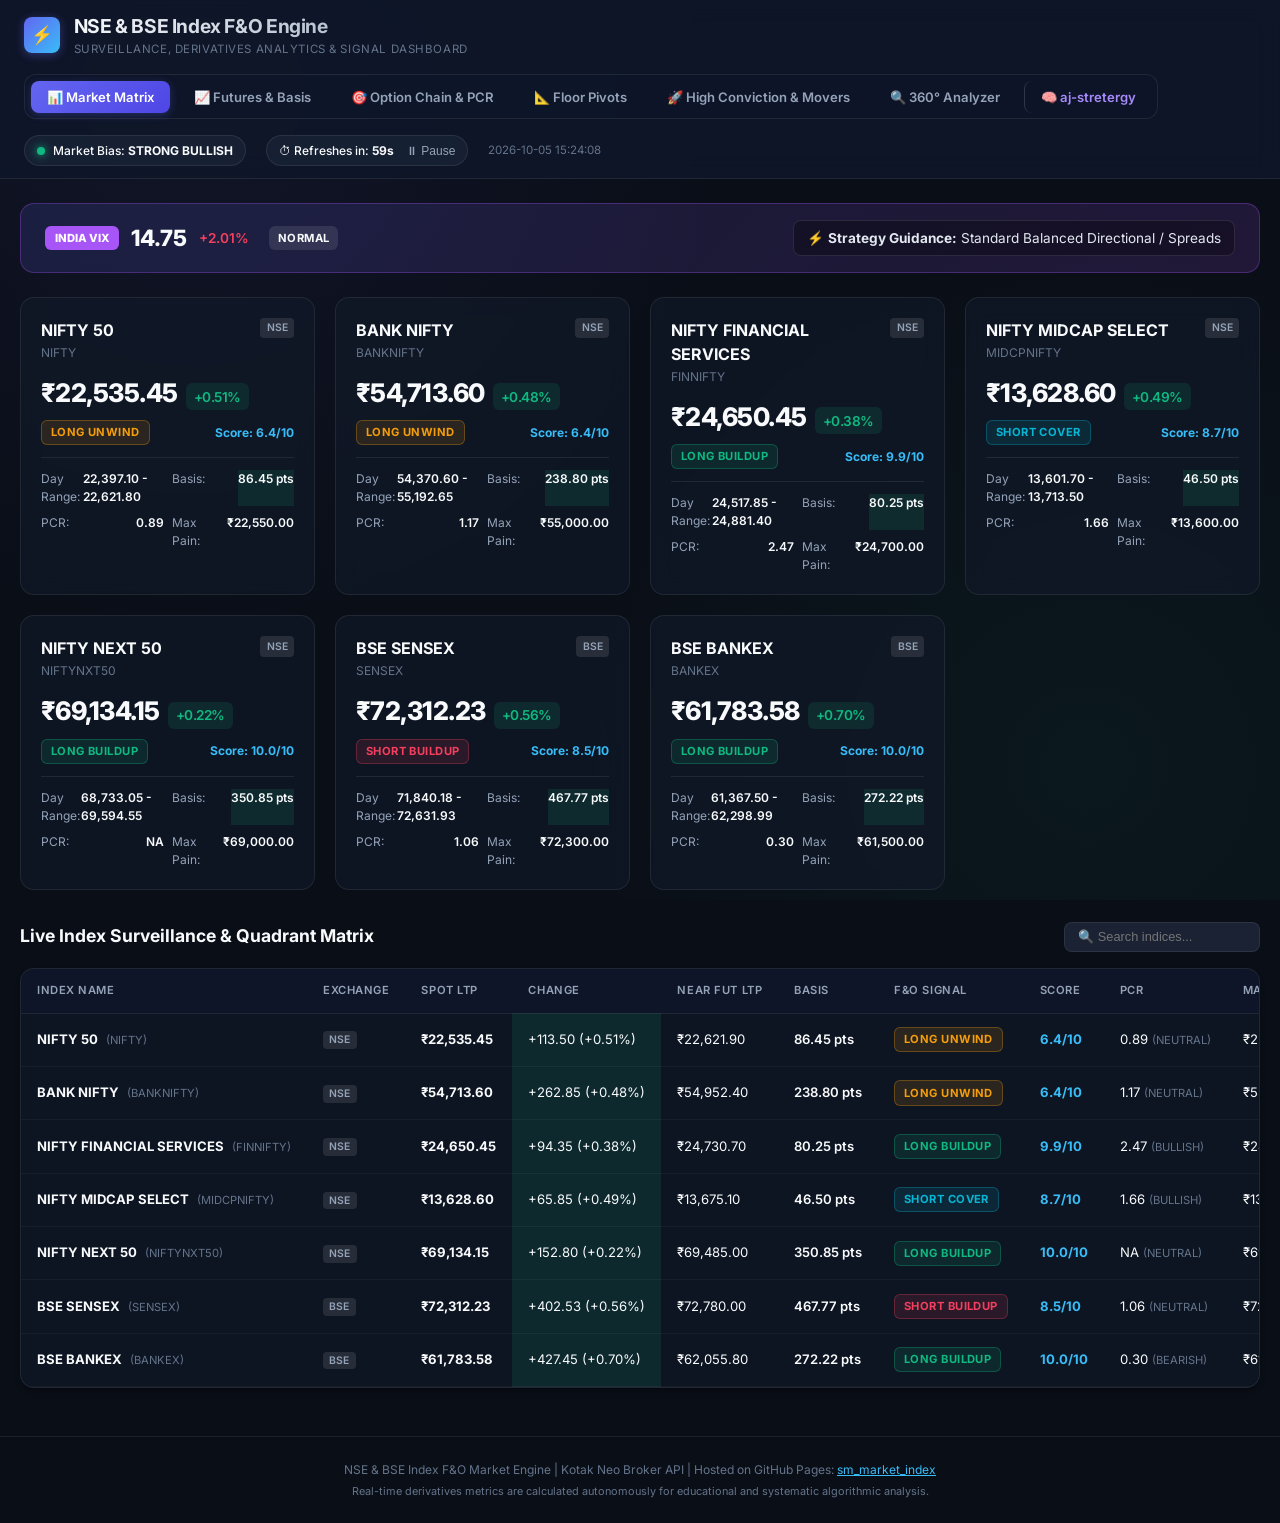
==== market_dashboard.html @ 5f8f9f23 "Update market_dashboard.html [NSE & BSE Index Dashboard]" ====
<!DOCTYPE html>
<html lang="en">
<head>
    <meta charset="UTF-8">
    <meta name="viewport" content="width=device-width, initial-scale=1.0">
    <title>NSE & BSE Index F&O Market Dashboard</title>
    <link rel="preconnect" href="https://fonts.googleapis.com">
    <link rel="preconnect" href="https://fonts.gstatic.com" crossorigin>
    <link href="https://fonts.googleapis.com/css2?family=Inter:wght@400;500;600;700;800&display=swap" rel="stylesheet">
    <link rel="stylesheet" href="css/dashboard.css">
</head>
<body>

    <!-- Header -->
    <header class="app-header">
        <div class="brand-wrap">
            <div class="brand-icon">⚡</div>
            <div>
                <div class="brand-title">NSE & BSE Index F&O Engine</div>
                <div class="brand-subtitle">Surveillance, Derivatives Analytics & Signal Dashboard</div>
            </div>
        </div>

        <!-- Navigation Tabs -->
        <nav class="tab-nav">
            <button class="tab-btn active" data-tab="tab-market">📊 Market Matrix</button>
            <button class="tab-btn" data-tab="tab-futures">📈 Futures & Basis</button>
            <button class="tab-btn" data-tab="tab-options">🎯 Option Chain & PCR</button>
            <button class="tab-btn" data-tab="tab-pivots">📐 Floor Pivots</button>
            <button class="tab-btn" data-tab="tab-movers">🚀 High Conviction & Movers</button>
            <button class="tab-btn" data-tab="tab-analyzer">🔍 360° Analyzer</button>
            <button class="tab-btn" data-tab="tab-aj-stretergy" style="border-left:1px solid rgba(255,255,255,0.15); color:#a78bfa;">🧠 aj-stretergy</button>
        </nav>

        <!-- Status & Auto-refresh -->
        <div class="header-status-bar">
            <div class="status-pill">
                <span class="pulse-dot"></span>
                <span>Market Bias: <b>STRONG BULLISH</b></span>
            </div>
            <div class="status-pill">
                <span>⏱ Refreshes in: <b id="countdownTimer">60s</b></span>
                <button id="pauseRefreshBtn" style="background:transparent; border:none; color:var(--text-muted); cursor:pointer; font-size:0.75rem; margin-left:4px;">⏸ Pause</button>
            </div>
            <div style="font-size:0.72rem; color:var(--text-dim);">
                2026-10-05 15:24:08
            </div>
        </div>
    </header>

    <!-- Main Container -->
    <main class="container">
        <!-- Tab 1 -->
        <div id="tab-market" class="tab-content active">
            
    <!-- VIX Volatility Alert Banner -->
    <div class="vix-banner">
        <div class="vix-header">
            <span class="vix-badge">INDIA VIX</span>
            <span class="vix-val">14.75</span>
            <span style="font-size:0.85rem; font-weight:600; color:#f43f5e;">
                +2.01%
            </span>
            <span class="badge" style="background:rgba(255,255,255,0.1); margin-left:0.5rem;">NORMAL</span>
        </div>
        <div class="vix-strat">
            ⚡ <b>Strategy Guidance:</b> Standard Balanced Directional / Spreads
        </div>
    </div>

    <!-- Ticker Cards Grid -->
    <div class="ticker-grid">
        
        <div class="card">
            <div class="card-top">
                <div>
                    <div class="card-title">NIFTY 50</div>
                    <div style="font-size:0.75rem; color:var(--text-dim); margin-top:2px;">NIFTY</div>
                </div>
                <span class="card-exchange">NSE</span>
            </div>
            <div class="card-price">
                ₹22,535.45
                <span class="card-change badge-up">+0.51%</span>
            </div>
            <div style="display:flex; justify-content:space-between; align-items:center; margin-bottom:0.75rem;">
                <span class="badge badge-unwind">LONG UNWIND</span>
                <span style="font-size:0.75rem; font-weight:700; color:var(--accent-blue);">Score: 6.4/10</span>
            </div>
            <div class="card-metrics">
                <div class="metric-row"><span>Day Range:</span><span class="metric-val">22,397.10 - 22,621.80</span></div>
                <div class="metric-row"><span>Basis:</span><span class="metric-val badge-up">86.45 pts</span></div>
                <div class="metric-row"><span>PCR:</span><span class="metric-val">0.89</span></div>
                <div class="metric-row"><span>Max Pain:</span><span class="metric-val">₹22,550.00</span></div>
            </div>
        </div>
        
        <div class="card">
            <div class="card-top">
                <div>
                    <div class="card-title">BANK NIFTY</div>
                    <div style="font-size:0.75rem; color:var(--text-dim); margin-top:2px;">BANKNIFTY</div>
                </div>
                <span class="card-exchange">NSE</span>
            </div>
            <div class="card-price">
                ₹54,713.60
                <span class="card-change badge-up">+0.48%</span>
            </div>
            <div style="display:flex; justify-content:space-between; align-items:center; margin-bottom:0.75rem;">
                <span class="badge badge-unwind">LONG UNWIND</span>
                <span style="font-size:0.75rem; font-weight:700; color:var(--accent-blue);">Score: 6.4/10</span>
            </div>
            <div class="card-metrics">
                <div class="metric-row"><span>Day Range:</span><span class="metric-val">54,370.60 - 55,192.65</span></div>
                <div class="metric-row"><span>Basis:</span><span class="metric-val badge-up">238.80 pts</span></div>
                <div class="metric-row"><span>PCR:</span><span class="metric-val">1.17</span></div>
                <div class="metric-row"><span>Max Pain:</span><span class="metric-val">₹55,000.00</span></div>
            </div>
        </div>
        
        <div class="card">
            <div class="card-top">
                <div>
                    <div class="card-title">NIFTY FINANCIAL SERVICES</div>
                    <div style="font-size:0.75rem; color:var(--text-dim); margin-top:2px;">FINNIFTY</div>
                </div>
                <span class="card-exchange">NSE</span>
            </div>
            <div class="card-price">
                ₹24,650.45
                <span class="card-change badge-up">+0.38%</span>
            </div>
            <div style="display:flex; justify-content:space-between; align-items:center; margin-bottom:0.75rem;">
                <span class="badge badge-long">LONG BUILDUP</span>
                <span style="font-size:0.75rem; font-weight:700; color:var(--accent-blue);">Score: 9.9/10</span>
            </div>
            <div class="card-metrics">
                <div class="metric-row"><span>Day Range:</span><span class="metric-val">24,517.85 - 24,881.40</span></div>
                <div class="metric-row"><span>Basis:</span><span class="metric-val badge-up">80.25 pts</span></div>
                <div class="metric-row"><span>PCR:</span><span class="metric-val">2.47</span></div>
                <div class="metric-row"><span>Max Pain:</span><span class="metric-val">₹24,700.00</span></div>
            </div>
        </div>
        
        <div class="card">
            <div class="card-top">
                <div>
                    <div class="card-title">NIFTY MIDCAP SELECT</div>
                    <div style="font-size:0.75rem; color:var(--text-dim); margin-top:2px;">MIDCPNIFTY</div>
                </div>
                <span class="card-exchange">NSE</span>
            </div>
            <div class="card-price">
                ₹13,628.60
                <span class="card-change badge-up">+0.49%</span>
            </div>
            <div style="display:flex; justify-content:space-between; align-items:center; margin-bottom:0.75rem;">
                <span class="badge badge-cover">SHORT COVER</span>
                <span style="font-size:0.75rem; font-weight:700; color:var(--accent-blue);">Score: 8.7/10</span>
            </div>
            <div class="card-metrics">
                <div class="metric-row"><span>Day Range:</span><span class="metric-val">13,601.70 - 13,713.50</span></div>
                <div class="metric-row"><span>Basis:</span><span class="metric-val badge-up">46.50 pts</span></div>
                <div class="metric-row"><span>PCR:</span><span class="metric-val">1.66</span></div>
                <div class="metric-row"><span>Max Pain:</span><span class="metric-val">₹13,600.00</span></div>
            </div>
        </div>
        
        <div class="card">
            <div class="card-top">
                <div>
                    <div class="card-title">NIFTY NEXT 50</div>
                    <div style="font-size:0.75rem; color:var(--text-dim); margin-top:2px;">NIFTYNXT50</div>
                </div>
                <span class="card-exchange">NSE</span>
            </div>
            <div class="card-price">
                ₹69,134.15
                <span class="card-change badge-up">+0.22%</span>
            </div>
            <div style="display:flex; justify-content:space-between; align-items:center; margin-bottom:0.75rem;">
                <span class="badge badge-long">LONG BUILDUP</span>
                <span style="font-size:0.75rem; font-weight:700; color:var(--accent-blue);">Score: 10.0/10</span>
            </div>
            <div class="card-metrics">
                <div class="metric-row"><span>Day Range:</span><span class="metric-val">68,733.05 - 69,594.55</span></div>
                <div class="metric-row"><span>Basis:</span><span class="metric-val badge-up">350.85 pts</span></div>
                <div class="metric-row"><span>PCR:</span><span class="metric-val">NA</span></div>
                <div class="metric-row"><span>Max Pain:</span><span class="metric-val">₹69,000.00</span></div>
            </div>
        </div>
        
        <div class="card">
            <div class="card-top">
                <div>
                    <div class="card-title">BSE SENSEX</div>
                    <div style="font-size:0.75rem; color:var(--text-dim); margin-top:2px;">SENSEX</div>
                </div>
                <span class="card-exchange">BSE</span>
            </div>
            <div class="card-price">
                ₹72,312.23
                <span class="card-change badge-up">+0.56%</span>
            </div>
            <div style="display:flex; justify-content:space-between; align-items:center; margin-bottom:0.75rem;">
                <span class="badge badge-short">SHORT BUILDUP</span>
                <span style="font-size:0.75rem; font-weight:700; color:var(--accent-blue);">Score: 8.5/10</span>
            </div>
            <div class="card-metrics">
                <div class="metric-row"><span>Day Range:</span><span class="metric-val">71,840.18 - 72,631.93</span></div>
                <div class="metric-row"><span>Basis:</span><span class="metric-val badge-up">467.77 pts</span></div>
                <div class="metric-row"><span>PCR:</span><span class="metric-val">1.06</span></div>
                <div class="metric-row"><span>Max Pain:</span><span class="metric-val">₹72,300.00</span></div>
            </div>
        </div>
        
        <div class="card">
            <div class="card-top">
                <div>
                    <div class="card-title">BSE BANKEX</div>
                    <div style="font-size:0.75rem; color:var(--text-dim); margin-top:2px;">BANKEX</div>
                </div>
                <span class="card-exchange">BSE</span>
            </div>
            <div class="card-price">
                ₹61,783.58
                <span class="card-change badge-up">+0.70%</span>
            </div>
            <div style="display:flex; justify-content:space-between; align-items:center; margin-bottom:0.75rem;">
                <span class="badge badge-long">LONG BUILDUP</span>
                <span style="font-size:0.75rem; font-weight:700; color:var(--accent-blue);">Score: 10.0/10</span>
            </div>
            <div class="card-metrics">
                <div class="metric-row"><span>Day Range:</span><span class="metric-val">61,367.50 - 62,298.99</span></div>
                <div class="metric-row"><span>Basis:</span><span class="metric-val badge-up">272.22 pts</span></div>
                <div class="metric-row"><span>PCR:</span><span class="metric-val">0.30</span></div>
                <div class="metric-row"><span>Max Pain:</span><span class="metric-val">₹61,500.00</span></div>
            </div>
        </div>
        
    </div>

    <!-- Surveillance Table -->
    <div style="display:flex; justify-content:space-between; align-items:center; margin-bottom:1rem;">
        <h3 style="font-size:1.1rem; font-weight:700;">Live Index Surveillance & Quadrant Matrix</h3>
        <input type="text" class="table-search-input" data-table="marketOverviewTable" placeholder="🔍 Search indices..." style="background:rgba(30,41,59,0.8); border:1px solid var(--border-color); color:#fff; padding:0.4rem 0.8rem; border-radius:8px; font-size:0.8rem;">
    </div>
    <div class="table-wrap">
        <table class="data-table" id="marketOverviewTable">
            <thead>
                <tr>
                    <th class="sortable">Index Name</th>
                    <th>Exchange</th>
                    <th class="sortable">Spot LTP</th>
                    <th class="sortable">Change</th>
                    <th class="sortable">Near Fut LTP</th>
                    <th class="sortable">Basis</th>
                    <th>F&O Signal</th>
                    <th class="sortable">Score</th>
                    <th class="sortable">PCR</th>
                    <th class="sortable">Max Pain</th>
                    <th>Pivot Posture</th>
                </tr>
            </thead>
            <tbody>
                
        <tr>
            <td><b>NIFTY 50</b> <span style="font-size:0.7rem; color:var(--text-dim); margin-left:4px;">(NIFTY)</span></td>
            <td><span class="card-exchange">NSE</span></td>
            <td style="font-weight:700;">₹22,535.45</td>
            <td class="badge-up">+113.50 (+0.51%)</td>
            <td>₹22,621.90</td>
            <td style="font-weight:600;">86.45 pts</td>
            <td><span class="badge badge-unwind">LONG UNWIND</span></td>
            <td><b style="color:var(--accent-blue);">6.4/10</b></td>
            <td>0.89 <span style="font-size:0.7rem; color:var(--text-dim);">(NEUTRAL)</span></td>
            <td>₹22,550.00</td>
            <td><span class="badge" style="background:rgba(148,163,184,0.12); color:#94a3b8;">RANGE BOUND</span></td>
        </tr>
        
        <tr>
            <td><b>BANK NIFTY</b> <span style="font-size:0.7rem; color:var(--text-dim); margin-left:4px;">(BANKNIFTY)</span></td>
            <td><span class="card-exchange">NSE</span></td>
            <td style="font-weight:700;">₹54,713.60</td>
            <td class="badge-up">+262.85 (+0.48%)</td>
            <td>₹54,952.40</td>
            <td style="font-weight:600;">238.80 pts</td>
            <td><span class="badge badge-unwind">LONG UNWIND</span></td>
            <td><b style="color:var(--accent-blue);">6.4/10</b></td>
            <td>1.17 <span style="font-size:0.7rem; color:var(--text-dim);">(NEUTRAL)</span></td>
            <td>₹55,000.00</td>
            <td><span class="badge" style="background:rgba(148,163,184,0.12); color:#94a3b8;">RANGE BOUND</span></td>
        </tr>
        
        <tr>
            <td><b>NIFTY FINANCIAL SERVICES</b> <span style="font-size:0.7rem; color:var(--text-dim); margin-left:4px;">(FINNIFTY)</span></td>
            <td><span class="card-exchange">NSE</span></td>
            <td style="font-weight:700;">₹24,650.45</td>
            <td class="badge-up">+94.35 (+0.38%)</td>
            <td>₹24,730.70</td>
            <td style="font-weight:600;">80.25 pts</td>
            <td><span class="badge badge-long">LONG BUILDUP</span></td>
            <td><b style="color:var(--accent-blue);">9.9/10</b></td>
            <td>2.47 <span style="font-size:0.7rem; color:var(--text-dim);">(BULLISH)</span></td>
            <td>₹24,700.00</td>
            <td><span class="badge" style="background:rgba(148,163,184,0.12); color:#94a3b8;">RANGE BOUND</span></td>
        </tr>
        
        <tr>
            <td><b>NIFTY MIDCAP SELECT</b> <span style="font-size:0.7rem; color:var(--text-dim); margin-left:4px;">(MIDCPNIFTY)</span></td>
            <td><span class="card-exchange">NSE</span></td>
            <td style="font-weight:700;">₹13,628.60</td>
            <td class="badge-up">+65.85 (+0.49%)</td>
            <td>₹13,675.10</td>
            <td style="font-weight:600;">46.50 pts</td>
            <td><span class="badge badge-cover">SHORT COVER</span></td>
            <td><b style="color:var(--accent-blue);">8.7/10</b></td>
            <td>1.66 <span style="font-size:0.7rem; color:var(--text-dim);">(BULLISH)</span></td>
            <td>₹13,600.00</td>
            <td><span class="badge" style="background:rgba(148,163,184,0.12); color:#94a3b8;">RANGE BOUND</span></td>
        </tr>
        
        <tr>
            <td><b>NIFTY NEXT 50</b> <span style="font-size:0.7rem; color:var(--text-dim); margin-left:4px;">(NIFTYNXT50)</span></td>
            <td><span class="card-exchange">NSE</span></td>
            <td style="font-weight:700;">₹69,134.15</td>
            <td class="badge-up">+152.80 (+0.22%)</td>
            <td>₹69,485.00</td>
            <td style="font-weight:600;">350.85 pts</td>
            <td><span class="badge badge-long">LONG BUILDUP</span></td>
            <td><b style="color:var(--accent-blue);">10.0/10</b></td>
            <td>NA <span style="font-size:0.7rem; color:var(--text-dim);">(NEUTRAL)</span></td>
            <td>₹69,000.00</td>
            <td><span class="badge" style="background:rgba(148,163,184,0.12); color:#94a3b8;">RANGE BOUND</span></td>
        </tr>
        
        <tr>
            <td><b>BSE SENSEX</b> <span style="font-size:0.7rem; color:var(--text-dim); margin-left:4px;">(SENSEX)</span></td>
            <td><span class="card-exchange">BSE</span></td>
            <td style="font-weight:700;">₹72,312.23</td>
            <td class="badge-up">+402.53 (+0.56%)</td>
            <td>₹72,780.00</td>
            <td style="font-weight:600;">467.77 pts</td>
            <td><span class="badge badge-short">SHORT BUILDUP</span></td>
            <td><b style="color:var(--accent-blue);">8.5/10</b></td>
            <td>1.06 <span style="font-size:0.7rem; color:var(--text-dim);">(NEUTRAL)</span></td>
            <td>₹72,300.00</td>
            <td><span class="badge" style="background:rgba(148,163,184,0.12); color:#94a3b8;">RANGE BOUND</span></td>
        </tr>
        
        <tr>
            <td><b>BSE BANKEX</b> <span style="font-size:0.7rem; color:var(--text-dim); margin-left:4px;">(BANKEX)</span></td>
            <td><span class="card-exchange">BSE</span></td>
            <td style="font-weight:700;">₹61,783.58</td>
            <td class="badge-up">+427.45 (+0.70%)</td>
            <td>₹62,055.80</td>
            <td style="font-weight:600;">272.22 pts</td>
            <td><span class="badge badge-long">LONG BUILDUP</span></td>
            <td><b style="color:var(--accent-blue);">10.0/10</b></td>
            <td>0.30 <span style="font-size:0.7rem; color:var(--text-dim);">(BEARISH)</span></td>
            <td>₹61,500.00</td>
            <td><span class="badge" style="background:rgba(148,163,184,0.12); color:#94a3b8;">RANGE BOUND</span></td>
        </tr>
        
            </tbody>
        </table>
    </div>
    
        </div>

        <!-- Tab 2 -->
        <div id="tab-futures" class="tab-content">
            
    <div style="display:flex; justify-content:space-between; align-items:center; margin-bottom:1rem;">
        <h3 style="font-size:1.1rem; font-weight:700;">Index Futures Curve & Cost of Carry / Basis Spread</h3>
        <input type="text" class="table-search-input" data-table="futuresTable" placeholder="🔍 Search futures..." style="background:rgba(30,41,59,0.8); border:1px solid var(--border-color); color:#fff; padding:0.4rem 0.8rem; border-radius:8px; font-size:0.8rem;">
    </div>
    <div class="table-wrap">
        <table class="data-table" id="futuresTable">
            <thead>
                <tr>
                    <th class="sortable">Index</th>
                    <th class="sortable">Spot</th>
                    <th class="sortable">Near Fut LTP</th>
                    <th class="sortable">Near Chg%</th>
                    <th class="sortable">Near OI</th>
                    <th class="sortable">VWAP</th>
                    <th class="sortable">Basis Spread</th>
                    <th>Basis Status</th>
                    <th class="sortable">Next Fut LTP</th>
                    <th class="sortable">Next OI</th>
                    <th class="sortable">Far Fut LTP</th>
                    <th class="sortable">Far OI</th>
                </tr>
            </thead>
            <tbody>
                
        <tr>
            <td><b>NIFTY 50</b> (NIFTY)</td>
            <td>₹22,535.45</td>
            <td style="font-weight:700; color:var(--accent-blue);">₹22,621.90</td>
            <td>0.41%</td>
            <td>19,139,770</td>
            <td>₹22,635.34</td>
            <td style="font-weight:700;">86.45 pts</td>
            <td><span class="badge badge-long">PREMIUM</span></td>
            <td>₹22,730.00</td>
            <td>2,306,655</td>
            <td>₹22,850.00</td>
            <td>230,685</td>
        </tr>
        
        <tr>
            <td><b>BANK NIFTY</b> (BANKNIFTY)</td>
            <td>₹54,713.60</td>
            <td style="font-weight:700; color:var(--accent-blue);">₹54,952.40</td>
            <td>0.29%</td>
            <td>2,325,330</td>
            <td>₹55,137.70</td>
            <td style="font-weight:700;">238.80 pts</td>
            <td><span class="badge badge-long">PREMIUM</span></td>
            <td>₹55,240.00</td>
            <td>162,660</td>
            <td>₹55,538.00</td>
            <td>19,950</td>
        </tr>
        
        <tr>
            <td><b>NIFTY FINANCIAL SERVICES</b> (FINNIFTY)</td>
            <td>₹24,650.45</td>
            <td style="font-weight:700; color:var(--accent-blue);">₹24,730.70</td>
            <td>0.12%</td>
            <td>28,320</td>
            <td>₹24,854.92</td>
            <td style="font-weight:700;">80.25 pts</td>
            <td><span class="badge badge-long">PREMIUM</span></td>
            <td>₹24,880.30</td>
            <td>0</td>
            <td>₹25,015.00</td>
            <td>0</td>
        </tr>
        
        <tr>
            <td><b>NIFTY MIDCAP SELECT</b> (MIDCPNIFTY)</td>
            <td>₹13,628.60</td>
            <td style="font-weight:700; color:var(--accent-blue);">₹13,675.10</td>
            <td>0.43%</td>
            <td>2,034,120</td>
            <td>₹13,717.54</td>
            <td style="font-weight:700;">46.50 pts</td>
            <td><span class="badge badge-long">PREMIUM</span></td>
            <td>₹13,700.00</td>
            <td>77,760</td>
            <td>₹13,777.00</td>
            <td>720</td>
        </tr>
        
        <tr>
            <td><b>NIFTY NEXT 50</b> (NIFTYNXT50)</td>
            <td>₹69,134.15</td>
            <td style="font-weight:700; color:var(--accent-blue);">₹69,485.00</td>
            <td>0.40%</td>
            <td>16,750</td>
            <td>₹69,509.06</td>
            <td style="font-weight:700;">350.85 pts</td>
            <td><span class="badge badge-long">PREMIUM</span></td>
            <td>₹69,650.00</td>
            <td>325</td>
            <td>₹70,493.00</td>
            <td>0</td>
        </tr>
        
        <tr>
            <td><b>BSE SENSEX</b> (SENSEX)</td>
            <td>₹72,312.23</td>
            <td style="font-weight:700; color:var(--accent-blue);">₹72,780.00</td>
            <td>0.38%</td>
            <td>93,260</td>
            <td>₹72,792.56</td>
            <td style="font-weight:700;">467.77 pts</td>
            <td><span class="badge badge-long">PREMIUM</span></td>
            <td>₹73,303.50</td>
            <td>10,480</td>
            <td>₹73,820.00</td>
            <td>540</td>
        </tr>
        
        <tr>
            <td><b>BSE BANKEX</b> (BANKEX)</td>
            <td>₹61,783.58</td>
            <td style="font-weight:700; color:var(--accent-blue);">₹62,055.80</td>
            <td>0.22%</td>
            <td>570</td>
            <td>₹62,185.13</td>
            <td style="font-weight:700;">272.22 pts</td>
            <td><span class="badge badge-long">PREMIUM</span></td>
            <td>₹61,876.05</td>
            <td>0</td>
            <td>₹0.00</td>
            <td>0</td>
        </tr>
        
            </tbody>
        </table>
    </div>
    
        </div>

        <!-- Tab 3 -->
        <div id="tab-options" class="tab-content">
            
    <div class="ticker-grid">
        
        <div class="card">
            <div class="card-top">
                <div class="card-title">NIFTY 50 Options Analysis</div>
                <span class="badge badge-flat">NEUTRAL (PCR 0.89)</span>
            </div>
            <div style="display:grid; grid-template-columns:repeat(2, 1fr); gap:0.75rem; margin-top:0.75rem; font-size:0.8rem;">
                <div style="background:rgba(255,255,255,0.03); padding:0.6rem; border-radius:8px;">
                    <div style="color:var(--text-muted); font-size:0.7rem;">ATM Strike</div>
                    <div style="font-size:1.1rem; font-weight:700;">₹22,550.00</div>
                </div>
                <div style="background:rgba(255,255,255,0.03); padding:0.6rem; border-radius:8px;">
                    <div style="color:var(--text-muted); font-size:0.7rem;">Max Pain</div>
                    <div style="font-size:1.1rem; font-weight:700; color:var(--accent-purple);">₹22,550.00</div>
                </div>
                <div style="background:rgba(255,255,255,0.03); padding:0.6rem; border-radius:8px;">
                    <div style="color:var(--text-muted); font-size:0.7rem;">ATM Straddle Premium</div>
                    <div style="font-size:1rem; font-weight:700; color:var(--accent-blue);">₹163.35</div>
                </div>
                <div style="background:rgba(255,255,255,0.03); padding:0.6rem; border-radius:8px;">
                    <div style="color:var(--text-muted); font-size:0.7rem;">Implied Move (1-SD)</div>
                    <div style="font-size:1rem; font-weight:700;">±0.72%</div>
                </div>
            </div>
            <div style="margin-top:0.75rem; font-size:0.72rem; color:var(--text-dim); display:flex; justify-content:space-between;">
                <span>Total Call OI: <b>88,129,340</b></span>
                <span>Total Put OI: <b>78,749,190</b></span>
            </div>
        </div>
        
        <div class="card">
            <div class="card-top">
                <div class="card-title">BANK NIFTY Options Analysis</div>
                <span class="badge badge-flat">NEUTRAL (PCR 1.17)</span>
            </div>
            <div style="display:grid; grid-template-columns:repeat(2, 1fr); gap:0.75rem; margin-top:0.75rem; font-size:0.8rem;">
                <div style="background:rgba(255,255,255,0.03); padding:0.6rem; border-radius:8px;">
                    <div style="color:var(--text-muted); font-size:0.7rem;">ATM Strike</div>
                    <div style="font-size:1.1rem; font-weight:700;">₹54,700.00</div>
                </div>
                <div style="background:rgba(255,255,255,0.03); padding:0.6rem; border-radius:8px;">
                    <div style="color:var(--text-muted); font-size:0.7rem;">Max Pain</div>
                    <div style="font-size:1.1rem; font-weight:700; color:var(--accent-purple);">₹55,000.00</div>
                </div>
                <div style="background:rgba(255,255,255,0.03); padding:0.6rem; border-radius:8px;">
                    <div style="color:var(--text-muted); font-size:0.7rem;">ATM Straddle Premium</div>
                    <div style="font-size:1rem; font-weight:700; color:var(--accent-blue);">₹1,731.05</div>
                </div>
                <div style="background:rgba(255,255,255,0.03); padding:0.6rem; border-radius:8px;">
                    <div style="color:var(--text-muted); font-size:0.7rem;">Implied Move (1-SD)</div>
                    <div style="font-size:1rem; font-weight:700;">±3.16%</div>
                </div>
            </div>
            <div style="margin-top:0.75rem; font-size:0.72rem; color:var(--text-dim); display:flex; justify-content:space-between;">
                <span>Total Call OI: <b>1,863,510</b></span>
                <span>Total Put OI: <b>2,179,950</b></span>
            </div>
        </div>
        
        <div class="card">
            <div class="card-top">
                <div class="card-title">NIFTY FINANCIAL SERVICES Options Analysis</div>
                <span class="badge badge-long">BULLISH (PCR 2.47)</span>
            </div>
            <div style="display:grid; grid-template-columns:repeat(2, 1fr); gap:0.75rem; margin-top:0.75rem; font-size:0.8rem;">
                <div style="background:rgba(255,255,255,0.03); padding:0.6rem; border-radius:8px;">
                    <div style="color:var(--text-muted); font-size:0.7rem;">ATM Strike</div>
                    <div style="font-size:1.1rem; font-weight:700;">₹24,650.00</div>
                </div>
                <div style="background:rgba(255,255,255,0.03); padding:0.6rem; border-radius:8px;">
                    <div style="color:var(--text-muted); font-size:0.7rem;">Max Pain</div>
                    <div style="font-size:1.1rem; font-weight:700; color:var(--accent-purple);">₹24,700.00</div>
                </div>
                <div style="background:rgba(255,255,255,0.03); padding:0.6rem; border-radius:8px;">
                    <div style="color:var(--text-muted); font-size:0.7rem;">ATM Straddle Premium</div>
                    <div style="font-size:1rem; font-weight:700; color:var(--accent-blue);">₹847.85</div>
                </div>
                <div style="background:rgba(255,255,255,0.03); padding:0.6rem; border-radius:8px;">
                    <div style="color:var(--text-muted); font-size:0.7rem;">Implied Move (1-SD)</div>
                    <div style="font-size:1rem; font-weight:700;">±3.44%</div>
                </div>
            </div>
            <div style="margin-top:0.75rem; font-size:0.72rem; color:var(--text-dim); display:flex; justify-content:space-between;">
                <span>Total Call OI: <b>53,220</b></span>
                <span>Total Put OI: <b>131,580</b></span>
            </div>
        </div>
        
        <div class="card">
            <div class="card-top">
                <div class="card-title">NIFTY MIDCAP SELECT Options Analysis</div>
                <span class="badge badge-long">BULLISH (PCR 1.66)</span>
            </div>
            <div style="display:grid; grid-template-columns:repeat(2, 1fr); gap:0.75rem; margin-top:0.75rem; font-size:0.8rem;">
                <div style="background:rgba(255,255,255,0.03); padding:0.6rem; border-radius:8px;">
                    <div style="color:var(--text-muted); font-size:0.7rem;">ATM Strike</div>
                    <div style="font-size:1.1rem; font-weight:700;">₹13,625.00</div>
                </div>
                <div style="background:rgba(255,255,255,0.03); padding:0.6rem; border-radius:8px;">
                    <div style="color:var(--text-muted); font-size:0.7rem;">Max Pain</div>
                    <div style="font-size:1.1rem; font-weight:700; color:var(--accent-purple);">₹13,600.00</div>
                </div>
                <div style="background:rgba(255,255,255,0.03); padding:0.6rem; border-radius:8px;">
                    <div style="color:var(--text-muted); font-size:0.7rem;">ATM Straddle Premium</div>
                    <div style="font-size:1rem; font-weight:700; color:var(--accent-blue);">₹482.30</div>
                </div>
                <div style="background:rgba(255,255,255,0.03); padding:0.6rem; border-radius:8px;">
                    <div style="color:var(--text-muted); font-size:0.7rem;">Implied Move (1-SD)</div>
                    <div style="font-size:1rem; font-weight:700;">±3.54%</div>
                </div>
            </div>
            <div style="margin-top:0.75rem; font-size:0.72rem; color:var(--text-dim); display:flex; justify-content:space-between;">
                <span>Total Call OI: <b>619,200</b></span>
                <span>Total Put OI: <b>1,024,800</b></span>
            </div>
        </div>
        
        <div class="card">
            <div class="card-top">
                <div class="card-title">NIFTY NEXT 50 Options Analysis</div>
                <span class="badge badge-flat">NEUTRAL (PCR NA)</span>
            </div>
            <div style="display:grid; grid-template-columns:repeat(2, 1fr); gap:0.75rem; margin-top:0.75rem; font-size:0.8rem;">
                <div style="background:rgba(255,255,255,0.03); padding:0.6rem; border-radius:8px;">
                    <div style="color:var(--text-muted); font-size:0.7rem;">ATM Strike</div>
                    <div style="font-size:1.1rem; font-weight:700;">₹69,100.00</div>
                </div>
                <div style="background:rgba(255,255,255,0.03); padding:0.6rem; border-radius:8px;">
                    <div style="color:var(--text-muted); font-size:0.7rem;">Max Pain</div>
                    <div style="font-size:1.1rem; font-weight:700; color:var(--accent-purple);">₹69,000.00</div>
                </div>
                <div style="background:rgba(255,255,255,0.03); padding:0.6rem; border-radius:8px;">
                    <div style="color:var(--text-muted); font-size:0.7rem;">ATM Straddle Premium</div>
                    <div style="font-size:1rem; font-weight:700; color:var(--accent-blue);">₹NA</div>
                </div>
                <div style="background:rgba(255,255,255,0.03); padding:0.6rem; border-radius:8px;">
                    <div style="color:var(--text-muted); font-size:0.7rem;">Implied Move (1-SD)</div>
                    <div style="font-size:1rem; font-weight:700;">±NA%</div>
                </div>
            </div>
            <div style="margin-top:0.75rem; font-size:0.72rem; color:var(--text-dim); display:flex; justify-content:space-between;">
                <span>Total Call OI: <b>0</b></span>
                <span>Total Put OI: <b>100</b></span>
            </div>
        </div>
        
        <div class="card">
            <div class="card-top">
                <div class="card-title">BSE SENSEX Options Analysis</div>
                <span class="badge badge-flat">NEUTRAL (PCR 1.06)</span>
            </div>
            <div style="display:grid; grid-template-columns:repeat(2, 1fr); gap:0.75rem; margin-top:0.75rem; font-size:0.8rem;">
                <div style="background:rgba(255,255,255,0.03); padding:0.6rem; border-radius:8px;">
                    <div style="color:var(--text-muted); font-size:0.7rem;">ATM Strike</div>
                    <div style="font-size:1.1rem; font-weight:700;">₹72,300.00</div>
                </div>
                <div style="background:rgba(255,255,255,0.03); padding:0.6rem; border-radius:8px;">
                    <div style="color:var(--text-muted); font-size:0.7rem;">Max Pain</div>
                    <div style="font-size:1.1rem; font-weight:700; color:var(--accent-purple);">₹72,300.00</div>
                </div>
                <div style="background:rgba(255,255,255,0.03); padding:0.6rem; border-radius:8px;">
                    <div style="color:var(--text-muted); font-size:0.7rem;">ATM Straddle Premium</div>
                    <div style="font-size:1rem; font-weight:700; color:var(--accent-blue);">₹912.75</div>
                </div>
                <div style="background:rgba(255,255,255,0.03); padding:0.6rem; border-radius:8px;">
                    <div style="color:var(--text-muted); font-size:0.7rem;">Implied Move (1-SD)</div>
                    <div style="font-size:1rem; font-weight:700;">±1.26%</div>
                </div>
            </div>
            <div style="margin-top:0.75rem; font-size:0.72rem; color:var(--text-dim); display:flex; justify-content:space-between;">
                <span>Total Call OI: <b>3,318,500</b></span>
                <span>Total Put OI: <b>3,517,960</b></span>
            </div>
        </div>
        
        <div class="card">
            <div class="card-top">
                <div class="card-title">BSE BANKEX Options Analysis</div>
                <span class="badge badge-short">BEARISH (PCR 0.3)</span>
            </div>
            <div style="display:grid; grid-template-columns:repeat(2, 1fr); gap:0.75rem; margin-top:0.75rem; font-size:0.8rem;">
                <div style="background:rgba(255,255,255,0.03); padding:0.6rem; border-radius:8px;">
                    <div style="color:var(--text-muted); font-size:0.7rem;">ATM Strike</div>
                    <div style="font-size:1.1rem; font-weight:700;">₹61,800.00</div>
                </div>
                <div style="background:rgba(255,255,255,0.03); padding:0.6rem; border-radius:8px;">
                    <div style="color:var(--text-muted); font-size:0.7rem;">Max Pain</div>
                    <div style="font-size:1.1rem; font-weight:700; color:var(--accent-purple);">₹61,500.00</div>
                </div>
                <div style="background:rgba(255,255,255,0.03); padding:0.6rem; border-radius:8px;">
                    <div style="color:var(--text-muted); font-size:0.7rem;">ATM Straddle Premium</div>
                    <div style="font-size:1rem; font-weight:700; color:var(--accent-blue);">₹NA</div>
                </div>
                <div style="background:rgba(255,255,255,0.03); padding:0.6rem; border-radius:8px;">
                    <div style="color:var(--text-muted); font-size:0.7rem;">Implied Move (1-SD)</div>
                    <div style="font-size:1rem; font-weight:700;">±NA%</div>
                </div>
            </div>
            <div style="margin-top:0.75rem; font-size:0.72rem; color:var(--text-dim); display:flex; justify-content:space-between;">
                <span>Total Call OI: <b>5,430</b></span>
                <span>Total Put OI: <b>1,620</b></span>
            </div>
        </div>
        
    </div>
    
        </div>

        <!-- Tab 4 -->
        <div id="tab-pivots" class="tab-content">
            
    <div style="margin-bottom:1rem;">
        <h3 style="font-size:1.1rem; font-weight:700;">Classic Floor Trader Pivots (15-Minute Intraday Posture)</h3>
        <p style="font-size:0.75rem; color:var(--text-dim); margin-top:4px;">Pivot levels provide key psychological support, resistance, and mean-reversion boundary zones for intraday index trading.</p>
    </div>
    <div class="table-wrap">
        <table class="data-table">
            <thead>
                <tr>
                    <th>Index</th>
                    <th>Current Spot</th>
                    <th>Posture</th>
                    <th>R3 (Extreme)</th>
                    <th>R2 (Breakout)</th>
                    <th>R1 (Resistance)</th>
                    <th style="background:rgba(99,102,241,0.2);">Central Pivot (P)</th>
                    <th>S1 (Support)</th>
                    <th>S2 (Breakdown)</th>
                    <th>S3 (Extreme)</th>
                </tr>
            </thead>
            <tbody>
                
        <tr>
            <td><b>NIFTY 50</b> (NIFTY)</td>
            <td style="font-weight:700;">₹22,535.45</td>
            <td><span class="badge" style="background:rgba(148,163,184,0.12); color:#94a3b8;">RANGE BOUND</span></td>
            <td style="color:#f43f5e;">₹22,788.17</td>
            <td style="color:#fb7185;">₹22,704.98</td>
            <td style="color:#fda4af;">₹22,563.47</td>
            <td style="font-weight:800; color:var(--accent-blue); background:rgba(99,102,241,0.08);">₹22,480.28</td>
            <td style="color:#86efac;">₹22,338.77</td>
            <td style="color:#4ade80;">₹22,255.58</td>
            <td style="color:#10b981;">₹22,114.07</td>
        </tr>
        
        <tr>
            <td><b>BANK NIFTY</b> (BANKNIFTY)</td>
            <td style="font-weight:700;">₹54,713.60</td>
            <td><span class="badge" style="background:rgba(148,163,184,0.12); color:#94a3b8;">RANGE BOUND</span></td>
            <td style="color:#f43f5e;">₹55,794.12</td>
            <td style="color:#fb7185;">₹55,493.38</td>
            <td style="color:#fda4af;">₹54,972.07</td>
            <td style="font-weight:800; color:var(--accent-blue); background:rgba(99,102,241,0.08);">₹54,671.33</td>
            <td style="color:#86efac;">₹54,150.02</td>
            <td style="color:#4ade80;">₹53,849.28</td>
            <td style="color:#10b981;">₹53,327.97</td>
        </tr>
        
        <tr>
            <td><b>NIFTY FINANCIAL SERVICES</b> (FINNIFTY)</td>
            <td style="font-weight:700;">₹24,650.45</td>
            <td><span class="badge" style="background:rgba(148,163,184,0.12); color:#94a3b8;">RANGE BOUND</span></td>
            <td style="color:#f43f5e;">₹25,149.27</td>
            <td style="color:#fb7185;">₹25,015.33</td>
            <td style="color:#fda4af;">₹24,785.72</td>
            <td style="font-weight:800; color:var(--accent-blue); background:rgba(99,102,241,0.08);">₹24,651.78</td>
            <td style="color:#86efac;">₹24,422.17</td>
            <td style="color:#4ade80;">₹24,288.23</td>
            <td style="color:#10b981;">₹24,058.62</td>
        </tr>
        
        <tr>
            <td><b>NIFTY MIDCAP SELECT</b> (MIDCPNIFTY)</td>
            <td style="font-weight:700;">₹13,628.60</td>
            <td><span class="badge" style="background:rgba(148,163,184,0.12); color:#94a3b8;">RANGE BOUND</span></td>
            <td style="color:#f43f5e;">₹13,762.07</td>
            <td style="color:#fb7185;">₹13,737.78</td>
            <td style="color:#fda4af;">₹13,650.27</td>
            <td style="font-weight:800; color:var(--accent-blue); background:rgba(99,102,241,0.08);">₹13,625.98</td>
            <td style="color:#86efac;">₹13,538.47</td>
            <td style="color:#4ade80;">₹13,514.18</td>
            <td style="color:#10b981;">₹13,426.67</td>
        </tr>
        
        <tr>
            <td><b>NIFTY NEXT 50</b> (NIFTYNXT50)</td>
            <td style="font-weight:700;">₹69,134.15</td>
            <td><span class="badge" style="background:rgba(148,163,184,0.12); color:#94a3b8;">RANGE BOUND</span></td>
            <td style="color:#f43f5e;">₹70,334.42</td>
            <td style="color:#fb7185;">₹69,964.48</td>
            <td style="color:#fda4af;">₹69,472.92</td>
            <td style="font-weight:800; color:var(--accent-blue); background:rgba(99,102,241,0.08);">₹69,102.98</td>
            <td style="color:#86efac;">₹68,611.42</td>
            <td style="color:#4ade80;">₹68,241.48</td>
            <td style="color:#10b981;">₹67,749.92</td>
        </tr>
        
        <tr>
            <td><b>BSE SENSEX</b> (SENSEX)</td>
            <td style="font-weight:700;">₹72,312.23</td>
            <td><span class="badge" style="background:rgba(148,163,184,0.12); color:#94a3b8;">RANGE BOUND</span></td>
            <td style="color:#f43f5e;">₹73,206.11</td>
            <td style="color:#fb7185;">₹72,919.02</td>
            <td style="color:#fda4af;">₹72,414.36</td>
            <td style="font-weight:800; color:var(--accent-blue); background:rgba(99,102,241,0.08);">₹72,127.27</td>
            <td style="color:#86efac;">₹71,622.61</td>
            <td style="color:#4ade80;">₹71,335.52</td>
            <td style="color:#10b981;">₹70,830.86</td>
        </tr>
        
        <tr>
            <td><b>BSE BANKEX</b> (BANKEX)</td>
            <td style="font-weight:700;">₹61,783.58</td>
            <td><span class="badge" style="background:rgba(148,163,184,0.12); color:#94a3b8;">RANGE BOUND</span></td>
            <td style="color:#f43f5e;">₹62,912.40</td>
            <td style="color:#fb7185;">₹62,605.70</td>
            <td style="color:#fda4af;">₹61,980.91</td>
            <td style="font-weight:800; color:var(--accent-blue); background:rgba(99,102,241,0.08);">₹61,674.21</td>
            <td style="color:#86efac;">₹61,049.42</td>
            <td style="color:#4ade80;">₹60,742.72</td>
            <td style="color:#10b981;">₹60,117.93</td>
        </tr>
        
            </tbody>
        </table>
    </div>
    
        </div>

        <!-- Tab 5 -->
        <div id="tab-movers" class="tab-content">
            
    <h3 style="font-size:1.1rem; font-weight:700; margin-bottom:1rem;">Active High-Conviction Index Trades</h3>
    <div class="ticker-grid">
            <div class="card" style="border-left: 4px solid #10b981;">
                <div class="card-top">
                    <div>
                        <div class="card-title">BSE BANKEX</div>
                        <div style="font-size:0.72rem; color:var(--text-dim);">2026-10-05 11:41:13</div>
                    </div>
                    <span class="badge badge-long">LONG (Score 8.6)</span>
                </div>
                <div style="margin: 0.75rem 0; font-size:1.1rem; font-weight:700;">
                    Entry: ₹62,150.00
                </div>
                <div class="card-metrics" style="grid-template-columns:repeat(3, 1fr);">
                    <div class="metric-row" style="flex-direction:column; align-items:flex-start;">
                        <span style="font-size:0.65rem;">Target 1 (+0.5%)</span>
                        <span class="metric-val" style="color:#10b981;">₹62,460.75</span>
                    </div>
                    <div class="metric-row" style="flex-direction:column; align-items:flex-start;">
                        <span style="font-size:0.65rem;">Target 2 (+1.0%)</span>
                        <span class="metric-val" style="color:#34d399;">₹62,771.50</span>
                    </div>
                    <div class="metric-row" style="flex-direction:column; align-items:flex-start;">
                        <span style="font-size:0.65rem;">Stop Loss (-0.5%)</span>
                        <span class="metric-val" style="color:#f43f5e;">₹61,839.25</span>
                    </div>
                </div>
            </div>
            
            <div class="card" style="border-left: 4px solid #f43f5e;">
                <div class="card-top">
                    <div>
                        <div class="card-title">BANK NIFTY</div>
                        <div style="font-size:0.72rem; color:var(--text-dim);">2026-10-05 13:44:47</div>
                    </div>
                    <span class="badge badge-short">SHORT (Score 9.2)</span>
                </div>
                <div style="margin: 0.75rem 0; font-size:1.1rem; font-weight:700;">
                    Entry: ₹55,099.00
                </div>
                <div class="card-metrics" style="grid-template-columns:repeat(3, 1fr);">
                    <div class="metric-row" style="flex-direction:column; align-items:flex-start;">
                        <span style="font-size:0.65rem;">Target 1 (+0.5%)</span>
                        <span class="metric-val" style="color:#10b981;">₹54,823.50</span>
                    </div>
                    <div class="metric-row" style="flex-direction:column; align-items:flex-start;">
                        <span style="font-size:0.65rem;">Target 2 (+1.0%)</span>
                        <span class="metric-val" style="color:#34d399;">₹54,548.01</span>
                    </div>
                    <div class="metric-row" style="flex-direction:column; align-items:flex-start;">
                        <span style="font-size:0.65rem;">Stop Loss (-0.5%)</span>
                        <span class="metric-val" style="color:#f43f5e;">₹55,374.49</span>
                    </div>
                </div>
            </div>
            
            <div class="card" style="border-left: 4px solid #10b981;">
                <div class="card-top">
                    <div>
                        <div class="card-title">NIFTY FINANCIAL SERVICES</div>
                        <div style="font-size:0.72rem; color:var(--text-dim);">2026-10-05 10:54:18</div>
                    </div>
                    <span class="badge badge-long">LONG (Score 9.3)</span>
                </div>
                <div style="margin: 0.75rem 0; font-size:1.1rem; font-weight:700;">
                    Entry: ₹24,795.00
                </div>
                <div class="card-metrics" style="grid-template-columns:repeat(3, 1fr);">
                    <div class="metric-row" style="flex-direction:column; align-items:flex-start;">
                        <span style="font-size:0.65rem;">Target 1 (+0.5%)</span>
                        <span class="metric-val" style="color:#10b981;">₹24,918.97</span>
                    </div>
                    <div class="metric-row" style="flex-direction:column; align-items:flex-start;">
                        <span style="font-size:0.65rem;">Target 2 (+1.0%)</span>
                        <span class="metric-val" style="color:#34d399;">₹25,042.95</span>
                    </div>
                    <div class="metric-row" style="flex-direction:column; align-items:flex-start;">
                        <span style="font-size:0.65rem;">Stop Loss (-0.5%)</span>
                        <span class="metric-val" style="color:#f43f5e;">₹24,671.03</span>
                    </div>
                </div>
            </div>
            
            <div class="card" style="border-left: 4px solid #10b981;">
                <div class="card-top">
                    <div>
                        <div class="card-title">NIFTY MIDCAP SELECT</div>
                        <div style="font-size:0.72rem; color:var(--text-dim);">2026-10-05 14:20:14</div>
                    </div>
                    <span class="badge badge-long">COVER (Score 8.7)</span>
                </div>
                <div style="margin: 0.75rem 0; font-size:1.1rem; font-weight:700;">
                    Entry: ₹13,709.45
                </div>
                <div class="card-metrics" style="grid-template-columns:repeat(3, 1fr);">
                    <div class="metric-row" style="flex-direction:column; align-items:flex-start;">
                        <span style="font-size:0.65rem;">Target 1 (+0.5%)</span>
                        <span class="metric-val" style="color:#10b981;">₹13,778.00</span>
                    </div>
                    <div class="metric-row" style="flex-direction:column; align-items:flex-start;">
                        <span style="font-size:0.65rem;">Target 2 (+1.0%)</span>
                        <span class="metric-val" style="color:#34d399;">₹13,846.54</span>
                    </div>
                    <div class="metric-row" style="flex-direction:column; align-items:flex-start;">
                        <span style="font-size:0.65rem;">Stop Loss (-0.5%)</span>
                        <span class="metric-val" style="color:#f43f5e;">₹13,640.90</span>
                    </div>
                </div>
            </div>
            
            <div class="card" style="border-left: 4px solid #10b981;">
                <div class="card-top">
                    <div>
                        <div class="card-title">NIFTY NEXT 50</div>
                        <div style="font-size:0.72rem; color:var(--text-dim);">2026-10-05 09:15:05</div>
                    </div>
                    <span class="badge badge-long">LONG (Score 9.6)</span>
                </div>
                <div style="margin: 0.75rem 0; font-size:1.1rem; font-weight:700;">
                    Entry: ₹69,400.00
                </div>
                <div class="card-metrics" style="grid-template-columns:repeat(3, 1fr);">
                    <div class="metric-row" style="flex-direction:column; align-items:flex-start;">
                        <span style="font-size:0.65rem;">Target 1 (+0.5%)</span>
                        <span class="metric-val" style="color:#10b981;">₹69,747.00</span>
                    </div>
                    <div class="metric-row" style="flex-direction:column; align-items:flex-start;">
                        <span style="font-size:0.65rem;">Target 2 (+1.0%)</span>
                        <span class="metric-val" style="color:#34d399;">₹70,094.00</span>
                    </div>
                    <div class="metric-row" style="flex-direction:column; align-items:flex-start;">
                        <span style="font-size:0.65rem;">Stop Loss (-0.5%)</span>
                        <span class="metric-val" style="color:#f43f5e;">₹69,053.00</span>
                    </div>
                </div>
            </div>
            
            <div class="card" style="border-left: 4px solid #f43f5e;">
                <div class="card-top">
                    <div>
                        <div class="card-title">BSE SENSEX</div>
                        <div style="font-size:0.72rem; color:var(--text-dim);">2026-10-05 13:44:47</div>
                    </div>
                    <span class="badge badge-short">SHORT (Score 8.5)</span>
                </div>
                <div style="margin: 0.75rem 0; font-size:1.1rem; font-weight:700;">
                    Entry: ₹72,830.60
                </div>
                <div class="card-metrics" style="grid-template-columns:repeat(3, 1fr);">
                    <div class="metric-row" style="flex-direction:column; align-items:flex-start;">
                        <span style="font-size:0.65rem;">Target 1 (+0.5%)</span>
                        <span class="metric-val" style="color:#10b981;">₹72,466.45</span>
                    </div>
                    <div class="metric-row" style="flex-direction:column; align-items:flex-start;">
                        <span style="font-size:0.65rem;">Target 2 (+1.0%)</span>
                        <span class="metric-val" style="color:#34d399;">₹72,102.29</span>
                    </div>
                    <div class="metric-row" style="flex-direction:column; align-items:flex-start;">
                        <span style="font-size:0.65rem;">Stop Loss (-0.5%)</span>
                        <span class="metric-val" style="color:#f43f5e;">₹73,194.75</span>
                    </div>
                </div>
            </div>
            
            <div class="card" style="border-left: 4px solid #10b981;">
                <div class="card-top">
                    <div>
                        <div class="card-title">NIFTY 50</div>
                        <div style="font-size:0.72rem; color:var(--text-dim);">2026-10-05 13:49:01</div>
                    </div>
                    <span class="badge badge-long">LONG (Score 9.2)</span>
                </div>
                <div style="margin: 0.75rem 0; font-size:1.1rem; font-weight:700;">
                    Entry: ₹22,660.00
                </div>
                <div class="card-metrics" style="grid-template-columns:repeat(3, 1fr);">
                    <div class="metric-row" style="flex-direction:column; align-items:flex-start;">
                        <span style="font-size:0.65rem;">Target 1 (+0.5%)</span>
                        <span class="metric-val" style="color:#10b981;">₹22,773.30</span>
                    </div>
                    <div class="metric-row" style="flex-direction:column; align-items:flex-start;">
                        <span style="font-size:0.65rem;">Target 2 (+1.0%)</span>
                        <span class="metric-val" style="color:#34d399;">₹22,886.60</span>
                    </div>
                    <div class="metric-row" style="flex-direction:column; align-items:flex-start;">
                        <span style="font-size:0.65rem;">Stop Loss (-0.5%)</span>
                        <span class="metric-val" style="color:#f43f5e;">₹22,546.70</span>
                    </div>
                </div>
            </div>
            </div>

    <h3 style="font-size:1.1rem; font-weight:700; margin: 2rem 0 1rem 0;">Graduated Index Movers Table (±0.5% Swings)</h3>
    
    <div class="table-wrap">
        <table class="data-table">
            <thead>
                <tr>
                    <th>Index</th>
                    <th>Signal</th>
                    <th>Entry Timestamp</th>
                    <th>Exit Timestamp</th>
                    <th>Entry Price</th>
                    <th>Exit Price</th>
                    <th>Realized Move %</th>
                    <th>Outcome</th>
                </tr>
            </thead>
            <tbody>
                
        <tr>
            <td><b>NIFTY MIDCAP SELECT</b></td>
            <td>SHORT</td>
            <td>2026-10-05 13:44:47</td>
            <td>2026-10-05 14:18:51</td>
            <td>₹13,748.40</td>
            <td>₹13,678.05</td>
            <td style="font-weight:700; color:#10b981;">0.51%</td>
            <td><span class="badge badge-long">PROFIT</span></td>
        </tr>
        
        <tr>
            <td><b>NIFTY MIDCAP SELECT</b></td>
            <td>SHORT</td>
            <td>2026-10-05 10:27:30</td>
            <td>2026-10-05 13:42:06</td>
            <td>₹13,685.00</td>
            <td>₹13,759.95</td>
            <td style="font-weight:700; color:#f43f5e;">-0.55%</td>
            <td><span class="badge badge-short">LOSS</span></td>
        </tr>
        
        <tr>
            <td><b>NIFTY 50</b></td>
            <td>LONG</td>
            <td>2026-10-05 11:52:12</td>
            <td>2026-10-05 13:42:06</td>
            <td>₹22,565.00</td>
            <td>₹22,679.90</td>
            <td style="font-weight:700; color:#10b981;">0.51%</td>
            <td><span class="badge badge-long">PROFIT</span></td>
        </tr>
        
        <tr>
            <td><b>BSE SENSEX</b></td>
            <td>LONG</td>
            <td>2026-10-05 12:14:00</td>
            <td>2026-10-05 13:40:45</td>
            <td>₹72,450.00</td>
            <td>₹72,825.85</td>
            <td style="font-weight:700; color:#10b981;">0.52%</td>
            <td><span class="badge badge-long">PROFIT</span></td>
        </tr>
        
        <tr>
            <td><b>BANK NIFTY</b></td>
            <td>LONG</td>
            <td>2026-10-05 11:52:12</td>
            <td>2026-10-05 13:40:45</td>
            <td>₹54,820.00</td>
            <td>₹55,100.00</td>
            <td style="font-weight:700; color:#10b981;">0.51%</td>
            <td><span class="badge badge-long">PROFIT</span></td>
        </tr>
        
        <tr>
            <td><b>BSE SENSEX</b></td>
            <td>LONG</td>
            <td>2026-10-05 09:15:05</td>
            <td>2026-10-05 12:07:24</td>
            <td>₹72,852.25</td>
            <td>₹72,470.00</td>
            <td style="font-weight:700; color:#f43f5e;">-0.52%</td>
            <td><span class="badge badge-short">LOSS</span></td>
        </tr>
        
        <tr>
            <td><b>BANK NIFTY</b></td>
            <td>LONG</td>
            <td>2026-10-05 09:15:05</td>
            <td>2026-10-05 11:50:51</td>
            <td>₹55,135.00</td>
            <td>₹54,800.00</td>
            <td style="font-weight:700; color:#f43f5e;">-0.61%</td>
            <td><span class="badge badge-short">LOSS</span></td>
        </tr>
        
        <tr>
            <td><b>NIFTY 50</b></td>
            <td>LONG</td>
            <td>2026-10-05 09:18:30</td>
            <td>2026-10-05 11:50:51</td>
            <td>₹22,671.60</td>
            <td>₹22,557.40</td>
            <td style="font-weight:700; color:#f43f5e;">-0.50%</td>
            <td><span class="badge badge-short">LOSS</span></td>
        </tr>
        
        <tr>
            <td><b>BSE BANKEX</b></td>
            <td>LONG</td>
            <td>2026-10-05 09:46:41</td>
            <td>2026-10-05 11:39:49</td>
            <td>₹62,479.85</td>
            <td>₹62,150.00</td>
            <td style="font-weight:700; color:#f43f5e;">-0.53%</td>
            <td><span class="badge badge-short">LOSS</span></td>
        </tr>
        
        <tr>
            <td><b>NIFTY FINANCIAL SERVICES</b></td>
            <td>LONG</td>
            <td>2026-10-05 09:24:17</td>
            <td>2026-10-05 10:52:57</td>
            <td>₹24,927.50</td>
            <td>₹24,795.00</td>
            <td style="font-weight:700; color:#f43f5e;">-0.53%</td>
            <td><span class="badge badge-short">LOSS</span></td>
        </tr>
        
        <tr>
            <td><b>NIFTY MIDCAP SELECT</b></td>
            <td>LONG</td>
            <td>2026-10-05 10:16:45</td>
            <td>2026-10-05 10:26:09</td>
            <td>₹13,781.95</td>
            <td>₹13,691.95</td>
            <td style="font-weight:700; color:#f43f5e;">-0.65%</td>
            <td><span class="badge badge-short">LOSS</span></td>
        </tr>
        
        <tr>
            <td><b>NIFTY MIDCAP SELECT</b></td>
            <td>LONG</td>
            <td>2026-10-05 09:15:05</td>
            <td>2026-10-05 10:15:05</td>
            <td>₹13,699.95</td>
            <td>₹13,770.00</td>
            <td style="font-weight:700; color:#10b981;">0.51%</td>
            <td><span class="badge badge-long">PROFIT</span></td>
        </tr>
        
        <tr>
            <td><b>BSE BANKEX</b></td>
            <td>UNWIND</td>
            <td>2026-10-05 06:06:53</td>
            <td>2026-10-05 09:45:20</td>
            <td>₹61,921.10</td>
            <td>₹62,479.85</td>
            <td style="font-weight:700; color:#f43f5e;">-0.90%</td>
            <td><span class="badge badge-short">LOSS</span></td>
        </tr>
        
        <tr>
            <td><b>NIFTY FINANCIAL SERVICES</b></td>
            <td>COVER</td>
            <td>2026-10-05 09:15:05</td>
            <td>2026-10-05 09:18:30</td>
            <td>₹24,712.00</td>
            <td>₹24,924.90</td>
            <td style="font-weight:700; color:#10b981;">0.86%</td>
            <td><span class="badge badge-long">PROFIT</span></td>
        </tr>
        
        <tr>
            <td><b>BSE BANKEX</b></td>
            <td>UNWIND</td>
            <td>2026-10-05 05:56:41</td>
            <td>2026-10-05 06:01:11</td>
            <td>₹61,921.10</td>
            <td>₹0.00</td>
            <td style="font-weight:700; color:#10b981;">100.00%</td>
            <td><span class="badge badge-long">PROFIT</span></td>
        </tr>
        
            </tbody>
        </table>
    </div>
    
    
        </div>

        <!-- Tab 6 -->
        <div id="tab-analyzer" class="tab-content">
            
    <div style="display:flex; justify-content:space-between; align-items:center; margin-bottom:1.5rem; flex-wrap:wrap; gap:1rem;">
        <div>
            <h3 style="font-size:1.2rem; font-weight:700;">360° Comprehensive Index Analyzer</h3>
            <p style="font-size:0.75rem; color:var(--text-dim);">Detailed multi-factor analysis across Spot, Futures curve, Options Greeks & Floor Pivots.</p>
        </div>
        <div>
            <label style="font-size:0.75rem; color:var(--text-muted); margin-right:8px;">Select Index:</label>
            <select id="analyzerIndexSelect" style="background:#1e293b; border:1px solid var(--border-color); color:#fff; padding:0.5rem 1rem; border-radius:8px; font-weight:600; cursor:pointer;">
                <option value="NIFTY">NIFTY 50 (NIFTY)</option><option value="BANKNIFTY">BANK NIFTY (BANKNIFTY)</option><option value="FINNIFTY">NIFTY FINANCIAL SERVICES (FINNIFTY)</option><option value="MIDCPNIFTY">NIFTY MIDCAP SELECT (MIDCPNIFTY)</option><option value="NIFTYNXT50">NIFTY NEXT 50 (NIFTYNXT50)</option><option value="SENSEX">BSE SENSEX (SENSEX)</option><option value="BANKEX">BSE BANKEX (BANKEX)</option>
            </select>
        </div>
    </div>
    
        <div class="analyzer-panel" data-code="NIFTY" style="display:block;">
            <div style="display:grid; grid-template-columns:repeat(auto-fit, minmax(280px, 1fr)); gap:1.25rem; margin-bottom:1.5rem;">
                <div class="card">
                    <div style="font-size:0.75rem; color:var(--text-dim); text-transform:uppercase;">Spot & Futures Metrics</div>
                    <div style="font-size:1.5rem; font-weight:800; margin:0.5rem 0;">₹22,535.45</div>
                    <div class="card-metrics">
                        <div class="metric-row"><span>Day High / Low:</span><span class="metric-val">22,621.80 / 22,397.10</span></div>
                        <div class="metric-row"><span>Near Fut LTP:</span><span class="metric-val">₹22,621.90</span></div>
                        <div class="metric-row"><span>Basis:</span><span class="metric-val">86.45 pts (PREMIUM)</span></div>
                        <div class="metric-row"><span>Open Interest:</span><span class="metric-val">19,139,770</span></div>
                    </div>
                </div>

                <div class="card">
                    <div style="font-size:0.75rem; color:var(--text-dim); text-transform:uppercase;">Derivative Sentiment & Range</div>
                    <div style="font-size:1.5rem; font-weight:800; color:var(--accent-blue); margin:0.5rem 0;">PCR: 0.89</div>
                    <div class="card-metrics">
                        <div class="metric-row"><span>ATM Strike:</span><span class="metric-val">₹22,550.00</span></div>
                        <div class="metric-row"><span>Max Pain:</span><span class="metric-val">₹22,550.00</span></div>
                        <div class="metric-row"><span>ATM Straddle:</span><span class="metric-val">₹163.35</span></div>
                        <div class="metric-row"><span>Expected Range:</span><span class="metric-val">±0.72%</span></div>
                    </div>
                </div>

                <div class="card">
                    <div style="font-size:0.75rem; color:var(--text-dim); text-transform:uppercase;">Pivot Boundary Posture</div>
                    <div style="font-size:1.3rem; font-weight:800; margin:0.5rem 0;"><span class="badge" style="background:rgba(148,163,184,0.12); color:#94a3b8;">RANGE BOUND</span></div>
                    <div class="card-metrics">
                        <div class="metric-row"><span>Central Pivot (P):</span><span class="metric-val" style="color:var(--accent-blue);">₹22,480.28</span></div>
                        <div class="metric-row"><span>Breakout (R1 / R2):</span><span class="metric-val">₹22,563.47 / ₹22,704.98</span></div>
                        <div class="metric-row"><span>Breakdown (S1 / S2):</span><span class="metric-val">₹22,338.77 / ₹22,255.58</span></div>
                        <div class="metric-row"><span>Extreme Range:</span><span class="metric-val">₹22,114.07 - ₹22,788.17</span></div>
                    </div>
                </div>
            </div>
        </div>
        
        <div class="analyzer-panel" data-code="BANKNIFTY" style="display:none;">
            <div style="display:grid; grid-template-columns:repeat(auto-fit, minmax(280px, 1fr)); gap:1.25rem; margin-bottom:1.5rem;">
                <div class="card">
                    <div style="font-size:0.75rem; color:var(--text-dim); text-transform:uppercase;">Spot & Futures Metrics</div>
                    <div style="font-size:1.5rem; font-weight:800; margin:0.5rem 0;">₹54,713.60</div>
                    <div class="card-metrics">
                        <div class="metric-row"><span>Day High / Low:</span><span class="metric-val">55,192.65 / 54,370.60</span></div>
                        <div class="metric-row"><span>Near Fut LTP:</span><span class="metric-val">₹54,952.40</span></div>
                        <div class="metric-row"><span>Basis:</span><span class="metric-val">238.80 pts (PREMIUM)</span></div>
                        <div class="metric-row"><span>Open Interest:</span><span class="metric-val">2,325,330</span></div>
                    </div>
                </div>

                <div class="card">
                    <div style="font-size:0.75rem; color:var(--text-dim); text-transform:uppercase;">Derivative Sentiment & Range</div>
                    <div style="font-size:1.5rem; font-weight:800; color:var(--accent-blue); margin:0.5rem 0;">PCR: 1.17</div>
                    <div class="card-metrics">
                        <div class="metric-row"><span>ATM Strike:</span><span class="metric-val">₹54,700.00</span></div>
                        <div class="metric-row"><span>Max Pain:</span><span class="metric-val">₹55,000.00</span></div>
                        <div class="metric-row"><span>ATM Straddle:</span><span class="metric-val">₹1,731.05</span></div>
                        <div class="metric-row"><span>Expected Range:</span><span class="metric-val">±3.16%</span></div>
                    </div>
                </div>

                <div class="card">
                    <div style="font-size:0.75rem; color:var(--text-dim); text-transform:uppercase;">Pivot Boundary Posture</div>
                    <div style="font-size:1.3rem; font-weight:800; margin:0.5rem 0;"><span class="badge" style="background:rgba(148,163,184,0.12); color:#94a3b8;">RANGE BOUND</span></div>
                    <div class="card-metrics">
                        <div class="metric-row"><span>Central Pivot (P):</span><span class="metric-val" style="color:var(--accent-blue);">₹54,671.33</span></div>
                        <div class="metric-row"><span>Breakout (R1 / R2):</span><span class="metric-val">₹54,972.07 / ₹55,493.38</span></div>
                        <div class="metric-row"><span>Breakdown (S1 / S2):</span><span class="metric-val">₹54,150.02 / ₹53,849.28</span></div>
                        <div class="metric-row"><span>Extreme Range:</span><span class="metric-val">₹53,327.97 - ₹55,794.12</span></div>
                    </div>
                </div>
            </div>
        </div>
        
        <div class="analyzer-panel" data-code="FINNIFTY" style="display:none;">
            <div style="display:grid; grid-template-columns:repeat(auto-fit, minmax(280px, 1fr)); gap:1.25rem; margin-bottom:1.5rem;">
                <div class="card">
                    <div style="font-size:0.75rem; color:var(--text-dim); text-transform:uppercase;">Spot & Futures Metrics</div>
                    <div style="font-size:1.5rem; font-weight:800; margin:0.5rem 0;">₹24,650.45</div>
                    <div class="card-metrics">
                        <div class="metric-row"><span>Day High / Low:</span><span class="metric-val">24,881.40 / 24,517.85</span></div>
                        <div class="metric-row"><span>Near Fut LTP:</span><span class="metric-val">₹24,730.70</span></div>
                        <div class="metric-row"><span>Basis:</span><span class="metric-val">80.25 pts (PREMIUM)</span></div>
                        <div class="metric-row"><span>Open Interest:</span><span class="metric-val">28,320</span></div>
                    </div>
                </div>

                <div class="card">
                    <div style="font-size:0.75rem; color:var(--text-dim); text-transform:uppercase;">Derivative Sentiment & Range</div>
                    <div style="font-size:1.5rem; font-weight:800; color:var(--accent-blue); margin:0.5rem 0;">PCR: 2.47</div>
                    <div class="card-metrics">
                        <div class="metric-row"><span>ATM Strike:</span><span class="metric-val">₹24,650.00</span></div>
                        <div class="metric-row"><span>Max Pain:</span><span class="metric-val">₹24,700.00</span></div>
                        <div class="metric-row"><span>ATM Straddle:</span><span class="metric-val">₹847.85</span></div>
                        <div class="metric-row"><span>Expected Range:</span><span class="metric-val">±3.44%</span></div>
                    </div>
                </div>

                <div class="card">
                    <div style="font-size:0.75rem; color:var(--text-dim); text-transform:uppercase;">Pivot Boundary Posture</div>
                    <div style="font-size:1.3rem; font-weight:800; margin:0.5rem 0;"><span class="badge" style="background:rgba(148,163,184,0.12); color:#94a3b8;">RANGE BOUND</span></div>
                    <div class="card-metrics">
                        <div class="metric-row"><span>Central Pivot (P):</span><span class="metric-val" style="color:var(--accent-blue);">₹24,651.78</span></div>
                        <div class="metric-row"><span>Breakout (R1 / R2):</span><span class="metric-val">₹24,785.72 / ₹25,015.33</span></div>
                        <div class="metric-row"><span>Breakdown (S1 / S2):</span><span class="metric-val">₹24,422.17 / ₹24,288.23</span></div>
                        <div class="metric-row"><span>Extreme Range:</span><span class="metric-val">₹24,058.62 - ₹25,149.27</span></div>
                    </div>
                </div>
            </div>
        </div>
        
        <div class="analyzer-panel" data-code="MIDCPNIFTY" style="display:none;">
            <div style="display:grid; grid-template-columns:repeat(auto-fit, minmax(280px, 1fr)); gap:1.25rem; margin-bottom:1.5rem;">
                <div class="card">
                    <div style="font-size:0.75rem; color:var(--text-dim); text-transform:uppercase;">Spot & Futures Metrics</div>
                    <div style="font-size:1.5rem; font-weight:800; margin:0.5rem 0;">₹13,628.60</div>
                    <div class="card-metrics">
                        <div class="metric-row"><span>Day High / Low:</span><span class="metric-val">13,713.50 / 13,601.70</span></div>
                        <div class="metric-row"><span>Near Fut LTP:</span><span class="metric-val">₹13,675.10</span></div>
                        <div class="metric-row"><span>Basis:</span><span class="metric-val">46.50 pts (PREMIUM)</span></div>
                        <div class="metric-row"><span>Open Interest:</span><span class="metric-val">2,034,120</span></div>
                    </div>
                </div>

                <div class="card">
                    <div style="font-size:0.75rem; color:var(--text-dim); text-transform:uppercase;">Derivative Sentiment & Range</div>
                    <div style="font-size:1.5rem; font-weight:800; color:var(--accent-blue); margin:0.5rem 0;">PCR: 1.66</div>
                    <div class="card-metrics">
                        <div class="metric-row"><span>ATM Strike:</span><span class="metric-val">₹13,625.00</span></div>
                        <div class="metric-row"><span>Max Pain:</span><span class="metric-val">₹13,600.00</span></div>
                        <div class="metric-row"><span>ATM Straddle:</span><span class="metric-val">₹482.30</span></div>
                        <div class="metric-row"><span>Expected Range:</span><span class="metric-val">±3.54%</span></div>
                    </div>
                </div>

                <div class="card">
                    <div style="font-size:0.75rem; color:var(--text-dim); text-transform:uppercase;">Pivot Boundary Posture</div>
                    <div style="font-size:1.3rem; font-weight:800; margin:0.5rem 0;"><span class="badge" style="background:rgba(148,163,184,0.12); color:#94a3b8;">RANGE BOUND</span></div>
                    <div class="card-metrics">
                        <div class="metric-row"><span>Central Pivot (P):</span><span class="metric-val" style="color:var(--accent-blue);">₹13,625.98</span></div>
                        <div class="metric-row"><span>Breakout (R1 / R2):</span><span class="metric-val">₹13,650.27 / ₹13,737.78</span></div>
                        <div class="metric-row"><span>Breakdown (S1 / S2):</span><span class="metric-val">₹13,538.47 / ₹13,514.18</span></div>
                        <div class="metric-row"><span>Extreme Range:</span><span class="metric-val">₹13,426.67 - ₹13,762.07</span></div>
                    </div>
                </div>
            </div>
        </div>
        
        <div class="analyzer-panel" data-code="NIFTYNXT50" style="display:none;">
            <div style="display:grid; grid-template-columns:repeat(auto-fit, minmax(280px, 1fr)); gap:1.25rem; margin-bottom:1.5rem;">
                <div class="card">
                    <div style="font-size:0.75rem; color:var(--text-dim); text-transform:uppercase;">Spot & Futures Metrics</div>
                    <div style="font-size:1.5rem; font-weight:800; margin:0.5rem 0;">₹69,134.15</div>
                    <div class="card-metrics">
                        <div class="metric-row"><span>Day High / Low:</span><span class="metric-val">69,594.55 / 68,733.05</span></div>
                        <div class="metric-row"><span>Near Fut LTP:</span><span class="metric-val">₹69,485.00</span></div>
                        <div class="metric-row"><span>Basis:</span><span class="metric-val">350.85 pts (PREMIUM)</span></div>
                        <div class="metric-row"><span>Open Interest:</span><span class="metric-val">16,750</span></div>
                    </div>
                </div>

                <div class="card">
                    <div style="font-size:0.75rem; color:var(--text-dim); text-transform:uppercase;">Derivative Sentiment & Range</div>
                    <div style="font-size:1.5rem; font-weight:800; color:var(--accent-blue); margin:0.5rem 0;">PCR: NA</div>
                    <div class="card-metrics">
                        <div class="metric-row"><span>ATM Strike:</span><span class="metric-val">₹69,100.00</span></div>
                        <div class="metric-row"><span>Max Pain:</span><span class="metric-val">₹69,000.00</span></div>
                        <div class="metric-row"><span>ATM Straddle:</span><span class="metric-val">₹NA</span></div>
                        <div class="metric-row"><span>Expected Range:</span><span class="metric-val">±NA%</span></div>
                    </div>
                </div>

                <div class="card">
                    <div style="font-size:0.75rem; color:var(--text-dim); text-transform:uppercase;">Pivot Boundary Posture</div>
                    <div style="font-size:1.3rem; font-weight:800; margin:0.5rem 0;"><span class="badge" style="background:rgba(148,163,184,0.12); color:#94a3b8;">RANGE BOUND</span></div>
                    <div class="card-metrics">
                        <div class="metric-row"><span>Central Pivot (P):</span><span class="metric-val" style="color:var(--accent-blue);">₹69,102.98</span></div>
                        <div class="metric-row"><span>Breakout (R1 / R2):</span><span class="metric-val">₹69,472.92 / ₹69,964.48</span></div>
                        <div class="metric-row"><span>Breakdown (S1 / S2):</span><span class="metric-val">₹68,611.42 / ₹68,241.48</span></div>
                        <div class="metric-row"><span>Extreme Range:</span><span class="metric-val">₹67,749.92 - ₹70,334.42</span></div>
                    </div>
                </div>
            </div>
        </div>
        
        <div class="analyzer-panel" data-code="SENSEX" style="display:none;">
            <div style="display:grid; grid-template-columns:repeat(auto-fit, minmax(280px, 1fr)); gap:1.25rem; margin-bottom:1.5rem;">
                <div class="card">
                    <div style="font-size:0.75rem; color:var(--text-dim); text-transform:uppercase;">Spot & Futures Metrics</div>
                    <div style="font-size:1.5rem; font-weight:800; margin:0.5rem 0;">₹72,312.23</div>
                    <div class="card-metrics">
                        <div class="metric-row"><span>Day High / Low:</span><span class="metric-val">72,631.93 / 71,840.18</span></div>
                        <div class="metric-row"><span>Near Fut LTP:</span><span class="metric-val">₹72,780.00</span></div>
                        <div class="metric-row"><span>Basis:</span><span class="metric-val">467.77 pts (PREMIUM)</span></div>
                        <div class="metric-row"><span>Open Interest:</span><span class="metric-val">93,260</span></div>
                    </div>
                </div>

                <div class="card">
                    <div style="font-size:0.75rem; color:var(--text-dim); text-transform:uppercase;">Derivative Sentiment & Range</div>
                    <div style="font-size:1.5rem; font-weight:800; color:var(--accent-blue); margin:0.5rem 0;">PCR: 1.06</div>
                    <div class="card-metrics">
                        <div class="metric-row"><span>ATM Strike:</span><span class="metric-val">₹72,300.00</span></div>
                        <div class="metric-row"><span>Max Pain:</span><span class="metric-val">₹72,300.00</span></div>
                        <div class="metric-row"><span>ATM Straddle:</span><span class="metric-val">₹912.75</span></div>
                        <div class="metric-row"><span>Expected Range:</span><span class="metric-val">±1.26%</span></div>
                    </div>
                </div>

                <div class="card">
                    <div style="font-size:0.75rem; color:var(--text-dim); text-transform:uppercase;">Pivot Boundary Posture</div>
                    <div style="font-size:1.3rem; font-weight:800; margin:0.5rem 0;"><span class="badge" style="background:rgba(148,163,184,0.12); color:#94a3b8;">RANGE BOUND</span></div>
                    <div class="card-metrics">
                        <div class="metric-row"><span>Central Pivot (P):</span><span class="metric-val" style="color:var(--accent-blue);">₹72,127.27</span></div>
                        <div class="metric-row"><span>Breakout (R1 / R2):</span><span class="metric-val">₹72,414.36 / ₹72,919.02</span></div>
                        <div class="metric-row"><span>Breakdown (S1 / S2):</span><span class="metric-val">₹71,622.61 / ₹71,335.52</span></div>
                        <div class="metric-row"><span>Extreme Range:</span><span class="metric-val">₹70,830.86 - ₹73,206.11</span></div>
                    </div>
                </div>
            </div>
        </div>
        
        <div class="analyzer-panel" data-code="BANKEX" style="display:none;">
            <div style="display:grid; grid-template-columns:repeat(auto-fit, minmax(280px, 1fr)); gap:1.25rem; margin-bottom:1.5rem;">
                <div class="card">
                    <div style="font-size:0.75rem; color:var(--text-dim); text-transform:uppercase;">Spot & Futures Metrics</div>
                    <div style="font-size:1.5rem; font-weight:800; margin:0.5rem 0;">₹61,783.58</div>
                    <div class="card-metrics">
                        <div class="metric-row"><span>Day High / Low:</span><span class="metric-val">62,298.99 / 61,367.50</span></div>
                        <div class="metric-row"><span>Near Fut LTP:</span><span class="metric-val">₹62,055.80</span></div>
                        <div class="metric-row"><span>Basis:</span><span class="metric-val">272.22 pts (PREMIUM)</span></div>
                        <div class="metric-row"><span>Open Interest:</span><span class="metric-val">570</span></div>
                    </div>
                </div>

                <div class="card">
                    <div style="font-size:0.75rem; color:var(--text-dim); text-transform:uppercase;">Derivative Sentiment & Range</div>
                    <div style="font-size:1.5rem; font-weight:800; color:var(--accent-blue); margin:0.5rem 0;">PCR: 0.30</div>
                    <div class="card-metrics">
                        <div class="metric-row"><span>ATM Strike:</span><span class="metric-val">₹61,800.00</span></div>
                        <div class="metric-row"><span>Max Pain:</span><span class="metric-val">₹61,500.00</span></div>
                        <div class="metric-row"><span>ATM Straddle:</span><span class="metric-val">₹NA</span></div>
                        <div class="metric-row"><span>Expected Range:</span><span class="metric-val">±NA%</span></div>
                    </div>
                </div>

                <div class="card">
                    <div style="font-size:0.75rem; color:var(--text-dim); text-transform:uppercase;">Pivot Boundary Posture</div>
                    <div style="font-size:1.3rem; font-weight:800; margin:0.5rem 0;"><span class="badge" style="background:rgba(148,163,184,0.12); color:#94a3b8;">RANGE BOUND</span></div>
                    <div class="card-metrics">
                        <div class="metric-row"><span>Central Pivot (P):</span><span class="metric-val" style="color:var(--accent-blue);">₹61,674.21</span></div>
                        <div class="metric-row"><span>Breakout (R1 / R2):</span><span class="metric-val">₹61,980.91 / ₹62,605.70</span></div>
                        <div class="metric-row"><span>Breakdown (S1 / S2):</span><span class="metric-val">₹61,049.42 / ₹60,742.72</span></div>
                        <div class="metric-row"><span>Extreme Range:</span><span class="metric-val">₹60,117.93 - ₹62,912.40</span></div>
                    </div>
                </div>
            </div>
        </div>
        
    
        </div>

        <!-- Tab 7: AJ Strategy & DSS Engine -->
        <div id="tab-aj-stretergy" class="tab-content">
            <!-- View Switcher -->
    <div style="display:flex; justify-content:space-between; align-items:center; margin-bottom:1.5rem; flex-wrap:wrap; gap:1rem; border-bottom:1px solid var(--border-color); padding-bottom:1rem;">
        <div>
            <h2 style="font-size:1.3rem; font-weight:800; color:var(--text-main); display:flex; align-items:center; gap:8px;">
                <span>🧠 AJ Strategy & Systematic DSS Engine</span>
                <span class="badge" style="background:rgba(99,102,241,0.2); color:#818cf8; font-size:0.7rem;">AI & QUANT OPTIONS SELLING</span>
            </h2>
            <p style="font-size:0.75rem; color:var(--text-dim); margin-top:2px;">
                Automated Decision Support System based on Atul Jain & Santosh Mudgal's systematic options selling framework.
            </p>
        </div>
        <div style="display:flex; gap:0.5rem;">
            <button id="viewToggleQuick" onclick="switchAjView('quick')" class="tab-btn active" style="padding:0.4rem 0.9rem; font-size:0.75rem;">
                ⚡ Quick Card (Premarket View)
            </button>
            <button id="viewToggleFull" onclick="switchAjView('full')" class="tab-btn" style="padding:0.4rem 0.9rem; font-size:0.75rem;">
                🎛️ Full DSS 23-Section Terminal
            </button>
        </div>
    </div>

    <!-- ========================================================================= -->
    <!-- VIEW 1: QUICK CARD (V2A Rebuilt for Fast Decision Order)                 -->
    <!-- ========================================================================= -->
    <div id="ajViewQuick" style="display:block; max-width:680px; margin:0 auto;">
        
        <!-- 1 · Where we stand -->
        <div style="margin-bottom:12px;">
            <h1 style="font-size:1.15rem; font-weight:800; margin-bottom:4px;">⚡ Quick Card — NIFTY Surveillance & Bias</h1>
            <div style="font-size:0.75rem; color:var(--text-dim);">Live Neo Data Snapshot · 2026-10-05 15:24:10 · Automated Strike Math</div>
        </div>

        <div class="card" style="margin-bottom:12px;">
            <span class="badge bias-wait" style="font-size:0.85rem; padding:6px 14px; border-radius:8px;">WAIT — NO ENTRY BEFORE 09:45</span>
            <div style="margin-top:10px; display:flex; flex-wrap:wrap; gap:6px;">
                <span class="chip">Regime <b>UPTREND, MOMENTUM — floor defended below, buying pressure</b></span>
                <span class="chip">Bias <b class="up">BULLISH, WITH TREND</b></span>
                <span class="chip">Expected Move <b>±209.4 pts</b></span>
                <span class="chip">Sell Score <b>67/100</b></span>
                <span class="chip">India VIX <b>14.75</b></span>
            </div>
        </div>

        <!-- 2 · The one thing -->
        <div class="card" style="margin-bottom:12px;">
            <div class="h" style="font-size:0.75rem; text-transform:uppercase; color:var(--text-dim); margin-bottom:6px; letter-spacing:1px;">The one thing that matters today</div>
            <div style="font-size:0.95rem; font-weight:600; line-height:1.5;">
                BULLISH, WITH TREND posture with ±209.4 pts daily expected move. Selling is authorized ONLY on a pushed-back level: one side, defined risk, 100 wide spread after a closed 15m candle.
            </div>
        </div>

        <!-- 3 · What I do, and when (IF -> THEN Branches) -->
        <div class="card" style="margin-bottom:12px;">
            <div class="h" style="font-size:0.75rem; text-transform:uppercase; color:var(--text-dim); margin-bottom:6px; letter-spacing:1px;">What I do, and when (IF → THEN, Never Both)</div>
            <div style="font-size:0.82rem; color:var(--text-muted); margin-bottom:10px;">
                Let the 09:15-09:30 candle close. Wait for the 09:45 verdict. Sell only a confirmed pushed-back side:
            </div>

            <!-- Call Branch -->
            <div style="background:var(--bg-card-hover); border:1px solid var(--border-color); border-left:4px solid #f43f5e; border-radius:10px; padding:10px 14px; margin-bottom:10px;">
                <div style="font-size:0.78rem; color:var(--text-dim);">IF a 15-minute candle trades into 22548-22578 and closes back BELOW 22563</div>
                <div style="font-size:0.92rem; font-weight:700; color:#fff; margin:4px 0;">THEN sell 22600 CE, buy 22700 CE, for at least 30 points credit</div>
                <div style="font-size:0.75rem; color:var(--text-muted);">Ceiling is 0.13 of an EM away. Stop at 60 pts on a 15m close above 22600.</div>
            </div>

            <!-- Put Branch -->
            <div style="background:var(--bg-card-hover); border:1px solid var(--border-color); border-left:4px solid #10b981; border-radius:10px; padding:10px 14px;">
                <div style="font-size:0.78rem; color:var(--text-dim);">IF a 15-minute candle trades into 22323-22353 and closes back ABOVE 22338</div>
                <div style="font-size:0.92rem; font-weight:700; color:#fff; margin:4px 0;">THEN sell 22500 PE, buy 22400 PE, for at least 30 points credit</div>
                <div style="font-size:0.75rem; color:var(--text-muted);">Floor is 0.94 of an EM away. Stop at 60 pts on a 15m close below 22500.</div>
            </div>

            <div style="font-size:0.75rem; color:var(--text-dim); margin-top:10px;">
                ⚠️ One branch or the other, never both, and neither until the candle has closed. Systematic size: <b>12 lots</b> (Two-constraint stop formula).
            </div>
        </div>

        <!-- 4 · What kills it -->
        <div class="card" style="margin-bottom:12px;">
            <div class="h" style="font-size:0.75rem; text-transform:uppercase; color:var(--text-dim); margin-bottom:6px; letter-spacing:1px;">What kills it (Hard Invalidation)</div>
            <div style="border-left:3px solid var(--color-unwind); background:rgba(245,158,11,0.08); border-radius:0 8px 8px 0; padding:10px 12px; font-size:0.85rem; font-weight:600;">
                A 15m close above ₹22563 kills the call branch. A 15m close below ₹22338 kills the put branch.
            </div>
            <div style="font-size:0.75rem; color:var(--text-dim); margin-top:8px;">
                Stand down entirely if: India VIX surges above 16.50, first-hour range exceeds 209 points, or intraday PCR collapses.
            </div>
        </div>

        <!-- 5 · Levels near price -->
        <div class="card" style="margin-bottom:12px;">
            <div class="h" style="font-size:0.75rem; text-transform:uppercase; color:var(--text-dim); margin-bottom:6px; letter-spacing:1px;">Levels near price (Spot ₹22,535.45)</div>
            <table class="data-table" style="font-size:0.78rem;">
                <thead>
                    <tr><th>Level</th><th>What it is</th><th>Distance in Points &amp; EM</th></tr>
                </thead>
                <tbody>
                    
        <tr>
            <td class="fl num" style="font-weight:700;">₹22,704.98</td>
            <td>Second Resistance (R2 Breakout)</td>
            <td>169.5 pts above · 0.81 EM</td>
        </tr>
        
        <tr>
            <td class="fl num" style="font-weight:700;">₹22,563.47</td>
            <td>First Resistance (R1 Ceiling)</td>
            <td>28.0 pts above · 0.13 EM</td>
        </tr>
        
        <tr>
            <td class="fl num" style="font-weight:700;">₹22,550.00</td>
            <td>Max Pain Strike (Heavy Call OI)</td>
            <td>14.5 pts above · 0.07 EM</td>
        </tr>
        
        <tr>
            <td class="fl num" style="font-weight:700;">₹22,480.28</td>
            <td>Classic Central Floor Pivot (P)</td>
            <td>55.2 pts below · 0.26 EM</td>
        </tr>
        
        <tr>
            <td class="fl num" style="font-weight:700;">₹22,338.77</td>
            <td>First Support (S1 Floor)</td>
            <td>196.7 pts below · 0.94 EM</td>
        </tr>
        
        <tr>
            <td class="fl num" style="font-weight:700;">₹22,378.40</td>
            <td>Estimated Gamma Flip Boundary</td>
            <td>157.0 pts below · 0.75 EM</td>
        </tr>
        
        <tr>
            <td class="fl num" style="font-weight:700;">₹22,255.58</td>
            <td>Second Support (S2 Breakdown)</td>
            <td>279.9 pts below · 1.34 EM</td>
        </tr>
        
                </tbody>
            </table>
            <div style="font-size:0.7rem; color:var(--text-dim); margin-top:8px;">
                Levels are measured against session Expected Move (1 EM = 209.4 pts). Anything beyond 1.0 EM is statistically protected for intraday premium selling.
            </div>
        </div>

        <!-- 6 · The Clock -->
        <div class="card" style="margin-bottom:12px;">
            <div class="h" style="font-size:0.75rem; text-transform:uppercase; color:var(--text-dim); margin-bottom:6px; letter-spacing:1px;">The Execution Clock</div>
            <div style="display:grid; grid-template-columns:repeat(4, 1fr); gap:8px; text-align:center;">
                <div style="background:var(--bg-card-hover); padding:8px; border-radius:8px; border:1px solid var(--border-color);">
                    <b style="font-size:0.95rem; color:var(--text-main);">09:45</b>
                    <div style="font-size:0.68rem; color:var(--text-dim); margin-top:2px;">Earliest Entry</div>
                </div>
                <div style="background:var(--bg-card-hover); padding:8px; border-radius:8px; border:1px solid var(--border-color);">
                    <b style="font-size:0.95rem; color:var(--color-bullish);">13:00</b>
                    <div style="font-size:0.68rem; color:var(--text-dim); margin-top:2px;">Bank 50-60%</div>
                </div>
                <div style="background:var(--bg-card-hover); padding:8px; border-radius:8px; border:1px solid var(--border-color);">
                    <b style="font-size:0.95rem; color:var(--color-unwind);">13:55</b>
                    <div style="font-size:0.68rem; color:var(--text-dim); margin-top:2px;">No New Risk</div>
                </div>
                <div style="background:var(--bg-card-hover); padding:8px; border-radius:8px; border:1px solid var(--border-color);">
                    <b style="font-size:0.95rem; color:var(--color-bearish);">15:15</b>
                    <div style="font-size:0.68rem; color:var(--text-dim); margin-top:2px;">Flat Everywhere</div>
                </div>
            </div>
        </div>

    </div>

    <!-- ========================================================================= -->
    <!-- VIEW 2: FULL DSS 23-SECTION TERMINAL                                     -->
    <!-- ========================================================================= -->
    <div id="ajViewFull" style="display:none;">

        <!-- Sticky Decision Cockpit Strip -->
        <div style="background:linear-gradient(180deg, rgba(17,24,39,0.95), rgba(15,23,42,0.95)); border:1px solid var(--border-color); border-radius:14px; padding:12px 18px; margin-bottom:1.5rem; display:flex; flex-wrap:wrap; gap:12px 24px; align-items:center; box-shadow:var(--shadow-md);">
            <div><span style="font-size:0.68rem; color:var(--text-dim); text-transform:uppercase; display:block;">Sell?</span><b class="wa">WAIT — NO ENTRY BEFORE 09:45</b></div>
            <div><span style="font-size:0.68rem; color:var(--text-dim); text-transform:uppercase; display:block;">Best Index</span><b>NIFTY 50 Benchmark</b></div>
            <div><span style="font-size:0.68rem; color:var(--text-dim); text-transform:uppercase; display:block;">Strategy</span><b>100-Wide Defined Risk Spread</b></div>
            <div><span style="font-size:0.68rem; color:var(--text-dim); text-transform:uppercase; display:block;">Position Size</span><b>12 Lots (Two-Constraint)</b></div>
            <div><span style="font-size:0.68rem; color:var(--text-dim); text-transform:uppercase; display:block;">Entry Window</span><b>09:45 IST Confirmation</b></div>
            <div><span style="font-size:0.68rem; color:var(--text-dim); text-transform:uppercase; display:block;">Regime</span><b>UPTREND, MOMENTUM — floor defended ...</b></div>
            <div><span style="font-size:0.68rem; color:var(--text-dim); text-transform:uppercase; display:block;">Review Clock</span><b>09:45, 11:15, 13:00, 13:55</b></div>
        </div>

        <!-- Section 1 & 2 Grid -->
        <div style="display:grid; grid-template-columns:repeat(auto-fit, minmax(320px, 1fr)); gap:1.25rem; margin-bottom:1.5rem;">
            
            <!-- S1 Executive Scorecard -->
            <div class="card">
                <div class="card-title" style="margin-bottom:1rem; font-size:1rem; display:flex; justify-content:space-between;">
                    <span>S1 · Executive Sell Scorecard</span>
                    <span style="font-size:0.75rem; color:var(--accent-blue);">Rubric Total: 100</span>
                </div>
                <div style="display:flex; align-items:center; gap:20px; margin-bottom:1.25rem;">
                    <div style="width:100px; height:100px; border-radius:50%; background:conic-gradient(#f59e0b 67%, rgba(255,255,255,0.08) 0); display:flex; align-items:center; justify-content:center; flex:0 0 auto;">
                        <div style="width:78px; height:78px; border-radius:50%; background:var(--bg-secondary); display:flex; flex-direction:column; align-items:center; justify-content:center;">
                            <span style="font-size:1.6rem; font-weight:800;">67</span>
                            <span style="font-size:0.58rem; color:var(--text-dim); text-transform:uppercase;">SELL SCORE</span>
                        </div>
                    </div>
                    <div style="flex:1; font-size:0.78rem;">
                        <div style="margin-bottom:4px;">Market Bias: <b class="up">BULLISH, WITH TREND</b></div>
                        <div style="margin-bottom:4px;">Expected Move: <b>±209.4 pts</b></div>
                        <div>Regime Fit: <b>UPTREND, MOMENTUM — floor defended below...</b></div>
                    </div>
                </div>

                <!-- Rubric Breakdown -->
                <div style="font-size:0.72rem; color:var(--text-dim); text-transform:uppercase; margin-bottom:6px; letter-spacing:0.5px;">6-Component Rubric Breakdown</div>
                <div style="display:grid; grid-template-columns:repeat(2, 1fr); gap:8px; font-size:0.75rem;">
                    <div style="background:var(--bg-card-hover); padding:6px 10px; border-radius:6px; display:flex; justify-content:space-between;">
                        <span>Pin / Structure:</span><b>18/25</b>
                    </div>
                    <div style="background:var(--bg-card-hover); padding:6px 10px; border-radius:6px; display:flex; justify-content:space-between;">
                        <span>Premium Adequacy:</span><b>14/25</b>
                    </div>
                    <div style="background:var(--bg-card-hover); padding:6px 10px; border-radius:6px; display:flex; justify-content:space-between;">
                        <span>Global / Gap Calm:</span><b>12/15</b>
                    </div>
                    <div style="background:var(--bg-card-hover); padding:6px 10px; border-radius:6px; display:flex; justify-content:space-between;">
                        <span>Event Risk (inv):</span><b>10/15</b>
                    </div>
                    <div style="background:var(--bg-card-hover); padding:6px 10px; border-radius:6px; display:flex; justify-content:space-between;">
                        <span>Trend Risk (inv):</span><b>5/10</b>
                    </div>
                    <div style="background:var(--bg-card-hover); padding:6px 10px; border-radius:6px; display:flex; justify-content:space-between;">
                        <span>Liquidity / Breadth:</span><b>8/10</b>
                    </div>
                </div>
            </div>

            <!-- S11 Primary Trade Card & Sizing Math -->
            <div class="card" style="border:1px solid rgba(99,102,241,0.3); background:linear-gradient(135deg, rgba(30,41,59,0.7), rgba(17,24,39,0.8));">
                <div class="card-title" style="margin-bottom:0.75rem; font-size:1rem; display:flex; justify-content:space-between;">
                    <span>S11 · Primary Trade Card &amp; Sizing Engine</span>
                    <span class="badge badge-long">DEFINED RISK</span>
                </div>
                <div style="font-size:0.88rem; font-weight:700; color:var(--accent-blue); margin-bottom:0.75rem;">
                    THEN sell 22500 PE, buy 22400 PE, for at least 30 points credit
                </div>
                <div style="display:grid; grid-template-columns:repeat(2, 1fr); gap:8px; font-size:0.78rem; margin-bottom:1rem;">
                    <div>Entry Window: <b>09:45 IST (After 15m Close)</b></div>
                    <div>Est. Credit: <b>≥ 30 points (30% of Width)</b></div>
                    <div>Stop Loss: <b>60 pts (2x Credit) on 15m Close</b></div>
                    <div>Target: <b>15 pts (50% Decay) or 13:00 Clock</b></div>
                    <div>Stop Loss Cost: <b style="color:#f43f5e;">₹1950 / lot</b></div>
                    <div>Max Gap Cost: <b style="color:#f43f5e;">₹4550 / lot</b></div>
                </div>

                <div style="background:rgba(0,0,0,0.3); border:1px solid var(--border-color); border-radius:8px; padding:10px; font-size:0.72rem; color:var(--text-muted);">
                    <b style="color:var(--text-main);">Two-Constraint Sizing Engine Math:</b><br>
                    • Stop Limit: floor(₹24,000 / ₹1950) = <b>12 lots</b><br>
                    • Gap Loss Limit: floor(₹55,000 / ₹4550) = <b>12 lots</b><br>
                    👉 <b>Authorized Size: 12 lots</b> (Constrained by the tighter limit).
                </div>
            </div>

        </div>

        <!-- Section 15 & 20: Risk Gauges & Pre-Trade Checklist -->
        <div style="display:grid; grid-template-columns:repeat(auto-fit, minmax(320px, 1fr)); gap:1.25rem; margin-bottom:1.5rem;">
            
            <!-- S15 Risk Dashboard Gauges -->
            <div class="card">
                <div class="card-title" style="margin-bottom:0.75rem; font-size:1rem;">S15 · Risk Gauges (Greeks &amp; Macro)</div>
                <div style="display:grid; grid-template-columns:repeat(2, 1fr); gap:10px; font-size:0.75rem;">
                    <div style="background:var(--bg-card-hover); padding:8px; border-radius:6px;">
                        <div style="display:flex; justify-content:space-between;"><span>Gamma Risk</span><b>45/100</b></div>
                        <div class="gauge" style="--v:45; --gc:#f59e0b;"><i></i></div>
                    </div>
                    <div style="background:var(--bg-card-hover); padding:8px; border-radius:6px;">
                        <div style="display:flex; justify-content:space-between;"><span>Theta Opportunity</span><b>65/100</b></div>
                        <div class="gauge" style="--v:65; --gc:#10b981;"><i></i></div>
                    </div>
                    <div style="background:var(--bg-card-hover); padding:8px; border-radius:6px;">
                        <div style="display:flex; justify-content:space-between;"><span>Gap Risk</span><b>70/100</b></div>
                        <div class="gauge" style="--v:70; --gc:#f43f5e;"><i></i></div>
                    </div>
                    <div style="background:var(--bg-card-hover); padding:8px; border-radius:6px;">
                        <div style="display:flex; justify-content:space-between;"><span>Vega Risk</span><b>50/100</b></div>
                        <div class="gauge" style="--v:50; --gc:#f59e0b;"><i></i></div>
                    </div>
                </div>
            </div>

            <!-- S20 Pre-Trade Checklist & Leak-Guard -->
            <div class="card">
                <div class="card-title" style="margin-bottom:0.5rem; font-size:1rem;">S20 · Pre-Trade Checklist &amp; Leak-Guard</div>
                <div style="font-size:0.78rem;">
                    <label class="ck" style="display:flex; align-items:center; gap:8px; margin-bottom:6px; cursor:pointer;">
                        <input type="checkbox" checked> <span>09:15-09:30 opening candle has closed without blind entries.</span>
                    </label>
                    <label class="ck" style="display:flex; align-items:center; gap:8px; margin-bottom:6px; cursor:pointer;">
                        <input type="checkbox" checked> <span>Strike sold was tested and held in TODAY'S session (No untested levels).</span>
                    </label>
                    <label class="ck" style="display:flex; align-items:center; gap:8px; margin-bottom:6px; cursor:pointer;">
                        <input type="checkbox" checked> <span>Spread has defined risk wings (Naked positions strictly prohibited).</span>
                    </label>
                    <label class="ck" style="display:flex; align-items:center; gap:8px; margin-bottom:6px; cursor:pointer;">
                        <input type="checkbox" checked> <span>Stop loss set on a 15m candle close, never on an intraday wick touch.</span>
                    </label>

                    <div style="color:#f43f5e; font-weight:700; font-size:0.72rem; text-transform:uppercase; margin:8px 0 4px 0;">
                        ⛔ Leak-Guard (4 Documented Destructive Behaviors):
                    </div>
                    <div style="font-size:0.72rem; color:var(--text-muted); line-height:1.4;">
                        1. Never sell a side nobody defended today.<br>
                        2. Never enter before 09:45.<br>
                        3. Never size lots without enforcing the stop.<br>
                        4. Never turn a missed setup into naked risk.
                    </div>
                </div>
            </div>

        </div>

    </div>

    <!-- Client-Side View Switcher Script -->
    <script>
    function switchAjView(view) {
        const quick = document.getElementById("ajViewQuick");
        const full = document.getElementById("ajViewFull");
        const btnQuick = document.getElementById("viewToggleQuick");
        const btnFull = document.getElementById("viewToggleFull");

        if (view === 'quick') {
            if (quick) quick.style.display = 'block';
            if (full) full.style.display = 'none';
            if (btnQuick) btnQuick.classList.add('active');
            if (btnFull) btnFull.classList.remove('active');
        } else {
            if (quick) quick.style.display = 'none';
            if (full) full.style.display = 'block';
            if (btnQuick) btnQuick.classList.remove('active');
            if (btnFull) btnFull.classList.add('active');
        }
    }
    </script>
        </div>
    </main>

    <!-- Footer -->
    <footer class="app-footer">
        <div>NSE & BSE Index F&O Market Engine | Kotak Neo Broker API | Hosted on GitHub Pages: <a href="https://rishabhjain777.github.io/sm_market_index/" target="_blank" style="color:var(--accent-blue);">sm_market_index</a></div>
        <div style="margin-top:4px; font-size:0.68rem; color:var(--text-dim);">Real-time derivatives metrics are calculated autonomously for educational and systematic algorithmic analysis.</div>
    </footer>

    <script src="js/dashboard.js"></script>
</body>
</html>
---- css/dashboard.css ----
/* ==============================================================================
   NSE & BSE Index F&O Market Dashboard - Design System
   Sleek Dark Mode, Glassmorphism, Micro-Animations, and High-Contrast Data Display
   ============================================================================== */

:root {
  --bg-primary: #0a0e17;
  --bg-secondary: #111827;
  --bg-card: rgba(17, 24, 39, 0.75);
  --bg-card-hover: rgba(31, 41, 55, 0.85);
  --border-color: rgba(255, 255, 255, 0.08);
  --border-focus: rgba(99, 102, 241, 0.5);

  --text-main: #f8fafc;
  --text-muted: #94a3b8;
  --text-dim: #64748b;

  --accent-blue: #38bdf8;
  --accent-indigo: #6366f1;
  --accent-purple: #a855f7;

  --color-bullish: #10b981;
  --color-bullish-bg: rgba(16, 185, 129, 0.12);
  --color-bearish: #f43f5e;
  --color-bearish-bg: rgba(244, 63, 94, 0.12);
  --color-cover: #06b6d4;
  --color-cover-bg: rgba(6, 182, 212, 0.12);
  --color-unwind: #f59e0b;
  --color-unwind-bg: rgba(245, 158, 11, 0.12);
  --color-neutral: #64748b;
  --color-neutral-bg: rgba(100, 116, 139, 0.12);

  --font-family: 'Inter', -apple-system, BlinkMacSystemFont, 'Segoe UI', Roboto, sans-serif;
  --shadow-sm: 0 1px 2px 0 rgba(0, 0, 0, 0.05);
  --shadow-md: 0 4px 6px -1px rgba(0, 0, 0, 0.3), 0 2px 4px -1px rgba(0, 0, 0, 0.2);
  --shadow-glow-green: 0 0 15px rgba(16, 185, 129, 0.25);
  --shadow-glow-red: 0 0 15px rgba(244, 63, 94, 0.25);
}

* {
  box-sizing: border-box;
  margin: 0;
  padding: 0;
}

body {
  background-color: var(--bg-primary);
  color: var(--text-main);
  font-family: var(--font-family);
  min-height: 100vh;
  line-height: 1.5;
  background-image: 
    radial-gradient(circle at 15% 10%, rgba(99, 102, 241, 0.08) 0%, transparent 40%),
    radial-gradient(circle at 85% 85%, rgba(16, 185, 129, 0.06) 0%, transparent 40%);
  background-attachment: fixed;
}

/* Header & Navigation */
header.app-header {
  background: rgba(15, 23, 42, 0.85);
  backdrop-filter: blur(12px);
  -webkit-backdrop-filter: blur(12px);
  border-bottom: 1px solid var(--border-color);
  position: sticky;
  top: 0;
  z-index: 100;
  padding: 0.75rem 1.5rem;
  display: flex;
  justify-content: space-between;
  align-items: center;
  flex-wrap: wrap;
  gap: 1rem;
}

.brand-wrap {
  display: flex;
  align-items: center;
  gap: 0.85rem;
}

.brand-icon {
  width: 36px;
  height: 36px;
  background: linear-gradient(135deg, #6366f1, #38bdf8);
  border-radius: 8px;
  display: flex;
  align-items: center;
  justify-content: center;
  font-weight: 800;
  font-size: 1.1rem;
  color: #fff;
  box-shadow: 0 2px 10px rgba(99, 102, 241, 0.4);
}

.brand-title {
  font-size: 1.2rem;
  font-weight: 700;
  letter-spacing: -0.02em;
  background: linear-gradient(135deg, #f8fafc, #94a3b8);
  -webkit-background-clip: text;
  -webkit-text-fill-color: transparent;
}

.brand-subtitle {
  font-size: 0.72rem;
  color: var(--text-dim);
  text-transform: uppercase;
  letter-spacing: 0.05em;
}

.header-status-bar {
  display: flex;
  align-items: center;
  gap: 1.25rem;
  flex-wrap: wrap;
}

.status-pill {
  display: flex;
  align-items: center;
  gap: 0.5rem;
  background: rgba(30, 41, 59, 0.6);
  border: 1px solid var(--border-color);
  padding: 0.35rem 0.75rem;
  border-radius: 9999px;
  font-size: 0.75rem;
  font-weight: 500;
}

.pulse-dot {
  width: 8px;
  height: 8px;
  border-radius: 50%;
  background-color: var(--color-bullish);
  box-shadow: 0 0 8px var(--color-bullish);
  animation: pulse 2s infinite;
}

@keyframes pulse {
  0% { transform: scale(0.95); opacity: 0.8; }
  50% { transform: scale(1.2); opacity: 1; }
  100% { transform: scale(0.95); opacity: 0.8; }
}

/* Tabs Navigation */
nav.tab-nav {
  display: flex;
  gap: 0.5rem;
  background: rgba(15, 23, 42, 0.6);
  padding: 0.35rem;
  border-radius: 12px;
  border: 1px solid var(--border-color);
}

.tab-btn {
  background: transparent;
  border: none;
  color: var(--text-muted);
  font-family: inherit;
  font-size: 0.82rem;
  font-weight: 600;
  padding: 0.5rem 1rem;
  border-radius: 8px;
  cursor: pointer;
  transition: all 0.2s ease;
  display: flex;
  align-items: center;
  gap: 0.4rem;
}

.tab-btn:hover {
  color: var(--text-main);
  background: rgba(255, 255, 255, 0.05);
}

.tab-btn.active {
  color: #fff;
  background: linear-gradient(135deg, var(--accent-indigo), #4f46e5);
  box-shadow: 0 2px 8px rgba(99, 102, 241, 0.3);
}

/* Main Container */
main.container {
  max-width: 1540px;
  margin: 1.5rem auto;
  padding: 0 1.25rem;
}

/* Overview Ticker Cards Grid */
.ticker-grid {
  display: grid;
  grid-template-columns: repeat(auto-fit, minmax(280px, 1fr));
  gap: 1.25rem;
  margin-bottom: 2rem;
}

.card {
  background: var(--bg-card);
  backdrop-filter: blur(10px);
  -webkit-backdrop-filter: blur(10px);
  border: 1px solid var(--border-color);
  border-radius: 14px;
  padding: 1.25rem;
  transition: transform 0.2s ease, box-shadow 0.2s ease, border-color 0.2s ease;
  position: relative;
  overflow: hidden;
}

.card:hover {
  transform: translateY(-2px);
  box-shadow: var(--shadow-md);
  border-color: rgba(255, 255, 255, 0.15);
  background: var(--bg-card-hover);
}

.card-top {
  display: flex;
  justify-content: space-between;
  align-items: flex-start;
  margin-bottom: 0.75rem;
}

.card-title {
  font-size: 1rem;
  font-weight: 700;
  color: var(--text-main);
}

.card-exchange {
  font-size: 0.65rem;
  font-weight: 600;
  padding: 0.15rem 0.4rem;
  border-radius: 4px;
  background: rgba(255, 255, 255, 0.1);
  color: var(--text-muted);
}

.card-price {
  font-size: 1.6rem;
  font-weight: 800;
  letter-spacing: -0.02em;
  display: flex;
  align-items: baseline;
  gap: 0.5rem;
  margin-bottom: 0.5rem;
}

.card-change {
  font-size: 0.85rem;
  font-weight: 600;
  padding: 0.2rem 0.5rem;
  border-radius: 6px;
}

.badge-up {
  color: var(--color-bullish);
  background: var(--color-bullish-bg);
}

.badge-down {
  color: var(--color-bearish);
  background: var(--color-bearish-bg);
}

.badge-flat {
  color: var(--text-dim);
  background: var(--color-neutral-bg);
}

.card-metrics {
  display: grid;
  grid-template-columns: repeat(2, 1fr);
  gap: 0.5rem;
  padding-top: 0.75rem;
  border-top: 1px solid var(--border-color);
  font-size: 0.75rem;
}

.metric-row {
  display: flex;
  justify-content: space-between;
  color: var(--text-muted);
}

.metric-val {
  font-weight: 600;
  color: var(--text-main);
}

/* Quadrant & Posture Badges */
.badge {
  display: inline-flex;
  align-items: center;
  font-size: 0.7rem;
  font-weight: 700;
  padding: 0.2rem 0.55rem;
  border-radius: 6px;
  text-transform: uppercase;
  letter-spacing: 0.04em;
}

.badge-long {
  background: var(--color-bullish-bg);
  color: var(--color-bullish);
  border: 1px solid rgba(16, 185, 129, 0.3);
}

.badge-short {
  background: var(--color-bearish-bg);
  color: var(--color-bearish);
  border: 1px solid rgba(244, 63, 94, 0.3);
}

.badge-cover {
  background: var(--color-cover-bg);
  color: var(--color-cover);
  border: 1px solid rgba(6, 182, 212, 0.3);
}

.badge-unwind {
  background: var(--color-unwind-bg);
  color: var(--color-unwind);
  border: 1px solid rgba(245, 158, 11, 0.3);
}

/* Tables */
.table-wrap {
  background: var(--bg-card);
  backdrop-filter: blur(10px);
  border: 1px solid var(--border-color);
  border-radius: 14px;
  overflow-x: auto;
  margin-bottom: 2rem;
  box-shadow: var(--shadow-md);
}

table.data-table {
  width: 100%;
  border-collapse: collapse;
  text-align: left;
  font-size: 0.82rem;
  white-space: nowrap;
}

table.data-table th {
  background: rgba(15, 23, 42, 0.95);
  color: var(--text-muted);
  font-weight: 600;
  text-transform: uppercase;
  font-size: 0.7rem;
  letter-spacing: 0.05em;
  padding: 0.85rem 1rem;
  border-bottom: 1px solid var(--border-color);
  position: sticky;
  top: 0;
  z-index: 10;
}

table.data-table td {
  padding: 0.85rem 1rem;
  border-bottom: 1px solid rgba(255, 255, 255, 0.04);
  color: var(--text-main);
}

table.data-table tbody tr {
  transition: background 0.15s ease;
}

table.data-table tbody tr:hover {
  background: rgba(255, 255, 255, 0.04);
}

/* VIX Volatility Widget */
.vix-banner {
  background: linear-gradient(135deg, rgba(99, 102, 241, 0.15), rgba(168, 85, 247, 0.15));
  border: 1px solid rgba(168, 85, 247, 0.3);
  border-radius: 14px;
  padding: 1rem 1.5rem;
  margin-bottom: 1.5rem;
  display: flex;
  align-items: center;
  justify-content: space-between;
  flex-wrap: wrap;
  gap: 1rem;
}

.vix-header {
  display: flex;
  align-items: center;
  gap: 0.75rem;
}

.vix-badge {
  background: #a855f7;
  color: #fff;
  font-weight: 800;
  font-size: 0.7rem;
  padding: 0.2rem 0.6rem;
  border-radius: 6px;
}

.vix-val {
  font-size: 1.4rem;
  font-weight: 800;
}

.vix-strat {
  font-size: 0.85rem;
  color: #e2e8f0;
  background: rgba(0, 0, 0, 0.3);
  padding: 0.4rem 0.8rem;
  border-radius: 8px;
  border: 1px solid rgba(255, 255, 255, 0.1);
}

/* Tab Content Visibility */
.tab-content {
  display: none;
  animation: fadeIn 0.3s ease;
}

.tab-content.active {
  display: block;
}

@keyframes fadeIn {
  from { opacity: 0; transform: translateY(6px); }
  to { opacity: 1; transform: translateY(0); }
}

/* Footer */
footer.app-footer {
  border-top: 1px solid var(--border-color);
  padding: 1.5rem;
  text-align: center;
  font-size: 0.75rem;
  color: var(--text-dim);
  margin-top: 3rem;
}
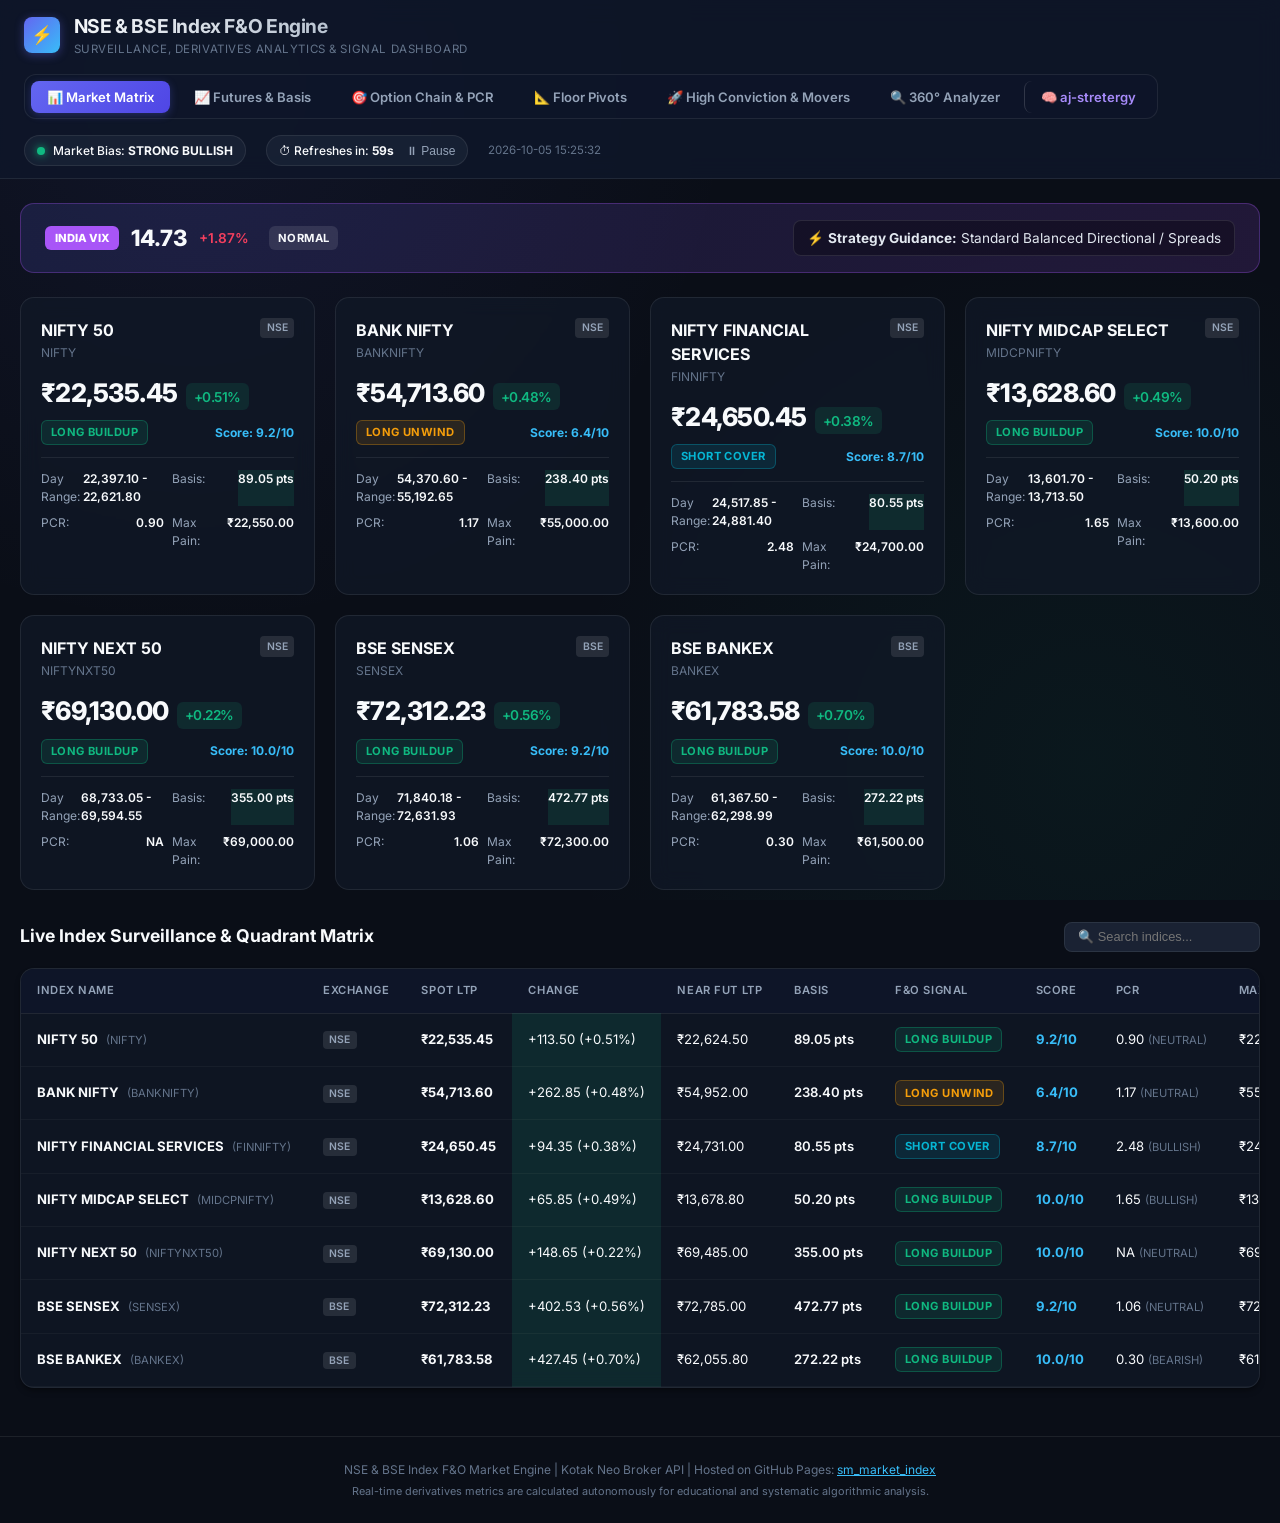
==== commit d8ba4675: "Update market_dashboard.html [NSE & BSE Index Dashboard]" ====
--- a/market_dashboard.html
+++ b/market_dashboard.html
@@ -43,7 +43,7 @@
                 <button id="pauseRefreshBtn" style="background:transparent; border:none; color:var(--text-muted); cursor:pointer; font-size:0.75rem; margin-left:4px;">⏸ Pause</button>
             </div>
             <div style="font-size:0.72rem; color:var(--text-dim);">
-                2026-10-05 15:24:08
+                2026-10-05 15:25:32
             </div>
         </div>
     </header>
@@ -57,9 +57,9 @@
     <div class="vix-banner">
         <div class="vix-header">
             <span class="vix-badge">INDIA VIX</span>
-            <span class="vix-val">14.75</span>
+            <span class="vix-val">14.73</span>
             <span style="font-size:0.85rem; font-weight:600; color:#f43f5e;">
-                +2.01%
+                +1.87%
             </span>
             <span class="badge" style="background:rgba(255,255,255,0.1); margin-left:0.5rem;">NORMAL</span>
         </div>
@@ -84,13 +84,13 @@
                 <span class="card-change badge-up">+0.51%</span>
             </div>
             <div style="display:flex; justify-content:space-between; align-items:center; margin-bottom:0.75rem;">
-                <span class="badge badge-unwind">LONG UNWIND</span>
-                <span style="font-size:0.75rem; font-weight:700; color:var(--accent-blue);">Score: 6.4/10</span>
+                <span class="badge badge-long">LONG BUILDUP</span>
+                <span style="font-size:0.75rem; font-weight:700; color:var(--accent-blue);">Score: 9.2/10</span>
             </div>
             <div class="card-metrics">
                 <div class="metric-row"><span>Day Range:</span><span class="metric-val">22,397.10 - 22,621.80</span></div>
-                <div class="metric-row"><span>Basis:</span><span class="metric-val badge-up">86.45 pts</span></div>
-                <div class="metric-row"><span>PCR:</span><span class="metric-val">0.89</span></div>
+                <div class="metric-row"><span>Basis:</span><span class="metric-val badge-up">89.05 pts</span></div>
+                <div class="metric-row"><span>PCR:</span><span class="metric-val">0.90</span></div>
                 <div class="metric-row"><span>Max Pain:</span><span class="metric-val">₹22,550.00</span></div>
             </div>
         </div>
@@ -113,7 +113,7 @@
             </div>
             <div class="card-metrics">
                 <div class="metric-row"><span>Day Range:</span><span class="metric-val">54,370.60 - 55,192.65</span></div>
-                <div class="metric-row"><span>Basis:</span><span class="metric-val badge-up">238.80 pts</span></div>
+                <div class="metric-row"><span>Basis:</span><span class="metric-val badge-up">238.40 pts</span></div>
                 <div class="metric-row"><span>PCR:</span><span class="metric-val">1.17</span></div>
                 <div class="metric-row"><span>Max Pain:</span><span class="metric-val">₹55,000.00</span></div>
             </div>
@@ -132,13 +132,13 @@
                 <span class="card-change badge-up">+0.38%</span>
             </div>
             <div style="display:flex; justify-content:space-between; align-items:center; margin-bottom:0.75rem;">
-                <span class="badge badge-long">LONG BUILDUP</span>
-                <span style="font-size:0.75rem; font-weight:700; color:var(--accent-blue);">Score: 9.9/10</span>
+                <span class="badge badge-cover">SHORT COVER</span>
+                <span style="font-size:0.75rem; font-weight:700; color:var(--accent-blue);">Score: 8.7/10</span>
             </div>
             <div class="card-metrics">
                 <div class="metric-row"><span>Day Range:</span><span class="metric-val">24,517.85 - 24,881.40</span></div>
-                <div class="metric-row"><span>Basis:</span><span class="metric-val badge-up">80.25 pts</span></div>
-                <div class="metric-row"><span>PCR:</span><span class="metric-val">2.47</span></div>
+                <div class="metric-row"><span>Basis:</span><span class="metric-val badge-up">80.55 pts</span></div>
+                <div class="metric-row"><span>PCR:</span><span class="metric-val">2.48</span></div>
                 <div class="metric-row"><span>Max Pain:</span><span class="metric-val">₹24,700.00</span></div>
             </div>
         </div>
@@ -156,13 +156,13 @@
                 <span class="card-change badge-up">+0.49%</span>
             </div>
             <div style="display:flex; justify-content:space-between; align-items:center; margin-bottom:0.75rem;">
-                <span class="badge badge-cover">SHORT COVER</span>
-                <span style="font-size:0.75rem; font-weight:700; color:var(--accent-blue);">Score: 8.7/10</span>
+                <span class="badge badge-long">LONG BUILDUP</span>
+                <span style="font-size:0.75rem; font-weight:700; color:var(--accent-blue);">Score: 10.0/10</span>
             </div>
             <div class="card-metrics">
                 <div class="metric-row"><span>Day Range:</span><span class="metric-val">13,601.70 - 13,713.50</span></div>
-                <div class="metric-row"><span>Basis:</span><span class="metric-val badge-up">46.50 pts</span></div>
-                <div class="metric-row"><span>PCR:</span><span class="metric-val">1.66</span></div>
+                <div class="metric-row"><span>Basis:</span><span class="metric-val badge-up">50.20 pts</span></div>
+                <div class="metric-row"><span>PCR:</span><span class="metric-val">1.65</span></div>
                 <div class="metric-row"><span>Max Pain:</span><span class="metric-val">₹13,600.00</span></div>
             </div>
         </div>
@@ -176,7 +176,7 @@
                 <span class="card-exchange">NSE</span>
             </div>
             <div class="card-price">
-                ₹69,134.15
+                ₹69,130.00
                 <span class="card-change badge-up">+0.22%</span>
             </div>
             <div style="display:flex; justify-content:space-between; align-items:center; margin-bottom:0.75rem;">
@@ -185,7 +185,7 @@
             </div>
             <div class="card-metrics">
                 <div class="metric-row"><span>Day Range:</span><span class="metric-val">68,733.05 - 69,594.55</span></div>
-                <div class="metric-row"><span>Basis:</span><span class="metric-val badge-up">350.85 pts</span></div>
+                <div class="metric-row"><span>Basis:</span><span class="metric-val badge-up">355.00 pts</span></div>
                 <div class="metric-row"><span>PCR:</span><span class="metric-val">NA</span></div>
                 <div class="metric-row"><span>Max Pain:</span><span class="metric-val">₹69,000.00</span></div>
             </div>
@@ -204,12 +204,12 @@
                 <span class="card-change badge-up">+0.56%</span>
             </div>
             <div style="display:flex; justify-content:space-between; align-items:center; margin-bottom:0.75rem;">
-                <span class="badge badge-short">SHORT BUILDUP</span>
-                <span style="font-size:0.75rem; font-weight:700; color:var(--accent-blue);">Score: 8.5/10</span>
+                <span class="badge badge-long">LONG BUILDUP</span>
+                <span style="font-size:0.75rem; font-weight:700; color:var(--accent-blue);">Score: 9.2/10</span>
             </div>
             <div class="card-metrics">
                 <div class="metric-row"><span>Day Range:</span><span class="metric-val">71,840.18 - 72,631.93</span></div>
-                <div class="metric-row"><span>Basis:</span><span class="metric-val badge-up">467.77 pts</span></div>
+                <div class="metric-row"><span>Basis:</span><span class="metric-val badge-up">472.77 pts</span></div>
                 <div class="metric-row"><span>PCR:</span><span class="metric-val">1.06</span></div>
                 <div class="metric-row"><span>Max Pain:</span><span class="metric-val">₹72,300.00</span></div>
             </div>
@@ -270,11 +270,11 @@
             <td><span class="card-exchange">NSE</span></td>
             <td style="font-weight:700;">₹22,535.45</td>
             <td class="badge-up">+113.50 (+0.51%)</td>
-            <td>₹22,621.90</td>
-            <td style="font-weight:600;">86.45 pts</td>
-            <td><span class="badge badge-unwind">LONG UNWIND</span></td>
-            <td><b style="color:var(--accent-blue);">6.4/10</b></td>
-            <td>0.89 <span style="font-size:0.7rem; color:var(--text-dim);">(NEUTRAL)</span></td>
+            <td>₹22,624.50</td>
+            <td style="font-weight:600;">89.05 pts</td>
+            <td><span class="badge badge-long">LONG BUILDUP</span></td>
+            <td><b style="color:var(--accent-blue);">9.2/10</b></td>
+            <td>0.90 <span style="font-size:0.7rem; color:var(--text-dim);">(NEUTRAL)</span></td>
             <td>₹22,550.00</td>
             <td><span class="badge" style="background:rgba(148,163,184,0.12); color:#94a3b8;">RANGE BOUND</span></td>
         </tr>
@@ -284,8 +284,8 @@
             <td><span class="card-exchange">NSE</span></td>
             <td style="font-weight:700;">₹54,713.60</td>
             <td class="badge-up">+262.85 (+0.48%)</td>
-            <td>₹54,952.40</td>
-            <td style="font-weight:600;">238.80 pts</td>
+            <td>₹54,952.00</td>
+            <td style="font-weight:600;">238.40 pts</td>
             <td><span class="badge badge-unwind">LONG UNWIND</span></td>
             <td><b style="color:var(--accent-blue);">6.4/10</b></td>
             <td>1.17 <span style="font-size:0.7rem; color:var(--text-dim);">(NEUTRAL)</span></td>
@@ -298,11 +298,11 @@
             <td><span class="card-exchange">NSE</span></td>
             <td style="font-weight:700;">₹24,650.45</td>
             <td class="badge-up">+94.35 (+0.38%)</td>
-            <td>₹24,730.70</td>
-            <td style="font-weight:600;">80.25 pts</td>
-            <td><span class="badge badge-long">LONG BUILDUP</span></td>
-            <td><b style="color:var(--accent-blue);">9.9/10</b></td>
-            <td>2.47 <span style="font-size:0.7rem; color:var(--text-dim);">(BULLISH)</span></td>
+            <td>₹24,731.00</td>
+            <td style="font-weight:600;">80.55 pts</td>
+            <td><span class="badge badge-cover">SHORT COVER</span></td>
+            <td><b style="color:var(--accent-blue);">8.7/10</b></td>
+            <td>2.48 <span style="font-size:0.7rem; color:var(--text-dim);">(BULLISH)</span></td>
             <td>₹24,700.00</td>
             <td><span class="badge" style="background:rgba(148,163,184,0.12); color:#94a3b8;">RANGE BOUND</span></td>
         </tr>
@@ -312,11 +312,11 @@
             <td><span class="card-exchange">NSE</span></td>
             <td style="font-weight:700;">₹13,628.60</td>
             <td class="badge-up">+65.85 (+0.49%)</td>
-            <td>₹13,675.10</td>
-            <td style="font-weight:600;">46.50 pts</td>
-            <td><span class="badge badge-cover">SHORT COVER</span></td>
-            <td><b style="color:var(--accent-blue);">8.7/10</b></td>
-            <td>1.66 <span style="font-size:0.7rem; color:var(--text-dim);">(BULLISH)</span></td>
+            <td>₹13,678.80</td>
+            <td style="font-weight:600;">50.20 pts</td>
+            <td><span class="badge badge-long">LONG BUILDUP</span></td>
+            <td><b style="color:var(--accent-blue);">10.0/10</b></td>
+            <td>1.65 <span style="font-size:0.7rem; color:var(--text-dim);">(BULLISH)</span></td>
             <td>₹13,600.00</td>
             <td><span class="badge" style="background:rgba(148,163,184,0.12); color:#94a3b8;">RANGE BOUND</span></td>
         </tr>
@@ -324,10 +324,10 @@
         <tr>
             <td><b>NIFTY NEXT 50</b> <span style="font-size:0.7rem; color:var(--text-dim); margin-left:4px;">(NIFTYNXT50)</span></td>
             <td><span class="card-exchange">NSE</span></td>
-            <td style="font-weight:700;">₹69,134.15</td>
-            <td class="badge-up">+152.80 (+0.22%)</td>
+            <td style="font-weight:700;">₹69,130.00</td>
+            <td class="badge-up">+148.65 (+0.22%)</td>
             <td>₹69,485.00</td>
-            <td style="font-weight:600;">350.85 pts</td>
+            <td style="font-weight:600;">355.00 pts</td>
             <td><span class="badge badge-long">LONG BUILDUP</span></td>
             <td><b style="color:var(--accent-blue);">10.0/10</b></td>
             <td>NA <span style="font-size:0.7rem; color:var(--text-dim);">(NEUTRAL)</span></td>
@@ -340,10 +340,10 @@
             <td><span class="card-exchange">BSE</span></td>
             <td style="font-weight:700;">₹72,312.23</td>
             <td class="badge-up">+402.53 (+0.56%)</td>
-            <td>₹72,780.00</td>
-            <td style="font-weight:600;">467.77 pts</td>
-            <td><span class="badge badge-short">SHORT BUILDUP</span></td>
-            <td><b style="color:var(--accent-blue);">8.5/10</b></td>
+            <td>₹72,785.00</td>
+            <td style="font-weight:600;">472.77 pts</td>
+            <td><span class="badge badge-long">LONG BUILDUP</span></td>
+            <td><b style="color:var(--accent-blue);">9.2/10</b></td>
             <td>1.06 <span style="font-size:0.7rem; color:var(--text-dim);">(NEUTRAL)</span></td>
             <td>₹72,300.00</td>
             <td><span class="badge" style="background:rgba(148,163,184,0.12); color:#94a3b8;">RANGE BOUND</span></td>
@@ -399,28 +399,28 @@
         <tr>
             <td><b>NIFTY 50</b> (NIFTY)</td>
             <td>₹22,535.45</td>
-            <td style="font-weight:700; color:var(--accent-blue);">₹22,621.90</td>
-            <td>0.41%</td>
-            <td>19,139,770</td>
-            <td>₹22,635.34</td>
-            <td style="font-weight:700;">86.45 pts</td>
+            <td style="font-weight:700; color:var(--accent-blue);">₹22,624.50</td>
+            <td>0.42%</td>
+            <td>19,140,940</td>
+            <td>₹22,635.32</td>
+            <td style="font-weight:700;">89.05 pts</td>
             <td><span class="badge badge-long">PREMIUM</span></td>
-            <td>₹22,730.00</td>
-            <td>2,306,655</td>
-            <td>₹22,850.00</td>
-            <td>230,685</td>
+            <td>₹22,720.00</td>
+            <td>2,306,915</td>
+            <td>₹22,843.10</td>
+            <td>230,880</td>
         </tr>
         
         <tr>
             <td><b>BANK NIFTY</b> (BANKNIFTY)</td>
             <td>₹54,713.60</td>
-            <td style="font-weight:700; color:var(--accent-blue);">₹54,952.40</td>
+            <td style="font-weight:700; color:var(--accent-blue);">₹54,952.00</td>
             <td>0.29%</td>
-            <td>2,325,330</td>
-            <td>₹55,137.70</td>
-            <td style="font-weight:700;">238.80 pts</td>
+            <td>2,325,210</td>
+            <td>₹55,137.59</td>
+            <td style="font-weight:700;">238.40 pts</td>
             <td><span class="badge badge-long">PREMIUM</span></td>
-            <td>₹55,240.00</td>
+            <td>₹55,250.00</td>
             <td>162,660</td>
             <td>₹55,538.00</td>
             <td>19,950</td>
@@ -429,11 +429,11 @@
         <tr>
             <td><b>NIFTY FINANCIAL SERVICES</b> (FINNIFTY)</td>
             <td>₹24,650.45</td>
-            <td style="font-weight:700; color:var(--accent-blue);">₹24,730.70</td>
+            <td style="font-weight:700; color:var(--accent-blue);">₹24,731.00</td>
             <td>0.12%</td>
-            <td>28,320</td>
-            <td>₹24,854.92</td>
-            <td style="font-weight:700;">80.25 pts</td>
+            <td>28,260</td>
+            <td>₹24,852.30</td>
+            <td style="font-weight:700;">80.55 pts</td>
             <td><span class="badge badge-long">PREMIUM</span></td>
             <td>₹24,880.30</td>
             <td>0</td>
@@ -444,26 +444,26 @@
         <tr>
             <td><b>NIFTY MIDCAP SELECT</b> (MIDCPNIFTY)</td>
             <td>₹13,628.60</td>
-            <td style="font-weight:700; color:var(--accent-blue);">₹13,675.10</td>
-            <td>0.43%</td>
+            <td style="font-weight:700; color:var(--accent-blue);">₹13,678.80</td>
+            <td>0.46%</td>
             <td>2,034,120</td>
-            <td>₹13,717.54</td>
-            <td style="font-weight:700;">46.50 pts</td>
+            <td>₹13,717.41</td>
+            <td style="font-weight:700;">50.20 pts</td>
             <td><span class="badge badge-long">PREMIUM</span></td>
-            <td>₹13,700.00</td>
-            <td>77,760</td>
+            <td>₹13,706.80</td>
+            <td>78,240</td>
             <td>₹13,777.00</td>
             <td>720</td>
         </tr>
         
         <tr>
             <td><b>NIFTY NEXT 50</b> (NIFTYNXT50)</td>
-            <td>₹69,134.15</td>
+            <td>₹69,130.00</td>
             <td style="font-weight:700; color:var(--accent-blue);">₹69,485.00</td>
             <td>0.40%</td>
             <td>16,750</td>
             <td>₹69,509.06</td>
-            <td style="font-weight:700;">350.85 pts</td>
+            <td style="font-weight:700;">355.00 pts</td>
             <td><span class="badge badge-long">PREMIUM</span></td>
             <td>₹69,650.00</td>
             <td>325</td>
@@ -474,11 +474,11 @@
         <tr>
             <td><b>BSE SENSEX</b> (SENSEX)</td>
             <td>₹72,312.23</td>
-            <td style="font-weight:700; color:var(--accent-blue);">₹72,780.00</td>
-            <td>0.38%</td>
+            <td style="font-weight:700; color:var(--accent-blue);">₹72,785.00</td>
+            <td>0.39%</td>
             <td>93,260</td>
-            <td>₹72,792.56</td>
-            <td style="font-weight:700;">467.77 pts</td>
+            <td>₹72,792.54</td>
+            <td style="font-weight:700;">472.77 pts</td>
             <td><span class="badge badge-long">PREMIUM</span></td>
             <td>₹73,303.50</td>
             <td>10,480</td>
@@ -515,7 +515,7 @@
         <div class="card">
             <div class="card-top">
                 <div class="card-title">NIFTY 50 Options Analysis</div>
-                <span class="badge badge-flat">NEUTRAL (PCR 0.89)</span>
+                <span class="badge badge-flat">NEUTRAL (PCR 0.9)</span>
             </div>
             <div style="display:grid; grid-template-columns:repeat(2, 1fr); gap:0.75rem; margin-top:0.75rem; font-size:0.8rem;">
                 <div style="background:rgba(255,255,255,0.03); padding:0.6rem; border-radius:8px;">
@@ -536,8 +536,8 @@
                 </div>
             </div>
             <div style="margin-top:0.75rem; font-size:0.72rem; color:var(--text-dim); display:flex; justify-content:space-between;">
-                <span>Total Call OI: <b>88,129,340</b></span>
-                <span>Total Put OI: <b>78,749,190</b></span>
+                <span>Total Call OI: <b>87,033,180</b></span>
+                <span>Total Put OI: <b>78,181,025</b></span>
             </div>
         </div>
         
@@ -557,23 +557,23 @@
                 </div>
                 <div style="background:rgba(255,255,255,0.03); padding:0.6rem; border-radius:8px;">
                     <div style="color:var(--text-muted); font-size:0.7rem;">ATM Straddle Premium</div>
-                    <div style="font-size:1rem; font-weight:700; color:var(--accent-blue);">₹1,731.05</div>
+                    <div style="font-size:1rem; font-weight:700; color:var(--accent-blue);">₹1,734.40</div>
                 </div>
                 <div style="background:rgba(255,255,255,0.03); padding:0.6rem; border-radius:8px;">
                     <div style="color:var(--text-muted); font-size:0.7rem;">Implied Move (1-SD)</div>
-                    <div style="font-size:1rem; font-weight:700;">±3.16%</div>
+                    <div style="font-size:1rem; font-weight:700;">±3.17%</div>
                 </div>
             </div>
             <div style="margin-top:0.75rem; font-size:0.72rem; color:var(--text-dim); display:flex; justify-content:space-between;">
-                <span>Total Call OI: <b>1,863,510</b></span>
-                <span>Total Put OI: <b>2,179,950</b></span>
+                <span>Total Call OI: <b>1,859,670</b></span>
+                <span>Total Put OI: <b>2,180,280</b></span>
             </div>
         </div>
         
         <div class="card">
             <div class="card-top">
                 <div class="card-title">NIFTY FINANCIAL SERVICES Options Analysis</div>
-                <span class="badge badge-long">BULLISH (PCR 2.47)</span>
+                <span class="badge badge-long">BULLISH (PCR 2.48)</span>
             </div>
             <div style="display:grid; grid-template-columns:repeat(2, 1fr); gap:0.75rem; margin-top:0.75rem; font-size:0.8rem;">
                 <div style="background:rgba(255,255,255,0.03); padding:0.6rem; border-radius:8px;">
@@ -594,15 +594,15 @@
                 </div>
             </div>
             <div style="margin-top:0.75rem; font-size:0.72rem; color:var(--text-dim); display:flex; justify-content:space-between;">
-                <span>Total Call OI: <b>53,220</b></span>
-                <span>Total Put OI: <b>131,580</b></span>
+                <span>Total Call OI: <b>53,160</b></span>
+                <span>Total Put OI: <b>131,640</b></span>
             </div>
         </div>
         
         <div class="card">
             <div class="card-top">
                 <div class="card-title">NIFTY MIDCAP SELECT Options Analysis</div>
-                <span class="badge badge-long">BULLISH (PCR 1.66)</span>
+                <span class="badge badge-long">BULLISH (PCR 1.65)</span>
             </div>
             <div style="display:grid; grid-template-columns:repeat(2, 1fr); gap:0.75rem; margin-top:0.75rem; font-size:0.8rem;">
                 <div style="background:rgba(255,255,255,0.03); padding:0.6rem; border-radius:8px;">
@@ -615,16 +615,16 @@
                 </div>
                 <div style="background:rgba(255,255,255,0.03); padding:0.6rem; border-radius:8px;">
                     <div style="color:var(--text-muted); font-size:0.7rem;">ATM Straddle Premium</div>
-                    <div style="font-size:1rem; font-weight:700; color:var(--accent-blue);">₹482.30</div>
+                    <div style="font-size:1rem; font-weight:700; color:var(--accent-blue);">₹480.95</div>
                 </div>
                 <div style="background:rgba(255,255,255,0.03); padding:0.6rem; border-radius:8px;">
                     <div style="color:var(--text-muted); font-size:0.7rem;">Implied Move (1-SD)</div>
-                    <div style="font-size:1rem; font-weight:700;">±3.54%</div>
+                    <div style="font-size:1rem; font-weight:700;">±3.53%</div>
                 </div>
             </div>
             <div style="margin-top:0.75rem; font-size:0.72rem; color:var(--text-dim); display:flex; justify-content:space-between;">
-                <span>Total Call OI: <b>619,200</b></span>
-                <span>Total Put OI: <b>1,024,800</b></span>
+                <span>Total Call OI: <b>619,800</b></span>
+                <span>Total Put OI: <b>1,024,680</b></span>
             </div>
         </div>
         
@@ -673,7 +673,7 @@
                 </div>
                 <div style="background:rgba(255,255,255,0.03); padding:0.6rem; border-radius:8px;">
                     <div style="color:var(--text-muted); font-size:0.7rem;">ATM Straddle Premium</div>
-                    <div style="font-size:1rem; font-weight:700; color:var(--accent-blue);">₹912.75</div>
+                    <div style="font-size:1rem; font-weight:700; color:var(--accent-blue);">₹911.20</div>
                 </div>
                 <div style="background:rgba(255,255,255,0.03); padding:0.6rem; border-radius:8px;">
                     <div style="color:var(--text-muted); font-size:0.7rem;">Implied Move (1-SD)</div>
@@ -798,7 +798,7 @@
         
         <tr>
             <td><b>NIFTY NEXT 50</b> (NIFTYNXT50)</td>
-            <td style="font-weight:700;">₹69,134.15</td>
+            <td style="font-weight:700;">₹69,130.00</td>
             <td><span class="badge" style="background:rgba(148,163,184,0.12); color:#94a3b8;">RANGE BOUND</span></td>
             <td style="color:#f43f5e;">₹70,334.42</td>
             <td style="color:#fb7185;">₹69,964.48</td>
@@ -1249,15 +1249,15 @@
                     <div style="font-size:1.5rem; font-weight:800; margin:0.5rem 0;">₹22,535.45</div>
                     <div class="card-metrics">
                         <div class="metric-row"><span>Day High / Low:</span><span class="metric-val">22,621.80 / 22,397.10</span></div>
-                        <div class="metric-row"><span>Near Fut LTP:</span><span class="metric-val">₹22,621.90</span></div>
-                        <div class="metric-row"><span>Basis:</span><span class="metric-val">86.45 pts (PREMIUM)</span></div>
-                        <div class="metric-row"><span>Open Interest:</span><span class="metric-val">19,139,770</span></div>
+                        <div class="metric-row"><span>Near Fut LTP:</span><span class="metric-val">₹22,624.50</span></div>
+                        <div class="metric-row"><span>Basis:</span><span class="metric-val">89.05 pts (PREMIUM)</span></div>
+                        <div class="metric-row"><span>Open Interest:</span><span class="metric-val">19,140,940</span></div>
                     </div>
                 </div>
 
                 <div class="card">
                     <div style="font-size:0.75rem; color:var(--text-dim); text-transform:uppercase;">Derivative Sentiment & Range</div>
-                    <div style="font-size:1.5rem; font-weight:800; color:var(--accent-blue); margin:0.5rem 0;">PCR: 0.89</div>
+                    <div style="font-size:1.5rem; font-weight:800; color:var(--accent-blue); margin:0.5rem 0;">PCR: 0.90</div>
                     <div class="card-metrics">
                         <div class="metric-row"><span>ATM Strike:</span><span class="metric-val">₹22,550.00</span></div>
                         <div class="metric-row"><span>Max Pain:</span><span class="metric-val">₹22,550.00</span></div>
@@ -1286,9 +1286,9 @@
                     <div style="font-size:1.5rem; font-weight:800; margin:0.5rem 0;">₹54,713.60</div>
                     <div class="card-metrics">
                         <div class="metric-row"><span>Day High / Low:</span><span class="metric-val">55,192.65 / 54,370.60</span></div>
-                        <div class="metric-row"><span>Near Fut LTP:</span><span class="metric-val">₹54,952.40</span></div>
-                        <div class="metric-row"><span>Basis:</span><span class="metric-val">238.80 pts (PREMIUM)</span></div>
-                        <div class="metric-row"><span>Open Interest:</span><span class="metric-val">2,325,330</span></div>
+                        <div class="metric-row"><span>Near Fut LTP:</span><span class="metric-val">₹54,952.00</span></div>
+                        <div class="metric-row"><span>Basis:</span><span class="metric-val">238.40 pts (PREMIUM)</span></div>
+                        <div class="metric-row"><span>Open Interest:</span><span class="metric-val">2,325,210</span></div>
                     </div>
                 </div>
 
@@ -1298,8 +1298,8 @@
                     <div class="card-metrics">
                         <div class="metric-row"><span>ATM Strike:</span><span class="metric-val">₹54,700.00</span></div>
                         <div class="metric-row"><span>Max Pain:</span><span class="metric-val">₹55,000.00</span></div>
-                        <div class="metric-row"><span>ATM Straddle:</span><span class="metric-val">₹1,731.05</span></div>
-                        <div class="metric-row"><span>Expected Range:</span><span class="metric-val">±3.16%</span></div>
+                        <div class="metric-row"><span>ATM Straddle:</span><span class="metric-val">₹1,734.40</span></div>
+                        <div class="metric-row"><span>Expected Range:</span><span class="metric-val">±3.17%</span></div>
                     </div>
                 </div>
 
@@ -1323,15 +1323,15 @@
                     <div style="font-size:1.5rem; font-weight:800; margin:0.5rem 0;">₹24,650.45</div>
                     <div class="card-metrics">
                         <div class="metric-row"><span>Day High / Low:</span><span class="metric-val">24,881.40 / 24,517.85</span></div>
-                        <div class="metric-row"><span>Near Fut LTP:</span><span class="metric-val">₹24,730.70</span></div>
-                        <div class="metric-row"><span>Basis:</span><span class="metric-val">80.25 pts (PREMIUM)</span></div>
-                        <div class="metric-row"><span>Open Interest:</span><span class="metric-val">28,320</span></div>
+                        <div class="metric-row"><span>Near Fut LTP:</span><span class="metric-val">₹24,731.00</span></div>
+                        <div class="metric-row"><span>Basis:</span><span class="metric-val">80.55 pts (PREMIUM)</span></div>
+                        <div class="metric-row"><span>Open Interest:</span><span class="metric-val">28,260</span></div>
                     </div>
                 </div>
 
                 <div class="card">
                     <div style="font-size:0.75rem; color:var(--text-dim); text-transform:uppercase;">Derivative Sentiment & Range</div>
-                    <div style="font-size:1.5rem; font-weight:800; color:var(--accent-blue); margin:0.5rem 0;">PCR: 2.47</div>
+                    <div style="font-size:1.5rem; font-weight:800; color:var(--accent-blue); margin:0.5rem 0;">PCR: 2.48</div>
                     <div class="card-metrics">
                         <div class="metric-row"><span>ATM Strike:</span><span class="metric-val">₹24,650.00</span></div>
                         <div class="metric-row"><span>Max Pain:</span><span class="metric-val">₹24,700.00</span></div>
@@ -1360,20 +1360,20 @@
                     <div style="font-size:1.5rem; font-weight:800; margin:0.5rem 0;">₹13,628.60</div>
                     <div class="card-metrics">
                         <div class="metric-row"><span>Day High / Low:</span><span class="metric-val">13,713.50 / 13,601.70</span></div>
-                        <div class="metric-row"><span>Near Fut LTP:</span><span class="metric-val">₹13,675.10</span></div>
-                        <div class="metric-row"><span>Basis:</span><span class="metric-val">46.50 pts (PREMIUM)</span></div>
+                        <div class="metric-row"><span>Near Fut LTP:</span><span class="metric-val">₹13,678.80</span></div>
+                        <div class="metric-row"><span>Basis:</span><span class="metric-val">50.20 pts (PREMIUM)</span></div>
                         <div class="metric-row"><span>Open Interest:</span><span class="metric-val">2,034,120</span></div>
                     </div>
                 </div>
 
                 <div class="card">
                     <div style="font-size:0.75rem; color:var(--text-dim); text-transform:uppercase;">Derivative Sentiment & Range</div>
-                    <div style="font-size:1.5rem; font-weight:800; color:var(--accent-blue); margin:0.5rem 0;">PCR: 1.66</div>
+                    <div style="font-size:1.5rem; font-weight:800; color:var(--accent-blue); margin:0.5rem 0;">PCR: 1.65</div>
                     <div class="card-metrics">
                         <div class="metric-row"><span>ATM Strike:</span><span class="metric-val">₹13,625.00</span></div>
                         <div class="metric-row"><span>Max Pain:</span><span class="metric-val">₹13,600.00</span></div>
-                        <div class="metric-row"><span>ATM Straddle:</span><span class="metric-val">₹482.30</span></div>
-                        <div class="metric-row"><span>Expected Range:</span><span class="metric-val">±3.54%</span></div>
+                        <div class="metric-row"><span>ATM Straddle:</span><span class="metric-val">₹480.95</span></div>
+                        <div class="metric-row"><span>Expected Range:</span><span class="metric-val">±3.53%</span></div>
                     </div>
                 </div>
 
@@ -1394,11 +1394,11 @@
             <div style="display:grid; grid-template-columns:repeat(auto-fit, minmax(280px, 1fr)); gap:1.25rem; margin-bottom:1.5rem;">
                 <div class="card">
                     <div style="font-size:0.75rem; color:var(--text-dim); text-transform:uppercase;">Spot & Futures Metrics</div>
-                    <div style="font-size:1.5rem; font-weight:800; margin:0.5rem 0;">₹69,134.15</div>
+                    <div style="font-size:1.5rem; font-weight:800; margin:0.5rem 0;">₹69,130.00</div>
                     <div class="card-metrics">
                         <div class="metric-row"><span>Day High / Low:</span><span class="metric-val">69,594.55 / 68,733.05</span></div>
                         <div class="metric-row"><span>Near Fut LTP:</span><span class="metric-val">₹69,485.00</span></div>
-                        <div class="metric-row"><span>Basis:</span><span class="metric-val">350.85 pts (PREMIUM)</span></div>
+                        <div class="metric-row"><span>Basis:</span><span class="metric-val">355.00 pts (PREMIUM)</span></div>
                         <div class="metric-row"><span>Open Interest:</span><span class="metric-val">16,750</span></div>
                     </div>
                 </div>
@@ -1434,8 +1434,8 @@
                     <div style="font-size:1.5rem; font-weight:800; margin:0.5rem 0;">₹72,312.23</div>
                     <div class="card-metrics">
                         <div class="metric-row"><span>Day High / Low:</span><span class="metric-val">72,631.93 / 71,840.18</span></div>
-                        <div class="metric-row"><span>Near Fut LTP:</span><span class="metric-val">₹72,780.00</span></div>
-                        <div class="metric-row"><span>Basis:</span><span class="metric-val">467.77 pts (PREMIUM)</span></div>
+                        <div class="metric-row"><span>Near Fut LTP:</span><span class="metric-val">₹72,785.00</span></div>
+                        <div class="metric-row"><span>Basis:</span><span class="metric-val">472.77 pts (PREMIUM)</span></div>
                         <div class="metric-row"><span>Open Interest:</span><span class="metric-val">93,260</span></div>
                     </div>
                 </div>
@@ -1446,7 +1446,7 @@
                     <div class="card-metrics">
                         <div class="metric-row"><span>ATM Strike:</span><span class="metric-val">₹72,300.00</span></div>
                         <div class="metric-row"><span>Max Pain:</span><span class="metric-val">₹72,300.00</span></div>
-                        <div class="metric-row"><span>ATM Straddle:</span><span class="metric-val">₹912.75</span></div>
+                        <div class="metric-row"><span>ATM Straddle:</span><span class="metric-val">₹911.20</span></div>
                         <div class="metric-row"><span>Expected Range:</span><span class="metric-val">±1.26%</span></div>
                     </div>
                 </div>
@@ -1535,7 +1535,7 @@
         <!-- 1 · Where we stand -->
         <div style="margin-bottom:12px;">
             <h1 style="font-size:1.15rem; font-weight:800; margin-bottom:4px;">⚡ Quick Card — NIFTY Surveillance & Bias</h1>
-            <div style="font-size:0.75rem; color:var(--text-dim);">Live Neo Data Snapshot · 2026-10-05 15:24:10 · Automated Strike Math</div>
+            <div style="font-size:0.75rem; color:var(--text-dim);">Live Neo Data Snapshot · 2026-10-05 15:25:33 · Automated Strike Math</div>
         </div>
 
         <div class="card" style="margin-bottom:12px;">
@@ -1543,9 +1543,9 @@
             <div style="margin-top:10px; display:flex; flex-wrap:wrap; gap:6px;">
                 <span class="chip">Regime <b>UPTREND, MOMENTUM — floor defended below, buying pressure</b></span>
                 <span class="chip">Bias <b class="up">BULLISH, WITH TREND</b></span>
-                <span class="chip">Expected Move <b>±209.4 pts</b></span>
+                <span class="chip">Expected Move <b>±209.1 pts</b></span>
                 <span class="chip">Sell Score <b>67/100</b></span>
-                <span class="chip">India VIX <b>14.75</b></span>
+                <span class="chip">India VIX <b>14.73</b></span>
             </div>
         </div>
 
@@ -1553,7 +1553,7 @@
         <div class="card" style="margin-bottom:12px;">
             <div class="h" style="font-size:0.75rem; text-transform:uppercase; color:var(--text-dim); margin-bottom:6px; letter-spacing:1px;">The one thing that matters today</div>
             <div style="font-size:0.95rem; font-weight:600; line-height:1.5;">
-                BULLISH, WITH TREND posture with ±209.4 pts daily expected move. Selling is authorized ONLY on a pushed-back level: one side, defined risk, 100 wide spread after a closed 15m candle.
+                BULLISH, WITH TREND posture with ±209.1 pts daily expected move. Selling is authorized ONLY on a pushed-back level: one side, defined risk, 100 wide spread after a closed 15m candle.
             </div>
         </div>
 
@@ -1634,9 +1634,9 @@
         </tr>
         
         <tr>
-            <td class="fl num" style="font-weight:700;">₹22,378.40</td>
+            <td class="fl num" style="font-weight:700;">₹22,378.60</td>
             <td>Estimated Gamma Flip Boundary</td>
-            <td>157.0 pts below · 0.75 EM</td>
+            <td>156.9 pts below · 0.75 EM</td>
         </tr>
         
         <tr>
@@ -1648,7 +1648,7 @@
                 </tbody>
             </table>
             <div style="font-size:0.7rem; color:var(--text-dim); margin-top:8px;">
-                Levels are measured against session Expected Move (1 EM = 209.4 pts). Anything beyond 1.0 EM is statistically protected for intraday premium selling.
+                Levels are measured against session Expected Move (1 EM = 209.1 pts). Anything beyond 1.0 EM is statistically protected for intraday premium selling.
             </div>
         </div>
 
@@ -1711,7 +1711,7 @@
                     </div>
                     <div style="flex:1; font-size:0.78rem;">
                         <div style="margin-bottom:4px;">Market Bias: <b class="up">BULLISH, WITH TREND</b></div>
-                        <div style="margin-bottom:4px;">Expected Move: <b>±209.4 pts</b></div>
+                        <div style="margin-bottom:4px;">Expected Move: <b>±209.1 pts</b></div>
                         <div>Regime Fit: <b>UPTREND, MOMENTUM — floor defended below...</b></div>
                     </div>
                 </div>
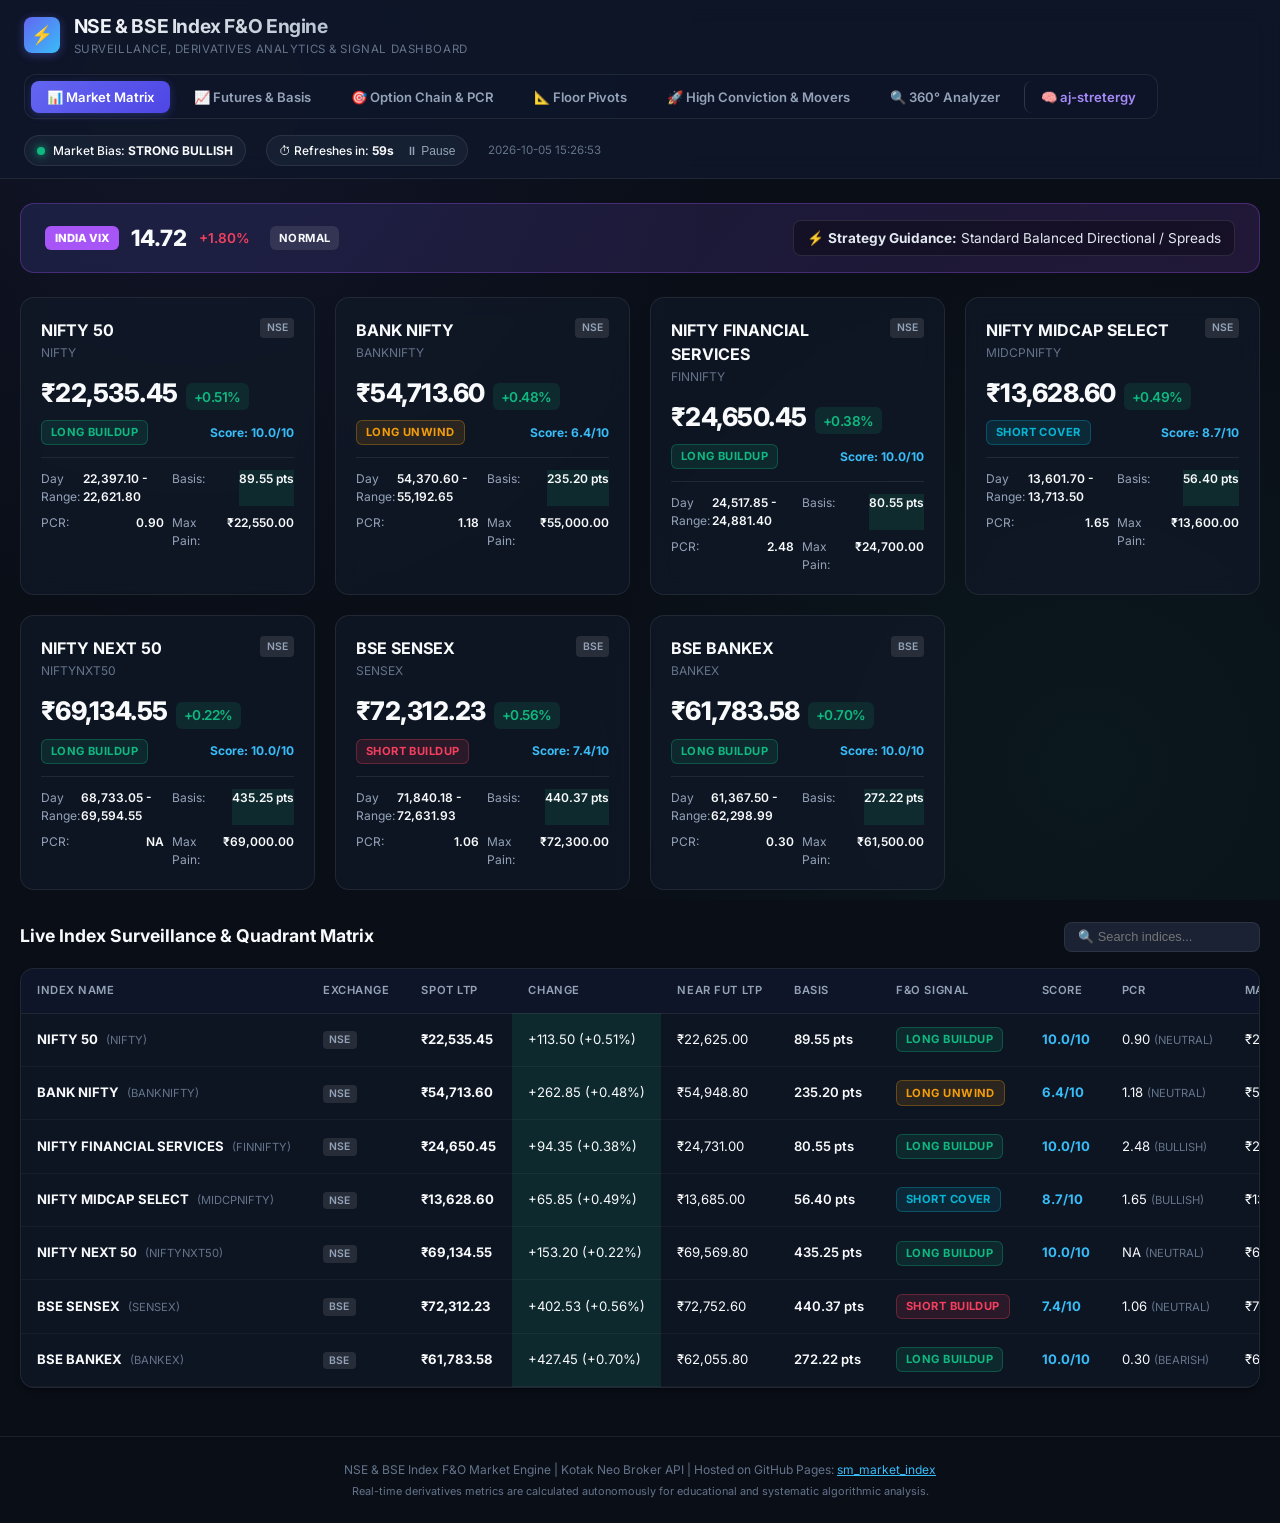
==== commit ed15cd04: "Update market_dashboard.html [NSE & BSE Index Dashboard]" ====
--- a/market_dashboard.html
+++ b/market_dashboard.html
@@ -43,7 +43,7 @@
                 <button id="pauseRefreshBtn" style="background:transparent; border:none; color:var(--text-muted); cursor:pointer; font-size:0.75rem; margin-left:4px;">⏸ Pause</button>
             </div>
             <div style="font-size:0.72rem; color:var(--text-dim);">
-                2026-10-05 15:25:32
+                2026-10-05 15:26:53
             </div>
         </div>
     </header>
@@ -57,9 +57,9 @@
     <div class="vix-banner">
         <div class="vix-header">
             <span class="vix-badge">INDIA VIX</span>
-            <span class="vix-val">14.73</span>
+            <span class="vix-val">14.72</span>
             <span style="font-size:0.85rem; font-weight:600; color:#f43f5e;">
-                +1.87%
+                +1.80%
             </span>
             <span class="badge" style="background:rgba(255,255,255,0.1); margin-left:0.5rem;">NORMAL</span>
         </div>
@@ -85,11 +85,11 @@
             </div>
             <div style="display:flex; justify-content:space-between; align-items:center; margin-bottom:0.75rem;">
                 <span class="badge badge-long">LONG BUILDUP</span>
-                <span style="font-size:0.75rem; font-weight:700; color:var(--accent-blue);">Score: 9.2/10</span>
+                <span style="font-size:0.75rem; font-weight:700; color:var(--accent-blue);">Score: 10.0/10</span>
             </div>
             <div class="card-metrics">
                 <div class="metric-row"><span>Day Range:</span><span class="metric-val">22,397.10 - 22,621.80</span></div>
-                <div class="metric-row"><span>Basis:</span><span class="metric-val badge-up">89.05 pts</span></div>
+                <div class="metric-row"><span>Basis:</span><span class="metric-val badge-up">89.55 pts</span></div>
                 <div class="metric-row"><span>PCR:</span><span class="metric-val">0.90</span></div>
                 <div class="metric-row"><span>Max Pain:</span><span class="metric-val">₹22,550.00</span></div>
             </div>
@@ -113,8 +113,8 @@
             </div>
             <div class="card-metrics">
                 <div class="metric-row"><span>Day Range:</span><span class="metric-val">54,370.60 - 55,192.65</span></div>
-                <div class="metric-row"><span>Basis:</span><span class="metric-val badge-up">238.40 pts</span></div>
-                <div class="metric-row"><span>PCR:</span><span class="metric-val">1.17</span></div>
+                <div class="metric-row"><span>Basis:</span><span class="metric-val badge-up">235.20 pts</span></div>
+                <div class="metric-row"><span>PCR:</span><span class="metric-val">1.18</span></div>
                 <div class="metric-row"><span>Max Pain:</span><span class="metric-val">₹55,000.00</span></div>
             </div>
         </div>
@@ -132,8 +132,8 @@
                 <span class="card-change badge-up">+0.38%</span>
             </div>
             <div style="display:flex; justify-content:space-between; align-items:center; margin-bottom:0.75rem;">
-                <span class="badge badge-cover">SHORT COVER</span>
-                <span style="font-size:0.75rem; font-weight:700; color:var(--accent-blue);">Score: 8.7/10</span>
+                <span class="badge badge-long">LONG BUILDUP</span>
+                <span style="font-size:0.75rem; font-weight:700; color:var(--accent-blue);">Score: 10.0/10</span>
             </div>
             <div class="card-metrics">
                 <div class="metric-row"><span>Day Range:</span><span class="metric-val">24,517.85 - 24,881.40</span></div>
@@ -156,12 +156,12 @@
                 <span class="card-change badge-up">+0.49%</span>
             </div>
             <div style="display:flex; justify-content:space-between; align-items:center; margin-bottom:0.75rem;">
-                <span class="badge badge-long">LONG BUILDUP</span>
-                <span style="font-size:0.75rem; font-weight:700; color:var(--accent-blue);">Score: 10.0/10</span>
+                <span class="badge badge-cover">SHORT COVER</span>
+                <span style="font-size:0.75rem; font-weight:700; color:var(--accent-blue);">Score: 8.7/10</span>
             </div>
             <div class="card-metrics">
                 <div class="metric-row"><span>Day Range:</span><span class="metric-val">13,601.70 - 13,713.50</span></div>
-                <div class="metric-row"><span>Basis:</span><span class="metric-val badge-up">50.20 pts</span></div>
+                <div class="metric-row"><span>Basis:</span><span class="metric-val badge-up">56.40 pts</span></div>
                 <div class="metric-row"><span>PCR:</span><span class="metric-val">1.65</span></div>
                 <div class="metric-row"><span>Max Pain:</span><span class="metric-val">₹13,600.00</span></div>
             </div>
@@ -176,7 +176,7 @@
                 <span class="card-exchange">NSE</span>
             </div>
             <div class="card-price">
-                ₹69,130.00
+                ₹69,134.55
                 <span class="card-change badge-up">+0.22%</span>
             </div>
             <div style="display:flex; justify-content:space-between; align-items:center; margin-bottom:0.75rem;">
@@ -185,7 +185,7 @@
             </div>
             <div class="card-metrics">
                 <div class="metric-row"><span>Day Range:</span><span class="metric-val">68,733.05 - 69,594.55</span></div>
-                <div class="metric-row"><span>Basis:</span><span class="metric-val badge-up">355.00 pts</span></div>
+                <div class="metric-row"><span>Basis:</span><span class="metric-val badge-up">435.25 pts</span></div>
                 <div class="metric-row"><span>PCR:</span><span class="metric-val">NA</span></div>
                 <div class="metric-row"><span>Max Pain:</span><span class="metric-val">₹69,000.00</span></div>
             </div>
@@ -204,12 +204,12 @@
                 <span class="card-change badge-up">+0.56%</span>
             </div>
             <div style="display:flex; justify-content:space-between; align-items:center; margin-bottom:0.75rem;">
-                <span class="badge badge-long">LONG BUILDUP</span>
-                <span style="font-size:0.75rem; font-weight:700; color:var(--accent-blue);">Score: 9.2/10</span>
+                <span class="badge badge-short">SHORT BUILDUP</span>
+                <span style="font-size:0.75rem; font-weight:700; color:var(--accent-blue);">Score: 7.4/10</span>
             </div>
             <div class="card-metrics">
                 <div class="metric-row"><span>Day Range:</span><span class="metric-val">71,840.18 - 72,631.93</span></div>
-                <div class="metric-row"><span>Basis:</span><span class="metric-val badge-up">472.77 pts</span></div>
+                <div class="metric-row"><span>Basis:</span><span class="metric-val badge-up">440.37 pts</span></div>
                 <div class="metric-row"><span>PCR:</span><span class="metric-val">1.06</span></div>
                 <div class="metric-row"><span>Max Pain:</span><span class="metric-val">₹72,300.00</span></div>
             </div>
@@ -270,10 +270,10 @@
             <td><span class="card-exchange">NSE</span></td>
             <td style="font-weight:700;">₹22,535.45</td>
             <td class="badge-up">+113.50 (+0.51%)</td>
-            <td>₹22,624.50</td>
-            <td style="font-weight:600;">89.05 pts</td>
+            <td>₹22,625.00</td>
+            <td style="font-weight:600;">89.55 pts</td>
             <td><span class="badge badge-long">LONG BUILDUP</span></td>
-            <td><b style="color:var(--accent-blue);">9.2/10</b></td>
+            <td><b style="color:var(--accent-blue);">10.0/10</b></td>
             <td>0.90 <span style="font-size:0.7rem; color:var(--text-dim);">(NEUTRAL)</span></td>
             <td>₹22,550.00</td>
             <td><span class="badge" style="background:rgba(148,163,184,0.12); color:#94a3b8;">RANGE BOUND</span></td>
@@ -284,11 +284,11 @@
             <td><span class="card-exchange">NSE</span></td>
             <td style="font-weight:700;">₹54,713.60</td>
             <td class="badge-up">+262.85 (+0.48%)</td>
-            <td>₹54,952.00</td>
-            <td style="font-weight:600;">238.40 pts</td>
+            <td>₹54,948.80</td>
+            <td style="font-weight:600;">235.20 pts</td>
             <td><span class="badge badge-unwind">LONG UNWIND</span></td>
             <td><b style="color:var(--accent-blue);">6.4/10</b></td>
-            <td>1.17 <span style="font-size:0.7rem; color:var(--text-dim);">(NEUTRAL)</span></td>
+            <td>1.18 <span style="font-size:0.7rem; color:var(--text-dim);">(NEUTRAL)</span></td>
             <td>₹55,000.00</td>
             <td><span class="badge" style="background:rgba(148,163,184,0.12); color:#94a3b8;">RANGE BOUND</span></td>
         </tr>
@@ -300,8 +300,8 @@
             <td class="badge-up">+94.35 (+0.38%)</td>
             <td>₹24,731.00</td>
             <td style="font-weight:600;">80.55 pts</td>
-            <td><span class="badge badge-cover">SHORT COVER</span></td>
-            <td><b style="color:var(--accent-blue);">8.7/10</b></td>
+            <td><span class="badge badge-long">LONG BUILDUP</span></td>
+            <td><b style="color:var(--accent-blue);">10.0/10</b></td>
             <td>2.48 <span style="font-size:0.7rem; color:var(--text-dim);">(BULLISH)</span></td>
             <td>₹24,700.00</td>
             <td><span class="badge" style="background:rgba(148,163,184,0.12); color:#94a3b8;">RANGE BOUND</span></td>
@@ -312,10 +312,10 @@
             <td><span class="card-exchange">NSE</span></td>
             <td style="font-weight:700;">₹13,628.60</td>
             <td class="badge-up">+65.85 (+0.49%)</td>
-            <td>₹13,678.80</td>
-            <td style="font-weight:600;">50.20 pts</td>
-            <td><span class="badge badge-long">LONG BUILDUP</span></td>
-            <td><b style="color:var(--accent-blue);">10.0/10</b></td>
+            <td>₹13,685.00</td>
+            <td style="font-weight:600;">56.40 pts</td>
+            <td><span class="badge badge-cover">SHORT COVER</span></td>
+            <td><b style="color:var(--accent-blue);">8.7/10</b></td>
             <td>1.65 <span style="font-size:0.7rem; color:var(--text-dim);">(BULLISH)</span></td>
             <td>₹13,600.00</td>
             <td><span class="badge" style="background:rgba(148,163,184,0.12); color:#94a3b8;">RANGE BOUND</span></td>
@@ -324,10 +324,10 @@
         <tr>
             <td><b>NIFTY NEXT 50</b> <span style="font-size:0.7rem; color:var(--text-dim); margin-left:4px;">(NIFTYNXT50)</span></td>
             <td><span class="card-exchange">NSE</span></td>
-            <td style="font-weight:700;">₹69,130.00</td>
-            <td class="badge-up">+148.65 (+0.22%)</td>
-            <td>₹69,485.00</td>
-            <td style="font-weight:600;">355.00 pts</td>
+            <td style="font-weight:700;">₹69,134.55</td>
+            <td class="badge-up">+153.20 (+0.22%)</td>
+            <td>₹69,569.80</td>
+            <td style="font-weight:600;">435.25 pts</td>
             <td><span class="badge badge-long">LONG BUILDUP</span></td>
             <td><b style="color:var(--accent-blue);">10.0/10</b></td>
             <td>NA <span style="font-size:0.7rem; color:var(--text-dim);">(NEUTRAL)</span></td>
@@ -340,10 +340,10 @@
             <td><span class="card-exchange">BSE</span></td>
             <td style="font-weight:700;">₹72,312.23</td>
             <td class="badge-up">+402.53 (+0.56%)</td>
-            <td>₹72,785.00</td>
-            <td style="font-weight:600;">472.77 pts</td>
-            <td><span class="badge badge-long">LONG BUILDUP</span></td>
-            <td><b style="color:var(--accent-blue);">9.2/10</b></td>
+            <td>₹72,752.60</td>
+            <td style="font-weight:600;">440.37 pts</td>
+            <td><span class="badge badge-short">SHORT BUILDUP</span></td>
+            <td><b style="color:var(--accent-blue);">7.4/10</b></td>
             <td>1.06 <span style="font-size:0.7rem; color:var(--text-dim);">(NEUTRAL)</span></td>
             <td>₹72,300.00</td>
             <td><span class="badge" style="background:rgba(148,163,184,0.12); color:#94a3b8;">RANGE BOUND</span></td>
@@ -399,30 +399,30 @@
         <tr>
             <td><b>NIFTY 50</b> (NIFTY)</td>
             <td>₹22,535.45</td>
-            <td style="font-weight:700; color:var(--accent-blue);">₹22,624.50</td>
+            <td style="font-weight:700; color:var(--accent-blue);">₹22,625.00</td>
             <td>0.42%</td>
-            <td>19,140,940</td>
-            <td>₹22,635.32</td>
-            <td style="font-weight:700;">89.05 pts</td>
+            <td>19,141,070</td>
+            <td>₹22,635.28</td>
+            <td style="font-weight:700;">89.55 pts</td>
             <td><span class="badge badge-long">PREMIUM</span></td>
-            <td>₹22,720.00</td>
-            <td>2,306,915</td>
-            <td>₹22,843.10</td>
+            <td>₹22,733.90</td>
+            <td>2,306,525</td>
+            <td>₹22,850.00</td>
             <td>230,880</td>
         </tr>
         
         <tr>
             <td><b>BANK NIFTY</b> (BANKNIFTY)</td>
             <td>₹54,713.60</td>
-            <td style="font-weight:700; color:var(--accent-blue);">₹54,952.00</td>
-            <td>0.29%</td>
-            <td>2,325,210</td>
-            <td>₹55,137.59</td>
-            <td style="font-weight:700;">238.40 pts</td>
+            <td style="font-weight:700; color:var(--accent-blue);">₹54,948.80</td>
+            <td>0.28%</td>
+            <td>2,325,180</td>
+            <td>₹55,137.27</td>
+            <td style="font-weight:700;">235.20 pts</td>
             <td><span class="badge badge-long">PREMIUM</span></td>
-            <td>₹55,250.00</td>
+            <td>₹55,241.80</td>
             <td>162,660</td>
-            <td>₹55,538.00</td>
+            <td>₹55,526.80</td>
             <td>19,950</td>
         </tr>
         
@@ -444,11 +444,11 @@
         <tr>
             <td><b>NIFTY MIDCAP SELECT</b> (MIDCPNIFTY)</td>
             <td>₹13,628.60</td>
-            <td style="font-weight:700; color:var(--accent-blue);">₹13,678.80</td>
-            <td>0.46%</td>
-            <td>2,034,120</td>
-            <td>₹13,717.41</td>
-            <td style="font-weight:700;">50.20 pts</td>
+            <td style="font-weight:700; color:var(--accent-blue);">₹13,685.00</td>
+            <td>0.50%</td>
+            <td>2,032,680</td>
+            <td>₹13,717.33</td>
+            <td style="font-weight:700;">56.40 pts</td>
             <td><span class="badge badge-long">PREMIUM</span></td>
             <td>₹13,706.80</td>
             <td>78,240</td>
@@ -458,12 +458,12 @@
         
         <tr>
             <td><b>NIFTY NEXT 50</b> (NIFTYNXT50)</td>
-            <td>₹69,130.00</td>
-            <td style="font-weight:700; color:var(--accent-blue);">₹69,485.00</td>
-            <td>0.40%</td>
+            <td>₹69,134.55</td>
+            <td style="font-weight:700; color:var(--accent-blue);">₹69,569.80</td>
+            <td>0.52%</td>
             <td>16,750</td>
-            <td>₹69,509.06</td>
-            <td style="font-weight:700;">355.00 pts</td>
+            <td>₹69,510.89</td>
+            <td style="font-weight:700;">435.25 pts</td>
             <td><span class="badge badge-long">PREMIUM</span></td>
             <td>₹69,650.00</td>
             <td>325</td>
@@ -474,11 +474,11 @@
         <tr>
             <td><b>BSE SENSEX</b> (SENSEX)</td>
             <td>₹72,312.23</td>
-            <td style="font-weight:700; color:var(--accent-blue);">₹72,785.00</td>
-            <td>0.39%</td>
-            <td>93,260</td>
-            <td>₹72,792.54</td>
-            <td style="font-weight:700;">472.77 pts</td>
+            <td style="font-weight:700; color:var(--accent-blue);">₹72,752.60</td>
+            <td>0.35%</td>
+            <td>93,280</td>
+            <td>₹72,792.39</td>
+            <td style="font-weight:700;">440.37 pts</td>
             <td><span class="badge badge-long">PREMIUM</span></td>
             <td>₹73,303.50</td>
             <td>10,480</td>
@@ -528,7 +528,7 @@
                 </div>
                 <div style="background:rgba(255,255,255,0.03); padding:0.6rem; border-radius:8px;">
                     <div style="color:var(--text-muted); font-size:0.7rem;">ATM Straddle Premium</div>
-                    <div style="font-size:1rem; font-weight:700; color:var(--accent-blue);">₹163.35</div>
+                    <div style="font-size:1rem; font-weight:700; color:var(--accent-blue);">₹161.70</div>
                 </div>
                 <div style="background:rgba(255,255,255,0.03); padding:0.6rem; border-radius:8px;">
                     <div style="color:var(--text-muted); font-size:0.7rem;">Implied Move (1-SD)</div>
@@ -536,15 +536,15 @@
                 </div>
             </div>
             <div style="margin-top:0.75rem; font-size:0.72rem; color:var(--text-dim); display:flex; justify-content:space-between;">
-                <span>Total Call OI: <b>87,033,180</b></span>
-                <span>Total Put OI: <b>78,181,025</b></span>
+                <span>Total Call OI: <b>84,507,215</b></span>
+                <span>Total Put OI: <b>76,434,215</b></span>
             </div>
         </div>
         
         <div class="card">
             <div class="card-top">
                 <div class="card-title">BANK NIFTY Options Analysis</div>
-                <span class="badge badge-flat">NEUTRAL (PCR 1.17)</span>
+                <span class="badge badge-flat">NEUTRAL (PCR 1.18)</span>
             </div>
             <div style="display:grid; grid-template-columns:repeat(2, 1fr); gap:0.75rem; margin-top:0.75rem; font-size:0.8rem;">
                 <div style="background:rgba(255,255,255,0.03); padding:0.6rem; border-radius:8px;">
@@ -557,16 +557,16 @@
                 </div>
                 <div style="background:rgba(255,255,255,0.03); padding:0.6rem; border-radius:8px;">
                     <div style="color:var(--text-muted); font-size:0.7rem;">ATM Straddle Premium</div>
-                    <div style="font-size:1rem; font-weight:700; color:var(--accent-blue);">₹1,734.40</div>
+                    <div style="font-size:1rem; font-weight:700; color:var(--accent-blue);">₹1,731.40</div>
                 </div>
                 <div style="background:rgba(255,255,255,0.03); padding:0.6rem; border-radius:8px;">
                     <div style="color:var(--text-muted); font-size:0.7rem;">Implied Move (1-SD)</div>
-                    <div style="font-size:1rem; font-weight:700;">±3.17%</div>
+                    <div style="font-size:1rem; font-weight:700;">±3.16%</div>
                 </div>
             </div>
             <div style="margin-top:0.75rem; font-size:0.72rem; color:var(--text-dim); display:flex; justify-content:space-between;">
-                <span>Total Call OI: <b>1,859,670</b></span>
-                <span>Total Put OI: <b>2,180,280</b></span>
+                <span>Total Call OI: <b>1,856,160</b></span>
+                <span>Total Put OI: <b>2,182,200</b></span>
             </div>
         </div>
         
@@ -586,7 +586,7 @@
                 </div>
                 <div style="background:rgba(255,255,255,0.03); padding:0.6rem; border-radius:8px;">
                     <div style="color:var(--text-muted); font-size:0.7rem;">ATM Straddle Premium</div>
-                    <div style="font-size:1rem; font-weight:700; color:var(--accent-blue);">₹847.85</div>
+                    <div style="font-size:1rem; font-weight:700; color:var(--accent-blue);">₹847.05</div>
                 </div>
                 <div style="background:rgba(255,255,255,0.03); padding:0.6rem; border-radius:8px;">
                     <div style="color:var(--text-muted); font-size:0.7rem;">Implied Move (1-SD)</div>
@@ -594,7 +594,7 @@
                 </div>
             </div>
             <div style="margin-top:0.75rem; font-size:0.72rem; color:var(--text-dim); display:flex; justify-content:space-between;">
-                <span>Total Call OI: <b>53,160</b></span>
+                <span>Total Call OI: <b>52,980</b></span>
                 <span>Total Put OI: <b>131,640</b></span>
             </div>
         </div>
@@ -615,16 +615,16 @@
                 </div>
                 <div style="background:rgba(255,255,255,0.03); padding:0.6rem; border-radius:8px;">
                     <div style="color:var(--text-muted); font-size:0.7rem;">ATM Straddle Premium</div>
-                    <div style="font-size:1rem; font-weight:700; color:var(--accent-blue);">₹480.95</div>
+                    <div style="font-size:1rem; font-weight:700; color:var(--accent-blue);">₹483.85</div>
                 </div>
                 <div style="background:rgba(255,255,255,0.03); padding:0.6rem; border-radius:8px;">
                     <div style="color:var(--text-muted); font-size:0.7rem;">Implied Move (1-SD)</div>
-                    <div style="font-size:1rem; font-weight:700;">±3.53%</div>
+                    <div style="font-size:1rem; font-weight:700;">±3.55%</div>
                 </div>
             </div>
             <div style="margin-top:0.75rem; font-size:0.72rem; color:var(--text-dim); display:flex; justify-content:space-between;">
-                <span>Total Call OI: <b>619,800</b></span>
-                <span>Total Put OI: <b>1,024,680</b></span>
+                <span>Total Call OI: <b>619,200</b></span>
+                <span>Total Put OI: <b>1,023,600</b></span>
             </div>
         </div>
         
@@ -673,16 +673,16 @@
                 </div>
                 <div style="background:rgba(255,255,255,0.03); padding:0.6rem; border-radius:8px;">
                     <div style="color:var(--text-muted); font-size:0.7rem;">ATM Straddle Premium</div>
-                    <div style="font-size:1rem; font-weight:700; color:var(--accent-blue);">₹911.20</div>
+                    <div style="font-size:1rem; font-weight:700; color:var(--accent-blue);">₹899.35</div>
                 </div>
                 <div style="background:rgba(255,255,255,0.03); padding:0.6rem; border-radius:8px;">
                     <div style="color:var(--text-muted); font-size:0.7rem;">Implied Move (1-SD)</div>
-                    <div style="font-size:1rem; font-weight:700;">±1.26%</div>
+                    <div style="font-size:1rem; font-weight:700;">±1.24%</div>
                 </div>
             </div>
             <div style="margin-top:0.75rem; font-size:0.72rem; color:var(--text-dim); display:flex; justify-content:space-between;">
-                <span>Total Call OI: <b>3,318,500</b></span>
-                <span>Total Put OI: <b>3,517,960</b></span>
+                <span>Total Call OI: <b>3,253,740</b></span>
+                <span>Total Put OI: <b>3,458,940</b></span>
             </div>
         </div>
         
@@ -798,7 +798,7 @@
         
         <tr>
             <td><b>NIFTY NEXT 50</b> (NIFTYNXT50)</td>
-            <td style="font-weight:700;">₹69,130.00</td>
+            <td style="font-weight:700;">₹69,134.55</td>
             <td><span class="badge" style="background:rgba(148,163,184,0.12); color:#94a3b8;">RANGE BOUND</span></td>
             <td style="color:#f43f5e;">₹70,334.42</td>
             <td style="color:#fb7185;">₹69,964.48</td>
@@ -1249,9 +1249,9 @@
                     <div style="font-size:1.5rem; font-weight:800; margin:0.5rem 0;">₹22,535.45</div>
                     <div class="card-metrics">
                         <div class="metric-row"><span>Day High / Low:</span><span class="metric-val">22,621.80 / 22,397.10</span></div>
-                        <div class="metric-row"><span>Near Fut LTP:</span><span class="metric-val">₹22,624.50</span></div>
-                        <div class="metric-row"><span>Basis:</span><span class="metric-val">89.05 pts (PREMIUM)</span></div>
-                        <div class="metric-row"><span>Open Interest:</span><span class="metric-val">19,140,940</span></div>
+                        <div class="metric-row"><span>Near Fut LTP:</span><span class="metric-val">₹22,625.00</span></div>
+                        <div class="metric-row"><span>Basis:</span><span class="metric-val">89.55 pts (PREMIUM)</span></div>
+                        <div class="metric-row"><span>Open Interest:</span><span class="metric-val">19,141,070</span></div>
                     </div>
                 </div>
 
@@ -1261,7 +1261,7 @@
                     <div class="card-metrics">
                         <div class="metric-row"><span>ATM Strike:</span><span class="metric-val">₹22,550.00</span></div>
                         <div class="metric-row"><span>Max Pain:</span><span class="metric-val">₹22,550.00</span></div>
-                        <div class="metric-row"><span>ATM Straddle:</span><span class="metric-val">₹163.35</span></div>
+                        <div class="metric-row"><span>ATM Straddle:</span><span class="metric-val">₹161.70</span></div>
                         <div class="metric-row"><span>Expected Range:</span><span class="metric-val">±0.72%</span></div>
                     </div>
                 </div>
@@ -1286,20 +1286,20 @@
                     <div style="font-size:1.5rem; font-weight:800; margin:0.5rem 0;">₹54,713.60</div>
                     <div class="card-metrics">
                         <div class="metric-row"><span>Day High / Low:</span><span class="metric-val">55,192.65 / 54,370.60</span></div>
-                        <div class="metric-row"><span>Near Fut LTP:</span><span class="metric-val">₹54,952.00</span></div>
-                        <div class="metric-row"><span>Basis:</span><span class="metric-val">238.40 pts (PREMIUM)</span></div>
-                        <div class="metric-row"><span>Open Interest:</span><span class="metric-val">2,325,210</span></div>
+                        <div class="metric-row"><span>Near Fut LTP:</span><span class="metric-val">₹54,948.80</span></div>
+                        <div class="metric-row"><span>Basis:</span><span class="metric-val">235.20 pts (PREMIUM)</span></div>
+                        <div class="metric-row"><span>Open Interest:</span><span class="metric-val">2,325,180</span></div>
                     </div>
                 </div>
 
                 <div class="card">
                     <div style="font-size:0.75rem; color:var(--text-dim); text-transform:uppercase;">Derivative Sentiment & Range</div>
-                    <div style="font-size:1.5rem; font-weight:800; color:var(--accent-blue); margin:0.5rem 0;">PCR: 1.17</div>
+                    <div style="font-size:1.5rem; font-weight:800; color:var(--accent-blue); margin:0.5rem 0;">PCR: 1.18</div>
                     <div class="card-metrics">
                         <div class="metric-row"><span>ATM Strike:</span><span class="metric-val">₹54,700.00</span></div>
                         <div class="metric-row"><span>Max Pain:</span><span class="metric-val">₹55,000.00</span></div>
-                        <div class="metric-row"><span>ATM Straddle:</span><span class="metric-val">₹1,734.40</span></div>
-                        <div class="metric-row"><span>Expected Range:</span><span class="metric-val">±3.17%</span></div>
+                        <div class="metric-row"><span>ATM Straddle:</span><span class="metric-val">₹1,731.40</span></div>
+                        <div class="metric-row"><span>Expected Range:</span><span class="metric-val">±3.16%</span></div>
                     </div>
                 </div>
 
@@ -1335,7 +1335,7 @@
                     <div class="card-metrics">
                         <div class="metric-row"><span>ATM Strike:</span><span class="metric-val">₹24,650.00</span></div>
                         <div class="metric-row"><span>Max Pain:</span><span class="metric-val">₹24,700.00</span></div>
-                        <div class="metric-row"><span>ATM Straddle:</span><span class="metric-val">₹847.85</span></div>
+                        <div class="metric-row"><span>ATM Straddle:</span><span class="metric-val">₹847.05</span></div>
                         <div class="metric-row"><span>Expected Range:</span><span class="metric-val">±3.44%</span></div>
                     </div>
                 </div>
@@ -1360,9 +1360,9 @@
                     <div style="font-size:1.5rem; font-weight:800; margin:0.5rem 0;">₹13,628.60</div>
                     <div class="card-metrics">
                         <div class="metric-row"><span>Day High / Low:</span><span class="metric-val">13,713.50 / 13,601.70</span></div>
-                        <div class="metric-row"><span>Near Fut LTP:</span><span class="metric-val">₹13,678.80</span></div>
-                        <div class="metric-row"><span>Basis:</span><span class="metric-val">50.20 pts (PREMIUM)</span></div>
-                        <div class="metric-row"><span>Open Interest:</span><span class="metric-val">2,034,120</span></div>
+                        <div class="metric-row"><span>Near Fut LTP:</span><span class="metric-val">₹13,685.00</span></div>
+                        <div class="metric-row"><span>Basis:</span><span class="metric-val">56.40 pts (PREMIUM)</span></div>
+                        <div class="metric-row"><span>Open Interest:</span><span class="metric-val">2,032,680</span></div>
                     </div>
                 </div>
 
@@ -1372,8 +1372,8 @@
                     <div class="card-metrics">
                         <div class="metric-row"><span>ATM Strike:</span><span class="metric-val">₹13,625.00</span></div>
                         <div class="metric-row"><span>Max Pain:</span><span class="metric-val">₹13,600.00</span></div>
-                        <div class="metric-row"><span>ATM Straddle:</span><span class="metric-val">₹480.95</span></div>
-                        <div class="metric-row"><span>Expected Range:</span><span class="metric-val">±3.53%</span></div>
+                        <div class="metric-row"><span>ATM Straddle:</span><span class="metric-val">₹483.85</span></div>
+                        <div class="metric-row"><span>Expected Range:</span><span class="metric-val">±3.55%</span></div>
                     </div>
                 </div>
 
@@ -1394,11 +1394,11 @@
             <div style="display:grid; grid-template-columns:repeat(auto-fit, minmax(280px, 1fr)); gap:1.25rem; margin-bottom:1.5rem;">
                 <div class="card">
                     <div style="font-size:0.75rem; color:var(--text-dim); text-transform:uppercase;">Spot & Futures Metrics</div>
-                    <div style="font-size:1.5rem; font-weight:800; margin:0.5rem 0;">₹69,130.00</div>
+                    <div style="font-size:1.5rem; font-weight:800; margin:0.5rem 0;">₹69,134.55</div>
                     <div class="card-metrics">
                         <div class="metric-row"><span>Day High / Low:</span><span class="metric-val">69,594.55 / 68,733.05</span></div>
-                        <div class="metric-row"><span>Near Fut LTP:</span><span class="metric-val">₹69,485.00</span></div>
-                        <div class="metric-row"><span>Basis:</span><span class="metric-val">355.00 pts (PREMIUM)</span></div>
+                        <div class="metric-row"><span>Near Fut LTP:</span><span class="metric-val">₹69,569.80</span></div>
+                        <div class="metric-row"><span>Basis:</span><span class="metric-val">435.25 pts (PREMIUM)</span></div>
                         <div class="metric-row"><span>Open Interest:</span><span class="metric-val">16,750</span></div>
                     </div>
                 </div>
@@ -1434,9 +1434,9 @@
                     <div style="font-size:1.5rem; font-weight:800; margin:0.5rem 0;">₹72,312.23</div>
                     <div class="card-metrics">
                         <div class="metric-row"><span>Day High / Low:</span><span class="metric-val">72,631.93 / 71,840.18</span></div>
-                        <div class="metric-row"><span>Near Fut LTP:</span><span class="metric-val">₹72,785.00</span></div>
-                        <div class="metric-row"><span>Basis:</span><span class="metric-val">472.77 pts (PREMIUM)</span></div>
-                        <div class="metric-row"><span>Open Interest:</span><span class="metric-val">93,260</span></div>
+                        <div class="metric-row"><span>Near Fut LTP:</span><span class="metric-val">₹72,752.60</span></div>
+                        <div class="metric-row"><span>Basis:</span><span class="metric-val">440.37 pts (PREMIUM)</span></div>
+                        <div class="metric-row"><span>Open Interest:</span><span class="metric-val">93,280</span></div>
                     </div>
                 </div>
 
@@ -1446,8 +1446,8 @@
                     <div class="card-metrics">
                         <div class="metric-row"><span>ATM Strike:</span><span class="metric-val">₹72,300.00</span></div>
                         <div class="metric-row"><span>Max Pain:</span><span class="metric-val">₹72,300.00</span></div>
-                        <div class="metric-row"><span>ATM Straddle:</span><span class="metric-val">₹911.20</span></div>
-                        <div class="metric-row"><span>Expected Range:</span><span class="metric-val">±1.26%</span></div>
+                        <div class="metric-row"><span>ATM Straddle:</span><span class="metric-val">₹899.35</span></div>
+                        <div class="metric-row"><span>Expected Range:</span><span class="metric-val">±1.24%</span></div>
                     </div>
                 </div>
 
@@ -1535,7 +1535,7 @@
         <!-- 1 · Where we stand -->
         <div style="margin-bottom:12px;">
             <h1 style="font-size:1.15rem; font-weight:800; margin-bottom:4px;">⚡ Quick Card — NIFTY Surveillance & Bias</h1>
-            <div style="font-size:0.75rem; color:var(--text-dim);">Live Neo Data Snapshot · 2026-10-05 15:25:33 · Automated Strike Math</div>
+            <div style="font-size:0.75rem; color:var(--text-dim);">Live Neo Data Snapshot · 2026-10-05 15:26:54 · Automated Strike Math</div>
         </div>
 
         <div class="card" style="margin-bottom:12px;">
@@ -1543,9 +1543,9 @@
             <div style="margin-top:10px; display:flex; flex-wrap:wrap; gap:6px;">
                 <span class="chip">Regime <b>UPTREND, MOMENTUM — floor defended below, buying pressure</b></span>
                 <span class="chip">Bias <b class="up">BULLISH, WITH TREND</b></span>
-                <span class="chip">Expected Move <b>±209.1 pts</b></span>
+                <span class="chip">Expected Move <b>±209.0 pts</b></span>
                 <span class="chip">Sell Score <b>67/100</b></span>
-                <span class="chip">India VIX <b>14.73</b></span>
+                <span class="chip">India VIX <b>14.72</b></span>
             </div>
         </div>
 
@@ -1553,7 +1553,7 @@
         <div class="card" style="margin-bottom:12px;">
             <div class="h" style="font-size:0.75rem; text-transform:uppercase; color:var(--text-dim); margin-bottom:6px; letter-spacing:1px;">The one thing that matters today</div>
             <div style="font-size:0.95rem; font-weight:600; line-height:1.5;">
-                BULLISH, WITH TREND posture with ±209.1 pts daily expected move. Selling is authorized ONLY on a pushed-back level: one side, defined risk, 100 wide spread after a closed 15m candle.
+                BULLISH, WITH TREND posture with ±209.0 pts daily expected move. Selling is authorized ONLY on a pushed-back level: one side, defined risk, 100 wide spread after a closed 15m candle.
             </div>
         </div>
 
@@ -1634,9 +1634,9 @@
         </tr>
         
         <tr>
-            <td class="fl num" style="font-weight:700;">₹22,378.60</td>
+            <td class="fl num" style="font-weight:700;">₹22,378.70</td>
             <td>Estimated Gamma Flip Boundary</td>
-            <td>156.9 pts below · 0.75 EM</td>
+            <td>156.8 pts below · 0.75 EM</td>
         </tr>
         
         <tr>
@@ -1648,7 +1648,7 @@
                 </tbody>
             </table>
             <div style="font-size:0.7rem; color:var(--text-dim); margin-top:8px;">
-                Levels are measured against session Expected Move (1 EM = 209.1 pts). Anything beyond 1.0 EM is statistically protected for intraday premium selling.
+                Levels are measured against session Expected Move (1 EM = 209.0 pts). Anything beyond 1.0 EM is statistically protected for intraday premium selling.
             </div>
         </div>
 
@@ -1711,7 +1711,7 @@
                     </div>
                     <div style="flex:1; font-size:0.78rem;">
                         <div style="margin-bottom:4px;">Market Bias: <b class="up">BULLISH, WITH TREND</b></div>
-                        <div style="margin-bottom:4px;">Expected Move: <b>±209.1 pts</b></div>
+                        <div style="margin-bottom:4px;">Expected Move: <b>±209.0 pts</b></div>
                         <div>Regime Fit: <b>UPTREND, MOMENTUM — floor defended below...</b></div>
                     </div>
                 </div>
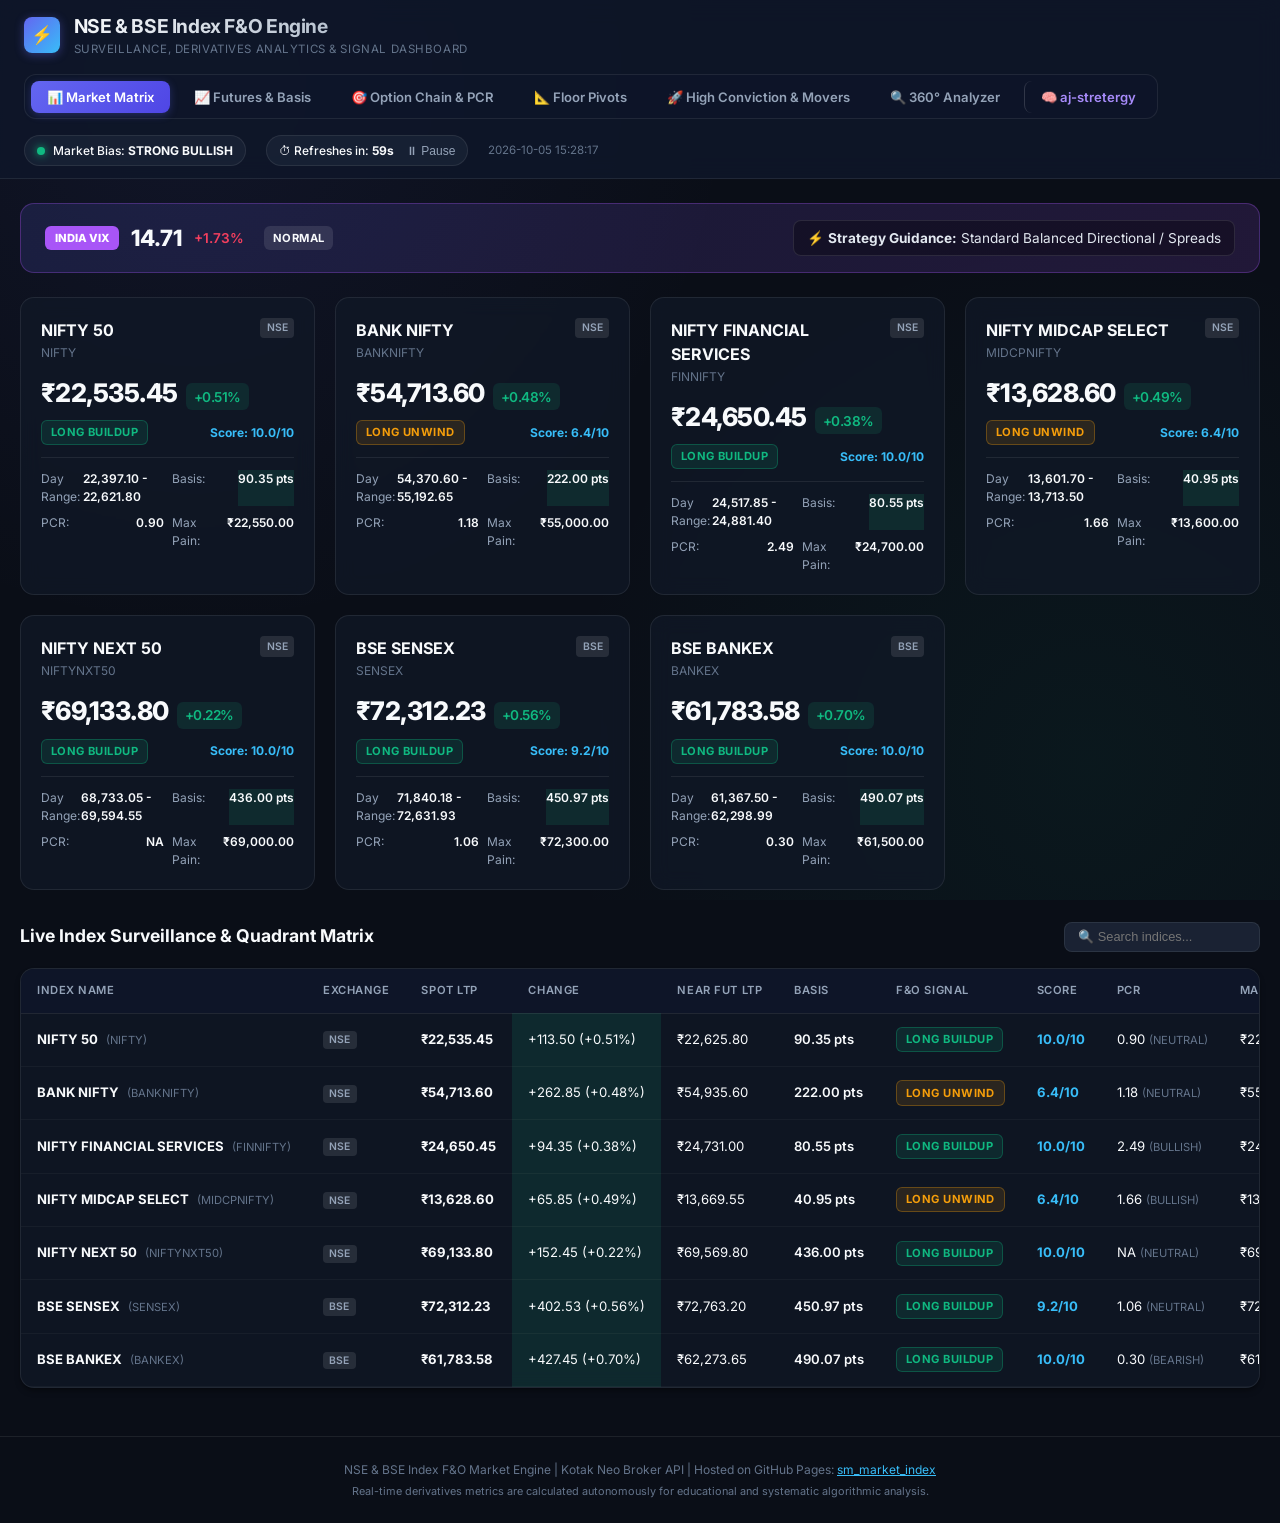
==== commit 58913e8e: "Update market_dashboard.html [NSE & BSE Index Dashboard]" ====
--- a/market_dashboard.html
+++ b/market_dashboard.html
@@ -43,7 +43,7 @@
                 <button id="pauseRefreshBtn" style="background:transparent; border:none; color:var(--text-muted); cursor:pointer; font-size:0.75rem; margin-left:4px;">⏸ Pause</button>
             </div>
             <div style="font-size:0.72rem; color:var(--text-dim);">
-                2026-10-05 15:26:53
+                2026-10-05 15:28:17
             </div>
         </div>
     </header>
@@ -57,9 +57,9 @@
     <div class="vix-banner">
         <div class="vix-header">
             <span class="vix-badge">INDIA VIX</span>
-            <span class="vix-val">14.72</span>
+            <span class="vix-val">14.71</span>
             <span style="font-size:0.85rem; font-weight:600; color:#f43f5e;">
-                +1.80%
+                +1.73%
             </span>
             <span class="badge" style="background:rgba(255,255,255,0.1); margin-left:0.5rem;">NORMAL</span>
         </div>
@@ -89,7 +89,7 @@
             </div>
             <div class="card-metrics">
                 <div class="metric-row"><span>Day Range:</span><span class="metric-val">22,397.10 - 22,621.80</span></div>
-                <div class="metric-row"><span>Basis:</span><span class="metric-val badge-up">89.55 pts</span></div>
+                <div class="metric-row"><span>Basis:</span><span class="metric-val badge-up">90.35 pts</span></div>
                 <div class="metric-row"><span>PCR:</span><span class="metric-val">0.90</span></div>
                 <div class="metric-row"><span>Max Pain:</span><span class="metric-val">₹22,550.00</span></div>
             </div>
@@ -113,7 +113,7 @@
             </div>
             <div class="card-metrics">
                 <div class="metric-row"><span>Day Range:</span><span class="metric-val">54,370.60 - 55,192.65</span></div>
-                <div class="metric-row"><span>Basis:</span><span class="metric-val badge-up">235.20 pts</span></div>
+                <div class="metric-row"><span>Basis:</span><span class="metric-val badge-up">222.00 pts</span></div>
                 <div class="metric-row"><span>PCR:</span><span class="metric-val">1.18</span></div>
                 <div class="metric-row"><span>Max Pain:</span><span class="metric-val">₹55,000.00</span></div>
             </div>
@@ -138,7 +138,7 @@
             <div class="card-metrics">
                 <div class="metric-row"><span>Day Range:</span><span class="metric-val">24,517.85 - 24,881.40</span></div>
                 <div class="metric-row"><span>Basis:</span><span class="metric-val badge-up">80.55 pts</span></div>
-                <div class="metric-row"><span>PCR:</span><span class="metric-val">2.48</span></div>
+                <div class="metric-row"><span>PCR:</span><span class="metric-val">2.49</span></div>
                 <div class="metric-row"><span>Max Pain:</span><span class="metric-val">₹24,700.00</span></div>
             </div>
         </div>
@@ -156,13 +156,13 @@
                 <span class="card-change badge-up">+0.49%</span>
             </div>
             <div style="display:flex; justify-content:space-between; align-items:center; margin-bottom:0.75rem;">
-                <span class="badge badge-cover">SHORT COVER</span>
-                <span style="font-size:0.75rem; font-weight:700; color:var(--accent-blue);">Score: 8.7/10</span>
+                <span class="badge badge-unwind">LONG UNWIND</span>
+                <span style="font-size:0.75rem; font-weight:700; color:var(--accent-blue);">Score: 6.4/10</span>
             </div>
             <div class="card-metrics">
                 <div class="metric-row"><span>Day Range:</span><span class="metric-val">13,601.70 - 13,713.50</span></div>
-                <div class="metric-row"><span>Basis:</span><span class="metric-val badge-up">56.40 pts</span></div>
-                <div class="metric-row"><span>PCR:</span><span class="metric-val">1.65</span></div>
+                <div class="metric-row"><span>Basis:</span><span class="metric-val badge-up">40.95 pts</span></div>
+                <div class="metric-row"><span>PCR:</span><span class="metric-val">1.66</span></div>
                 <div class="metric-row"><span>Max Pain:</span><span class="metric-val">₹13,600.00</span></div>
             </div>
         </div>
@@ -176,7 +176,7 @@
                 <span class="card-exchange">NSE</span>
             </div>
             <div class="card-price">
-                ₹69,134.55
+                ₹69,133.80
                 <span class="card-change badge-up">+0.22%</span>
             </div>
             <div style="display:flex; justify-content:space-between; align-items:center; margin-bottom:0.75rem;">
@@ -185,7 +185,7 @@
             </div>
             <div class="card-metrics">
                 <div class="metric-row"><span>Day Range:</span><span class="metric-val">68,733.05 - 69,594.55</span></div>
-                <div class="metric-row"><span>Basis:</span><span class="metric-val badge-up">435.25 pts</span></div>
+                <div class="metric-row"><span>Basis:</span><span class="metric-val badge-up">436.00 pts</span></div>
                 <div class="metric-row"><span>PCR:</span><span class="metric-val">NA</span></div>
                 <div class="metric-row"><span>Max Pain:</span><span class="metric-val">₹69,000.00</span></div>
             </div>
@@ -204,12 +204,12 @@
                 <span class="card-change badge-up">+0.56%</span>
             </div>
             <div style="display:flex; justify-content:space-between; align-items:center; margin-bottom:0.75rem;">
-                <span class="badge badge-short">SHORT BUILDUP</span>
-                <span style="font-size:0.75rem; font-weight:700; color:var(--accent-blue);">Score: 7.4/10</span>
+                <span class="badge badge-long">LONG BUILDUP</span>
+                <span style="font-size:0.75rem; font-weight:700; color:var(--accent-blue);">Score: 9.2/10</span>
             </div>
             <div class="card-metrics">
                 <div class="metric-row"><span>Day Range:</span><span class="metric-val">71,840.18 - 72,631.93</span></div>
-                <div class="metric-row"><span>Basis:</span><span class="metric-val badge-up">440.37 pts</span></div>
+                <div class="metric-row"><span>Basis:</span><span class="metric-val badge-up">450.97 pts</span></div>
                 <div class="metric-row"><span>PCR:</span><span class="metric-val">1.06</span></div>
                 <div class="metric-row"><span>Max Pain:</span><span class="metric-val">₹72,300.00</span></div>
             </div>
@@ -233,7 +233,7 @@
             </div>
             <div class="card-metrics">
                 <div class="metric-row"><span>Day Range:</span><span class="metric-val">61,367.50 - 62,298.99</span></div>
-                <div class="metric-row"><span>Basis:</span><span class="metric-val badge-up">272.22 pts</span></div>
+                <div class="metric-row"><span>Basis:</span><span class="metric-val badge-up">490.07 pts</span></div>
                 <div class="metric-row"><span>PCR:</span><span class="metric-val">0.30</span></div>
                 <div class="metric-row"><span>Max Pain:</span><span class="metric-val">₹61,500.00</span></div>
             </div>
@@ -270,8 +270,8 @@
             <td><span class="card-exchange">NSE</span></td>
             <td style="font-weight:700;">₹22,535.45</td>
             <td class="badge-up">+113.50 (+0.51%)</td>
-            <td>₹22,625.00</td>
-            <td style="font-weight:600;">89.55 pts</td>
+            <td>₹22,625.80</td>
+            <td style="font-weight:600;">90.35 pts</td>
             <td><span class="badge badge-long">LONG BUILDUP</span></td>
             <td><b style="color:var(--accent-blue);">10.0/10</b></td>
             <td>0.90 <span style="font-size:0.7rem; color:var(--text-dim);">(NEUTRAL)</span></td>
@@ -284,8 +284,8 @@
             <td><span class="card-exchange">NSE</span></td>
             <td style="font-weight:700;">₹54,713.60</td>
             <td class="badge-up">+262.85 (+0.48%)</td>
-            <td>₹54,948.80</td>
-            <td style="font-weight:600;">235.20 pts</td>
+            <td>₹54,935.60</td>
+            <td style="font-weight:600;">222.00 pts</td>
             <td><span class="badge badge-unwind">LONG UNWIND</span></td>
             <td><b style="color:var(--accent-blue);">6.4/10</b></td>
             <td>1.18 <span style="font-size:0.7rem; color:var(--text-dim);">(NEUTRAL)</span></td>
@@ -302,7 +302,7 @@
             <td style="font-weight:600;">80.55 pts</td>
             <td><span class="badge badge-long">LONG BUILDUP</span></td>
             <td><b style="color:var(--accent-blue);">10.0/10</b></td>
-            <td>2.48 <span style="font-size:0.7rem; color:var(--text-dim);">(BULLISH)</span></td>
+            <td>2.49 <span style="font-size:0.7rem; color:var(--text-dim);">(BULLISH)</span></td>
             <td>₹24,700.00</td>
             <td><span class="badge" style="background:rgba(148,163,184,0.12); color:#94a3b8;">RANGE BOUND</span></td>
         </tr>
@@ -312,11 +312,11 @@
             <td><span class="card-exchange">NSE</span></td>
             <td style="font-weight:700;">₹13,628.60</td>
             <td class="badge-up">+65.85 (+0.49%)</td>
-            <td>₹13,685.00</td>
-            <td style="font-weight:600;">56.40 pts</td>
-            <td><span class="badge badge-cover">SHORT COVER</span></td>
-            <td><b style="color:var(--accent-blue);">8.7/10</b></td>
-            <td>1.65 <span style="font-size:0.7rem; color:var(--text-dim);">(BULLISH)</span></td>
+            <td>₹13,669.55</td>
+            <td style="font-weight:600;">40.95 pts</td>
+            <td><span class="badge badge-unwind">LONG UNWIND</span></td>
+            <td><b style="color:var(--accent-blue);">6.4/10</b></td>
+            <td>1.66 <span style="font-size:0.7rem; color:var(--text-dim);">(BULLISH)</span></td>
             <td>₹13,600.00</td>
             <td><span class="badge" style="background:rgba(148,163,184,0.12); color:#94a3b8;">RANGE BOUND</span></td>
         </tr>
@@ -324,10 +324,10 @@
         <tr>
             <td><b>NIFTY NEXT 50</b> <span style="font-size:0.7rem; color:var(--text-dim); margin-left:4px;">(NIFTYNXT50)</span></td>
             <td><span class="card-exchange">NSE</span></td>
-            <td style="font-weight:700;">₹69,134.55</td>
-            <td class="badge-up">+153.20 (+0.22%)</td>
+            <td style="font-weight:700;">₹69,133.80</td>
+            <td class="badge-up">+152.45 (+0.22%)</td>
             <td>₹69,569.80</td>
-            <td style="font-weight:600;">435.25 pts</td>
+            <td style="font-weight:600;">436.00 pts</td>
             <td><span class="badge badge-long">LONG BUILDUP</span></td>
             <td><b style="color:var(--accent-blue);">10.0/10</b></td>
             <td>NA <span style="font-size:0.7rem; color:var(--text-dim);">(NEUTRAL)</span></td>
@@ -340,10 +340,10 @@
             <td><span class="card-exchange">BSE</span></td>
             <td style="font-weight:700;">₹72,312.23</td>
             <td class="badge-up">+402.53 (+0.56%)</td>
-            <td>₹72,752.60</td>
-            <td style="font-weight:600;">440.37 pts</td>
-            <td><span class="badge badge-short">SHORT BUILDUP</span></td>
-            <td><b style="color:var(--accent-blue);">7.4/10</b></td>
+            <td>₹72,763.20</td>
+            <td style="font-weight:600;">450.97 pts</td>
+            <td><span class="badge badge-long">LONG BUILDUP</span></td>
+            <td><b style="color:var(--accent-blue);">9.2/10</b></td>
             <td>1.06 <span style="font-size:0.7rem; color:var(--text-dim);">(NEUTRAL)</span></td>
             <td>₹72,300.00</td>
             <td><span class="badge" style="background:rgba(148,163,184,0.12); color:#94a3b8;">RANGE BOUND</span></td>
@@ -354,8 +354,8 @@
             <td><span class="card-exchange">BSE</span></td>
             <td style="font-weight:700;">₹61,783.58</td>
             <td class="badge-up">+427.45 (+0.70%)</td>
-            <td>₹62,055.80</td>
-            <td style="font-weight:600;">272.22 pts</td>
+            <td>₹62,273.65</td>
+            <td style="font-weight:600;">490.07 pts</td>
             <td><span class="badge badge-long">LONG BUILDUP</span></td>
             <td><b style="color:var(--accent-blue);">10.0/10</b></td>
             <td>0.30 <span style="font-size:0.7rem; color:var(--text-dim);">(BEARISH)</span></td>
@@ -399,31 +399,31 @@
         <tr>
             <td><b>NIFTY 50</b> (NIFTY)</td>
             <td>₹22,535.45</td>
-            <td style="font-weight:700; color:var(--accent-blue);">₹22,625.00</td>
+            <td style="font-weight:700; color:var(--accent-blue);">₹22,625.80</td>
             <td>0.42%</td>
-            <td>19,141,070</td>
-            <td>₹22,635.28</td>
-            <td style="font-weight:700;">89.55 pts</td>
+            <td>19,143,215</td>
+            <td>₹22,635.26</td>
+            <td style="font-weight:700;">90.35 pts</td>
             <td><span class="badge badge-long">PREMIUM</span></td>
-            <td>₹22,733.90</td>
-            <td>2,306,525</td>
-            <td>₹22,850.00</td>
-            <td>230,880</td>
+            <td>₹22,719.90</td>
+            <td>2,306,395</td>
+            <td>₹22,849.00</td>
+            <td>230,945</td>
         </tr>
         
         <tr>
             <td><b>BANK NIFTY</b> (BANKNIFTY)</td>
             <td>₹54,713.60</td>
-            <td style="font-weight:700; color:var(--accent-blue);">₹54,948.80</td>
-            <td>0.28%</td>
-            <td>2,325,180</td>
-            <td>₹55,137.27</td>
-            <td style="font-weight:700;">235.20 pts</td>
+            <td style="font-weight:700; color:var(--accent-blue);">₹54,935.60</td>
+            <td>0.26%</td>
+            <td>2,325,150</td>
+            <td>₹55,136.96</td>
+            <td style="font-weight:700;">222.00 pts</td>
             <td><span class="badge badge-long">PREMIUM</span></td>
-            <td>₹55,241.80</td>
-            <td>162,660</td>
-            <td>₹55,526.80</td>
-            <td>19,950</td>
+            <td>₹55,240.00</td>
+            <td>162,690</td>
+            <td>₹55,574.20</td>
+            <td>19,980</td>
         </tr>
         
         <tr>
@@ -444,11 +444,11 @@
         <tr>
             <td><b>NIFTY MIDCAP SELECT</b> (MIDCPNIFTY)</td>
             <td>₹13,628.60</td>
-            <td style="font-weight:700; color:var(--accent-blue);">₹13,685.00</td>
-            <td>0.50%</td>
+            <td style="font-weight:700; color:var(--accent-blue);">₹13,669.55</td>
+            <td>0.39%</td>
             <td>2,032,680</td>
-            <td>₹13,717.33</td>
-            <td style="font-weight:700;">56.40 pts</td>
+            <td>₹13,717.27</td>
+            <td style="font-weight:700;">40.95 pts</td>
             <td><span class="badge badge-long">PREMIUM</span></td>
             <td>₹13,706.80</td>
             <td>78,240</td>
@@ -458,12 +458,12 @@
         
         <tr>
             <td><b>NIFTY NEXT 50</b> (NIFTYNXT50)</td>
-            <td>₹69,134.55</td>
+            <td>₹69,133.80</td>
             <td style="font-weight:700; color:var(--accent-blue);">₹69,569.80</td>
             <td>0.52%</td>
             <td>16,750</td>
             <td>₹69,510.89</td>
-            <td style="font-weight:700;">435.25 pts</td>
+            <td style="font-weight:700;">436.00 pts</td>
             <td><span class="badge badge-long">PREMIUM</span></td>
             <td>₹69,650.00</td>
             <td>325</td>
@@ -474,11 +474,11 @@
         <tr>
             <td><b>BSE SENSEX</b> (SENSEX)</td>
             <td>₹72,312.23</td>
-            <td style="font-weight:700; color:var(--accent-blue);">₹72,752.60</td>
-            <td>0.35%</td>
+            <td style="font-weight:700; color:var(--accent-blue);">₹72,763.20</td>
+            <td>0.36%</td>
             <td>93,280</td>
-            <td>₹72,792.39</td>
-            <td style="font-weight:700;">440.37 pts</td>
+            <td>₹72,792.37</td>
+            <td style="font-weight:700;">450.97 pts</td>
             <td><span class="badge badge-long">PREMIUM</span></td>
             <td>₹73,303.50</td>
             <td>10,480</td>
@@ -489,11 +489,11 @@
         <tr>
             <td><b>BSE BANKEX</b> (BANKEX)</td>
             <td>₹61,783.58</td>
-            <td style="font-weight:700; color:var(--accent-blue);">₹62,055.80</td>
-            <td>0.22%</td>
+            <td style="font-weight:700; color:var(--accent-blue);">₹62,273.65</td>
+            <td>0.57%</td>
             <td>570</td>
-            <td>₹62,185.13</td>
-            <td style="font-weight:700;">272.22 pts</td>
+            <td>₹62,195.52</td>
+            <td style="font-weight:700;">490.07 pts</td>
             <td><span class="badge badge-long">PREMIUM</span></td>
             <td>₹61,876.05</td>
             <td>0</td>
@@ -528,7 +528,7 @@
                 </div>
                 <div style="background:rgba(255,255,255,0.03); padding:0.6rem; border-radius:8px;">
                     <div style="color:var(--text-muted); font-size:0.7rem;">ATM Straddle Premium</div>
-                    <div style="font-size:1rem; font-weight:700; color:var(--accent-blue);">₹161.70</div>
+                    <div style="font-size:1rem; font-weight:700; color:var(--accent-blue);">₹161.80</div>
                 </div>
                 <div style="background:rgba(255,255,255,0.03); padding:0.6rem; border-radius:8px;">
                     <div style="color:var(--text-muted); font-size:0.7rem;">Implied Move (1-SD)</div>
@@ -536,8 +536,8 @@
                 </div>
             </div>
             <div style="margin-top:0.75rem; font-size:0.72rem; color:var(--text-dim); display:flex; justify-content:space-between;">
-                <span>Total Call OI: <b>84,507,215</b></span>
-                <span>Total Put OI: <b>76,434,215</b></span>
+                <span>Total Call OI: <b>83,090,085</b></span>
+                <span>Total Put OI: <b>75,106,395</b></span>
             </div>
         </div>
         
@@ -557,23 +557,23 @@
                 </div>
                 <div style="background:rgba(255,255,255,0.03); padding:0.6rem; border-radius:8px;">
                     <div style="color:var(--text-muted); font-size:0.7rem;">ATM Straddle Premium</div>
-                    <div style="font-size:1rem; font-weight:700; color:var(--accent-blue);">₹1,731.40</div>
+                    <div style="font-size:1rem; font-weight:700; color:var(--accent-blue);">₹1,734.75</div>
                 </div>
                 <div style="background:rgba(255,255,255,0.03); padding:0.6rem; border-radius:8px;">
                     <div style="color:var(--text-muted); font-size:0.7rem;">Implied Move (1-SD)</div>
-                    <div style="font-size:1rem; font-weight:700;">±3.16%</div>
+                    <div style="font-size:1rem; font-weight:700;">±3.17%</div>
                 </div>
             </div>
             <div style="margin-top:0.75rem; font-size:0.72rem; color:var(--text-dim); display:flex; justify-content:space-between;">
-                <span>Total Call OI: <b>1,856,160</b></span>
-                <span>Total Put OI: <b>2,182,200</b></span>
+                <span>Total Call OI: <b>1,839,330</b></span>
+                <span>Total Put OI: <b>2,165,640</b></span>
             </div>
         </div>
         
         <div class="card">
             <div class="card-top">
                 <div class="card-title">NIFTY FINANCIAL SERVICES Options Analysis</div>
-                <span class="badge badge-long">BULLISH (PCR 2.48)</span>
+                <span class="badge badge-long">BULLISH (PCR 2.49)</span>
             </div>
             <div style="display:grid; grid-template-columns:repeat(2, 1fr); gap:0.75rem; margin-top:0.75rem; font-size:0.8rem;">
                 <div style="background:rgba(255,255,255,0.03); padding:0.6rem; border-radius:8px;">
@@ -595,14 +595,14 @@
             </div>
             <div style="margin-top:0.75rem; font-size:0.72rem; color:var(--text-dim); display:flex; justify-content:space-between;">
                 <span>Total Call OI: <b>52,980</b></span>
-                <span>Total Put OI: <b>131,640</b></span>
+                <span>Total Put OI: <b>131,700</b></span>
             </div>
         </div>
         
         <div class="card">
             <div class="card-top">
                 <div class="card-title">NIFTY MIDCAP SELECT Options Analysis</div>
-                <span class="badge badge-long">BULLISH (PCR 1.65)</span>
+                <span class="badge badge-long">BULLISH (PCR 1.66)</span>
             </div>
             <div style="display:grid; grid-template-columns:repeat(2, 1fr); gap:0.75rem; margin-top:0.75rem; font-size:0.8rem;">
                 <div style="background:rgba(255,255,255,0.03); padding:0.6rem; border-radius:8px;">
@@ -623,8 +623,8 @@
                 </div>
             </div>
             <div style="margin-top:0.75rem; font-size:0.72rem; color:var(--text-dim); display:flex; justify-content:space-between;">
-                <span>Total Call OI: <b>619,200</b></span>
-                <span>Total Put OI: <b>1,023,600</b></span>
+                <span>Total Call OI: <b>617,520</b></span>
+                <span>Total Put OI: <b>1,022,160</b></span>
             </div>
         </div>
         
@@ -673,11 +673,11 @@
                 </div>
                 <div style="background:rgba(255,255,255,0.03); padding:0.6rem; border-radius:8px;">
                     <div style="color:var(--text-muted); font-size:0.7rem;">ATM Straddle Premium</div>
-                    <div style="font-size:1rem; font-weight:700; color:var(--accent-blue);">₹899.35</div>
+                    <div style="font-size:1rem; font-weight:700; color:var(--accent-blue);">₹901.15</div>
                 </div>
                 <div style="background:rgba(255,255,255,0.03); padding:0.6rem; border-radius:8px;">
                     <div style="color:var(--text-muted); font-size:0.7rem;">Implied Move (1-SD)</div>
-                    <div style="font-size:1rem; font-weight:700;">±1.24%</div>
+                    <div style="font-size:1rem; font-weight:700;">±1.25%</div>
                 </div>
             </div>
             <div style="margin-top:0.75rem; font-size:0.72rem; color:var(--text-dim); display:flex; justify-content:space-between;">
@@ -798,7 +798,7 @@
         
         <tr>
             <td><b>NIFTY NEXT 50</b> (NIFTYNXT50)</td>
-            <td style="font-weight:700;">₹69,134.55</td>
+            <td style="font-weight:700;">₹69,133.80</td>
             <td><span class="badge" style="background:rgba(148,163,184,0.12); color:#94a3b8;">RANGE BOUND</span></td>
             <td style="color:#f43f5e;">₹70,334.42</td>
             <td style="color:#fb7185;">₹69,964.48</td>
@@ -1249,9 +1249,9 @@
                     <div style="font-size:1.5rem; font-weight:800; margin:0.5rem 0;">₹22,535.45</div>
                     <div class="card-metrics">
                         <div class="metric-row"><span>Day High / Low:</span><span class="metric-val">22,621.80 / 22,397.10</span></div>
-                        <div class="metric-row"><span>Near Fut LTP:</span><span class="metric-val">₹22,625.00</span></div>
-                        <div class="metric-row"><span>Basis:</span><span class="metric-val">89.55 pts (PREMIUM)</span></div>
-                        <div class="metric-row"><span>Open Interest:</span><span class="metric-val">19,141,070</span></div>
+                        <div class="metric-row"><span>Near Fut LTP:</span><span class="metric-val">₹22,625.80</span></div>
+                        <div class="metric-row"><span>Basis:</span><span class="metric-val">90.35 pts (PREMIUM)</span></div>
+                        <div class="metric-row"><span>Open Interest:</span><span class="metric-val">19,143,215</span></div>
                     </div>
                 </div>
 
@@ -1261,7 +1261,7 @@
                     <div class="card-metrics">
                         <div class="metric-row"><span>ATM Strike:</span><span class="metric-val">₹22,550.00</span></div>
                         <div class="metric-row"><span>Max Pain:</span><span class="metric-val">₹22,550.00</span></div>
-                        <div class="metric-row"><span>ATM Straddle:</span><span class="metric-val">₹161.70</span></div>
+                        <div class="metric-row"><span>ATM Straddle:</span><span class="metric-val">₹161.80</span></div>
                         <div class="metric-row"><span>Expected Range:</span><span class="metric-val">±0.72%</span></div>
                     </div>
                 </div>
@@ -1286,9 +1286,9 @@
                     <div style="font-size:1.5rem; font-weight:800; margin:0.5rem 0;">₹54,713.60</div>
                     <div class="card-metrics">
                         <div class="metric-row"><span>Day High / Low:</span><span class="metric-val">55,192.65 / 54,370.60</span></div>
-                        <div class="metric-row"><span>Near Fut LTP:</span><span class="metric-val">₹54,948.80</span></div>
-                        <div class="metric-row"><span>Basis:</span><span class="metric-val">235.20 pts (PREMIUM)</span></div>
-                        <div class="metric-row"><span>Open Interest:</span><span class="metric-val">2,325,180</span></div>
+                        <div class="metric-row"><span>Near Fut LTP:</span><span class="metric-val">₹54,935.60</span></div>
+                        <div class="metric-row"><span>Basis:</span><span class="metric-val">222.00 pts (PREMIUM)</span></div>
+                        <div class="metric-row"><span>Open Interest:</span><span class="metric-val">2,325,150</span></div>
                     </div>
                 </div>
 
@@ -1298,8 +1298,8 @@
                     <div class="card-metrics">
                         <div class="metric-row"><span>ATM Strike:</span><span class="metric-val">₹54,700.00</span></div>
                         <div class="metric-row"><span>Max Pain:</span><span class="metric-val">₹55,000.00</span></div>
-                        <div class="metric-row"><span>ATM Straddle:</span><span class="metric-val">₹1,731.40</span></div>
-                        <div class="metric-row"><span>Expected Range:</span><span class="metric-val">±3.16%</span></div>
+                        <div class="metric-row"><span>ATM Straddle:</span><span class="metric-val">₹1,734.75</span></div>
+                        <div class="metric-row"><span>Expected Range:</span><span class="metric-val">±3.17%</span></div>
                     </div>
                 </div>
 
@@ -1331,7 +1331,7 @@
 
                 <div class="card">
                     <div style="font-size:0.75rem; color:var(--text-dim); text-transform:uppercase;">Derivative Sentiment & Range</div>
-                    <div style="font-size:1.5rem; font-weight:800; color:var(--accent-blue); margin:0.5rem 0;">PCR: 2.48</div>
+                    <div style="font-size:1.5rem; font-weight:800; color:var(--accent-blue); margin:0.5rem 0;">PCR: 2.49</div>
                     <div class="card-metrics">
                         <div class="metric-row"><span>ATM Strike:</span><span class="metric-val">₹24,650.00</span></div>
                         <div class="metric-row"><span>Max Pain:</span><span class="metric-val">₹24,700.00</span></div>
@@ -1360,15 +1360,15 @@
                     <div style="font-size:1.5rem; font-weight:800; margin:0.5rem 0;">₹13,628.60</div>
                     <div class="card-metrics">
                         <div class="metric-row"><span>Day High / Low:</span><span class="metric-val">13,713.50 / 13,601.70</span></div>
-                        <div class="metric-row"><span>Near Fut LTP:</span><span class="metric-val">₹13,685.00</span></div>
-                        <div class="metric-row"><span>Basis:</span><span class="metric-val">56.40 pts (PREMIUM)</span></div>
+                        <div class="metric-row"><span>Near Fut LTP:</span><span class="metric-val">₹13,669.55</span></div>
+                        <div class="metric-row"><span>Basis:</span><span class="metric-val">40.95 pts (PREMIUM)</span></div>
                         <div class="metric-row"><span>Open Interest:</span><span class="metric-val">2,032,680</span></div>
                     </div>
                 </div>
 
                 <div class="card">
                     <div style="font-size:0.75rem; color:var(--text-dim); text-transform:uppercase;">Derivative Sentiment & Range</div>
-                    <div style="font-size:1.5rem; font-weight:800; color:var(--accent-blue); margin:0.5rem 0;">PCR: 1.65</div>
+                    <div style="font-size:1.5rem; font-weight:800; color:var(--accent-blue); margin:0.5rem 0;">PCR: 1.66</div>
                     <div class="card-metrics">
                         <div class="metric-row"><span>ATM Strike:</span><span class="metric-val">₹13,625.00</span></div>
                         <div class="metric-row"><span>Max Pain:</span><span class="metric-val">₹13,600.00</span></div>
@@ -1394,11 +1394,11 @@
             <div style="display:grid; grid-template-columns:repeat(auto-fit, minmax(280px, 1fr)); gap:1.25rem; margin-bottom:1.5rem;">
                 <div class="card">
                     <div style="font-size:0.75rem; color:var(--text-dim); text-transform:uppercase;">Spot & Futures Metrics</div>
-                    <div style="font-size:1.5rem; font-weight:800; margin:0.5rem 0;">₹69,134.55</div>
+                    <div style="font-size:1.5rem; font-weight:800; margin:0.5rem 0;">₹69,133.80</div>
                     <div class="card-metrics">
                         <div class="metric-row"><span>Day High / Low:</span><span class="metric-val">69,594.55 / 68,733.05</span></div>
                         <div class="metric-row"><span>Near Fut LTP:</span><span class="metric-val">₹69,569.80</span></div>
-                        <div class="metric-row"><span>Basis:</span><span class="metric-val">435.25 pts (PREMIUM)</span></div>
+                        <div class="metric-row"><span>Basis:</span><span class="metric-val">436.00 pts (PREMIUM)</span></div>
                         <div class="metric-row"><span>Open Interest:</span><span class="metric-val">16,750</span></div>
                     </div>
                 </div>
@@ -1434,8 +1434,8 @@
                     <div style="font-size:1.5rem; font-weight:800; margin:0.5rem 0;">₹72,312.23</div>
                     <div class="card-metrics">
                         <div class="metric-row"><span>Day High / Low:</span><span class="metric-val">72,631.93 / 71,840.18</span></div>
-                        <div class="metric-row"><span>Near Fut LTP:</span><span class="metric-val">₹72,752.60</span></div>
-                        <div class="metric-row"><span>Basis:</span><span class="metric-val">440.37 pts (PREMIUM)</span></div>
+                        <div class="metric-row"><span>Near Fut LTP:</span><span class="metric-val">₹72,763.20</span></div>
+                        <div class="metric-row"><span>Basis:</span><span class="metric-val">450.97 pts (PREMIUM)</span></div>
                         <div class="metric-row"><span>Open Interest:</span><span class="metric-val">93,280</span></div>
                     </div>
                 </div>
@@ -1446,8 +1446,8 @@
                     <div class="card-metrics">
                         <div class="metric-row"><span>ATM Strike:</span><span class="metric-val">₹72,300.00</span></div>
                         <div class="metric-row"><span>Max Pain:</span><span class="metric-val">₹72,300.00</span></div>
-                        <div class="metric-row"><span>ATM Straddle:</span><span class="metric-val">₹899.35</span></div>
-                        <div class="metric-row"><span>Expected Range:</span><span class="metric-val">±1.24%</span></div>
+                        <div class="metric-row"><span>ATM Straddle:</span><span class="metric-val">₹901.15</span></div>
+                        <div class="metric-row"><span>Expected Range:</span><span class="metric-val">±1.25%</span></div>
                     </div>
                 </div>
 
@@ -1471,8 +1471,8 @@
                     <div style="font-size:1.5rem; font-weight:800; margin:0.5rem 0;">₹61,783.58</div>
                     <div class="card-metrics">
                         <div class="metric-row"><span>Day High / Low:</span><span class="metric-val">62,298.99 / 61,367.50</span></div>
-                        <div class="metric-row"><span>Near Fut LTP:</span><span class="metric-val">₹62,055.80</span></div>
-                        <div class="metric-row"><span>Basis:</span><span class="metric-val">272.22 pts (PREMIUM)</span></div>
+                        <div class="metric-row"><span>Near Fut LTP:</span><span class="metric-val">₹62,273.65</span></div>
+                        <div class="metric-row"><span>Basis:</span><span class="metric-val">490.07 pts (PREMIUM)</span></div>
                         <div class="metric-row"><span>Open Interest:</span><span class="metric-val">570</span></div>
                     </div>
                 </div>
@@ -1535,7 +1535,7 @@
         <!-- 1 · Where we stand -->
         <div style="margin-bottom:12px;">
             <h1 style="font-size:1.15rem; font-weight:800; margin-bottom:4px;">⚡ Quick Card — NIFTY Surveillance & Bias</h1>
-            <div style="font-size:0.75rem; color:var(--text-dim);">Live Neo Data Snapshot · 2026-10-05 15:26:54 · Automated Strike Math</div>
+            <div style="font-size:0.75rem; color:var(--text-dim);">Live Neo Data Snapshot · 2026-10-05 15:28:19 · Automated Strike Math</div>
         </div>
 
         <div class="card" style="margin-bottom:12px;">
@@ -1543,9 +1543,9 @@
             <div style="margin-top:10px; display:flex; flex-wrap:wrap; gap:6px;">
                 <span class="chip">Regime <b>UPTREND, MOMENTUM — floor defended below, buying pressure</b></span>
                 <span class="chip">Bias <b class="up">BULLISH, WITH TREND</b></span>
-                <span class="chip">Expected Move <b>±209.0 pts</b></span>
+                <span class="chip">Expected Move <b>±208.8 pts</b></span>
                 <span class="chip">Sell Score <b>67/100</b></span>
-                <span class="chip">India VIX <b>14.72</b></span>
+                <span class="chip">India VIX <b>14.71</b></span>
             </div>
         </div>
 
@@ -1553,7 +1553,7 @@
         <div class="card" style="margin-bottom:12px;">
             <div class="h" style="font-size:0.75rem; text-transform:uppercase; color:var(--text-dim); margin-bottom:6px; letter-spacing:1px;">The one thing that matters today</div>
             <div style="font-size:0.95rem; font-weight:600; line-height:1.5;">
-                BULLISH, WITH TREND posture with ±209.0 pts daily expected move. Selling is authorized ONLY on a pushed-back level: one side, defined risk, 100 wide spread after a closed 15m candle.
+                BULLISH, WITH TREND posture with ±208.8 pts daily expected move. Selling is authorized ONLY on a pushed-back level: one side, defined risk, 100 wide spread after a closed 15m candle.
             </div>
         </div>
 
@@ -1590,7 +1590,7 @@
                 A 15m close above ₹22563 kills the call branch. A 15m close below ₹22338 kills the put branch.
             </div>
             <div style="font-size:0.75rem; color:var(--text-dim); margin-top:8px;">
-                Stand down entirely if: India VIX surges above 16.50, first-hour range exceeds 209 points, or intraday PCR collapses.
+                Stand down entirely if: India VIX surges above 16.50, first-hour range exceeds 208 points, or intraday PCR collapses.
             </div>
         </div>
 
@@ -1634,9 +1634,9 @@
         </tr>
         
         <tr>
-            <td class="fl num" style="font-weight:700;">₹22,378.70</td>
+            <td class="fl num" style="font-weight:700;">₹22,378.90</td>
             <td>Estimated Gamma Flip Boundary</td>
-            <td>156.8 pts below · 0.75 EM</td>
+            <td>156.5 pts below · 0.75 EM</td>
         </tr>
         
         <tr>
@@ -1648,7 +1648,7 @@
                 </tbody>
             </table>
             <div style="font-size:0.7rem; color:var(--text-dim); margin-top:8px;">
-                Levels are measured against session Expected Move (1 EM = 209.0 pts). Anything beyond 1.0 EM is statistically protected for intraday premium selling.
+                Levels are measured against session Expected Move (1 EM = 208.8 pts). Anything beyond 1.0 EM is statistically protected for intraday premium selling.
             </div>
         </div>
 
@@ -1711,7 +1711,7 @@
                     </div>
                     <div style="flex:1; font-size:0.78rem;">
                         <div style="margin-bottom:4px;">Market Bias: <b class="up">BULLISH, WITH TREND</b></div>
-                        <div style="margin-bottom:4px;">Expected Move: <b>±209.0 pts</b></div>
+                        <div style="margin-bottom:4px;">Expected Move: <b>±208.8 pts</b></div>
                         <div>Regime Fit: <b>UPTREND, MOMENTUM — floor defended below...</b></div>
                     </div>
                 </div>
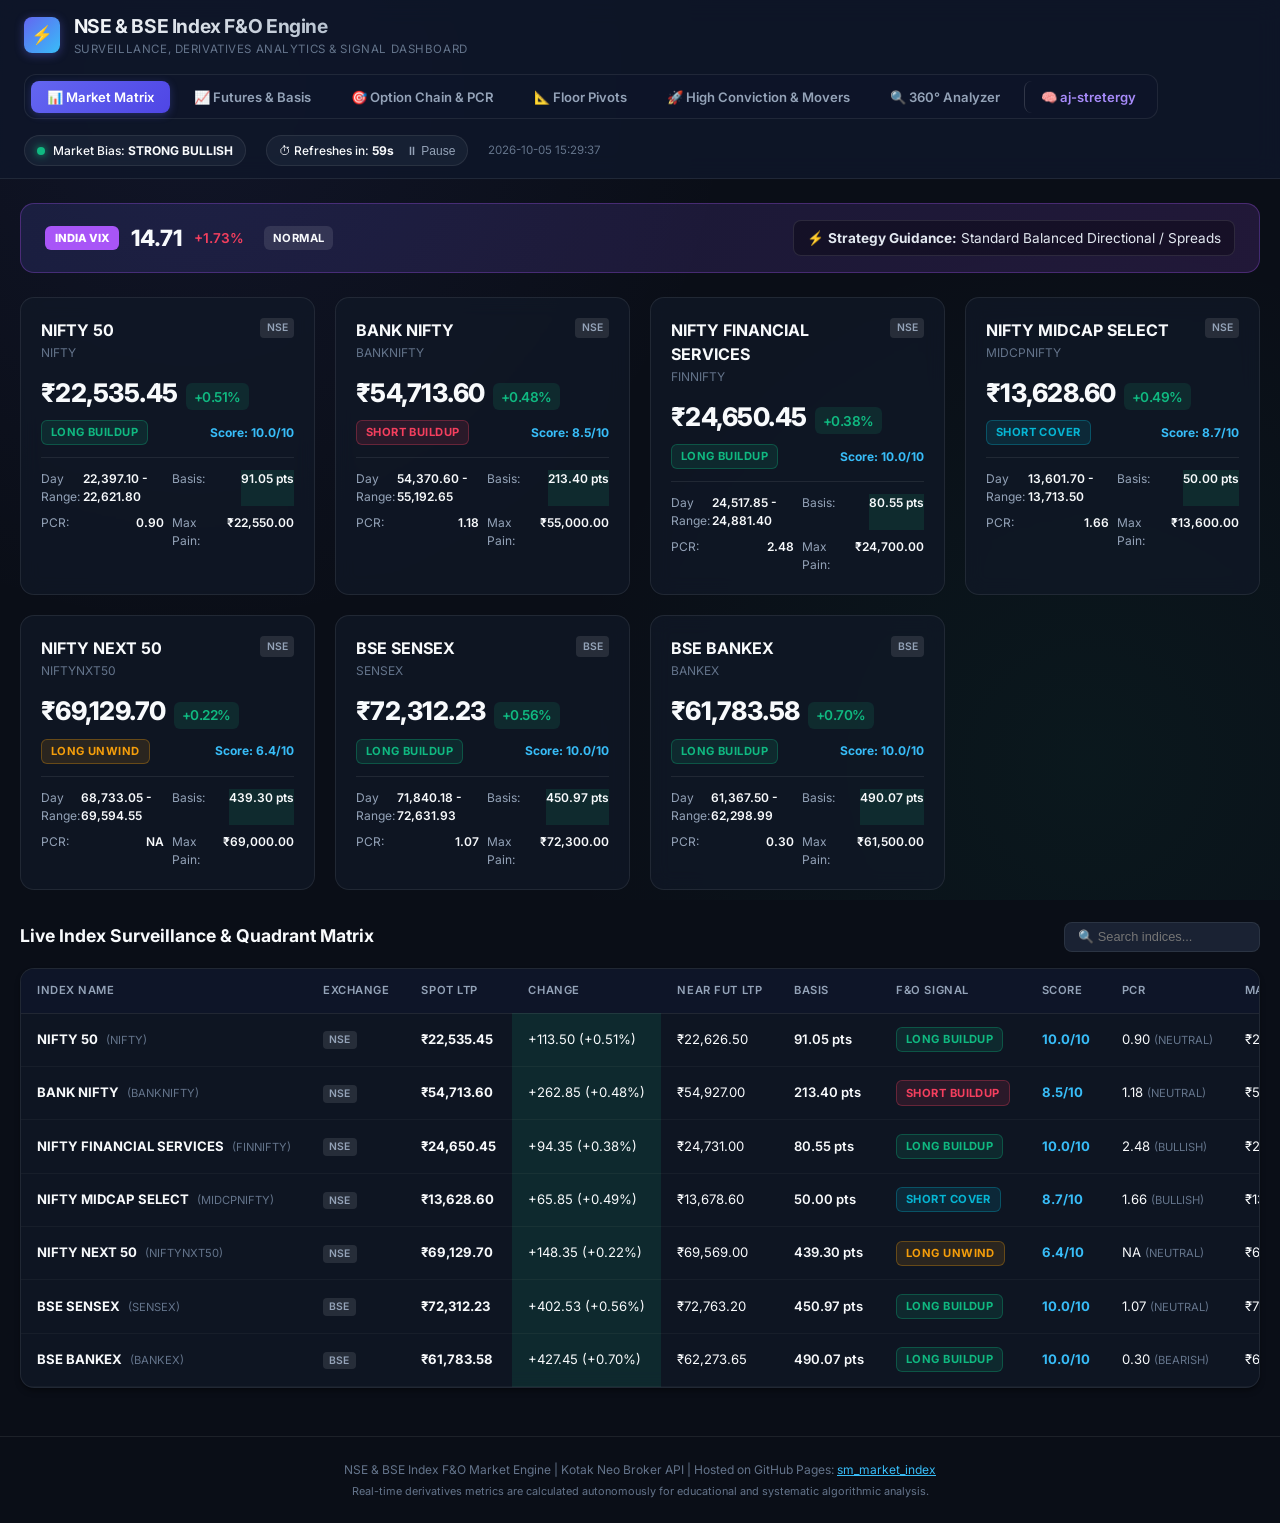
==== commit 6890012e: "Update market_dashboard.html [NSE & BSE Index Dashboard]" ====
--- a/market_dashboard.html
+++ b/market_dashboard.html
@@ -43,7 +43,7 @@
                 <button id="pauseRefreshBtn" style="background:transparent; border:none; color:var(--text-muted); cursor:pointer; font-size:0.75rem; margin-left:4px;">⏸ Pause</button>
             </div>
             <div style="font-size:0.72rem; color:var(--text-dim);">
-                2026-10-05 15:28:17
+                2026-10-05 15:29:37
             </div>
         </div>
     </header>
@@ -89,7 +89,7 @@
             </div>
             <div class="card-metrics">
                 <div class="metric-row"><span>Day Range:</span><span class="metric-val">22,397.10 - 22,621.80</span></div>
-                <div class="metric-row"><span>Basis:</span><span class="metric-val badge-up">90.35 pts</span></div>
+                <div class="metric-row"><span>Basis:</span><span class="metric-val badge-up">91.05 pts</span></div>
                 <div class="metric-row"><span>PCR:</span><span class="metric-val">0.90</span></div>
                 <div class="metric-row"><span>Max Pain:</span><span class="metric-val">₹22,550.00</span></div>
             </div>
@@ -108,12 +108,12 @@
                 <span class="card-change badge-up">+0.48%</span>
             </div>
             <div style="display:flex; justify-content:space-between; align-items:center; margin-bottom:0.75rem;">
-                <span class="badge badge-unwind">LONG UNWIND</span>
-                <span style="font-size:0.75rem; font-weight:700; color:var(--accent-blue);">Score: 6.4/10</span>
+                <span class="badge badge-short">SHORT BUILDUP</span>
+                <span style="font-size:0.75rem; font-weight:700; color:var(--accent-blue);">Score: 8.5/10</span>
             </div>
             <div class="card-metrics">
                 <div class="metric-row"><span>Day Range:</span><span class="metric-val">54,370.60 - 55,192.65</span></div>
-                <div class="metric-row"><span>Basis:</span><span class="metric-val badge-up">222.00 pts</span></div>
+                <div class="metric-row"><span>Basis:</span><span class="metric-val badge-up">213.40 pts</span></div>
                 <div class="metric-row"><span>PCR:</span><span class="metric-val">1.18</span></div>
                 <div class="metric-row"><span>Max Pain:</span><span class="metric-val">₹55,000.00</span></div>
             </div>
@@ -138,7 +138,7 @@
             <div class="card-metrics">
                 <div class="metric-row"><span>Day Range:</span><span class="metric-val">24,517.85 - 24,881.40</span></div>
                 <div class="metric-row"><span>Basis:</span><span class="metric-val badge-up">80.55 pts</span></div>
-                <div class="metric-row"><span>PCR:</span><span class="metric-val">2.49</span></div>
+                <div class="metric-row"><span>PCR:</span><span class="metric-val">2.48</span></div>
                 <div class="metric-row"><span>Max Pain:</span><span class="metric-val">₹24,700.00</span></div>
             </div>
         </div>
@@ -156,12 +156,12 @@
                 <span class="card-change badge-up">+0.49%</span>
             </div>
             <div style="display:flex; justify-content:space-between; align-items:center; margin-bottom:0.75rem;">
-                <span class="badge badge-unwind">LONG UNWIND</span>
-                <span style="font-size:0.75rem; font-weight:700; color:var(--accent-blue);">Score: 6.4/10</span>
+                <span class="badge badge-cover">SHORT COVER</span>
+                <span style="font-size:0.75rem; font-weight:700; color:var(--accent-blue);">Score: 8.7/10</span>
             </div>
             <div class="card-metrics">
                 <div class="metric-row"><span>Day Range:</span><span class="metric-val">13,601.70 - 13,713.50</span></div>
-                <div class="metric-row"><span>Basis:</span><span class="metric-val badge-up">40.95 pts</span></div>
+                <div class="metric-row"><span>Basis:</span><span class="metric-val badge-up">50.00 pts</span></div>
                 <div class="metric-row"><span>PCR:</span><span class="metric-val">1.66</span></div>
                 <div class="metric-row"><span>Max Pain:</span><span class="metric-val">₹13,600.00</span></div>
             </div>
@@ -176,16 +176,16 @@
                 <span class="card-exchange">NSE</span>
             </div>
             <div class="card-price">
-                ₹69,133.80
+                ₹69,129.70
                 <span class="card-change badge-up">+0.22%</span>
             </div>
             <div style="display:flex; justify-content:space-between; align-items:center; margin-bottom:0.75rem;">
-                <span class="badge badge-long">LONG BUILDUP</span>
-                <span style="font-size:0.75rem; font-weight:700; color:var(--accent-blue);">Score: 10.0/10</span>
+                <span class="badge badge-unwind">LONG UNWIND</span>
+                <span style="font-size:0.75rem; font-weight:700; color:var(--accent-blue);">Score: 6.4/10</span>
             </div>
             <div class="card-metrics">
                 <div class="metric-row"><span>Day Range:</span><span class="metric-val">68,733.05 - 69,594.55</span></div>
-                <div class="metric-row"><span>Basis:</span><span class="metric-val badge-up">436.00 pts</span></div>
+                <div class="metric-row"><span>Basis:</span><span class="metric-val badge-up">439.30 pts</span></div>
                 <div class="metric-row"><span>PCR:</span><span class="metric-val">NA</span></div>
                 <div class="metric-row"><span>Max Pain:</span><span class="metric-val">₹69,000.00</span></div>
             </div>
@@ -205,12 +205,12 @@
             </div>
             <div style="display:flex; justify-content:space-between; align-items:center; margin-bottom:0.75rem;">
                 <span class="badge badge-long">LONG BUILDUP</span>
-                <span style="font-size:0.75rem; font-weight:700; color:var(--accent-blue);">Score: 9.2/10</span>
+                <span style="font-size:0.75rem; font-weight:700; color:var(--accent-blue);">Score: 10.0/10</span>
             </div>
             <div class="card-metrics">
                 <div class="metric-row"><span>Day Range:</span><span class="metric-val">71,840.18 - 72,631.93</span></div>
                 <div class="metric-row"><span>Basis:</span><span class="metric-val badge-up">450.97 pts</span></div>
-                <div class="metric-row"><span>PCR:</span><span class="metric-val">1.06</span></div>
+                <div class="metric-row"><span>PCR:</span><span class="metric-val">1.07</span></div>
                 <div class="metric-row"><span>Max Pain:</span><span class="metric-val">₹72,300.00</span></div>
             </div>
         </div>
@@ -270,8 +270,8 @@
             <td><span class="card-exchange">NSE</span></td>
             <td style="font-weight:700;">₹22,535.45</td>
             <td class="badge-up">+113.50 (+0.51%)</td>
-            <td>₹22,625.80</td>
-            <td style="font-weight:600;">90.35 pts</td>
+            <td>₹22,626.50</td>
+            <td style="font-weight:600;">91.05 pts</td>
             <td><span class="badge badge-long">LONG BUILDUP</span></td>
             <td><b style="color:var(--accent-blue);">10.0/10</b></td>
             <td>0.90 <span style="font-size:0.7rem; color:var(--text-dim);">(NEUTRAL)</span></td>
@@ -284,10 +284,10 @@
             <td><span class="card-exchange">NSE</span></td>
             <td style="font-weight:700;">₹54,713.60</td>
             <td class="badge-up">+262.85 (+0.48%)</td>
-            <td>₹54,935.60</td>
-            <td style="font-weight:600;">222.00 pts</td>
-            <td><span class="badge badge-unwind">LONG UNWIND</span></td>
-            <td><b style="color:var(--accent-blue);">6.4/10</b></td>
+            <td>₹54,927.00</td>
+            <td style="font-weight:600;">213.40 pts</td>
+            <td><span class="badge badge-short">SHORT BUILDUP</span></td>
+            <td><b style="color:var(--accent-blue);">8.5/10</b></td>
             <td>1.18 <span style="font-size:0.7rem; color:var(--text-dim);">(NEUTRAL)</span></td>
             <td>₹55,000.00</td>
             <td><span class="badge" style="background:rgba(148,163,184,0.12); color:#94a3b8;">RANGE BOUND</span></td>
@@ -302,7 +302,7 @@
             <td style="font-weight:600;">80.55 pts</td>
             <td><span class="badge badge-long">LONG BUILDUP</span></td>
             <td><b style="color:var(--accent-blue);">10.0/10</b></td>
-            <td>2.49 <span style="font-size:0.7rem; color:var(--text-dim);">(BULLISH)</span></td>
+            <td>2.48 <span style="font-size:0.7rem; color:var(--text-dim);">(BULLISH)</span></td>
             <td>₹24,700.00</td>
             <td><span class="badge" style="background:rgba(148,163,184,0.12); color:#94a3b8;">RANGE BOUND</span></td>
         </tr>
@@ -312,10 +312,10 @@
             <td><span class="card-exchange">NSE</span></td>
             <td style="font-weight:700;">₹13,628.60</td>
             <td class="badge-up">+65.85 (+0.49%)</td>
-            <td>₹13,669.55</td>
-            <td style="font-weight:600;">40.95 pts</td>
-            <td><span class="badge badge-unwind">LONG UNWIND</span></td>
-            <td><b style="color:var(--accent-blue);">6.4/10</b></td>
+            <td>₹13,678.60</td>
+            <td style="font-weight:600;">50.00 pts</td>
+            <td><span class="badge badge-cover">SHORT COVER</span></td>
+            <td><b style="color:var(--accent-blue);">8.7/10</b></td>
             <td>1.66 <span style="font-size:0.7rem; color:var(--text-dim);">(BULLISH)</span></td>
             <td>₹13,600.00</td>
             <td><span class="badge" style="background:rgba(148,163,184,0.12); color:#94a3b8;">RANGE BOUND</span></td>
@@ -324,12 +324,12 @@
         <tr>
             <td><b>NIFTY NEXT 50</b> <span style="font-size:0.7rem; color:var(--text-dim); margin-left:4px;">(NIFTYNXT50)</span></td>
             <td><span class="card-exchange">NSE</span></td>
-            <td style="font-weight:700;">₹69,133.80</td>
-            <td class="badge-up">+152.45 (+0.22%)</td>
-            <td>₹69,569.80</td>
-            <td style="font-weight:600;">436.00 pts</td>
-            <td><span class="badge badge-long">LONG BUILDUP</span></td>
-            <td><b style="color:var(--accent-blue);">10.0/10</b></td>
+            <td style="font-weight:700;">₹69,129.70</td>
+            <td class="badge-up">+148.35 (+0.22%)</td>
+            <td>₹69,569.00</td>
+            <td style="font-weight:600;">439.30 pts</td>
+            <td><span class="badge badge-unwind">LONG UNWIND</span></td>
+            <td><b style="color:var(--accent-blue);">6.4/10</b></td>
             <td>NA <span style="font-size:0.7rem; color:var(--text-dim);">(NEUTRAL)</span></td>
             <td>₹69,000.00</td>
             <td><span class="badge" style="background:rgba(148,163,184,0.12); color:#94a3b8;">RANGE BOUND</span></td>
@@ -343,8 +343,8 @@
             <td>₹72,763.20</td>
             <td style="font-weight:600;">450.97 pts</td>
             <td><span class="badge badge-long">LONG BUILDUP</span></td>
-            <td><b style="color:var(--accent-blue);">9.2/10</b></td>
-            <td>1.06 <span style="font-size:0.7rem; color:var(--text-dim);">(NEUTRAL)</span></td>
+            <td><b style="color:var(--accent-blue);">10.0/10</b></td>
+            <td>1.07 <span style="font-size:0.7rem; color:var(--text-dim);">(NEUTRAL)</span></td>
             <td>₹72,300.00</td>
             <td><span class="badge" style="background:rgba(148,163,184,0.12); color:#94a3b8;">RANGE BOUND</span></td>
         </tr>
@@ -399,30 +399,30 @@
         <tr>
             <td><b>NIFTY 50</b> (NIFTY)</td>
             <td>₹22,535.45</td>
-            <td style="font-weight:700; color:var(--accent-blue);">₹22,625.80</td>
-            <td>0.42%</td>
-            <td>19,143,215</td>
-            <td>₹22,635.26</td>
-            <td style="font-weight:700;">90.35 pts</td>
+            <td style="font-weight:700; color:var(--accent-blue);">₹22,626.50</td>
+            <td>0.43%</td>
+            <td>19,146,920</td>
+            <td>₹22,635.23</td>
+            <td style="font-weight:700;">91.05 pts</td>
             <td><span class="badge badge-long">PREMIUM</span></td>
-            <td>₹22,719.90</td>
-            <td>2,306,395</td>
-            <td>₹22,849.00</td>
-            <td>230,945</td>
+            <td>₹22,720.70</td>
+            <td>2,307,110</td>
+            <td>₹22,852.30</td>
+            <td>231,010</td>
         </tr>
         
         <tr>
             <td><b>BANK NIFTY</b> (BANKNIFTY)</td>
             <td>₹54,713.60</td>
-            <td style="font-weight:700; color:var(--accent-blue);">₹54,935.60</td>
-            <td>0.26%</td>
-            <td>2,325,150</td>
-            <td>₹55,136.96</td>
-            <td style="font-weight:700;">222.00 pts</td>
+            <td style="font-weight:700; color:var(--accent-blue);">₹54,927.00</td>
+            <td>0.24%</td>
+            <td>2,325,270</td>
+            <td>₹55,136.32</td>
+            <td style="font-weight:700;">213.40 pts</td>
             <td><span class="badge badge-long">PREMIUM</span></td>
-            <td>₹55,240.00</td>
-            <td>162,690</td>
-            <td>₹55,574.20</td>
+            <td>₹55,245.60</td>
+            <td>162,780</td>
+            <td>₹55,563.60</td>
             <td>19,980</td>
         </tr>
         
@@ -444,11 +444,11 @@
         <tr>
             <td><b>NIFTY MIDCAP SELECT</b> (MIDCPNIFTY)</td>
             <td>₹13,628.60</td>
-            <td style="font-weight:700; color:var(--accent-blue);">₹13,669.55</td>
-            <td>0.39%</td>
-            <td>2,032,680</td>
-            <td>₹13,717.27</td>
-            <td style="font-weight:700;">40.95 pts</td>
+            <td style="font-weight:700; color:var(--accent-blue);">₹13,678.60</td>
+            <td>0.46%</td>
+            <td>2,032,440</td>
+            <td>₹13,717.23</td>
+            <td style="font-weight:700;">50.00 pts</td>
             <td><span class="badge badge-long">PREMIUM</span></td>
             <td>₹13,706.80</td>
             <td>78,240</td>
@@ -458,12 +458,12 @@
         
         <tr>
             <td><b>NIFTY NEXT 50</b> (NIFTYNXT50)</td>
-            <td>₹69,133.80</td>
-            <td style="font-weight:700; color:var(--accent-blue);">₹69,569.80</td>
+            <td>₹69,129.70</td>
+            <td style="font-weight:700; color:var(--accent-blue);">₹69,569.00</td>
             <td>0.52%</td>
             <td>16,750</td>
-            <td>₹69,510.89</td>
-            <td style="font-weight:700;">436.00 pts</td>
+            <td>₹69,511.43</td>
+            <td style="font-weight:700;">439.30 pts</td>
             <td><span class="badge badge-long">PREMIUM</span></td>
             <td>₹69,650.00</td>
             <td>325</td>
@@ -476,7 +476,7 @@
             <td>₹72,312.23</td>
             <td style="font-weight:700; color:var(--accent-blue);">₹72,763.20</td>
             <td>0.36%</td>
-            <td>93,280</td>
+            <td>93,200</td>
             <td>₹72,792.37</td>
             <td style="font-weight:700;">450.97 pts</td>
             <td><span class="badge badge-long">PREMIUM</span></td>
@@ -528,16 +528,16 @@
                 </div>
                 <div style="background:rgba(255,255,255,0.03); padding:0.6rem; border-radius:8px;">
                     <div style="color:var(--text-muted); font-size:0.7rem;">ATM Straddle Premium</div>
-                    <div style="font-size:1rem; font-weight:700; color:var(--accent-blue);">₹161.80</div>
+                    <div style="font-size:1rem; font-weight:700; color:var(--accent-blue);">₹159.90</div>
                 </div>
                 <div style="background:rgba(255,255,255,0.03); padding:0.6rem; border-radius:8px;">
                     <div style="color:var(--text-muted); font-size:0.7rem;">Implied Move (1-SD)</div>
-                    <div style="font-size:1rem; font-weight:700;">±0.72%</div>
+                    <div style="font-size:1rem; font-weight:700;">±0.71%</div>
                 </div>
             </div>
             <div style="margin-top:0.75rem; font-size:0.72rem; color:var(--text-dim); display:flex; justify-content:space-between;">
-                <span>Total Call OI: <b>83,090,085</b></span>
-                <span>Total Put OI: <b>75,106,395</b></span>
+                <span>Total Call OI: <b>81,481,530</b></span>
+                <span>Total Put OI: <b>73,410,415</b></span>
             </div>
         </div>
         
@@ -557,7 +557,7 @@
                 </div>
                 <div style="background:rgba(255,255,255,0.03); padding:0.6rem; border-radius:8px;">
                     <div style="color:var(--text-muted); font-size:0.7rem;">ATM Straddle Premium</div>
-                    <div style="font-size:1rem; font-weight:700; color:var(--accent-blue);">₹1,734.75</div>
+                    <div style="font-size:1rem; font-weight:700; color:var(--accent-blue);">₹1,736.10</div>
                 </div>
                 <div style="background:rgba(255,255,255,0.03); padding:0.6rem; border-radius:8px;">
                     <div style="color:var(--text-muted); font-size:0.7rem;">Implied Move (1-SD)</div>
@@ -565,15 +565,15 @@
                 </div>
             </div>
             <div style="margin-top:0.75rem; font-size:0.72rem; color:var(--text-dim); display:flex; justify-content:space-between;">
-                <span>Total Call OI: <b>1,839,330</b></span>
-                <span>Total Put OI: <b>2,165,640</b></span>
+                <span>Total Call OI: <b>1,838,400</b></span>
+                <span>Total Put OI: <b>2,165,880</b></span>
             </div>
         </div>
         
         <div class="card">
             <div class="card-top">
                 <div class="card-title">NIFTY FINANCIAL SERVICES Options Analysis</div>
-                <span class="badge badge-long">BULLISH (PCR 2.49)</span>
+                <span class="badge badge-long">BULLISH (PCR 2.48)</span>
             </div>
             <div style="display:grid; grid-template-columns:repeat(2, 1fr); gap:0.75rem; margin-top:0.75rem; font-size:0.8rem;">
                 <div style="background:rgba(255,255,255,0.03); padding:0.6rem; border-radius:8px;">
@@ -594,8 +594,8 @@
                 </div>
             </div>
             <div style="margin-top:0.75rem; font-size:0.72rem; color:var(--text-dim); display:flex; justify-content:space-between;">
-                <span>Total Call OI: <b>52,980</b></span>
-                <span>Total Put OI: <b>131,700</b></span>
+                <span>Total Call OI: <b>53,100</b></span>
+                <span>Total Put OI: <b>131,760</b></span>
             </div>
         </div>
         
@@ -615,7 +615,7 @@
                 </div>
                 <div style="background:rgba(255,255,255,0.03); padding:0.6rem; border-radius:8px;">
                     <div style="color:var(--text-muted); font-size:0.7rem;">ATM Straddle Premium</div>
-                    <div style="font-size:1rem; font-weight:700; color:var(--accent-blue);">₹483.85</div>
+                    <div style="font-size:1rem; font-weight:700; color:var(--accent-blue);">₹484.00</div>
                 </div>
                 <div style="background:rgba(255,255,255,0.03); padding:0.6rem; border-radius:8px;">
                     <div style="color:var(--text-muted); font-size:0.7rem;">Implied Move (1-SD)</div>
@@ -623,8 +623,8 @@
                 </div>
             </div>
             <div style="margin-top:0.75rem; font-size:0.72rem; color:var(--text-dim); display:flex; justify-content:space-between;">
-                <span>Total Call OI: <b>617,520</b></span>
-                <span>Total Put OI: <b>1,022,160</b></span>
+                <span>Total Call OI: <b>613,800</b></span>
+                <span>Total Put OI: <b>1,020,840</b></span>
             </div>
         </div>
         
@@ -660,7 +660,7 @@
         <div class="card">
             <div class="card-top">
                 <div class="card-title">BSE SENSEX Options Analysis</div>
-                <span class="badge badge-flat">NEUTRAL (PCR 1.06)</span>
+                <span class="badge badge-flat">NEUTRAL (PCR 1.07)</span>
             </div>
             <div style="display:grid; grid-template-columns:repeat(2, 1fr); gap:0.75rem; margin-top:0.75rem; font-size:0.8rem;">
                 <div style="background:rgba(255,255,255,0.03); padding:0.6rem; border-radius:8px;">
@@ -673,16 +673,16 @@
                 </div>
                 <div style="background:rgba(255,255,255,0.03); padding:0.6rem; border-radius:8px;">
                     <div style="color:var(--text-muted); font-size:0.7rem;">ATM Straddle Premium</div>
-                    <div style="font-size:1rem; font-weight:700; color:var(--accent-blue);">₹901.15</div>
+                    <div style="font-size:1rem; font-weight:700; color:var(--accent-blue);">₹898.45</div>
                 </div>
                 <div style="background:rgba(255,255,255,0.03); padding:0.6rem; border-radius:8px;">
                     <div style="color:var(--text-muted); font-size:0.7rem;">Implied Move (1-SD)</div>
-                    <div style="font-size:1rem; font-weight:700;">±1.25%</div>
+                    <div style="font-size:1rem; font-weight:700;">±1.24%</div>
                 </div>
             </div>
             <div style="margin-top:0.75rem; font-size:0.72rem; color:var(--text-dim); display:flex; justify-content:space-between;">
-                <span>Total Call OI: <b>3,253,740</b></span>
-                <span>Total Put OI: <b>3,458,940</b></span>
+                <span>Total Call OI: <b>3,152,800</b></span>
+                <span>Total Put OI: <b>3,372,600</b></span>
             </div>
         </div>
         
@@ -798,7 +798,7 @@
         
         <tr>
             <td><b>NIFTY NEXT 50</b> (NIFTYNXT50)</td>
-            <td style="font-weight:700;">₹69,133.80</td>
+            <td style="font-weight:700;">₹69,129.70</td>
             <td><span class="badge" style="background:rgba(148,163,184,0.12); color:#94a3b8;">RANGE BOUND</span></td>
             <td style="color:#f43f5e;">₹70,334.42</td>
             <td style="color:#fb7185;">₹69,964.48</td>
@@ -1249,9 +1249,9 @@
                     <div style="font-size:1.5rem; font-weight:800; margin:0.5rem 0;">₹22,535.45</div>
                     <div class="card-metrics">
                         <div class="metric-row"><span>Day High / Low:</span><span class="metric-val">22,621.80 / 22,397.10</span></div>
-                        <div class="metric-row"><span>Near Fut LTP:</span><span class="metric-val">₹22,625.80</span></div>
-                        <div class="metric-row"><span>Basis:</span><span class="metric-val">90.35 pts (PREMIUM)</span></div>
-                        <div class="metric-row"><span>Open Interest:</span><span class="metric-val">19,143,215</span></div>
+                        <div class="metric-row"><span>Near Fut LTP:</span><span class="metric-val">₹22,626.50</span></div>
+                        <div class="metric-row"><span>Basis:</span><span class="metric-val">91.05 pts (PREMIUM)</span></div>
+                        <div class="metric-row"><span>Open Interest:</span><span class="metric-val">19,146,920</span></div>
                     </div>
                 </div>
 
@@ -1261,8 +1261,8 @@
                     <div class="card-metrics">
                         <div class="metric-row"><span>ATM Strike:</span><span class="metric-val">₹22,550.00</span></div>
                         <div class="metric-row"><span>Max Pain:</span><span class="metric-val">₹22,550.00</span></div>
-                        <div class="metric-row"><span>ATM Straddle:</span><span class="metric-val">₹161.80</span></div>
-                        <div class="metric-row"><span>Expected Range:</span><span class="metric-val">±0.72%</span></div>
+                        <div class="metric-row"><span>ATM Straddle:</span><span class="metric-val">₹159.90</span></div>
+                        <div class="metric-row"><span>Expected Range:</span><span class="metric-val">±0.71%</span></div>
                     </div>
                 </div>
 
@@ -1286,9 +1286,9 @@
                     <div style="font-size:1.5rem; font-weight:800; margin:0.5rem 0;">₹54,713.60</div>
                     <div class="card-metrics">
                         <div class="metric-row"><span>Day High / Low:</span><span class="metric-val">55,192.65 / 54,370.60</span></div>
-                        <div class="metric-row"><span>Near Fut LTP:</span><span class="metric-val">₹54,935.60</span></div>
-                        <div class="metric-row"><span>Basis:</span><span class="metric-val">222.00 pts (PREMIUM)</span></div>
-                        <div class="metric-row"><span>Open Interest:</span><span class="metric-val">2,325,150</span></div>
+                        <div class="metric-row"><span>Near Fut LTP:</span><span class="metric-val">₹54,927.00</span></div>
+                        <div class="metric-row"><span>Basis:</span><span class="metric-val">213.40 pts (PREMIUM)</span></div>
+                        <div class="metric-row"><span>Open Interest:</span><span class="metric-val">2,325,270</span></div>
                     </div>
                 </div>
 
@@ -1298,7 +1298,7 @@
                     <div class="card-metrics">
                         <div class="metric-row"><span>ATM Strike:</span><span class="metric-val">₹54,700.00</span></div>
                         <div class="metric-row"><span>Max Pain:</span><span class="metric-val">₹55,000.00</span></div>
-                        <div class="metric-row"><span>ATM Straddle:</span><span class="metric-val">₹1,734.75</span></div>
+                        <div class="metric-row"><span>ATM Straddle:</span><span class="metric-val">₹1,736.10</span></div>
                         <div class="metric-row"><span>Expected Range:</span><span class="metric-val">±3.17%</span></div>
                     </div>
                 </div>
@@ -1331,7 +1331,7 @@
 
                 <div class="card">
                     <div style="font-size:0.75rem; color:var(--text-dim); text-transform:uppercase;">Derivative Sentiment & Range</div>
-                    <div style="font-size:1.5rem; font-weight:800; color:var(--accent-blue); margin:0.5rem 0;">PCR: 2.49</div>
+                    <div style="font-size:1.5rem; font-weight:800; color:var(--accent-blue); margin:0.5rem 0;">PCR: 2.48</div>
                     <div class="card-metrics">
                         <div class="metric-row"><span>ATM Strike:</span><span class="metric-val">₹24,650.00</span></div>
                         <div class="metric-row"><span>Max Pain:</span><span class="metric-val">₹24,700.00</span></div>
@@ -1360,9 +1360,9 @@
                     <div style="font-size:1.5rem; font-weight:800; margin:0.5rem 0;">₹13,628.60</div>
                     <div class="card-metrics">
                         <div class="metric-row"><span>Day High / Low:</span><span class="metric-val">13,713.50 / 13,601.70</span></div>
-                        <div class="metric-row"><span>Near Fut LTP:</span><span class="metric-val">₹13,669.55</span></div>
-                        <div class="metric-row"><span>Basis:</span><span class="metric-val">40.95 pts (PREMIUM)</span></div>
-                        <div class="metric-row"><span>Open Interest:</span><span class="metric-val">2,032,680</span></div>
+                        <div class="metric-row"><span>Near Fut LTP:</span><span class="metric-val">₹13,678.60</span></div>
+                        <div class="metric-row"><span>Basis:</span><span class="metric-val">50.00 pts (PREMIUM)</span></div>
+                        <div class="metric-row"><span>Open Interest:</span><span class="metric-val">2,032,440</span></div>
                     </div>
                 </div>
 
@@ -1372,7 +1372,7 @@
                     <div class="card-metrics">
                         <div class="metric-row"><span>ATM Strike:</span><span class="metric-val">₹13,625.00</span></div>
                         <div class="metric-row"><span>Max Pain:</span><span class="metric-val">₹13,600.00</span></div>
-                        <div class="metric-row"><span>ATM Straddle:</span><span class="metric-val">₹483.85</span></div>
+                        <div class="metric-row"><span>ATM Straddle:</span><span class="metric-val">₹484.00</span></div>
                         <div class="metric-row"><span>Expected Range:</span><span class="metric-val">±3.55%</span></div>
                     </div>
                 </div>
@@ -1394,11 +1394,11 @@
             <div style="display:grid; grid-template-columns:repeat(auto-fit, minmax(280px, 1fr)); gap:1.25rem; margin-bottom:1.5rem;">
                 <div class="card">
                     <div style="font-size:0.75rem; color:var(--text-dim); text-transform:uppercase;">Spot & Futures Metrics</div>
-                    <div style="font-size:1.5rem; font-weight:800; margin:0.5rem 0;">₹69,133.80</div>
+                    <div style="font-size:1.5rem; font-weight:800; margin:0.5rem 0;">₹69,129.70</div>
                     <div class="card-metrics">
                         <div class="metric-row"><span>Day High / Low:</span><span class="metric-val">69,594.55 / 68,733.05</span></div>
-                        <div class="metric-row"><span>Near Fut LTP:</span><span class="metric-val">₹69,569.80</span></div>
-                        <div class="metric-row"><span>Basis:</span><span class="metric-val">436.00 pts (PREMIUM)</span></div>
+                        <div class="metric-row"><span>Near Fut LTP:</span><span class="metric-val">₹69,569.00</span></div>
+                        <div class="metric-row"><span>Basis:</span><span class="metric-val">439.30 pts (PREMIUM)</span></div>
                         <div class="metric-row"><span>Open Interest:</span><span class="metric-val">16,750</span></div>
                     </div>
                 </div>
@@ -1436,18 +1436,18 @@
                         <div class="metric-row"><span>Day High / Low:</span><span class="metric-val">72,631.93 / 71,840.18</span></div>
                         <div class="metric-row"><span>Near Fut LTP:</span><span class="metric-val">₹72,763.20</span></div>
                         <div class="metric-row"><span>Basis:</span><span class="metric-val">450.97 pts (PREMIUM)</span></div>
-                        <div class="metric-row"><span>Open Interest:</span><span class="metric-val">93,280</span></div>
+                        <div class="metric-row"><span>Open Interest:</span><span class="metric-val">93,200</span></div>
                     </div>
                 </div>
 
                 <div class="card">
                     <div style="font-size:0.75rem; color:var(--text-dim); text-transform:uppercase;">Derivative Sentiment & Range</div>
-                    <div style="font-size:1.5rem; font-weight:800; color:var(--accent-blue); margin:0.5rem 0;">PCR: 1.06</div>
+                    <div style="font-size:1.5rem; font-weight:800; color:var(--accent-blue); margin:0.5rem 0;">PCR: 1.07</div>
                     <div class="card-metrics">
                         <div class="metric-row"><span>ATM Strike:</span><span class="metric-val">₹72,300.00</span></div>
                         <div class="metric-row"><span>Max Pain:</span><span class="metric-val">₹72,300.00</span></div>
-                        <div class="metric-row"><span>ATM Straddle:</span><span class="metric-val">₹901.15</span></div>
-                        <div class="metric-row"><span>Expected Range:</span><span class="metric-val">±1.25%</span></div>
+                        <div class="metric-row"><span>ATM Straddle:</span><span class="metric-val">₹898.45</span></div>
+                        <div class="metric-row"><span>Expected Range:</span><span class="metric-val">±1.24%</span></div>
                     </div>
                 </div>
 
@@ -1535,7 +1535,7 @@
         <!-- 1 · Where we stand -->
         <div style="margin-bottom:12px;">
             <h1 style="font-size:1.15rem; font-weight:800; margin-bottom:4px;">⚡ Quick Card — NIFTY Surveillance & Bias</h1>
-            <div style="font-size:0.75rem; color:var(--text-dim);">Live Neo Data Snapshot · 2026-10-05 15:28:19 · Automated Strike Math</div>
+            <div style="font-size:0.75rem; color:var(--text-dim);">Live Neo Data Snapshot · 2026-10-05 15:29:39 · Automated Strike Math</div>
         </div>
 
         <div class="card" style="margin-bottom:12px;">
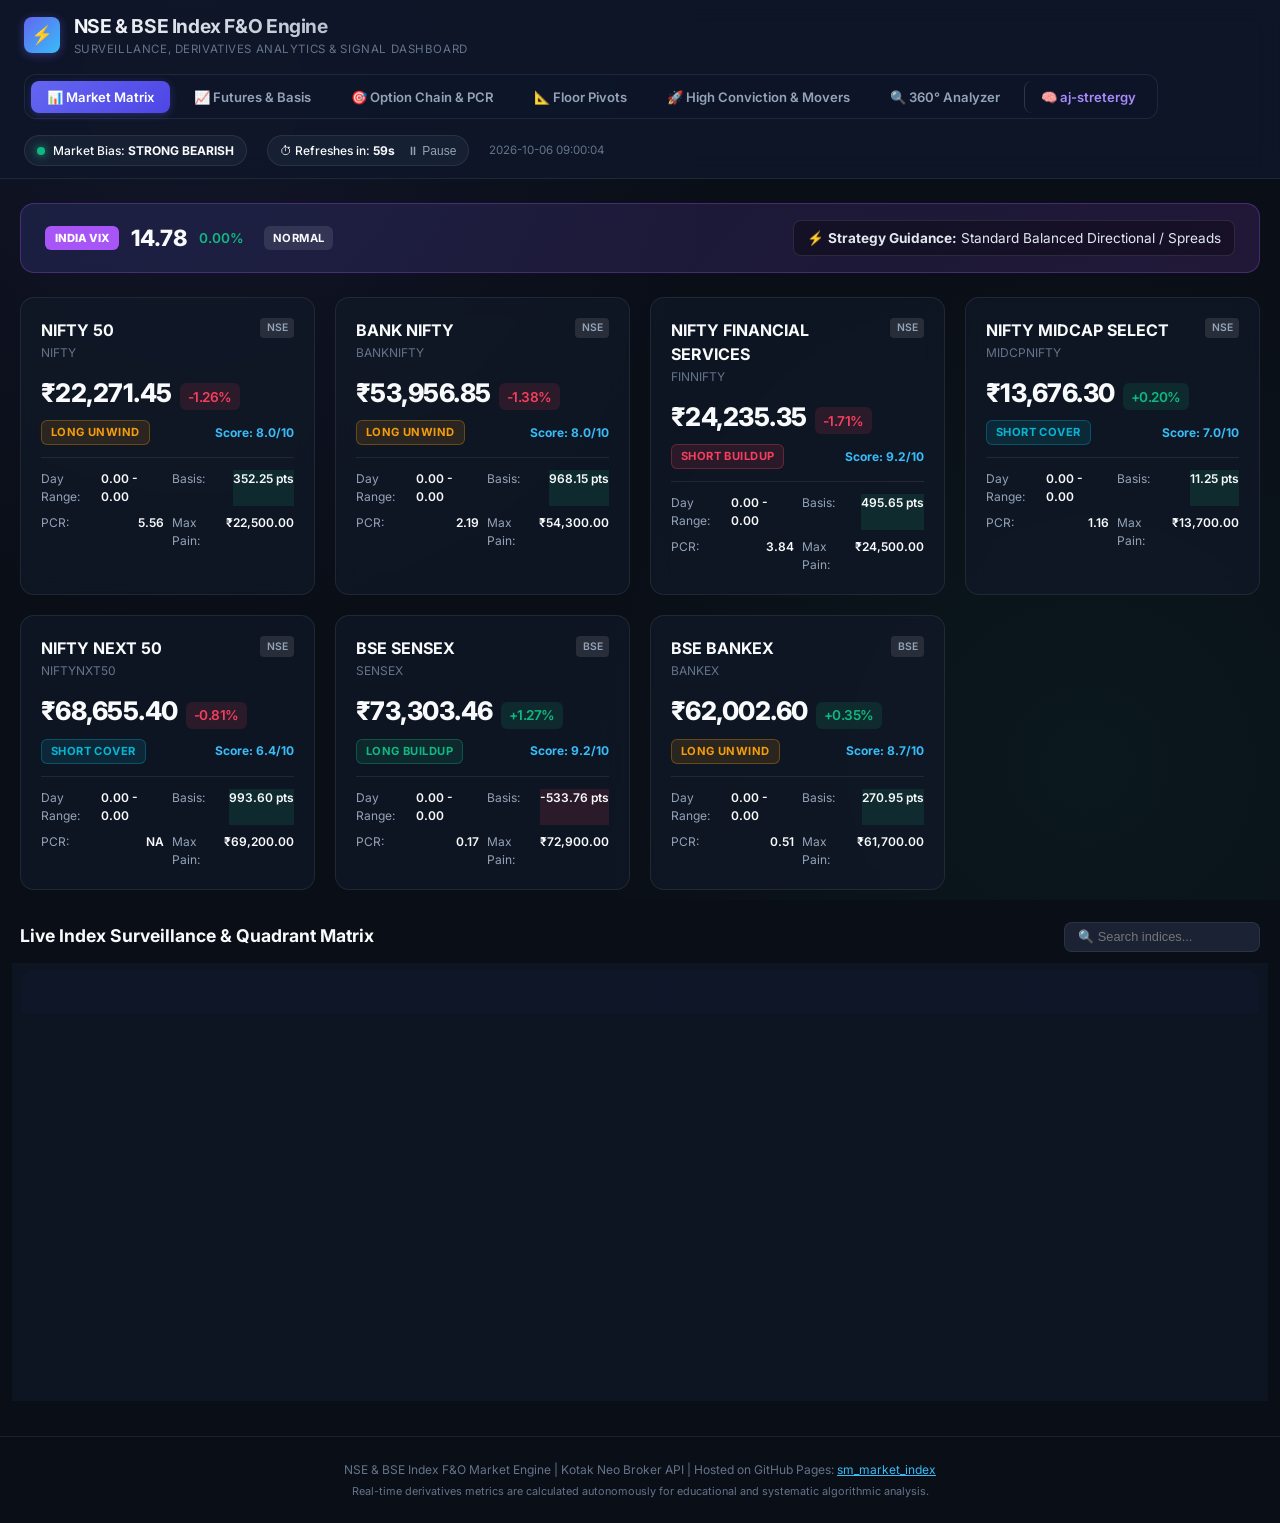
==== commit 3f652dac: "Update market_dashboard.html [NSE & BSE Index Dashboard]" ====
--- a/market_dashboard.html
+++ b/market_dashboard.html
@@ -36,14 +36,14 @@
         <div class="header-status-bar">
             <div class="status-pill">
                 <span class="pulse-dot"></span>
-                <span>Market Bias: <b>STRONG BULLISH</b></span>
+                <span>Market Bias: <b>STRONG BEARISH</b></span>
             </div>
             <div class="status-pill">
                 <span>⏱ Refreshes in: <b id="countdownTimer">60s</b></span>
                 <button id="pauseRefreshBtn" style="background:transparent; border:none; color:var(--text-muted); cursor:pointer; font-size:0.75rem; margin-left:4px;">⏸ Pause</button>
             </div>
             <div style="font-size:0.72rem; color:var(--text-dim);">
-                2026-10-05 15:29:37
+                2026-10-06 09:00:04
             </div>
         </div>
     </header>
@@ -57,9 +57,9 @@
     <div class="vix-banner">
         <div class="vix-header">
             <span class="vix-badge">INDIA VIX</span>
-            <span class="vix-val">14.71</span>
-            <span style="font-size:0.85rem; font-weight:600; color:#f43f5e;">
-                +1.73%
+            <span class="vix-val">14.78</span>
+            <span style="font-size:0.85rem; font-weight:600; color:#10b981;">
+                0.00%
             </span>
             <span class="badge" style="background:rgba(255,255,255,0.1); margin-left:0.5rem;">NORMAL</span>
         </div>
@@ -80,18 +80,18 @@
                 <span class="card-exchange">NSE</span>
             </div>
             <div class="card-price">
-                ₹22,535.45
-                <span class="card-change badge-up">+0.51%</span>
+                ₹22,271.45
+                <span class="card-change badge-down">-1.26%</span>
             </div>
             <div style="display:flex; justify-content:space-between; align-items:center; margin-bottom:0.75rem;">
-                <span class="badge badge-long">LONG BUILDUP</span>
-                <span style="font-size:0.75rem; font-weight:700; color:var(--accent-blue);">Score: 10.0/10</span>
+                <span class="badge badge-unwind">LONG UNWIND</span>
+                <span style="font-size:0.75rem; font-weight:700; color:var(--accent-blue);">Score: 8.0/10</span>
             </div>
             <div class="card-metrics">
-                <div class="metric-row"><span>Day Range:</span><span class="metric-val">22,397.10 - 22,621.80</span></div>
-                <div class="metric-row"><span>Basis:</span><span class="metric-val badge-up">91.05 pts</span></div>
-                <div class="metric-row"><span>PCR:</span><span class="metric-val">0.90</span></div>
-                <div class="metric-row"><span>Max Pain:</span><span class="metric-val">₹22,550.00</span></div>
+                <div class="metric-row"><span>Day Range:</span><span class="metric-val">0.00 - 0.00</span></div>
+                <div class="metric-row"><span>Basis:</span><span class="metric-val badge-up">352.25 pts</span></div>
+                <div class="metric-row"><span>PCR:</span><span class="metric-val">5.56</span></div>
+                <div class="metric-row"><span>Max Pain:</span><span class="metric-val">₹22,500.00</span></div>
             </div>
         </div>
         
@@ -104,18 +104,18 @@
                 <span class="card-exchange">NSE</span>
             </div>
             <div class="card-price">
-                ₹54,713.60
-                <span class="card-change badge-up">+0.48%</span>
+                ₹53,956.85
+                <span class="card-change badge-down">-1.38%</span>
             </div>
             <div style="display:flex; justify-content:space-between; align-items:center; margin-bottom:0.75rem;">
-                <span class="badge badge-short">SHORT BUILDUP</span>
-                <span style="font-size:0.75rem; font-weight:700; color:var(--accent-blue);">Score: 8.5/10</span>
+                <span class="badge badge-unwind">LONG UNWIND</span>
+                <span style="font-size:0.75rem; font-weight:700; color:var(--accent-blue);">Score: 8.0/10</span>
             </div>
             <div class="card-metrics">
-                <div class="metric-row"><span>Day Range:</span><span class="metric-val">54,370.60 - 55,192.65</span></div>
-                <div class="metric-row"><span>Basis:</span><span class="metric-val badge-up">213.40 pts</span></div>
-                <div class="metric-row"><span>PCR:</span><span class="metric-val">1.18</span></div>
-                <div class="metric-row"><span>Max Pain:</span><span class="metric-val">₹55,000.00</span></div>
+                <div class="metric-row"><span>Day Range:</span><span class="metric-val">0.00 - 0.00</span></div>
+                <div class="metric-row"><span>Basis:</span><span class="metric-val badge-up">968.15 pts</span></div>
+                <div class="metric-row"><span>PCR:</span><span class="metric-val">2.19</span></div>
+                <div class="metric-row"><span>Max Pain:</span><span class="metric-val">₹54,300.00</span></div>
             </div>
         </div>
         
@@ -128,18 +128,18 @@
                 <span class="card-exchange">NSE</span>
             </div>
             <div class="card-price">
-                ₹24,650.45
-                <span class="card-change badge-up">+0.38%</span>
+                ₹24,235.35
+                <span class="card-change badge-down">-1.71%</span>
             </div>
             <div style="display:flex; justify-content:space-between; align-items:center; margin-bottom:0.75rem;">
-                <span class="badge badge-long">LONG BUILDUP</span>
-                <span style="font-size:0.75rem; font-weight:700; color:var(--accent-blue);">Score: 10.0/10</span>
+                <span class="badge badge-short">SHORT BUILDUP</span>
+                <span style="font-size:0.75rem; font-weight:700; color:var(--accent-blue);">Score: 9.2/10</span>
             </div>
             <div class="card-metrics">
-                <div class="metric-row"><span>Day Range:</span><span class="metric-val">24,517.85 - 24,881.40</span></div>
-                <div class="metric-row"><span>Basis:</span><span class="metric-val badge-up">80.55 pts</span></div>
-                <div class="metric-row"><span>PCR:</span><span class="metric-val">2.48</span></div>
-                <div class="metric-row"><span>Max Pain:</span><span class="metric-val">₹24,700.00</span></div>
+                <div class="metric-row"><span>Day Range:</span><span class="metric-val">0.00 - 0.00</span></div>
+                <div class="metric-row"><span>Basis:</span><span class="metric-val badge-up">495.65 pts</span></div>
+                <div class="metric-row"><span>PCR:</span><span class="metric-val">3.84</span></div>
+                <div class="metric-row"><span>Max Pain:</span><span class="metric-val">₹24,500.00</span></div>
             </div>
         </div>
         
@@ -152,18 +152,18 @@
                 <span class="card-exchange">NSE</span>
             </div>
             <div class="card-price">
-                ₹13,628.60
-                <span class="card-change badge-up">+0.49%</span>
+                ₹13,676.30
+                <span class="card-change badge-up">+0.20%</span>
             </div>
             <div style="display:flex; justify-content:space-between; align-items:center; margin-bottom:0.75rem;">
                 <span class="badge badge-cover">SHORT COVER</span>
-                <span style="font-size:0.75rem; font-weight:700; color:var(--accent-blue);">Score: 8.7/10</span>
+                <span style="font-size:0.75rem; font-weight:700; color:var(--accent-blue);">Score: 7.0/10</span>
             </div>
             <div class="card-metrics">
-                <div class="metric-row"><span>Day Range:</span><span class="metric-val">13,601.70 - 13,713.50</span></div>
-                <div class="metric-row"><span>Basis:</span><span class="metric-val badge-up">50.00 pts</span></div>
-                <div class="metric-row"><span>PCR:</span><span class="metric-val">1.66</span></div>
-                <div class="metric-row"><span>Max Pain:</span><span class="metric-val">₹13,600.00</span></div>
+                <div class="metric-row"><span>Day Range:</span><span class="metric-val">0.00 - 0.00</span></div>
+                <div class="metric-row"><span>Basis:</span><span class="metric-val badge-up">11.25 pts</span></div>
+                <div class="metric-row"><span>PCR:</span><span class="metric-val">1.16</span></div>
+                <div class="metric-row"><span>Max Pain:</span><span class="metric-val">₹13,700.00</span></div>
             </div>
         </div>
         
@@ -176,18 +176,18 @@
                 <span class="card-exchange">NSE</span>
             </div>
             <div class="card-price">
-                ₹69,129.70
-                <span class="card-change badge-up">+0.22%</span>
+                ₹68,655.40
+                <span class="card-change badge-down">-0.81%</span>
             </div>
             <div style="display:flex; justify-content:space-between; align-items:center; margin-bottom:0.75rem;">
-                <span class="badge badge-unwind">LONG UNWIND</span>
+                <span class="badge badge-cover">SHORT COVER</span>
                 <span style="font-size:0.75rem; font-weight:700; color:var(--accent-blue);">Score: 6.4/10</span>
             </div>
             <div class="card-metrics">
-                <div class="metric-row"><span>Day Range:</span><span class="metric-val">68,733.05 - 69,594.55</span></div>
-                <div class="metric-row"><span>Basis:</span><span class="metric-val badge-up">439.30 pts</span></div>
+                <div class="metric-row"><span>Day Range:</span><span class="metric-val">0.00 - 0.00</span></div>
+                <div class="metric-row"><span>Basis:</span><span class="metric-val badge-up">993.60 pts</span></div>
                 <div class="metric-row"><span>PCR:</span><span class="metric-val">NA</span></div>
-                <div class="metric-row"><span>Max Pain:</span><span class="metric-val">₹69,000.00</span></div>
+                <div class="metric-row"><span>Max Pain:</span><span class="metric-val">₹69,200.00</span></div>
             </div>
         </div>
         
@@ -200,18 +200,18 @@
                 <span class="card-exchange">BSE</span>
             </div>
             <div class="card-price">
-                ₹72,312.23
-                <span class="card-change badge-up">+0.56%</span>
+                ₹73,303.46
+                <span class="card-change badge-up">+1.27%</span>
             </div>
             <div style="display:flex; justify-content:space-between; align-items:center; margin-bottom:0.75rem;">
                 <span class="badge badge-long">LONG BUILDUP</span>
-                <span style="font-size:0.75rem; font-weight:700; color:var(--accent-blue);">Score: 10.0/10</span>
+                <span style="font-size:0.75rem; font-weight:700; color:var(--accent-blue);">Score: 9.2/10</span>
             </div>
             <div class="card-metrics">
-                <div class="metric-row"><span>Day Range:</span><span class="metric-val">71,840.18 - 72,631.93</span></div>
-                <div class="metric-row"><span>Basis:</span><span class="metric-val badge-up">450.97 pts</span></div>
-                <div class="metric-row"><span>PCR:</span><span class="metric-val">1.07</span></div>
-                <div class="metric-row"><span>Max Pain:</span><span class="metric-val">₹72,300.00</span></div>
+                <div class="metric-row"><span>Day Range:</span><span class="metric-val">0.00 - 0.00</span></div>
+                <div class="metric-row"><span>Basis:</span><span class="metric-val badge-down">-533.76 pts</span></div>
+                <div class="metric-row"><span>PCR:</span><span class="metric-val">0.17</span></div>
+                <div class="metric-row"><span>Max Pain:</span><span class="metric-val">₹72,900.00</span></div>
             </div>
         </div>
         
@@ -224,18 +224,18 @@
                 <span class="card-exchange">BSE</span>
             </div>
             <div class="card-price">
-                ₹61,783.58
-                <span class="card-change badge-up">+0.70%</span>
+                ₹62,002.60
+                <span class="card-change badge-up">+0.35%</span>
             </div>
             <div style="display:flex; justify-content:space-between; align-items:center; margin-bottom:0.75rem;">
-                <span class="badge badge-long">LONG BUILDUP</span>
-                <span style="font-size:0.75rem; font-weight:700; color:var(--accent-blue);">Score: 10.0/10</span>
+                <span class="badge badge-unwind">LONG UNWIND</span>
+                <span style="font-size:0.75rem; font-weight:700; color:var(--accent-blue);">Score: 8.7/10</span>
             </div>
             <div class="card-metrics">
-                <div class="metric-row"><span>Day Range:</span><span class="metric-val">61,367.50 - 62,298.99</span></div>
-                <div class="metric-row"><span>Basis:</span><span class="metric-val badge-up">490.07 pts</span></div>
-                <div class="metric-row"><span>PCR:</span><span class="metric-val">0.30</span></div>
-                <div class="metric-row"><span>Max Pain:</span><span class="metric-val">₹61,500.00</span></div>
+                <div class="metric-row"><span>Day Range:</span><span class="metric-val">0.00 - 0.00</span></div>
+                <div class="metric-row"><span>Basis:</span><span class="metric-val badge-up">270.95 pts</span></div>
+                <div class="metric-row"><span>PCR:</span><span class="metric-val">0.51</span></div>
+                <div class="metric-row"><span>Max Pain:</span><span class="metric-val">₹61,700.00</span></div>
             </div>
         </div>
         
@@ -268,98 +268,98 @@
         <tr>
             <td><b>NIFTY 50</b> <span style="font-size:0.7rem; color:var(--text-dim); margin-left:4px;">(NIFTY)</span></td>
             <td><span class="card-exchange">NSE</span></td>
-            <td style="font-weight:700;">₹22,535.45</td>
-            <td class="badge-up">+113.50 (+0.51%)</td>
-            <td>₹22,626.50</td>
-            <td style="font-weight:600;">91.05 pts</td>
-            <td><span class="badge badge-long">LONG BUILDUP</span></td>
-            <td><b style="color:var(--accent-blue);">10.0/10</b></td>
-            <td>0.90 <span style="font-size:0.7rem; color:var(--text-dim);">(NEUTRAL)</span></td>
-            <td>₹22,550.00</td>
+            <td style="font-weight:700;">₹22,271.45</td>
+            <td class="badge-down">-284.30 (-1.26%)</td>
+            <td>₹22,623.70</td>
+            <td style="font-weight:600;">352.25 pts</td>
+            <td><span class="badge badge-unwind">LONG UNWIND</span></td>
+            <td><b style="color:var(--accent-blue);">8.0/10</b></td>
+            <td>5.56 <span style="font-size:0.7rem; color:var(--text-dim);">(BULLISH)</span></td>
+            <td>₹22,500.00</td>
             <td><span class="badge" style="background:rgba(148,163,184,0.12); color:#94a3b8;">RANGE BOUND</span></td>
         </tr>
         
         <tr>
             <td><b>BANK NIFTY</b> <span style="font-size:0.7rem; color:var(--text-dim); margin-left:4px;">(BANKNIFTY)</span></td>
             <td><span class="card-exchange">NSE</span></td>
-            <td style="font-weight:700;">₹54,713.60</td>
-            <td class="badge-up">+262.85 (+0.48%)</td>
-            <td>₹54,927.00</td>
-            <td style="font-weight:600;">213.40 pts</td>
-            <td><span class="badge badge-short">SHORT BUILDUP</span></td>
-            <td><b style="color:var(--accent-blue);">8.5/10</b></td>
-            <td>1.18 <span style="font-size:0.7rem; color:var(--text-dim);">(NEUTRAL)</span></td>
-            <td>₹55,000.00</td>
+            <td style="font-weight:700;">₹53,956.85</td>
+            <td class="badge-down">-757.25 (-1.38%)</td>
+            <td>₹54,925.00</td>
+            <td style="font-weight:600;">968.15 pts</td>
+            <td><span class="badge badge-unwind">LONG UNWIND</span></td>
+            <td><b style="color:var(--accent-blue);">8.0/10</b></td>
+            <td>2.19 <span style="font-size:0.7rem; color:var(--text-dim);">(BULLISH)</span></td>
+            <td>₹54,300.00</td>
             <td><span class="badge" style="background:rgba(148,163,184,0.12); color:#94a3b8;">RANGE BOUND</span></td>
         </tr>
         
         <tr>
             <td><b>NIFTY FINANCIAL SERVICES</b> <span style="font-size:0.7rem; color:var(--text-dim); margin-left:4px;">(FINNIFTY)</span></td>
             <td><span class="card-exchange">NSE</span></td>
-            <td style="font-weight:700;">₹24,650.45</td>
-            <td class="badge-up">+94.35 (+0.38%)</td>
+            <td style="font-weight:700;">₹24,235.35</td>
+            <td class="badge-down">-421.05 (-1.71%)</td>
             <td>₹24,731.00</td>
-            <td style="font-weight:600;">80.55 pts</td>
-            <td><span class="badge badge-long">LONG BUILDUP</span></td>
-            <td><b style="color:var(--accent-blue);">10.0/10</b></td>
-            <td>2.48 <span style="font-size:0.7rem; color:var(--text-dim);">(BULLISH)</span></td>
-            <td>₹24,700.00</td>
+            <td style="font-weight:600;">495.65 pts</td>
+            <td><span class="badge badge-short">SHORT BUILDUP</span></td>
+            <td><b style="color:var(--accent-blue);">9.2/10</b></td>
+            <td>3.84 <span style="font-size:0.7rem; color:var(--text-dim);">(BULLISH)</span></td>
+            <td>₹24,500.00</td>
             <td><span class="badge" style="background:rgba(148,163,184,0.12); color:#94a3b8;">RANGE BOUND</span></td>
         </tr>
         
         <tr>
             <td><b>NIFTY MIDCAP SELECT</b> <span style="font-size:0.7rem; color:var(--text-dim); margin-left:4px;">(MIDCPNIFTY)</span></td>
             <td><span class="card-exchange">NSE</span></td>
-            <td style="font-weight:700;">₹13,628.60</td>
-            <td class="badge-up">+65.85 (+0.49%)</td>
-            <td>₹13,678.60</td>
-            <td style="font-weight:600;">50.00 pts</td>
+            <td style="font-weight:700;">₹13,676.30</td>
+            <td class="badge-up">+27.00 (+0.20%)</td>
+            <td>₹13,687.55</td>
+            <td style="font-weight:600;">11.25 pts</td>
             <td><span class="badge badge-cover">SHORT COVER</span></td>
-            <td><b style="color:var(--accent-blue);">8.7/10</b></td>
-            <td>1.66 <span style="font-size:0.7rem; color:var(--text-dim);">(BULLISH)</span></td>
-            <td>₹13,600.00</td>
+            <td><b style="color:var(--accent-blue);">7.0/10</b></td>
+            <td>1.16 <span style="font-size:0.7rem; color:var(--text-dim);">(NEUTRAL)</span></td>
+            <td>₹13,700.00</td>
             <td><span class="badge" style="background:rgba(148,163,184,0.12); color:#94a3b8;">RANGE BOUND</span></td>
         </tr>
         
         <tr>
             <td><b>NIFTY NEXT 50</b> <span style="font-size:0.7rem; color:var(--text-dim); margin-left:4px;">(NIFTYNXT50)</span></td>
             <td><span class="card-exchange">NSE</span></td>
-            <td style="font-weight:700;">₹69,129.70</td>
-            <td class="badge-up">+148.35 (+0.22%)</td>
-            <td>₹69,569.00</td>
-            <td style="font-weight:600;">439.30 pts</td>
-            <td><span class="badge badge-unwind">LONG UNWIND</span></td>
+            <td style="font-weight:700;">₹68,655.40</td>
+            <td class="badge-down">-558.35 (-0.81%)</td>
+            <td>₹69,649.00</td>
+            <td style="font-weight:600;">993.60 pts</td>
+            <td><span class="badge badge-cover">SHORT COVER</span></td>
             <td><b style="color:var(--accent-blue);">6.4/10</b></td>
             <td>NA <span style="font-size:0.7rem; color:var(--text-dim);">(NEUTRAL)</span></td>
-            <td>₹69,000.00</td>
+            <td>₹69,200.00</td>
             <td><span class="badge" style="background:rgba(148,163,184,0.12); color:#94a3b8;">RANGE BOUND</span></td>
         </tr>
         
         <tr>
             <td><b>BSE SENSEX</b> <span style="font-size:0.7rem; color:var(--text-dim); margin-left:4px;">(SENSEX)</span></td>
             <td><span class="card-exchange">BSE</span></td>
-            <td style="font-weight:700;">₹72,312.23</td>
-            <td class="badge-up">+402.53 (+0.56%)</td>
-            <td>₹72,763.20</td>
-            <td style="font-weight:600;">450.97 pts</td>
+            <td style="font-weight:700;">₹73,303.46</td>
+            <td class="badge-up">+920.99 (+1.27%)</td>
+            <td>₹72,769.70</td>
+            <td style="font-weight:600;">-533.76 pts</td>
             <td><span class="badge badge-long">LONG BUILDUP</span></td>
-            <td><b style="color:var(--accent-blue);">10.0/10</b></td>
-            <td>1.07 <span style="font-size:0.7rem; color:var(--text-dim);">(NEUTRAL)</span></td>
-            <td>₹72,300.00</td>
+            <td><b style="color:var(--accent-blue);">9.2/10</b></td>
+            <td>0.17 <span style="font-size:0.7rem; color:var(--text-dim);">(BEARISH)</span></td>
+            <td>₹72,900.00</td>
             <td><span class="badge" style="background:rgba(148,163,184,0.12); color:#94a3b8;">RANGE BOUND</span></td>
         </tr>
         
         <tr>
             <td><b>BSE BANKEX</b> <span style="font-size:0.7rem; color:var(--text-dim); margin-left:4px;">(BANKEX)</span></td>
             <td><span class="card-exchange">BSE</span></td>
-            <td style="font-weight:700;">₹61,783.58</td>
-            <td class="badge-up">+427.45 (+0.70%)</td>
-            <td>₹62,273.65</td>
-            <td style="font-weight:600;">490.07 pts</td>
-            <td><span class="badge badge-long">LONG BUILDUP</span></td>
-            <td><b style="color:var(--accent-blue);">10.0/10</b></td>
-            <td>0.30 <span style="font-size:0.7rem; color:var(--text-dim);">(BEARISH)</span></td>
-            <td>₹61,500.00</td>
+            <td style="font-weight:700;">₹62,002.60</td>
+            <td class="badge-up">+214.08 (+0.35%)</td>
+            <td>₹62,273.55</td>
+            <td style="font-weight:600;">270.95 pts</td>
+            <td><span class="badge badge-unwind">LONG UNWIND</span></td>
+            <td><b style="color:var(--accent-blue);">8.7/10</b></td>
+            <td>0.51 <span style="font-size:0.7rem; color:var(--text-dim);">(BEARISH)</span></td>
+            <td>₹61,700.00</td>
             <td><span class="badge" style="background:rgba(148,163,184,0.12); color:#94a3b8;">RANGE BOUND</span></td>
         </tr>
         
@@ -398,104 +398,104 @@
                 
         <tr>
             <td><b>NIFTY 50</b> (NIFTY)</td>
-            <td>₹22,535.45</td>
-            <td style="font-weight:700; color:var(--accent-blue);">₹22,626.50</td>
-            <td>0.43%</td>
-            <td>19,146,920</td>
-            <td>₹22,635.23</td>
-            <td style="font-weight:700;">91.05 pts</td>
+            <td>₹22,271.45</td>
+            <td style="font-weight:700; color:var(--accent-blue);">₹22,623.70</td>
+            <td>0.01%</td>
+            <td>0</td>
+            <td>₹0.00</td>
+            <td style="font-weight:700;">352.25 pts</td>
             <td><span class="badge badge-long">PREMIUM</span></td>
-            <td>₹22,720.70</td>
-            <td>2,307,110</td>
-            <td>₹22,852.30</td>
-            <td>231,010</td>
+            <td>₹22,722.80</td>
+            <td>2,307,370</td>
+            <td>₹22,845.80</td>
+            <td>231,270</td>
         </tr>
         
         <tr>
             <td><b>BANK NIFTY</b> (BANKNIFTY)</td>
-            <td>₹54,713.60</td>
-            <td style="font-weight:700; color:var(--accent-blue);">₹54,927.00</td>
-            <td>0.24%</td>
-            <td>2,325,270</td>
-            <td>₹55,136.32</td>
-            <td style="font-weight:700;">213.40 pts</td>
+            <td>₹53,956.85</td>
+            <td style="font-weight:700; color:var(--accent-blue);">₹54,925.00</td>
+            <td>0.00%</td>
+            <td>0</td>
+            <td>₹0.00</td>
+            <td style="font-weight:700;">968.15 pts</td>
             <td><span class="badge badge-long">PREMIUM</span></td>
-            <td>₹55,245.60</td>
-            <td>162,780</td>
-            <td>₹55,563.60</td>
-            <td>19,980</td>
+            <td>₹55,228.00</td>
+            <td>162,960</td>
+            <td>₹55,558.20</td>
+            <td>20,010</td>
         </tr>
         
         <tr>
             <td><b>NIFTY FINANCIAL SERVICES</b> (FINNIFTY)</td>
-            <td>₹24,650.45</td>
+            <td>₹24,235.35</td>
             <td style="font-weight:700; color:var(--accent-blue);">₹24,731.00</td>
-            <td>0.12%</td>
-            <td>28,260</td>
-            <td>₹24,852.30</td>
-            <td style="font-weight:700;">80.55 pts</td>
+            <td>-0.04%</td>
+            <td>0</td>
+            <td>₹0.00</td>
+            <td style="font-weight:700;">495.65 pts</td>
             <td><span class="badge badge-long">PREMIUM</span></td>
             <td>₹24,880.30</td>
-            <td>0</td>
+            <td>240</td>
             <td>₹25,015.00</td>
             <td>0</td>
         </tr>
         
         <tr>
             <td><b>NIFTY MIDCAP SELECT</b> (MIDCPNIFTY)</td>
-            <td>₹13,628.60</td>
-            <td style="font-weight:700; color:var(--accent-blue);">₹13,678.60</td>
-            <td>0.46%</td>
-            <td>2,032,440</td>
-            <td>₹13,717.23</td>
-            <td style="font-weight:700;">50.00 pts</td>
+            <td>₹13,676.30</td>
+            <td style="font-weight:700; color:var(--accent-blue);">₹13,687.55</td>
+            <td>0.14%</td>
+            <td>0</td>
+            <td>₹0.00</td>
+            <td style="font-weight:700;">11.25 pts</td>
             <td><span class="badge badge-long">PREMIUM</span></td>
-            <td>₹13,706.80</td>
-            <td>78,240</td>
-            <td>₹13,777.00</td>
-            <td>720</td>
+            <td>₹13,722.70</td>
+            <td>78,360</td>
+            <td>₹13,751.00</td>
+            <td>960</td>
         </tr>
         
         <tr>
             <td><b>NIFTY NEXT 50</b> (NIFTYNXT50)</td>
-            <td>₹69,129.70</td>
-            <td style="font-weight:700; color:var(--accent-blue);">₹69,569.00</td>
-            <td>0.52%</td>
-            <td>16,750</td>
-            <td>₹69,511.43</td>
-            <td style="font-weight:700;">439.30 pts</td>
+            <td>₹68,655.40</td>
+            <td style="font-weight:700; color:var(--accent-blue);">₹69,649.00</td>
+            <td>0.15%</td>
+            <td>0</td>
+            <td>₹0.00</td>
+            <td style="font-weight:700;">993.60 pts</td>
             <td><span class="badge badge-long">PREMIUM</span></td>
-            <td>₹69,650.00</td>
-            <td>325</td>
+            <td>₹69,744.40</td>
+            <td>275</td>
             <td>₹70,493.00</td>
+            <td>25</td>
+        </tr>
+        
+        <tr>
+            <td><b>BSE SENSEX</b> (SENSEX)</td>
+            <td>₹73,303.46</td>
+            <td style="font-weight:700; color:var(--accent-blue);">₹72,769.70</td>
+            <td>0.00%</td>
+            <td>93,440</td>
+            <td>₹0.00</td>
+            <td style="font-weight:700;">-533.76 pts</td>
+            <td><span class="badge badge-short">DISCOUNT</span></td>
+            <td>₹73,284.80</td>
             <td>0</td>
-        </tr>
-        
-        <tr>
-            <td><b>BSE SENSEX</b> (SENSEX)</td>
-            <td>₹72,312.23</td>
-            <td style="font-weight:700; color:var(--accent-blue);">₹72,763.20</td>
-            <td>0.36%</td>
-            <td>93,200</td>
-            <td>₹72,792.37</td>
-            <td style="font-weight:700;">450.97 pts</td>
+            <td>₹73,810.60</td>
+            <td>0</td>
+        </tr>
+        
+        <tr>
+            <td><b>BSE BANKEX</b> (BANKEX)</td>
+            <td>₹62,002.60</td>
+            <td style="font-weight:700; color:var(--accent-blue);">₹62,273.55</td>
+            <td>0.00%</td>
+            <td>0</td>
+            <td>₹0.00</td>
+            <td style="font-weight:700;">270.95 pts</td>
             <td><span class="badge badge-long">PREMIUM</span></td>
-            <td>₹73,303.50</td>
-            <td>10,480</td>
-            <td>₹73,820.00</td>
-            <td>540</td>
-        </tr>
-        
-        <tr>
-            <td><b>BSE BANKEX</b> (BANKEX)</td>
-            <td>₹61,783.58</td>
-            <td style="font-weight:700; color:var(--accent-blue);">₹62,273.65</td>
-            <td>0.57%</td>
-            <td>570</td>
-            <td>₹62,195.52</td>
-            <td style="font-weight:700;">490.07 pts</td>
-            <td><span class="badge badge-long">PREMIUM</span></td>
-            <td>₹61,876.05</td>
+            <td>₹62,274.60</td>
             <td>0</td>
             <td>₹0.00</td>
             <td>0</td>
@@ -515,116 +515,116 @@
         <div class="card">
             <div class="card-top">
                 <div class="card-title">NIFTY 50 Options Analysis</div>
-                <span class="badge badge-flat">NEUTRAL (PCR 0.9)</span>
+                <span class="badge badge-long">BULLISH (PCR 5.56)</span>
             </div>
             <div style="display:grid; grid-template-columns:repeat(2, 1fr); gap:0.75rem; margin-top:0.75rem; font-size:0.8rem;">
                 <div style="background:rgba(255,255,255,0.03); padding:0.6rem; border-radius:8px;">
                     <div style="color:var(--text-muted); font-size:0.7rem;">ATM Strike</div>
-                    <div style="font-size:1.1rem; font-weight:700;">₹22,550.00</div>
+                    <div style="font-size:1.1rem; font-weight:700;">₹22,250.00</div>
                 </div>
                 <div style="background:rgba(255,255,255,0.03); padding:0.6rem; border-radius:8px;">
                     <div style="color:var(--text-muted); font-size:0.7rem;">Max Pain</div>
-                    <div style="font-size:1.1rem; font-weight:700; color:var(--accent-purple);">₹22,550.00</div>
+                    <div style="font-size:1.1rem; font-weight:700; color:var(--accent-purple);">₹22,500.00</div>
                 </div>
                 <div style="background:rgba(255,255,255,0.03); padding:0.6rem; border-radius:8px;">
                     <div style="color:var(--text-muted); font-size:0.7rem;">ATM Straddle Premium</div>
-                    <div style="font-size:1rem; font-weight:700; color:var(--accent-blue);">₹159.90</div>
+                    <div style="font-size:1rem; font-weight:700; color:var(--accent-blue);">₹326.20</div>
                 </div>
                 <div style="background:rgba(255,255,255,0.03); padding:0.6rem; border-radius:8px;">
                     <div style="color:var(--text-muted); font-size:0.7rem;">Implied Move (1-SD)</div>
-                    <div style="font-size:1rem; font-weight:700;">±0.71%</div>
+                    <div style="font-size:1rem; font-weight:700;">±1.46%</div>
                 </div>
             </div>
             <div style="margin-top:0.75rem; font-size:0.72rem; color:var(--text-dim); display:flex; justify-content:space-between;">
-                <span>Total Call OI: <b>81,481,530</b></span>
-                <span>Total Put OI: <b>73,410,415</b></span>
+                <span>Total Call OI: <b>15,224,885</b></span>
+                <span>Total Put OI: <b>84,689,150</b></span>
             </div>
         </div>
         
         <div class="card">
             <div class="card-top">
                 <div class="card-title">BANK NIFTY Options Analysis</div>
-                <span class="badge badge-flat">NEUTRAL (PCR 1.18)</span>
+                <span class="badge badge-long">BULLISH (PCR 2.19)</span>
             </div>
             <div style="display:grid; grid-template-columns:repeat(2, 1fr); gap:0.75rem; margin-top:0.75rem; font-size:0.8rem;">
                 <div style="background:rgba(255,255,255,0.03); padding:0.6rem; border-radius:8px;">
                     <div style="color:var(--text-muted); font-size:0.7rem;">ATM Strike</div>
-                    <div style="font-size:1.1rem; font-weight:700;">₹54,700.00</div>
+                    <div style="font-size:1.1rem; font-weight:700;">₹54,000.00</div>
                 </div>
                 <div style="background:rgba(255,255,255,0.03); padding:0.6rem; border-radius:8px;">
                     <div style="color:var(--text-muted); font-size:0.7rem;">Max Pain</div>
-                    <div style="font-size:1.1rem; font-weight:700; color:var(--accent-purple);">₹55,000.00</div>
+                    <div style="font-size:1.1rem; font-weight:700; color:var(--accent-purple);">₹54,300.00</div>
                 </div>
                 <div style="background:rgba(255,255,255,0.03); padding:0.6rem; border-radius:8px;">
                     <div style="color:var(--text-muted); font-size:0.7rem;">ATM Straddle Premium</div>
-                    <div style="font-size:1rem; font-weight:700; color:var(--accent-blue);">₹1,736.10</div>
+                    <div style="font-size:1rem; font-weight:700; color:var(--accent-blue);">₹1,922.60</div>
                 </div>
                 <div style="background:rgba(255,255,255,0.03); padding:0.6rem; border-radius:8px;">
                     <div style="color:var(--text-muted); font-size:0.7rem;">Implied Move (1-SD)</div>
-                    <div style="font-size:1rem; font-weight:700;">±3.17%</div>
+                    <div style="font-size:1rem; font-weight:700;">±3.56%</div>
                 </div>
             </div>
             <div style="margin-top:0.75rem; font-size:0.72rem; color:var(--text-dim); display:flex; justify-content:space-between;">
-                <span>Total Call OI: <b>1,838,400</b></span>
-                <span>Total Put OI: <b>2,165,880</b></span>
+                <span>Total Call OI: <b>860,460</b></span>
+                <span>Total Put OI: <b>1,881,000</b></span>
             </div>
         </div>
         
         <div class="card">
             <div class="card-top">
                 <div class="card-title">NIFTY FINANCIAL SERVICES Options Analysis</div>
-                <span class="badge badge-long">BULLISH (PCR 2.48)</span>
+                <span class="badge badge-long">BULLISH (PCR 3.84)</span>
             </div>
             <div style="display:grid; grid-template-columns:repeat(2, 1fr); gap:0.75rem; margin-top:0.75rem; font-size:0.8rem;">
                 <div style="background:rgba(255,255,255,0.03); padding:0.6rem; border-radius:8px;">
                     <div style="color:var(--text-muted); font-size:0.7rem;">ATM Strike</div>
-                    <div style="font-size:1.1rem; font-weight:700;">₹24,650.00</div>
+                    <div style="font-size:1.1rem; font-weight:700;">₹24,250.00</div>
                 </div>
                 <div style="background:rgba(255,255,255,0.03); padding:0.6rem; border-radius:8px;">
                     <div style="color:var(--text-muted); font-size:0.7rem;">Max Pain</div>
-                    <div style="font-size:1.1rem; font-weight:700; color:var(--accent-purple);">₹24,700.00</div>
+                    <div style="font-size:1.1rem; font-weight:700; color:var(--accent-purple);">₹24,500.00</div>
                 </div>
                 <div style="background:rgba(255,255,255,0.03); padding:0.6rem; border-radius:8px;">
                     <div style="color:var(--text-muted); font-size:0.7rem;">ATM Straddle Premium</div>
-                    <div style="font-size:1rem; font-weight:700; color:var(--accent-blue);">₹847.05</div>
+                    <div style="font-size:1rem; font-weight:700; color:var(--accent-blue);">₹969.50</div>
                 </div>
                 <div style="background:rgba(255,255,255,0.03); padding:0.6rem; border-radius:8px;">
                     <div style="color:var(--text-muted); font-size:0.7rem;">Implied Move (1-SD)</div>
-                    <div style="font-size:1rem; font-weight:700;">±3.44%</div>
+                    <div style="font-size:1rem; font-weight:700;">±4.00%</div>
                 </div>
             </div>
             <div style="margin-top:0.75rem; font-size:0.72rem; color:var(--text-dim); display:flex; justify-content:space-between;">
-                <span>Total Call OI: <b>53,100</b></span>
-                <span>Total Put OI: <b>131,760</b></span>
+                <span>Total Call OI: <b>18,900</b></span>
+                <span>Total Put OI: <b>72,600</b></span>
             </div>
         </div>
         
         <div class="card">
             <div class="card-top">
                 <div class="card-title">NIFTY MIDCAP SELECT Options Analysis</div>
-                <span class="badge badge-long">BULLISH (PCR 1.66)</span>
+                <span class="badge badge-flat">NEUTRAL (PCR 1.16)</span>
             </div>
             <div style="display:grid; grid-template-columns:repeat(2, 1fr); gap:0.75rem; margin-top:0.75rem; font-size:0.8rem;">
                 <div style="background:rgba(255,255,255,0.03); padding:0.6rem; border-radius:8px;">
                     <div style="color:var(--text-muted); font-size:0.7rem;">ATM Strike</div>
-                    <div style="font-size:1.1rem; font-weight:700;">₹13,625.00</div>
+                    <div style="font-size:1.1rem; font-weight:700;">₹13,675.00</div>
                 </div>
                 <div style="background:rgba(255,255,255,0.03); padding:0.6rem; border-radius:8px;">
                     <div style="color:var(--text-muted); font-size:0.7rem;">Max Pain</div>
-                    <div style="font-size:1.1rem; font-weight:700; color:var(--accent-purple);">₹13,600.00</div>
+                    <div style="font-size:1.1rem; font-weight:700; color:var(--accent-purple);">₹13,700.00</div>
                 </div>
                 <div style="background:rgba(255,255,255,0.03); padding:0.6rem; border-radius:8px;">
                     <div style="color:var(--text-muted); font-size:0.7rem;">ATM Straddle Premium</div>
-                    <div style="font-size:1rem; font-weight:700; color:var(--accent-blue);">₹484.00</div>
+                    <div style="font-size:1rem; font-weight:700; color:var(--accent-blue);">₹476.45</div>
                 </div>
                 <div style="background:rgba(255,255,255,0.03); padding:0.6rem; border-radius:8px;">
                     <div style="color:var(--text-muted); font-size:0.7rem;">Implied Move (1-SD)</div>
-                    <div style="font-size:1rem; font-weight:700;">±3.55%</div>
+                    <div style="font-size:1rem; font-weight:700;">±3.48%</div>
                 </div>
             </div>
             <div style="margin-top:0.75rem; font-size:0.72rem; color:var(--text-dim); display:flex; justify-content:space-between;">
-                <span>Total Call OI: <b>613,800</b></span>
-                <span>Total Put OI: <b>1,020,840</b></span>
+                <span>Total Call OI: <b>629,400</b></span>
+                <span>Total Put OI: <b>732,720</b></span>
             </div>
         </div>
         
@@ -636,82 +636,82 @@
             <div style="display:grid; grid-template-columns:repeat(2, 1fr); gap:0.75rem; margin-top:0.75rem; font-size:0.8rem;">
                 <div style="background:rgba(255,255,255,0.03); padding:0.6rem; border-radius:8px;">
                     <div style="color:var(--text-muted); font-size:0.7rem;">ATM Strike</div>
-                    <div style="font-size:1.1rem; font-weight:700;">₹69,100.00</div>
+                    <div style="font-size:1.1rem; font-weight:700;">₹68,700.00</div>
                 </div>
                 <div style="background:rgba(255,255,255,0.03); padding:0.6rem; border-radius:8px;">
                     <div style="color:var(--text-muted); font-size:0.7rem;">Max Pain</div>
-                    <div style="font-size:1.1rem; font-weight:700; color:var(--accent-purple);">₹69,000.00</div>
+                    <div style="font-size:1.1rem; font-weight:700; color:var(--accent-purple);">₹69,200.00</div>
                 </div>
                 <div style="background:rgba(255,255,255,0.03); padding:0.6rem; border-radius:8px;">
                     <div style="color:var(--text-muted); font-size:0.7rem;">ATM Straddle Premium</div>
-                    <div style="font-size:1rem; font-weight:700; color:var(--accent-blue);">₹NA</div>
+                    <div style="font-size:1rem; font-weight:700; color:var(--accent-blue);">₹7,117.70</div>
                 </div>
                 <div style="background:rgba(255,255,255,0.03); padding:0.6rem; border-radius:8px;">
                     <div style="color:var(--text-muted); font-size:0.7rem;">Implied Move (1-SD)</div>
-                    <div style="font-size:1rem; font-weight:700;">±NA%</div>
+                    <div style="font-size:1rem; font-weight:700;">±10.37%</div>
                 </div>
             </div>
             <div style="margin-top:0.75rem; font-size:0.72rem; color:var(--text-dim); display:flex; justify-content:space-between;">
                 <span>Total Call OI: <b>0</b></span>
-                <span>Total Put OI: <b>100</b></span>
+                <span>Total Put OI: <b>150</b></span>
             </div>
         </div>
         
         <div class="card">
             <div class="card-top">
                 <div class="card-title">BSE SENSEX Options Analysis</div>
-                <span class="badge badge-flat">NEUTRAL (PCR 1.07)</span>
+                <span class="badge badge-short">BEARISH (PCR 0.17)</span>
             </div>
             <div style="display:grid; grid-template-columns:repeat(2, 1fr); gap:0.75rem; margin-top:0.75rem; font-size:0.8rem;">
                 <div style="background:rgba(255,255,255,0.03); padding:0.6rem; border-radius:8px;">
                     <div style="color:var(--text-muted); font-size:0.7rem;">ATM Strike</div>
-                    <div style="font-size:1.1rem; font-weight:700;">₹72,300.00</div>
+                    <div style="font-size:1.1rem; font-weight:700;">₹73,300.00</div>
                 </div>
                 <div style="background:rgba(255,255,255,0.03); padding:0.6rem; border-radius:8px;">
                     <div style="color:var(--text-muted); font-size:0.7rem;">Max Pain</div>
-                    <div style="font-size:1.1rem; font-weight:700; color:var(--accent-purple);">₹72,300.00</div>
+                    <div style="font-size:1.1rem; font-weight:700; color:var(--accent-purple);">₹72,900.00</div>
                 </div>
                 <div style="background:rgba(255,255,255,0.03); padding:0.6rem; border-radius:8px;">
                     <div style="color:var(--text-muted); font-size:0.7rem;">ATM Straddle Premium</div>
-                    <div style="font-size:1rem; font-weight:700; color:var(--accent-blue);">₹898.45</div>
+                    <div style="font-size:1rem; font-weight:700; color:var(--accent-blue);">₹1,164.70</div>
                 </div>
                 <div style="background:rgba(255,255,255,0.03); padding:0.6rem; border-radius:8px;">
                     <div style="color:var(--text-muted); font-size:0.7rem;">Implied Move (1-SD)</div>
-                    <div style="font-size:1rem; font-weight:700;">±1.24%</div>
+                    <div style="font-size:1rem; font-weight:700;">±1.59%</div>
                 </div>
             </div>
             <div style="margin-top:0.75rem; font-size:0.72rem; color:var(--text-dim); display:flex; justify-content:space-between;">
-                <span>Total Call OI: <b>3,152,800</b></span>
-                <span>Total Put OI: <b>3,372,600</b></span>
+                <span>Total Call OI: <b>3,117,000</b></span>
+                <span>Total Put OI: <b>519,920</b></span>
             </div>
         </div>
         
         <div class="card">
             <div class="card-top">
                 <div class="card-title">BSE BANKEX Options Analysis</div>
-                <span class="badge badge-short">BEARISH (PCR 0.3)</span>
+                <span class="badge badge-short">BEARISH (PCR 0.51)</span>
             </div>
             <div style="display:grid; grid-template-columns:repeat(2, 1fr); gap:0.75rem; margin-top:0.75rem; font-size:0.8rem;">
                 <div style="background:rgba(255,255,255,0.03); padding:0.6rem; border-radius:8px;">
                     <div style="color:var(--text-muted); font-size:0.7rem;">ATM Strike</div>
-                    <div style="font-size:1.1rem; font-weight:700;">₹61,800.00</div>
+                    <div style="font-size:1.1rem; font-weight:700;">₹62,000.00</div>
                 </div>
                 <div style="background:rgba(255,255,255,0.03); padding:0.6rem; border-radius:8px;">
                     <div style="color:var(--text-muted); font-size:0.7rem;">Max Pain</div>
-                    <div style="font-size:1.1rem; font-weight:700; color:var(--accent-purple);">₹61,500.00</div>
+                    <div style="font-size:1.1rem; font-weight:700; color:var(--accent-purple);">₹61,700.00</div>
                 </div>
                 <div style="background:rgba(255,255,255,0.03); padding:0.6rem; border-radius:8px;">
                     <div style="color:var(--text-muted); font-size:0.7rem;">ATM Straddle Premium</div>
-                    <div style="font-size:1rem; font-weight:700; color:var(--accent-blue);">₹NA</div>
+                    <div style="font-size:1rem; font-weight:700; color:var(--accent-blue);">₹2,004.65</div>
                 </div>
                 <div style="background:rgba(255,255,255,0.03); padding:0.6rem; border-radius:8px;">
                     <div style="color:var(--text-muted); font-size:0.7rem;">Implied Move (1-SD)</div>
-                    <div style="font-size:1rem; font-weight:700;">±NA%</div>
+                    <div style="font-size:1rem; font-weight:700;">±3.23%</div>
                 </div>
             </div>
             <div style="margin-top:0.75rem; font-size:0.72rem; color:var(--text-dim); display:flex; justify-content:space-between;">
-                <span>Total Call OI: <b>5,430</b></span>
-                <span>Total Put OI: <b>1,620</b></span>
+                <span>Total Call OI: <b>5,850</b></span>
+                <span>Total Put OI: <b>2,970</b></span>
             </div>
         </div>
         
@@ -746,93 +746,93 @@
                 
         <tr>
             <td><b>NIFTY 50</b> (NIFTY)</td>
-            <td style="font-weight:700;">₹22,535.45</td>
+            <td style="font-weight:700;">₹22,271.45</td>
             <td><span class="badge" style="background:rgba(148,163,184,0.12); color:#94a3b8;">RANGE BOUND</span></td>
-            <td style="color:#f43f5e;">₹22,788.17</td>
-            <td style="color:#fb7185;">₹22,704.98</td>
-            <td style="color:#fda4af;">₹22,563.47</td>
-            <td style="font-weight:800; color:var(--accent-blue); background:rgba(99,102,241,0.08);">₹22,480.28</td>
-            <td style="color:#86efac;">₹22,338.77</td>
-            <td style="color:#4ade80;">₹22,255.58</td>
-            <td style="color:#10b981;">₹22,114.07</td>
+            <td style="color:#f43f5e;">₹NA</td>
+            <td style="color:#fb7185;">₹NA</td>
+            <td style="color:#fda4af;">₹NA</td>
+            <td style="font-weight:800; color:var(--accent-blue); background:rgba(99,102,241,0.08);">₹NA</td>
+            <td style="color:#86efac;">₹NA</td>
+            <td style="color:#4ade80;">₹NA</td>
+            <td style="color:#10b981;">₹NA</td>
         </tr>
         
         <tr>
             <td><b>BANK NIFTY</b> (BANKNIFTY)</td>
-            <td style="font-weight:700;">₹54,713.60</td>
+            <td style="font-weight:700;">₹53,956.85</td>
             <td><span class="badge" style="background:rgba(148,163,184,0.12); color:#94a3b8;">RANGE BOUND</span></td>
-            <td style="color:#f43f5e;">₹55,794.12</td>
-            <td style="color:#fb7185;">₹55,493.38</td>
-            <td style="color:#fda4af;">₹54,972.07</td>
-            <td style="font-weight:800; color:var(--accent-blue); background:rgba(99,102,241,0.08);">₹54,671.33</td>
-            <td style="color:#86efac;">₹54,150.02</td>
-            <td style="color:#4ade80;">₹53,849.28</td>
-            <td style="color:#10b981;">₹53,327.97</td>
+            <td style="color:#f43f5e;">₹NA</td>
+            <td style="color:#fb7185;">₹NA</td>
+            <td style="color:#fda4af;">₹NA</td>
+            <td style="font-weight:800; color:var(--accent-blue); background:rgba(99,102,241,0.08);">₹NA</td>
+            <td style="color:#86efac;">₹NA</td>
+            <td style="color:#4ade80;">₹NA</td>
+            <td style="color:#10b981;">₹NA</td>
         </tr>
         
         <tr>
             <td><b>NIFTY FINANCIAL SERVICES</b> (FINNIFTY)</td>
-            <td style="font-weight:700;">₹24,650.45</td>
+            <td style="font-weight:700;">₹24,235.35</td>
             <td><span class="badge" style="background:rgba(148,163,184,0.12); color:#94a3b8;">RANGE BOUND</span></td>
-            <td style="color:#f43f5e;">₹25,149.27</td>
-            <td style="color:#fb7185;">₹25,015.33</td>
-            <td style="color:#fda4af;">₹24,785.72</td>
-            <td style="font-weight:800; color:var(--accent-blue); background:rgba(99,102,241,0.08);">₹24,651.78</td>
-            <td style="color:#86efac;">₹24,422.17</td>
-            <td style="color:#4ade80;">₹24,288.23</td>
-            <td style="color:#10b981;">₹24,058.62</td>
+            <td style="color:#f43f5e;">₹NA</td>
+            <td style="color:#fb7185;">₹NA</td>
+            <td style="color:#fda4af;">₹NA</td>
+            <td style="font-weight:800; color:var(--accent-blue); background:rgba(99,102,241,0.08);">₹NA</td>
+            <td style="color:#86efac;">₹NA</td>
+            <td style="color:#4ade80;">₹NA</td>
+            <td style="color:#10b981;">₹NA</td>
         </tr>
         
         <tr>
             <td><b>NIFTY MIDCAP SELECT</b> (MIDCPNIFTY)</td>
-            <td style="font-weight:700;">₹13,628.60</td>
+            <td style="font-weight:700;">₹13,676.30</td>
             <td><span class="badge" style="background:rgba(148,163,184,0.12); color:#94a3b8;">RANGE BOUND</span></td>
-            <td style="color:#f43f5e;">₹13,762.07</td>
-            <td style="color:#fb7185;">₹13,737.78</td>
-            <td style="color:#fda4af;">₹13,650.27</td>
-            <td style="font-weight:800; color:var(--accent-blue); background:rgba(99,102,241,0.08);">₹13,625.98</td>
-            <td style="color:#86efac;">₹13,538.47</td>
-            <td style="color:#4ade80;">₹13,514.18</td>
-            <td style="color:#10b981;">₹13,426.67</td>
+            <td style="color:#f43f5e;">₹NA</td>
+            <td style="color:#fb7185;">₹NA</td>
+            <td style="color:#fda4af;">₹NA</td>
+            <td style="font-weight:800; color:var(--accent-blue); background:rgba(99,102,241,0.08);">₹NA</td>
+            <td style="color:#86efac;">₹NA</td>
+            <td style="color:#4ade80;">₹NA</td>
+            <td style="color:#10b981;">₹NA</td>
         </tr>
         
         <tr>
             <td><b>NIFTY NEXT 50</b> (NIFTYNXT50)</td>
-            <td style="font-weight:700;">₹69,129.70</td>
+            <td style="font-weight:700;">₹68,655.40</td>
             <td><span class="badge" style="background:rgba(148,163,184,0.12); color:#94a3b8;">RANGE BOUND</span></td>
-            <td style="color:#f43f5e;">₹70,334.42</td>
-            <td style="color:#fb7185;">₹69,964.48</td>
-            <td style="color:#fda4af;">₹69,472.92</td>
-            <td style="font-weight:800; color:var(--accent-blue); background:rgba(99,102,241,0.08);">₹69,102.98</td>
-            <td style="color:#86efac;">₹68,611.42</td>
-            <td style="color:#4ade80;">₹68,241.48</td>
-            <td style="color:#10b981;">₹67,749.92</td>
+            <td style="color:#f43f5e;">₹NA</td>
+            <td style="color:#fb7185;">₹NA</td>
+            <td style="color:#fda4af;">₹NA</td>
+            <td style="font-weight:800; color:var(--accent-blue); background:rgba(99,102,241,0.08);">₹NA</td>
+            <td style="color:#86efac;">₹NA</td>
+            <td style="color:#4ade80;">₹NA</td>
+            <td style="color:#10b981;">₹NA</td>
         </tr>
         
         <tr>
             <td><b>BSE SENSEX</b> (SENSEX)</td>
-            <td style="font-weight:700;">₹72,312.23</td>
+            <td style="font-weight:700;">₹73,303.46</td>
             <td><span class="badge" style="background:rgba(148,163,184,0.12); color:#94a3b8;">RANGE BOUND</span></td>
-            <td style="color:#f43f5e;">₹73,206.11</td>
-            <td style="color:#fb7185;">₹72,919.02</td>
-            <td style="color:#fda4af;">₹72,414.36</td>
-            <td style="font-weight:800; color:var(--accent-blue); background:rgba(99,102,241,0.08);">₹72,127.27</td>
-            <td style="color:#86efac;">₹71,622.61</td>
-            <td style="color:#4ade80;">₹71,335.52</td>
-            <td style="color:#10b981;">₹70,830.86</td>
+            <td style="color:#f43f5e;">₹NA</td>
+            <td style="color:#fb7185;">₹NA</td>
+            <td style="color:#fda4af;">₹NA</td>
+            <td style="font-weight:800; color:var(--accent-blue); background:rgba(99,102,241,0.08);">₹NA</td>
+            <td style="color:#86efac;">₹NA</td>
+            <td style="color:#4ade80;">₹NA</td>
+            <td style="color:#10b981;">₹NA</td>
         </tr>
         
         <tr>
             <td><b>BSE BANKEX</b> (BANKEX)</td>
-            <td style="font-weight:700;">₹61,783.58</td>
+            <td style="font-weight:700;">₹62,002.60</td>
             <td><span class="badge" style="background:rgba(148,163,184,0.12); color:#94a3b8;">RANGE BOUND</span></td>
-            <td style="color:#f43f5e;">₹62,912.40</td>
-            <td style="color:#fb7185;">₹62,605.70</td>
-            <td style="color:#fda4af;">₹61,980.91</td>
-            <td style="font-weight:800; color:var(--accent-blue); background:rgba(99,102,241,0.08);">₹61,674.21</td>
-            <td style="color:#86efac;">₹61,049.42</td>
-            <td style="color:#4ade80;">₹60,742.72</td>
-            <td style="color:#10b981;">₹60,117.93</td>
+            <td style="color:#f43f5e;">₹NA</td>
+            <td style="color:#fb7185;">₹NA</td>
+            <td style="color:#fda4af;">₹NA</td>
+            <td style="font-weight:800; color:var(--accent-blue); background:rgba(99,102,241,0.08);">₹NA</td>
+            <td style="color:#86efac;">₹NA</td>
+            <td style="color:#4ade80;">₹NA</td>
+            <td style="color:#10b981;">₹NA</td>
         </tr>
         
             </tbody>
@@ -1246,23 +1246,23 @@
             <div style="display:grid; grid-template-columns:repeat(auto-fit, minmax(280px, 1fr)); gap:1.25rem; margin-bottom:1.5rem;">
                 <div class="card">
                     <div style="font-size:0.75rem; color:var(--text-dim); text-transform:uppercase;">Spot & Futures Metrics</div>
-                    <div style="font-size:1.5rem; font-weight:800; margin:0.5rem 0;">₹22,535.45</div>
-                    <div class="card-metrics">
-                        <div class="metric-row"><span>Day High / Low:</span><span class="metric-val">22,621.80 / 22,397.10</span></div>
-                        <div class="metric-row"><span>Near Fut LTP:</span><span class="metric-val">₹22,626.50</span></div>
-                        <div class="metric-row"><span>Basis:</span><span class="metric-val">91.05 pts (PREMIUM)</span></div>
-                        <div class="metric-row"><span>Open Interest:</span><span class="metric-val">19,146,920</span></div>
+                    <div style="font-size:1.5rem; font-weight:800; margin:0.5rem 0;">₹22,271.45</div>
+                    <div class="card-metrics">
+                        <div class="metric-row"><span>Day High / Low:</span><span class="metric-val">0.00 / 0.00</span></div>
+                        <div class="metric-row"><span>Near Fut LTP:</span><span class="metric-val">₹22,623.70</span></div>
+                        <div class="metric-row"><span>Basis:</span><span class="metric-val">352.25 pts (PREMIUM)</span></div>
+                        <div class="metric-row"><span>Open Interest:</span><span class="metric-val">0</span></div>
                     </div>
                 </div>
 
                 <div class="card">
                     <div style="font-size:0.75rem; color:var(--text-dim); text-transform:uppercase;">Derivative Sentiment & Range</div>
-                    <div style="font-size:1.5rem; font-weight:800; color:var(--accent-blue); margin:0.5rem 0;">PCR: 0.90</div>
-                    <div class="card-metrics">
-                        <div class="metric-row"><span>ATM Strike:</span><span class="metric-val">₹22,550.00</span></div>
-                        <div class="metric-row"><span>Max Pain:</span><span class="metric-val">₹22,550.00</span></div>
-                        <div class="metric-row"><span>ATM Straddle:</span><span class="metric-val">₹159.90</span></div>
-                        <div class="metric-row"><span>Expected Range:</span><span class="metric-val">±0.71%</span></div>
+                    <div style="font-size:1.5rem; font-weight:800; color:var(--accent-blue); margin:0.5rem 0;">PCR: 5.56</div>
+                    <div class="card-metrics">
+                        <div class="metric-row"><span>ATM Strike:</span><span class="metric-val">₹22,250.00</span></div>
+                        <div class="metric-row"><span>Max Pain:</span><span class="metric-val">₹22,500.00</span></div>
+                        <div class="metric-row"><span>ATM Straddle:</span><span class="metric-val">₹326.20</span></div>
+                        <div class="metric-row"><span>Expected Range:</span><span class="metric-val">±1.46%</span></div>
                     </div>
                 </div>
 
@@ -1270,10 +1270,10 @@
                     <div style="font-size:0.75rem; color:var(--text-dim); text-transform:uppercase;">Pivot Boundary Posture</div>
                     <div style="font-size:1.3rem; font-weight:800; margin:0.5rem 0;"><span class="badge" style="background:rgba(148,163,184,0.12); color:#94a3b8;">RANGE BOUND</span></div>
                     <div class="card-metrics">
-                        <div class="metric-row"><span>Central Pivot (P):</span><span class="metric-val" style="color:var(--accent-blue);">₹22,480.28</span></div>
-                        <div class="metric-row"><span>Breakout (R1 / R2):</span><span class="metric-val">₹22,563.47 / ₹22,704.98</span></div>
-                        <div class="metric-row"><span>Breakdown (S1 / S2):</span><span class="metric-val">₹22,338.77 / ₹22,255.58</span></div>
-                        <div class="metric-row"><span>Extreme Range:</span><span class="metric-val">₹22,114.07 - ₹22,788.17</span></div>
+                        <div class="metric-row"><span>Central Pivot (P):</span><span class="metric-val" style="color:var(--accent-blue);">₹NA</span></div>
+                        <div class="metric-row"><span>Breakout (R1 / R2):</span><span class="metric-val">₹NA / ₹NA</span></div>
+                        <div class="metric-row"><span>Breakdown (S1 / S2):</span><span class="metric-val">₹NA / ₹NA</span></div>
+                        <div class="metric-row"><span>Extreme Range:</span><span class="metric-val">₹NA - ₹NA</span></div>
                     </div>
                 </div>
             </div>
@@ -1283,23 +1283,23 @@
             <div style="display:grid; grid-template-columns:repeat(auto-fit, minmax(280px, 1fr)); gap:1.25rem; margin-bottom:1.5rem;">
                 <div class="card">
                     <div style="font-size:0.75rem; color:var(--text-dim); text-transform:uppercase;">Spot & Futures Metrics</div>
-                    <div style="font-size:1.5rem; font-weight:800; margin:0.5rem 0;">₹54,713.60</div>
-                    <div class="card-metrics">
-                        <div class="metric-row"><span>Day High / Low:</span><span class="metric-val">55,192.65 / 54,370.60</span></div>
-                        <div class="metric-row"><span>Near Fut LTP:</span><span class="metric-val">₹54,927.00</span></div>
-                        <div class="metric-row"><span>Basis:</span><span class="metric-val">213.40 pts (PREMIUM)</span></div>
-                        <div class="metric-row"><span>Open Interest:</span><span class="metric-val">2,325,270</span></div>
+                    <div style="font-size:1.5rem; font-weight:800; margin:0.5rem 0;">₹53,956.85</div>
+                    <div class="card-metrics">
+                        <div class="metric-row"><span>Day High / Low:</span><span class="metric-val">0.00 / 0.00</span></div>
+                        <div class="metric-row"><span>Near Fut LTP:</span><span class="metric-val">₹54,925.00</span></div>
+                        <div class="metric-row"><span>Basis:</span><span class="metric-val">968.15 pts (PREMIUM)</span></div>
+                        <div class="metric-row"><span>Open Interest:</span><span class="metric-val">0</span></div>
                     </div>
                 </div>
 
                 <div class="card">
                     <div style="font-size:0.75rem; color:var(--text-dim); text-transform:uppercase;">Derivative Sentiment & Range</div>
-                    <div style="font-size:1.5rem; font-weight:800; color:var(--accent-blue); margin:0.5rem 0;">PCR: 1.18</div>
-                    <div class="card-metrics">
-                        <div class="metric-row"><span>ATM Strike:</span><span class="metric-val">₹54,700.00</span></div>
-                        <div class="metric-row"><span>Max Pain:</span><span class="metric-val">₹55,000.00</span></div>
-                        <div class="metric-row"><span>ATM Straddle:</span><span class="metric-val">₹1,736.10</span></div>
-                        <div class="metric-row"><span>Expected Range:</span><span class="metric-val">±3.17%</span></div>
+                    <div style="font-size:1.5rem; font-weight:800; color:var(--accent-blue); margin:0.5rem 0;">PCR: 2.19</div>
+                    <div class="card-metrics">
+                        <div class="metric-row"><span>ATM Strike:</span><span class="metric-val">₹54,000.00</span></div>
+                        <div class="metric-row"><span>Max Pain:</span><span class="metric-val">₹54,300.00</span></div>
+                        <div class="metric-row"><span>ATM Straddle:</span><span class="metric-val">₹1,922.60</span></div>
+                        <div class="metric-row"><span>Expected Range:</span><span class="metric-val">±3.56%</span></div>
                     </div>
                 </div>
 
@@ -1307,10 +1307,10 @@
                     <div style="font-size:0.75rem; color:var(--text-dim); text-transform:uppercase;">Pivot Boundary Posture</div>
                     <div style="font-size:1.3rem; font-weight:800; margin:0.5rem 0;"><span class="badge" style="background:rgba(148,163,184,0.12); color:#94a3b8;">RANGE BOUND</span></div>
                     <div class="card-metrics">
-                        <div class="metric-row"><span>Central Pivot (P):</span><span class="metric-val" style="color:var(--accent-blue);">₹54,671.33</span></div>
-                        <div class="metric-row"><span>Breakout (R1 / R2):</span><span class="metric-val">₹54,972.07 / ₹55,493.38</span></div>
-                        <div class="metric-row"><span>Breakdown (S1 / S2):</span><span class="metric-val">₹54,150.02 / ₹53,849.28</span></div>
-                        <div class="metric-row"><span>Extreme Range:</span><span class="metric-val">₹53,327.97 - ₹55,794.12</span></div>
+                        <div class="metric-row"><span>Central Pivot (P):</span><span class="metric-val" style="color:var(--accent-blue);">₹NA</span></div>
+                        <div class="metric-row"><span>Breakout (R1 / R2):</span><span class="metric-val">₹NA / ₹NA</span></div>
+                        <div class="metric-row"><span>Breakdown (S1 / S2):</span><span class="metric-val">₹NA / ₹NA</span></div>
+                        <div class="metric-row"><span>Extreme Range:</span><span class="metric-val">₹NA - ₹NA</span></div>
                     </div>
                 </div>
             </div>
@@ -1320,23 +1320,23 @@
             <div style="display:grid; grid-template-columns:repeat(auto-fit, minmax(280px, 1fr)); gap:1.25rem; margin-bottom:1.5rem;">
                 <div class="card">
                     <div style="font-size:0.75rem; color:var(--text-dim); text-transform:uppercase;">Spot & Futures Metrics</div>
-                    <div style="font-size:1.5rem; font-weight:800; margin:0.5rem 0;">₹24,650.45</div>
-                    <div class="card-metrics">
-                        <div class="metric-row"><span>Day High / Low:</span><span class="metric-val">24,881.40 / 24,517.85</span></div>
+                    <div style="font-size:1.5rem; font-weight:800; margin:0.5rem 0;">₹24,235.35</div>
+                    <div class="card-metrics">
+                        <div class="metric-row"><span>Day High / Low:</span><span class="metric-val">0.00 / 0.00</span></div>
                         <div class="metric-row"><span>Near Fut LTP:</span><span class="metric-val">₹24,731.00</span></div>
-                        <div class="metric-row"><span>Basis:</span><span class="metric-val">80.55 pts (PREMIUM)</span></div>
-                        <div class="metric-row"><span>Open Interest:</span><span class="metric-val">28,260</span></div>
+                        <div class="metric-row"><span>Basis:</span><span class="metric-val">495.65 pts (PREMIUM)</span></div>
+                        <div class="metric-row"><span>Open Interest:</span><span class="metric-val">0</span></div>
                     </div>
                 </div>
 
                 <div class="card">
                     <div style="font-size:0.75rem; color:var(--text-dim); text-transform:uppercase;">Derivative Sentiment & Range</div>
-                    <div style="font-size:1.5rem; font-weight:800; color:var(--accent-blue); margin:0.5rem 0;">PCR: 2.48</div>
-                    <div class="card-metrics">
-                        <div class="metric-row"><span>ATM Strike:</span><span class="metric-val">₹24,650.00</span></div>
-                        <div class="metric-row"><span>Max Pain:</span><span class="metric-val">₹24,700.00</span></div>
-                        <div class="metric-row"><span>ATM Straddle:</span><span class="metric-val">₹847.05</span></div>
-                        <div class="metric-row"><span>Expected Range:</span><span class="metric-val">±3.44%</span></div>
+                    <div style="font-size:1.5rem; font-weight:800; color:var(--accent-blue); margin:0.5rem 0;">PCR: 3.84</div>
+                    <div class="card-metrics">
+                        <div class="metric-row"><span>ATM Strike:</span><span class="metric-val">₹24,250.00</span></div>
+                        <div class="metric-row"><span>Max Pain:</span><span class="metric-val">₹24,500.00</span></div>
+                        <div class="metric-row"><span>ATM Straddle:</span><span class="metric-val">₹969.50</span></div>
+                        <div class="metric-row"><span>Expected Range:</span><span class="metric-val">±4.00%</span></div>
                     </div>
                 </div>
 
@@ -1344,10 +1344,10 @@
                     <div style="font-size:0.75rem; color:var(--text-dim); text-transform:uppercase;">Pivot Boundary Posture</div>
                     <div style="font-size:1.3rem; font-weight:800; margin:0.5rem 0;"><span class="badge" style="background:rgba(148,163,184,0.12); color:#94a3b8;">RANGE BOUND</span></div>
                     <div class="card-metrics">
-                        <div class="metric-row"><span>Central Pivot (P):</span><span class="metric-val" style="color:var(--accent-blue);">₹24,651.78</span></div>
-                        <div class="metric-row"><span>Breakout (R1 / R2):</span><span class="metric-val">₹24,785.72 / ₹25,015.33</span></div>
-                        <div class="metric-row"><span>Breakdown (S1 / S2):</span><span class="metric-val">₹24,422.17 / ₹24,288.23</span></div>
-                        <div class="metric-row"><span>Extreme Range:</span><span class="metric-val">₹24,058.62 - ₹25,149.27</span></div>
+                        <div class="metric-row"><span>Central Pivot (P):</span><span class="metric-val" style="color:var(--accent-blue);">₹NA</span></div>
+                        <div class="metric-row"><span>Breakout (R1 / R2):</span><span class="metric-val">₹NA / ₹NA</span></div>
+                        <div class="metric-row"><span>Breakdown (S1 / S2):</span><span class="metric-val">₹NA / ₹NA</span></div>
+                        <div class="metric-row"><span>Extreme Range:</span><span class="metric-val">₹NA - ₹NA</span></div>
                     </div>
                 </div>
             </div>
@@ -1357,23 +1357,23 @@
             <div style="display:grid; grid-template-columns:repeat(auto-fit, minmax(280px, 1fr)); gap:1.25rem; margin-bottom:1.5rem;">
                 <div class="card">
                     <div style="font-size:0.75rem; color:var(--text-dim); text-transform:uppercase;">Spot & Futures Metrics</div>
-                    <div style="font-size:1.5rem; font-weight:800; margin:0.5rem 0;">₹13,628.60</div>
-                    <div class="card-metrics">
-                        <div class="metric-row"><span>Day High / Low:</span><span class="metric-val">13,713.50 / 13,601.70</span></div>
-                        <div class="metric-row"><span>Near Fut LTP:</span><span class="metric-val">₹13,678.60</span></div>
-                        <div class="metric-row"><span>Basis:</span><span class="metric-val">50.00 pts (PREMIUM)</span></div>
-                        <div class="metric-row"><span>Open Interest:</span><span class="metric-val">2,032,440</span></div>
+                    <div style="font-size:1.5rem; font-weight:800; margin:0.5rem 0;">₹13,676.30</div>
+                    <div class="card-metrics">
+                        <div class="metric-row"><span>Day High / Low:</span><span class="metric-val">0.00 / 0.00</span></div>
+                        <div class="metric-row"><span>Near Fut LTP:</span><span class="metric-val">₹13,687.55</span></div>
+                        <div class="metric-row"><span>Basis:</span><span class="metric-val">11.25 pts (PREMIUM)</span></div>
+                        <div class="metric-row"><span>Open Interest:</span><span class="metric-val">0</span></div>
                     </div>
                 </div>
 
                 <div class="card">
                     <div style="font-size:0.75rem; color:var(--text-dim); text-transform:uppercase;">Derivative Sentiment & Range</div>
-                    <div style="font-size:1.5rem; font-weight:800; color:var(--accent-blue); margin:0.5rem 0;">PCR: 1.66</div>
-                    <div class="card-metrics">
-                        <div class="metric-row"><span>ATM Strike:</span><span class="metric-val">₹13,625.00</span></div>
-                        <div class="metric-row"><span>Max Pain:</span><span class="metric-val">₹13,600.00</span></div>
-                        <div class="metric-row"><span>ATM Straddle:</span><span class="metric-val">₹484.00</span></div>
-                        <div class="metric-row"><span>Expected Range:</span><span class="metric-val">±3.55%</span></div>
+                    <div style="font-size:1.5rem; font-weight:800; color:var(--accent-blue); margin:0.5rem 0;">PCR: 1.16</div>
+                    <div class="card-metrics">
+                        <div class="metric-row"><span>ATM Strike:</span><span class="metric-val">₹13,675.00</span></div>
+                        <div class="metric-row"><span>Max Pain:</span><span class="metric-val">₹13,700.00</span></div>
+                        <div class="metric-row"><span>ATM Straddle:</span><span class="metric-val">₹476.45</span></div>
+                        <div class="metric-row"><span>Expected Range:</span><span class="metric-val">±3.48%</span></div>
                     </div>
                 </div>
 
@@ -1381,10 +1381,10 @@
                     <div style="font-size:0.75rem; color:var(--text-dim); text-transform:uppercase;">Pivot Boundary Posture</div>
                     <div style="font-size:1.3rem; font-weight:800; margin:0.5rem 0;"><span class="badge" style="background:rgba(148,163,184,0.12); color:#94a3b8;">RANGE BOUND</span></div>
                     <div class="card-metrics">
-                        <div class="metric-row"><span>Central Pivot (P):</span><span class="metric-val" style="color:var(--accent-blue);">₹13,625.98</span></div>
-                        <div class="metric-row"><span>Breakout (R1 / R2):</span><span class="metric-val">₹13,650.27 / ₹13,737.78</span></div>
-                        <div class="metric-row"><span>Breakdown (S1 / S2):</span><span class="metric-val">₹13,538.47 / ₹13,514.18</span></div>
-                        <div class="metric-row"><span>Extreme Range:</span><span class="metric-val">₹13,426.67 - ₹13,762.07</span></div>
+                        <div class="metric-row"><span>Central Pivot (P):</span><span class="metric-val" style="color:var(--accent-blue);">₹NA</span></div>
+                        <div class="metric-row"><span>Breakout (R1 / R2):</span><span class="metric-val">₹NA / ₹NA</span></div>
+                        <div class="metric-row"><span>Breakdown (S1 / S2):</span><span class="metric-val">₹NA / ₹NA</span></div>
+                        <div class="metric-row"><span>Extreme Range:</span><span class="metric-val">₹NA - ₹NA</span></div>
                     </div>
                 </div>
             </div>
@@ -1394,12 +1394,12 @@
             <div style="display:grid; grid-template-columns:repeat(auto-fit, minmax(280px, 1fr)); gap:1.25rem; margin-bottom:1.5rem;">
                 <div class="card">
                     <div style="font-size:0.75rem; color:var(--text-dim); text-transform:uppercase;">Spot & Futures Metrics</div>
-                    <div style="font-size:1.5rem; font-weight:800; margin:0.5rem 0;">₹69,129.70</div>
-                    <div class="card-metrics">
-                        <div class="metric-row"><span>Day High / Low:</span><span class="metric-val">69,594.55 / 68,733.05</span></div>
-                        <div class="metric-row"><span>Near Fut LTP:</span><span class="metric-val">₹69,569.00</span></div>
-                        <div class="metric-row"><span>Basis:</span><span class="metric-val">439.30 pts (PREMIUM)</span></div>
-                        <div class="metric-row"><span>Open Interest:</span><span class="metric-val">16,750</span></div>
+                    <div style="font-size:1.5rem; font-weight:800; margin:0.5rem 0;">₹68,655.40</div>
+                    <div class="card-metrics">
+                        <div class="metric-row"><span>Day High / Low:</span><span class="metric-val">0.00 / 0.00</span></div>
+                        <div class="metric-row"><span>Near Fut LTP:</span><span class="metric-val">₹69,649.00</span></div>
+                        <div class="metric-row"><span>Basis:</span><span class="metric-val">993.60 pts (PREMIUM)</span></div>
+                        <div class="metric-row"><span>Open Interest:</span><span class="metric-val">0</span></div>
                     </div>
                 </div>
 
@@ -1407,10 +1407,10 @@
                     <div style="font-size:0.75rem; color:var(--text-dim); text-transform:uppercase;">Derivative Sentiment & Range</div>
                     <div style="font-size:1.5rem; font-weight:800; color:var(--accent-blue); margin:0.5rem 0;">PCR: NA</div>
                     <div class="card-metrics">
-                        <div class="metric-row"><span>ATM Strike:</span><span class="metric-val">₹69,100.00</span></div>
-                        <div class="metric-row"><span>Max Pain:</span><span class="metric-val">₹69,000.00</span></div>
-                        <div class="metric-row"><span>ATM Straddle:</span><span class="metric-val">₹NA</span></div>
-                        <div class="metric-row"><span>Expected Range:</span><span class="metric-val">±NA%</span></div>
+                        <div class="metric-row"><span>ATM Strike:</span><span class="metric-val">₹68,700.00</span></div>
+                        <div class="metric-row"><span>Max Pain:</span><span class="metric-val">₹69,200.00</span></div>
+                        <div class="metric-row"><span>ATM Straddle:</span><span class="metric-val">₹7,117.70</span></div>
+                        <div class="metric-row"><span>Expected Range:</span><span class="metric-val">±10.37%</span></div>
                     </div>
                 </div>
 
@@ -1418,10 +1418,10 @@
                     <div style="font-size:0.75rem; color:var(--text-dim); text-transform:uppercase;">Pivot Boundary Posture</div>
                     <div style="font-size:1.3rem; font-weight:800; margin:0.5rem 0;"><span class="badge" style="background:rgba(148,163,184,0.12); color:#94a3b8;">RANGE BOUND</span></div>
                     <div class="card-metrics">
-                        <div class="metric-row"><span>Central Pivot (P):</span><span class="metric-val" style="color:var(--accent-blue);">₹69,102.98</span></div>
-                        <div class="metric-row"><span>Breakout (R1 / R2):</span><span class="metric-val">₹69,472.92 / ₹69,964.48</span></div>
-                        <div class="metric-row"><span>Breakdown (S1 / S2):</span><span class="metric-val">₹68,611.42 / ₹68,241.48</span></div>
-                        <div class="metric-row"><span>Extreme Range:</span><span class="metric-val">₹67,749.92 - ₹70,334.42</span></div>
+                        <div class="metric-row"><span>Central Pivot (P):</span><span class="metric-val" style="color:var(--accent-blue);">₹NA</span></div>
+                        <div class="metric-row"><span>Breakout (R1 / R2):</span><span class="metric-val">₹NA / ₹NA</span></div>
+                        <div class="metric-row"><span>Breakdown (S1 / S2):</span><span class="metric-val">₹NA / ₹NA</span></div>
+                        <div class="metric-row"><span>Extreme Range:</span><span class="metric-val">₹NA - ₹NA</span></div>
                     </div>
                 </div>
             </div>
@@ -1431,23 +1431,23 @@
             <div style="display:grid; grid-template-columns:repeat(auto-fit, minmax(280px, 1fr)); gap:1.25rem; margin-bottom:1.5rem;">
                 <div class="card">
                     <div style="font-size:0.75rem; color:var(--text-dim); text-transform:uppercase;">Spot & Futures Metrics</div>
-                    <div style="font-size:1.5rem; font-weight:800; margin:0.5rem 0;">₹72,312.23</div>
-                    <div class="card-metrics">
-                        <div class="metric-row"><span>Day High / Low:</span><span class="metric-val">72,631.93 / 71,840.18</span></div>
-                        <div class="metric-row"><span>Near Fut LTP:</span><span class="metric-val">₹72,763.20</span></div>
-                        <div class="metric-row"><span>Basis:</span><span class="metric-val">450.97 pts (PREMIUM)</span></div>
-                        <div class="metric-row"><span>Open Interest:</span><span class="metric-val">93,200</span></div>
+                    <div style="font-size:1.5rem; font-weight:800; margin:0.5rem 0;">₹73,303.46</div>
+                    <div class="card-metrics">
+                        <div class="metric-row"><span>Day High / Low:</span><span class="metric-val">0.00 / 0.00</span></div>
+                        <div class="metric-row"><span>Near Fut LTP:</span><span class="metric-val">₹72,769.70</span></div>
+                        <div class="metric-row"><span>Basis:</span><span class="metric-val">-533.76 pts (DISCOUNT)</span></div>
+                        <div class="metric-row"><span>Open Interest:</span><span class="metric-val">93,440</span></div>
                     </div>
                 </div>
 
                 <div class="card">
                     <div style="font-size:0.75rem; color:var(--text-dim); text-transform:uppercase;">Derivative Sentiment & Range</div>
-                    <div style="font-size:1.5rem; font-weight:800; color:var(--accent-blue); margin:0.5rem 0;">PCR: 1.07</div>
-                    <div class="card-metrics">
-                        <div class="metric-row"><span>ATM Strike:</span><span class="metric-val">₹72,300.00</span></div>
-                        <div class="metric-row"><span>Max Pain:</span><span class="metric-val">₹72,300.00</span></div>
-                        <div class="metric-row"><span>ATM Straddle:</span><span class="metric-val">₹898.45</span></div>
-                        <div class="metric-row"><span>Expected Range:</span><span class="metric-val">±1.24%</span></div>
+                    <div style="font-size:1.5rem; font-weight:800; color:var(--accent-blue); margin:0.5rem 0;">PCR: 0.17</div>
+                    <div class="card-metrics">
+                        <div class="metric-row"><span>ATM Strike:</span><span class="metric-val">₹73,300.00</span></div>
+                        <div class="metric-row"><span>Max Pain:</span><span class="metric-val">₹72,900.00</span></div>
+                        <div class="metric-row"><span>ATM Straddle:</span><span class="metric-val">₹1,164.70</span></div>
+                        <div class="metric-row"><span>Expected Range:</span><span class="metric-val">±1.59%</span></div>
                     </div>
                 </div>
 
@@ -1455,10 +1455,10 @@
                     <div style="font-size:0.75rem; color:var(--text-dim); text-transform:uppercase;">Pivot Boundary Posture</div>
                     <div style="font-size:1.3rem; font-weight:800; margin:0.5rem 0;"><span class="badge" style="background:rgba(148,163,184,0.12); color:#94a3b8;">RANGE BOUND</span></div>
                     <div class="card-metrics">
-                        <div class="metric-row"><span>Central Pivot (P):</span><span class="metric-val" style="color:var(--accent-blue);">₹72,127.27</span></div>
-                        <div class="metric-row"><span>Breakout (R1 / R2):</span><span class="metric-val">₹72,414.36 / ₹72,919.02</span></div>
-                        <div class="metric-row"><span>Breakdown (S1 / S2):</span><span class="metric-val">₹71,622.61 / ₹71,335.52</span></div>
-                        <div class="metric-row"><span>Extreme Range:</span><span class="metric-val">₹70,830.86 - ₹73,206.11</span></div>
+                        <div class="metric-row"><span>Central Pivot (P):</span><span class="metric-val" style="color:var(--accent-blue);">₹NA</span></div>
+                        <div class="metric-row"><span>Breakout (R1 / R2):</span><span class="metric-val">₹NA / ₹NA</span></div>
+                        <div class="metric-row"><span>Breakdown (S1 / S2):</span><span class="metric-val">₹NA / ₹NA</span></div>
+                        <div class="metric-row"><span>Extreme Range:</span><span class="metric-val">₹NA - ₹NA</span></div>
                     </div>
                 </div>
             </div>
@@ -1468,23 +1468,23 @@
             <div style="display:grid; grid-template-columns:repeat(auto-fit, minmax(280px, 1fr)); gap:1.25rem; margin-bottom:1.5rem;">
                 <div class="card">
                     <div style="font-size:0.75rem; color:var(--text-dim); text-transform:uppercase;">Spot & Futures Metrics</div>
-                    <div style="font-size:1.5rem; font-weight:800; margin:0.5rem 0;">₹61,783.58</div>
-                    <div class="card-metrics">
-                        <div class="metric-row"><span>Day High / Low:</span><span class="metric-val">62,298.99 / 61,367.50</span></div>
-                        <div class="metric-row"><span>Near Fut LTP:</span><span class="metric-val">₹62,273.65</span></div>
-                        <div class="metric-row"><span>Basis:</span><span class="metric-val">490.07 pts (PREMIUM)</span></div>
-                        <div class="metric-row"><span>Open Interest:</span><span class="metric-val">570</span></div>
+                    <div style="font-size:1.5rem; font-weight:800; margin:0.5rem 0;">₹62,002.60</div>
+                    <div class="card-metrics">
+                        <div class="metric-row"><span>Day High / Low:</span><span class="metric-val">0.00 / 0.00</span></div>
+                        <div class="metric-row"><span>Near Fut LTP:</span><span class="metric-val">₹62,273.55</span></div>
+                        <div class="metric-row"><span>Basis:</span><span class="metric-val">270.95 pts (PREMIUM)</span></div>
+                        <div class="metric-row"><span>Open Interest:</span><span class="metric-val">0</span></div>
                     </div>
                 </div>
 
                 <div class="card">
                     <div style="font-size:0.75rem; color:var(--text-dim); text-transform:uppercase;">Derivative Sentiment & Range</div>
-                    <div style="font-size:1.5rem; font-weight:800; color:var(--accent-blue); margin:0.5rem 0;">PCR: 0.30</div>
-                    <div class="card-metrics">
-                        <div class="metric-row"><span>ATM Strike:</span><span class="metric-val">₹61,800.00</span></div>
-                        <div class="metric-row"><span>Max Pain:</span><span class="metric-val">₹61,500.00</span></div>
-                        <div class="metric-row"><span>ATM Straddle:</span><span class="metric-val">₹NA</span></div>
-                        <div class="metric-row"><span>Expected Range:</span><span class="metric-val">±NA%</span></div>
+                    <div style="font-size:1.5rem; font-weight:800; color:var(--accent-blue); margin:0.5rem 0;">PCR: 0.51</div>
+                    <div class="card-metrics">
+                        <div class="metric-row"><span>ATM Strike:</span><span class="metric-val">₹62,000.00</span></div>
+                        <div class="metric-row"><span>Max Pain:</span><span class="metric-val">₹61,700.00</span></div>
+                        <div class="metric-row"><span>ATM Straddle:</span><span class="metric-val">₹2,004.65</span></div>
+                        <div class="metric-row"><span>Expected Range:</span><span class="metric-val">±3.23%</span></div>
                     </div>
                 </div>
 
@@ -1492,10 +1492,10 @@
                     <div style="font-size:0.75rem; color:var(--text-dim); text-transform:uppercase;">Pivot Boundary Posture</div>
                     <div style="font-size:1.3rem; font-weight:800; margin:0.5rem 0;"><span class="badge" style="background:rgba(148,163,184,0.12); color:#94a3b8;">RANGE BOUND</span></div>
                     <div class="card-metrics">
-                        <div class="metric-row"><span>Central Pivot (P):</span><span class="metric-val" style="color:var(--accent-blue);">₹61,674.21</span></div>
-                        <div class="metric-row"><span>Breakout (R1 / R2):</span><span class="metric-val">₹61,980.91 / ₹62,605.70</span></div>
-                        <div class="metric-row"><span>Breakdown (S1 / S2):</span><span class="metric-val">₹61,049.42 / ₹60,742.72</span></div>
-                        <div class="metric-row"><span>Extreme Range:</span><span class="metric-val">₹60,117.93 - ₹62,912.40</span></div>
+                        <div class="metric-row"><span>Central Pivot (P):</span><span class="metric-val" style="color:var(--accent-blue);">₹NA</span></div>
+                        <div class="metric-row"><span>Breakout (R1 / R2):</span><span class="metric-val">₹NA / ₹NA</span></div>
+                        <div class="metric-row"><span>Breakdown (S1 / S2):</span><span class="metric-val">₹NA / ₹NA</span></div>
+                        <div class="metric-row"><span>Extreme Range:</span><span class="metric-val">₹NA - ₹NA</span></div>
                     </div>
                 </div>
             </div>
@@ -1535,17 +1535,17 @@
         <!-- 1 · Where we stand -->
         <div style="margin-bottom:12px;">
             <h1 style="font-size:1.15rem; font-weight:800; margin-bottom:4px;">⚡ Quick Card — NIFTY Surveillance & Bias</h1>
-            <div style="font-size:0.75rem; color:var(--text-dim);">Live Neo Data Snapshot · 2026-10-05 15:29:39 · Automated Strike Math</div>
+            <div style="font-size:0.75rem; color:var(--text-dim);">Live Neo Data Snapshot · 2026-10-06 09:00:05 · Automated Strike Math</div>
         </div>
 
         <div class="card" style="margin-bottom:12px;">
             <span class="badge bias-wait" style="font-size:0.85rem; padding:6px 14px; border-radius:8px;">WAIT — NO ENTRY BEFORE 09:45</span>
             <div style="margin-top:10px; display:flex; flex-wrap:wrap; gap:6px;">
-                <span class="chip">Regime <b>UPTREND, MOMENTUM — floor defended below, buying pressure</b></span>
-                <span class="chip">Bias <b class="up">BULLISH, WITH TREND</b></span>
-                <span class="chip">Expected Move <b>±208.8 pts</b></span>
-                <span class="chip">Sell Score <b>67/100</b></span>
-                <span class="chip">India VIX <b>14.71</b></span>
+                <span class="chip">Regime <b>DOWNTREND, OVERSOLD — ceiling built above, gap near prior low</b></span>
+                <span class="chip">Bias <b class="dn">BEARISH, WITH TREND</b></span>
+                <span class="chip">Expected Move <b>±207.4 pts</b></span>
+                <span class="chip">Sell Score <b>61/100</b></span>
+                <span class="chip">India VIX <b>14.78</b></span>
             </div>
         </div>
 
@@ -1553,7 +1553,7 @@
         <div class="card" style="margin-bottom:12px;">
             <div class="h" style="font-size:0.75rem; text-transform:uppercase; color:var(--text-dim); margin-bottom:6px; letter-spacing:1px;">The one thing that matters today</div>
             <div style="font-size:0.95rem; font-weight:600; line-height:1.5;">
-                BULLISH, WITH TREND posture with ±208.8 pts daily expected move. Selling is authorized ONLY on a pushed-back level: one side, defined risk, 100 wide spread after a closed 15m candle.
+                BEARISH, WITH TREND posture with ±207.4 pts daily expected move. Selling is authorized ONLY on a pushed-back level: one side, defined risk, 100 wide spread after a closed 15m candle.
             </div>
         </div>
 
@@ -1566,16 +1566,16 @@
 
             <!-- Call Branch -->
             <div style="background:var(--bg-card-hover); border:1px solid var(--border-color); border-left:4px solid #f43f5e; border-radius:10px; padding:10px 14px; margin-bottom:10px;">
-                <div style="font-size:0.78rem; color:var(--text-dim);">IF a 15-minute candle trades into 22548-22578 and closes back BELOW 22563</div>
-                <div style="font-size:0.92rem; font-weight:700; color:#fff; margin:4px 0;">THEN sell 22600 CE, buy 22700 CE, for at least 30 points credit</div>
-                <div style="font-size:0.75rem; color:var(--text-muted);">Ceiling is 0.13 of an EM away. Stop at 60 pts on a 15m close above 22600.</div>
+                <div style="font-size:0.78rem; color:var(--text-dim);">IF a 15-minute candle trades into 22356-22386 and closes back BELOW 22371</div>
+                <div style="font-size:0.92rem; font-weight:700; color:#fff; margin:4px 0;">THEN sell 22300 CE, buy 22400 CE, for at least 30 points credit</div>
+                <div style="font-size:0.75rem; color:var(--text-muted);">Ceiling is 0.48 of an EM away. Stop at 60 pts on a 15m close above 22300.</div>
             </div>
 
             <!-- Put Branch -->
             <div style="background:var(--bg-card-hover); border:1px solid var(--border-color); border-left:4px solid #10b981; border-radius:10px; padding:10px 14px;">
-                <div style="font-size:0.78rem; color:var(--text-dim);">IF a 15-minute candle trades into 22323-22353 and closes back ABOVE 22338</div>
-                <div style="font-size:0.92rem; font-weight:700; color:#fff; margin:4px 0;">THEN sell 22500 PE, buy 22400 PE, for at least 30 points credit</div>
-                <div style="font-size:0.75rem; color:var(--text-muted);">Floor is 0.94 of an EM away. Stop at 60 pts on a 15m close below 22500.</div>
+                <div style="font-size:0.78rem; color:var(--text-dim);">IF a 15-minute candle trades into 22156-22186 and closes back ABOVE 22171</div>
+                <div style="font-size:0.92rem; font-weight:700; color:#fff; margin:4px 0;">THEN sell 22200 PE, buy 22100 PE, for at least 30 points credit</div>
+                <div style="font-size:0.75rem; color:var(--text-muted);">Floor is 0.48 of an EM away. Stop at 60 pts on a 15m close below 22200.</div>
             </div>
 
             <div style="font-size:0.75rem; color:var(--text-dim); margin-top:10px;">
@@ -1587,16 +1587,16 @@
         <div class="card" style="margin-bottom:12px;">
             <div class="h" style="font-size:0.75rem; text-transform:uppercase; color:var(--text-dim); margin-bottom:6px; letter-spacing:1px;">What kills it (Hard Invalidation)</div>
             <div style="border-left:3px solid var(--color-unwind); background:rgba(245,158,11,0.08); border-radius:0 8px 8px 0; padding:10px 12px; font-size:0.85rem; font-weight:600;">
-                A 15m close above ₹22563 kills the call branch. A 15m close below ₹22338 kills the put branch.
+                A 15m close above ₹22371 kills the call branch. A 15m close below ₹22171 kills the put branch.
             </div>
             <div style="font-size:0.75rem; color:var(--text-dim); margin-top:8px;">
-                Stand down entirely if: India VIX surges above 16.50, first-hour range exceeds 208 points, or intraday PCR collapses.
+                Stand down entirely if: India VIX surges above 16.50, first-hour range exceeds 207 points, or intraday PCR collapses.
             </div>
         </div>
 
         <!-- 5 · Levels near price -->
         <div class="card" style="margin-bottom:12px;">
-            <div class="h" style="font-size:0.75rem; text-transform:uppercase; color:var(--text-dim); margin-bottom:6px; letter-spacing:1px;">Levels near price (Spot ₹22,535.45)</div>
+            <div class="h" style="font-size:0.75rem; text-transform:uppercase; color:var(--text-dim); margin-bottom:6px; letter-spacing:1px;">Levels near price (Spot ₹22,271.45)</div>
             <table class="data-table" style="font-size:0.78rem;">
                 <thead>
                     <tr><th>Level</th><th>What it is</th><th>Distance in Points &amp; EM</th></tr>
@@ -1604,51 +1604,51 @@
                 <tbody>
                     
         <tr>
-            <td class="fl num" style="font-weight:700;">₹22,704.98</td>
+            <td class="fl num" style="font-weight:700;">₹22,451.45</td>
             <td>Second Resistance (R2 Breakout)</td>
-            <td>169.5 pts above · 0.81 EM</td>
-        </tr>
-        
-        <tr>
-            <td class="fl num" style="font-weight:700;">₹22,563.47</td>
+            <td>180.0 pts above · 0.87 EM</td>
+        </tr>
+        
+        <tr>
+            <td class="fl num" style="font-weight:700;">₹22,371.45</td>
             <td>First Resistance (R1 Ceiling)</td>
-            <td>28.0 pts above · 0.13 EM</td>
-        </tr>
-        
-        <tr>
-            <td class="fl num" style="font-weight:700;">₹22,550.00</td>
+            <td>100.0 pts above · 0.48 EM</td>
+        </tr>
+        
+        <tr>
+            <td class="fl num" style="font-weight:700;">₹22,500.00</td>
             <td>Max Pain Strike (Heavy Call OI)</td>
-            <td>14.5 pts above · 0.07 EM</td>
-        </tr>
-        
-        <tr>
-            <td class="fl num" style="font-weight:700;">₹22,480.28</td>
+            <td>228.5 pts above · 1.1 EM</td>
+        </tr>
+        
+        <tr>
+            <td class="fl num" style="font-weight:700;">₹22,271.45</td>
             <td>Classic Central Floor Pivot (P)</td>
-            <td>55.2 pts below · 0.26 EM</td>
-        </tr>
-        
-        <tr>
-            <td class="fl num" style="font-weight:700;">₹22,338.77</td>
+            <td>0.0 pts above · 0.0 EM</td>
+        </tr>
+        
+        <tr>
+            <td class="fl num" style="font-weight:700;">₹22,171.45</td>
             <td>First Support (S1 Floor)</td>
-            <td>196.7 pts below · 0.94 EM</td>
-        </tr>
-        
-        <tr>
-            <td class="fl num" style="font-weight:700;">₹22,378.90</td>
+            <td>100.0 pts below · 0.48 EM</td>
+        </tr>
+        
+        <tr>
+            <td class="fl num" style="font-weight:700;">₹22,115.90</td>
             <td>Estimated Gamma Flip Boundary</td>
-            <td>156.5 pts below · 0.75 EM</td>
-        </tr>
-        
-        <tr>
-            <td class="fl num" style="font-weight:700;">₹22,255.58</td>
+            <td>155.5 pts below · 0.75 EM</td>
+        </tr>
+        
+        <tr>
+            <td class="fl num" style="font-weight:700;">₹22,091.45</td>
             <td>Second Support (S2 Breakdown)</td>
-            <td>279.9 pts below · 1.34 EM</td>
+            <td>180.0 pts below · 0.87 EM</td>
         </tr>
         
                 </tbody>
             </table>
             <div style="font-size:0.7rem; color:var(--text-dim); margin-top:8px;">
-                Levels are measured against session Expected Move (1 EM = 208.8 pts). Anything beyond 1.0 EM is statistically protected for intraday premium selling.
+                Levels are measured against session Expected Move (1 EM = 207.4 pts). Anything beyond 1.0 EM is statistically protected for intraday premium selling.
             </div>
         </div>
 
@@ -1689,7 +1689,7 @@
             <div><span style="font-size:0.68rem; color:var(--text-dim); text-transform:uppercase; display:block;">Strategy</span><b>100-Wide Defined Risk Spread</b></div>
             <div><span style="font-size:0.68rem; color:var(--text-dim); text-transform:uppercase; display:block;">Position Size</span><b>12 Lots (Two-Constraint)</b></div>
             <div><span style="font-size:0.68rem; color:var(--text-dim); text-transform:uppercase; display:block;">Entry Window</span><b>09:45 IST Confirmation</b></div>
-            <div><span style="font-size:0.68rem; color:var(--text-dim); text-transform:uppercase; display:block;">Regime</span><b>UPTREND, MOMENTUM — floor defended ...</b></div>
+            <div><span style="font-size:0.68rem; color:var(--text-dim); text-transform:uppercase; display:block;">Regime</span><b>DOWNTREND, OVERSOLD — ceiling built...</b></div>
             <div><span style="font-size:0.68rem; color:var(--text-dim); text-transform:uppercase; display:block;">Review Clock</span><b>09:45, 11:15, 13:00, 13:55</b></div>
         </div>
 
@@ -1703,16 +1703,16 @@
                     <span style="font-size:0.75rem; color:var(--accent-blue);">Rubric Total: 100</span>
                 </div>
                 <div style="display:flex; align-items:center; gap:20px; margin-bottom:1.25rem;">
-                    <div style="width:100px; height:100px; border-radius:50%; background:conic-gradient(#f59e0b 67%, rgba(255,255,255,0.08) 0); display:flex; align-items:center; justify-content:center; flex:0 0 auto;">
+                    <div style="width:100px; height:100px; border-radius:50%; background:conic-gradient(#f59e0b 61%, rgba(255,255,255,0.08) 0); display:flex; align-items:center; justify-content:center; flex:0 0 auto;">
                         <div style="width:78px; height:78px; border-radius:50%; background:var(--bg-secondary); display:flex; flex-direction:column; align-items:center; justify-content:center;">
-                            <span style="font-size:1.6rem; font-weight:800;">67</span>
+                            <span style="font-size:1.6rem; font-weight:800;">61</span>
                             <span style="font-size:0.58rem; color:var(--text-dim); text-transform:uppercase;">SELL SCORE</span>
                         </div>
                     </div>
                     <div style="flex:1; font-size:0.78rem;">
-                        <div style="margin-bottom:4px;">Market Bias: <b class="up">BULLISH, WITH TREND</b></div>
-                        <div style="margin-bottom:4px;">Expected Move: <b>±208.8 pts</b></div>
-                        <div>Regime Fit: <b>UPTREND, MOMENTUM — floor defended below...</b></div>
+                        <div style="margin-bottom:4px;">Market Bias: <b class="dn">BEARISH, WITH TREND</b></div>
+                        <div style="margin-bottom:4px;">Expected Move: <b>±207.4 pts</b></div>
+                        <div>Regime Fit: <b>DOWNTREND, OVERSOLD — ceiling built abov...</b></div>
                     </div>
                 </div>
 
@@ -1720,13 +1720,13 @@
                 <div style="font-size:0.72rem; color:var(--text-dim); text-transform:uppercase; margin-bottom:6px; letter-spacing:0.5px;">6-Component Rubric Breakdown</div>
                 <div style="display:grid; grid-template-columns:repeat(2, 1fr); gap:8px; font-size:0.75rem;">
                     <div style="background:var(--bg-card-hover); padding:6px 10px; border-radius:6px; display:flex; justify-content:space-between;">
-                        <span>Pin / Structure:</span><b>18/25</b>
+                        <span>Pin / Structure:</span><b>12/25</b>
                     </div>
                     <div style="background:var(--bg-card-hover); padding:6px 10px; border-radius:6px; display:flex; justify-content:space-between;">
-                        <span>Premium Adequacy:</span><b>14/25</b>
+                        <span>Premium Adequacy:</span><b>19/25</b>
                     </div>
                     <div style="background:var(--bg-card-hover); padding:6px 10px; border-radius:6px; display:flex; justify-content:space-between;">
-                        <span>Global / Gap Calm:</span><b>12/15</b>
+                        <span>Global / Gap Calm:</span><b>7/15</b>
                     </div>
                     <div style="background:var(--bg-card-hover); padding:6px 10px; border-radius:6px; display:flex; justify-content:space-between;">
                         <span>Event Risk (inv):</span><b>10/15</b>
@@ -1747,7 +1747,7 @@
                     <span class="badge badge-long">DEFINED RISK</span>
                 </div>
                 <div style="font-size:0.88rem; font-weight:700; color:var(--accent-blue); margin-bottom:0.75rem;">
-                    THEN sell 22500 PE, buy 22400 PE, for at least 30 points credit
+                    THEN sell 22300 CE, buy 22400 CE, for at least 30 points credit
                 </div>
                 <div style="display:grid; grid-template-columns:repeat(2, 1fr); gap:8px; font-size:0.78rem; margin-bottom:1rem;">
                     <div>Entry Window: <b>09:45 IST (After 15m Close)</b></div>
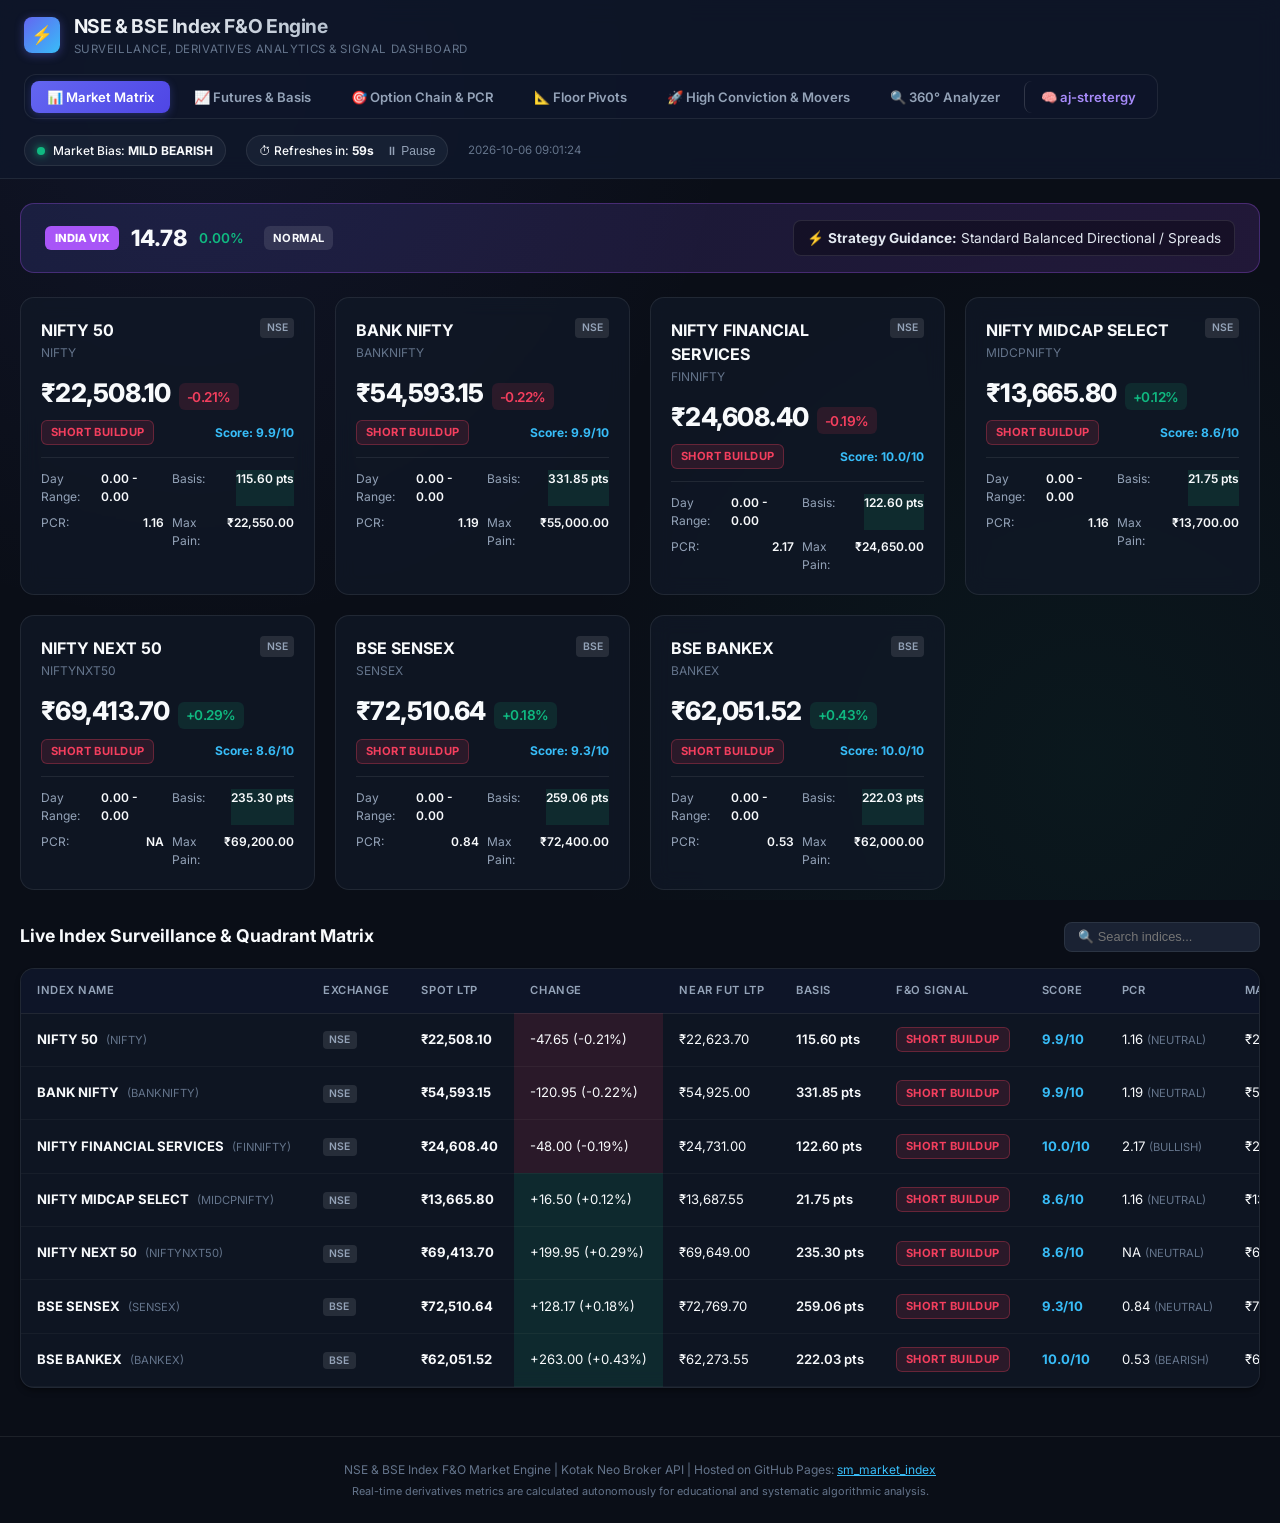
==== commit 0ff1f469: "Update market_dashboard.html [NSE & BSE Index Dashboard]" ====
--- a/market_dashboard.html
+++ b/market_dashboard.html
@@ -36,14 +36,14 @@
         <div class="header-status-bar">
             <div class="status-pill">
                 <span class="pulse-dot"></span>
-                <span>Market Bias: <b>STRONG BEARISH</b></span>
+                <span>Market Bias: <b>MILD BEARISH</b></span>
             </div>
             <div class="status-pill">
                 <span>⏱ Refreshes in: <b id="countdownTimer">60s</b></span>
                 <button id="pauseRefreshBtn" style="background:transparent; border:none; color:var(--text-muted); cursor:pointer; font-size:0.75rem; margin-left:4px;">⏸ Pause</button>
             </div>
             <div style="font-size:0.72rem; color:var(--text-dim);">
-                2026-10-06 09:00:04
+                2026-10-06 09:01:24
             </div>
         </div>
     </header>
@@ -80,18 +80,18 @@
                 <span class="card-exchange">NSE</span>
             </div>
             <div class="card-price">
-                ₹22,271.45
-                <span class="card-change badge-down">-1.26%</span>
+                ₹22,508.10
+                <span class="card-change badge-down">-0.21%</span>
             </div>
             <div style="display:flex; justify-content:space-between; align-items:center; margin-bottom:0.75rem;">
-                <span class="badge badge-unwind">LONG UNWIND</span>
-                <span style="font-size:0.75rem; font-weight:700; color:var(--accent-blue);">Score: 8.0/10</span>
+                <span class="badge badge-short">SHORT BUILDUP</span>
+                <span style="font-size:0.75rem; font-weight:700; color:var(--accent-blue);">Score: 9.9/10</span>
             </div>
             <div class="card-metrics">
                 <div class="metric-row"><span>Day Range:</span><span class="metric-val">0.00 - 0.00</span></div>
-                <div class="metric-row"><span>Basis:</span><span class="metric-val badge-up">352.25 pts</span></div>
-                <div class="metric-row"><span>PCR:</span><span class="metric-val">5.56</span></div>
-                <div class="metric-row"><span>Max Pain:</span><span class="metric-val">₹22,500.00</span></div>
+                <div class="metric-row"><span>Basis:</span><span class="metric-val badge-up">115.60 pts</span></div>
+                <div class="metric-row"><span>PCR:</span><span class="metric-val">1.16</span></div>
+                <div class="metric-row"><span>Max Pain:</span><span class="metric-val">₹22,550.00</span></div>
             </div>
         </div>
         
@@ -104,18 +104,18 @@
                 <span class="card-exchange">NSE</span>
             </div>
             <div class="card-price">
-                ₹53,956.85
-                <span class="card-change badge-down">-1.38%</span>
+                ₹54,593.15
+                <span class="card-change badge-down">-0.22%</span>
             </div>
             <div style="display:flex; justify-content:space-between; align-items:center; margin-bottom:0.75rem;">
-                <span class="badge badge-unwind">LONG UNWIND</span>
-                <span style="font-size:0.75rem; font-weight:700; color:var(--accent-blue);">Score: 8.0/10</span>
+                <span class="badge badge-short">SHORT BUILDUP</span>
+                <span style="font-size:0.75rem; font-weight:700; color:var(--accent-blue);">Score: 9.9/10</span>
             </div>
             <div class="card-metrics">
                 <div class="metric-row"><span>Day Range:</span><span class="metric-val">0.00 - 0.00</span></div>
-                <div class="metric-row"><span>Basis:</span><span class="metric-val badge-up">968.15 pts</span></div>
-                <div class="metric-row"><span>PCR:</span><span class="metric-val">2.19</span></div>
-                <div class="metric-row"><span>Max Pain:</span><span class="metric-val">₹54,300.00</span></div>
+                <div class="metric-row"><span>Basis:</span><span class="metric-val badge-up">331.85 pts</span></div>
+                <div class="metric-row"><span>PCR:</span><span class="metric-val">1.19</span></div>
+                <div class="metric-row"><span>Max Pain:</span><span class="metric-val">₹55,000.00</span></div>
             </div>
         </div>
         
@@ -128,18 +128,18 @@
                 <span class="card-exchange">NSE</span>
             </div>
             <div class="card-price">
-                ₹24,235.35
-                <span class="card-change badge-down">-1.71%</span>
+                ₹24,608.40
+                <span class="card-change badge-down">-0.19%</span>
             </div>
             <div style="display:flex; justify-content:space-between; align-items:center; margin-bottom:0.75rem;">
                 <span class="badge badge-short">SHORT BUILDUP</span>
-                <span style="font-size:0.75rem; font-weight:700; color:var(--accent-blue);">Score: 9.2/10</span>
+                <span style="font-size:0.75rem; font-weight:700; color:var(--accent-blue);">Score: 10.0/10</span>
             </div>
             <div class="card-metrics">
                 <div class="metric-row"><span>Day Range:</span><span class="metric-val">0.00 - 0.00</span></div>
-                <div class="metric-row"><span>Basis:</span><span class="metric-val badge-up">495.65 pts</span></div>
-                <div class="metric-row"><span>PCR:</span><span class="metric-val">3.84</span></div>
-                <div class="metric-row"><span>Max Pain:</span><span class="metric-val">₹24,500.00</span></div>
+                <div class="metric-row"><span>Basis:</span><span class="metric-val badge-up">122.60 pts</span></div>
+                <div class="metric-row"><span>PCR:</span><span class="metric-val">2.17</span></div>
+                <div class="metric-row"><span>Max Pain:</span><span class="metric-val">₹24,650.00</span></div>
             </div>
         </div>
         
@@ -152,16 +152,16 @@
                 <span class="card-exchange">NSE</span>
             </div>
             <div class="card-price">
-                ₹13,676.30
-                <span class="card-change badge-up">+0.20%</span>
+                ₹13,665.80
+                <span class="card-change badge-up">+0.12%</span>
             </div>
             <div style="display:flex; justify-content:space-between; align-items:center; margin-bottom:0.75rem;">
-                <span class="badge badge-cover">SHORT COVER</span>
-                <span style="font-size:0.75rem; font-weight:700; color:var(--accent-blue);">Score: 7.0/10</span>
+                <span class="badge badge-short">SHORT BUILDUP</span>
+                <span style="font-size:0.75rem; font-weight:700; color:var(--accent-blue);">Score: 8.6/10</span>
             </div>
             <div class="card-metrics">
                 <div class="metric-row"><span>Day Range:</span><span class="metric-val">0.00 - 0.00</span></div>
-                <div class="metric-row"><span>Basis:</span><span class="metric-val badge-up">11.25 pts</span></div>
+                <div class="metric-row"><span>Basis:</span><span class="metric-val badge-up">21.75 pts</span></div>
                 <div class="metric-row"><span>PCR:</span><span class="metric-val">1.16</span></div>
                 <div class="metric-row"><span>Max Pain:</span><span class="metric-val">₹13,700.00</span></div>
             </div>
@@ -176,16 +176,16 @@
                 <span class="card-exchange">NSE</span>
             </div>
             <div class="card-price">
-                ₹68,655.40
-                <span class="card-change badge-down">-0.81%</span>
+                ₹69,413.70
+                <span class="card-change badge-up">+0.29%</span>
             </div>
             <div style="display:flex; justify-content:space-between; align-items:center; margin-bottom:0.75rem;">
-                <span class="badge badge-cover">SHORT COVER</span>
-                <span style="font-size:0.75rem; font-weight:700; color:var(--accent-blue);">Score: 6.4/10</span>
+                <span class="badge badge-short">SHORT BUILDUP</span>
+                <span style="font-size:0.75rem; font-weight:700; color:var(--accent-blue);">Score: 8.6/10</span>
             </div>
             <div class="card-metrics">
                 <div class="metric-row"><span>Day Range:</span><span class="metric-val">0.00 - 0.00</span></div>
-                <div class="metric-row"><span>Basis:</span><span class="metric-val badge-up">993.60 pts</span></div>
+                <div class="metric-row"><span>Basis:</span><span class="metric-val badge-up">235.30 pts</span></div>
                 <div class="metric-row"><span>PCR:</span><span class="metric-val">NA</span></div>
                 <div class="metric-row"><span>Max Pain:</span><span class="metric-val">₹69,200.00</span></div>
             </div>
@@ -200,18 +200,18 @@
                 <span class="card-exchange">BSE</span>
             </div>
             <div class="card-price">
-                ₹73,303.46
-                <span class="card-change badge-up">+1.27%</span>
+                ₹72,510.64
+                <span class="card-change badge-up">+0.18%</span>
             </div>
             <div style="display:flex; justify-content:space-between; align-items:center; margin-bottom:0.75rem;">
-                <span class="badge badge-long">LONG BUILDUP</span>
-                <span style="font-size:0.75rem; font-weight:700; color:var(--accent-blue);">Score: 9.2/10</span>
+                <span class="badge badge-short">SHORT BUILDUP</span>
+                <span style="font-size:0.75rem; font-weight:700; color:var(--accent-blue);">Score: 9.3/10</span>
             </div>
             <div class="card-metrics">
                 <div class="metric-row"><span>Day Range:</span><span class="metric-val">0.00 - 0.00</span></div>
-                <div class="metric-row"><span>Basis:</span><span class="metric-val badge-down">-533.76 pts</span></div>
-                <div class="metric-row"><span>PCR:</span><span class="metric-val">0.17</span></div>
-                <div class="metric-row"><span>Max Pain:</span><span class="metric-val">₹72,900.00</span></div>
+                <div class="metric-row"><span>Basis:</span><span class="metric-val badge-up">259.06 pts</span></div>
+                <div class="metric-row"><span>PCR:</span><span class="metric-val">0.84</span></div>
+                <div class="metric-row"><span>Max Pain:</span><span class="metric-val">₹72,400.00</span></div>
             </div>
         </div>
         
@@ -224,18 +224,18 @@
                 <span class="card-exchange">BSE</span>
             </div>
             <div class="card-price">
-                ₹62,002.60
-                <span class="card-change badge-up">+0.35%</span>
+                ₹62,051.52
+                <span class="card-change badge-up">+0.43%</span>
             </div>
             <div style="display:flex; justify-content:space-between; align-items:center; margin-bottom:0.75rem;">
-                <span class="badge badge-unwind">LONG UNWIND</span>
-                <span style="font-size:0.75rem; font-weight:700; color:var(--accent-blue);">Score: 8.7/10</span>
+                <span class="badge badge-short">SHORT BUILDUP</span>
+                <span style="font-size:0.75rem; font-weight:700; color:var(--accent-blue);">Score: 10.0/10</span>
             </div>
             <div class="card-metrics">
                 <div class="metric-row"><span>Day Range:</span><span class="metric-val">0.00 - 0.00</span></div>
-                <div class="metric-row"><span>Basis:</span><span class="metric-val badge-up">270.95 pts</span></div>
-                <div class="metric-row"><span>PCR:</span><span class="metric-val">0.51</span></div>
-                <div class="metric-row"><span>Max Pain:</span><span class="metric-val">₹61,700.00</span></div>
+                <div class="metric-row"><span>Basis:</span><span class="metric-val badge-up">222.03 pts</span></div>
+                <div class="metric-row"><span>PCR:</span><span class="metric-val">0.53</span></div>
+                <div class="metric-row"><span>Max Pain:</span><span class="metric-val">₹62,000.00</span></div>
             </div>
         </div>
         
@@ -268,54 +268,54 @@
         <tr>
             <td><b>NIFTY 50</b> <span style="font-size:0.7rem; color:var(--text-dim); margin-left:4px;">(NIFTY)</span></td>
             <td><span class="card-exchange">NSE</span></td>
-            <td style="font-weight:700;">₹22,271.45</td>
-            <td class="badge-down">-284.30 (-1.26%)</td>
+            <td style="font-weight:700;">₹22,508.10</td>
+            <td class="badge-down">-47.65 (-0.21%)</td>
             <td>₹22,623.70</td>
-            <td style="font-weight:600;">352.25 pts</td>
-            <td><span class="badge badge-unwind">LONG UNWIND</span></td>
-            <td><b style="color:var(--accent-blue);">8.0/10</b></td>
-            <td>5.56 <span style="font-size:0.7rem; color:var(--text-dim);">(BULLISH)</span></td>
-            <td>₹22,500.00</td>
+            <td style="font-weight:600;">115.60 pts</td>
+            <td><span class="badge badge-short">SHORT BUILDUP</span></td>
+            <td><b style="color:var(--accent-blue);">9.9/10</b></td>
+            <td>1.16 <span style="font-size:0.7rem; color:var(--text-dim);">(NEUTRAL)</span></td>
+            <td>₹22,550.00</td>
             <td><span class="badge" style="background:rgba(148,163,184,0.12); color:#94a3b8;">RANGE BOUND</span></td>
         </tr>
         
         <tr>
             <td><b>BANK NIFTY</b> <span style="font-size:0.7rem; color:var(--text-dim); margin-left:4px;">(BANKNIFTY)</span></td>
             <td><span class="card-exchange">NSE</span></td>
-            <td style="font-weight:700;">₹53,956.85</td>
-            <td class="badge-down">-757.25 (-1.38%)</td>
+            <td style="font-weight:700;">₹54,593.15</td>
+            <td class="badge-down">-120.95 (-0.22%)</td>
             <td>₹54,925.00</td>
-            <td style="font-weight:600;">968.15 pts</td>
-            <td><span class="badge badge-unwind">LONG UNWIND</span></td>
-            <td><b style="color:var(--accent-blue);">8.0/10</b></td>
-            <td>2.19 <span style="font-size:0.7rem; color:var(--text-dim);">(BULLISH)</span></td>
-            <td>₹54,300.00</td>
+            <td style="font-weight:600;">331.85 pts</td>
+            <td><span class="badge badge-short">SHORT BUILDUP</span></td>
+            <td><b style="color:var(--accent-blue);">9.9/10</b></td>
+            <td>1.19 <span style="font-size:0.7rem; color:var(--text-dim);">(NEUTRAL)</span></td>
+            <td>₹55,000.00</td>
             <td><span class="badge" style="background:rgba(148,163,184,0.12); color:#94a3b8;">RANGE BOUND</span></td>
         </tr>
         
         <tr>
             <td><b>NIFTY FINANCIAL SERVICES</b> <span style="font-size:0.7rem; color:var(--text-dim); margin-left:4px;">(FINNIFTY)</span></td>
             <td><span class="card-exchange">NSE</span></td>
-            <td style="font-weight:700;">₹24,235.35</td>
-            <td class="badge-down">-421.05 (-1.71%)</td>
+            <td style="font-weight:700;">₹24,608.40</td>
+            <td class="badge-down">-48.00 (-0.19%)</td>
             <td>₹24,731.00</td>
-            <td style="font-weight:600;">495.65 pts</td>
+            <td style="font-weight:600;">122.60 pts</td>
             <td><span class="badge badge-short">SHORT BUILDUP</span></td>
-            <td><b style="color:var(--accent-blue);">9.2/10</b></td>
-            <td>3.84 <span style="font-size:0.7rem; color:var(--text-dim);">(BULLISH)</span></td>
-            <td>₹24,500.00</td>
+            <td><b style="color:var(--accent-blue);">10.0/10</b></td>
+            <td>2.17 <span style="font-size:0.7rem; color:var(--text-dim);">(BULLISH)</span></td>
+            <td>₹24,650.00</td>
             <td><span class="badge" style="background:rgba(148,163,184,0.12); color:#94a3b8;">RANGE BOUND</span></td>
         </tr>
         
         <tr>
             <td><b>NIFTY MIDCAP SELECT</b> <span style="font-size:0.7rem; color:var(--text-dim); margin-left:4px;">(MIDCPNIFTY)</span></td>
             <td><span class="card-exchange">NSE</span></td>
-            <td style="font-weight:700;">₹13,676.30</td>
-            <td class="badge-up">+27.00 (+0.20%)</td>
+            <td style="font-weight:700;">₹13,665.80</td>
+            <td class="badge-up">+16.50 (+0.12%)</td>
             <td>₹13,687.55</td>
-            <td style="font-weight:600;">11.25 pts</td>
-            <td><span class="badge badge-cover">SHORT COVER</span></td>
-            <td><b style="color:var(--accent-blue);">7.0/10</b></td>
+            <td style="font-weight:600;">21.75 pts</td>
+            <td><span class="badge badge-short">SHORT BUILDUP</span></td>
+            <td><b style="color:var(--accent-blue);">8.6/10</b></td>
             <td>1.16 <span style="font-size:0.7rem; color:var(--text-dim);">(NEUTRAL)</span></td>
             <td>₹13,700.00</td>
             <td><span class="badge" style="background:rgba(148,163,184,0.12); color:#94a3b8;">RANGE BOUND</span></td>
@@ -324,12 +324,12 @@
         <tr>
             <td><b>NIFTY NEXT 50</b> <span style="font-size:0.7rem; color:var(--text-dim); margin-left:4px;">(NIFTYNXT50)</span></td>
             <td><span class="card-exchange">NSE</span></td>
-            <td style="font-weight:700;">₹68,655.40</td>
-            <td class="badge-down">-558.35 (-0.81%)</td>
+            <td style="font-weight:700;">₹69,413.70</td>
+            <td class="badge-up">+199.95 (+0.29%)</td>
             <td>₹69,649.00</td>
-            <td style="font-weight:600;">993.60 pts</td>
-            <td><span class="badge badge-cover">SHORT COVER</span></td>
-            <td><b style="color:var(--accent-blue);">6.4/10</b></td>
+            <td style="font-weight:600;">235.30 pts</td>
+            <td><span class="badge badge-short">SHORT BUILDUP</span></td>
+            <td><b style="color:var(--accent-blue);">8.6/10</b></td>
             <td>NA <span style="font-size:0.7rem; color:var(--text-dim);">(NEUTRAL)</span></td>
             <td>₹69,200.00</td>
             <td><span class="badge" style="background:rgba(148,163,184,0.12); color:#94a3b8;">RANGE BOUND</span></td>
@@ -338,28 +338,28 @@
         <tr>
             <td><b>BSE SENSEX</b> <span style="font-size:0.7rem; color:var(--text-dim); margin-left:4px;">(SENSEX)</span></td>
             <td><span class="card-exchange">BSE</span></td>
-            <td style="font-weight:700;">₹73,303.46</td>
-            <td class="badge-up">+920.99 (+1.27%)</td>
+            <td style="font-weight:700;">₹72,510.64</td>
+            <td class="badge-up">+128.17 (+0.18%)</td>
             <td>₹72,769.70</td>
-            <td style="font-weight:600;">-533.76 pts</td>
-            <td><span class="badge badge-long">LONG BUILDUP</span></td>
-            <td><b style="color:var(--accent-blue);">9.2/10</b></td>
-            <td>0.17 <span style="font-size:0.7rem; color:var(--text-dim);">(BEARISH)</span></td>
-            <td>₹72,900.00</td>
+            <td style="font-weight:600;">259.06 pts</td>
+            <td><span class="badge badge-short">SHORT BUILDUP</span></td>
+            <td><b style="color:var(--accent-blue);">9.3/10</b></td>
+            <td>0.84 <span style="font-size:0.7rem; color:var(--text-dim);">(NEUTRAL)</span></td>
+            <td>₹72,400.00</td>
             <td><span class="badge" style="background:rgba(148,163,184,0.12); color:#94a3b8;">RANGE BOUND</span></td>
         </tr>
         
         <tr>
             <td><b>BSE BANKEX</b> <span style="font-size:0.7rem; color:var(--text-dim); margin-left:4px;">(BANKEX)</span></td>
             <td><span class="card-exchange">BSE</span></td>
-            <td style="font-weight:700;">₹62,002.60</td>
-            <td class="badge-up">+214.08 (+0.35%)</td>
+            <td style="font-weight:700;">₹62,051.52</td>
+            <td class="badge-up">+263.00 (+0.43%)</td>
             <td>₹62,273.55</td>
-            <td style="font-weight:600;">270.95 pts</td>
-            <td><span class="badge badge-unwind">LONG UNWIND</span></td>
-            <td><b style="color:var(--accent-blue);">8.7/10</b></td>
-            <td>0.51 <span style="font-size:0.7rem; color:var(--text-dim);">(BEARISH)</span></td>
-            <td>₹61,700.00</td>
+            <td style="font-weight:600;">222.03 pts</td>
+            <td><span class="badge badge-short">SHORT BUILDUP</span></td>
+            <td><b style="color:var(--accent-blue);">10.0/10</b></td>
+            <td>0.53 <span style="font-size:0.7rem; color:var(--text-dim);">(BEARISH)</span></td>
+            <td>₹62,000.00</td>
             <td><span class="badge" style="background:rgba(148,163,184,0.12); color:#94a3b8;">RANGE BOUND</span></td>
         </tr>
         
@@ -398,12 +398,12 @@
                 
         <tr>
             <td><b>NIFTY 50</b> (NIFTY)</td>
-            <td>₹22,271.45</td>
+            <td>₹22,508.10</td>
             <td style="font-weight:700; color:var(--accent-blue);">₹22,623.70</td>
             <td>0.01%</td>
             <td>0</td>
             <td>₹0.00</td>
-            <td style="font-weight:700;">352.25 pts</td>
+            <td style="font-weight:700;">115.60 pts</td>
             <td><span class="badge badge-long">PREMIUM</span></td>
             <td>₹22,722.80</td>
             <td>2,307,370</td>
@@ -413,12 +413,12 @@
         
         <tr>
             <td><b>BANK NIFTY</b> (BANKNIFTY)</td>
-            <td>₹53,956.85</td>
+            <td>₹54,593.15</td>
             <td style="font-weight:700; color:var(--accent-blue);">₹54,925.00</td>
             <td>0.00%</td>
             <td>0</td>
             <td>₹0.00</td>
-            <td style="font-weight:700;">968.15 pts</td>
+            <td style="font-weight:700;">331.85 pts</td>
             <td><span class="badge badge-long">PREMIUM</span></td>
             <td>₹55,228.00</td>
             <td>162,960</td>
@@ -428,12 +428,12 @@
         
         <tr>
             <td><b>NIFTY FINANCIAL SERVICES</b> (FINNIFTY)</td>
-            <td>₹24,235.35</td>
+            <td>₹24,608.40</td>
             <td style="font-weight:700; color:var(--accent-blue);">₹24,731.00</td>
             <td>-0.04%</td>
             <td>0</td>
             <td>₹0.00</td>
-            <td style="font-weight:700;">495.65 pts</td>
+            <td style="font-weight:700;">122.60 pts</td>
             <td><span class="badge badge-long">PREMIUM</span></td>
             <td>₹24,880.30</td>
             <td>240</td>
@@ -443,12 +443,12 @@
         
         <tr>
             <td><b>NIFTY MIDCAP SELECT</b> (MIDCPNIFTY)</td>
-            <td>₹13,676.30</td>
+            <td>₹13,665.80</td>
             <td style="font-weight:700; color:var(--accent-blue);">₹13,687.55</td>
             <td>0.14%</td>
             <td>0</td>
             <td>₹0.00</td>
-            <td style="font-weight:700;">11.25 pts</td>
+            <td style="font-weight:700;">21.75 pts</td>
             <td><span class="badge badge-long">PREMIUM</span></td>
             <td>₹13,722.70</td>
             <td>78,360</td>
@@ -458,12 +458,12 @@
         
         <tr>
             <td><b>NIFTY NEXT 50</b> (NIFTYNXT50)</td>
-            <td>₹68,655.40</td>
+            <td>₹69,413.70</td>
             <td style="font-weight:700; color:var(--accent-blue);">₹69,649.00</td>
             <td>0.15%</td>
             <td>0</td>
             <td>₹0.00</td>
-            <td style="font-weight:700;">993.60 pts</td>
+            <td style="font-weight:700;">235.30 pts</td>
             <td><span class="badge badge-long">PREMIUM</span></td>
             <td>₹69,744.40</td>
             <td>275</td>
@@ -473,13 +473,13 @@
         
         <tr>
             <td><b>BSE SENSEX</b> (SENSEX)</td>
-            <td>₹73,303.46</td>
+            <td>₹72,510.64</td>
             <td style="font-weight:700; color:var(--accent-blue);">₹72,769.70</td>
             <td>0.00%</td>
             <td>93,440</td>
             <td>₹0.00</td>
-            <td style="font-weight:700;">-533.76 pts</td>
-            <td><span class="badge badge-short">DISCOUNT</span></td>
+            <td style="font-weight:700;">259.06 pts</td>
+            <td><span class="badge badge-long">PREMIUM</span></td>
             <td>₹73,284.80</td>
             <td>0</td>
             <td>₹73,810.60</td>
@@ -488,12 +488,12 @@
         
         <tr>
             <td><b>BSE BANKEX</b> (BANKEX)</td>
-            <td>₹62,002.60</td>
+            <td>₹62,051.52</td>
             <td style="font-weight:700; color:var(--accent-blue);">₹62,273.55</td>
             <td>0.00%</td>
             <td>0</td>
             <td>₹0.00</td>
-            <td style="font-weight:700;">270.95 pts</td>
+            <td style="font-weight:700;">222.03 pts</td>
             <td><span class="badge badge-long">PREMIUM</span></td>
             <td>₹62,274.60</td>
             <td>0</td>
@@ -515,87 +515,87 @@
         <div class="card">
             <div class="card-top">
                 <div class="card-title">NIFTY 50 Options Analysis</div>
-                <span class="badge badge-long">BULLISH (PCR 5.56)</span>
+                <span class="badge badge-flat">NEUTRAL (PCR 1.16)</span>
             </div>
             <div style="display:grid; grid-template-columns:repeat(2, 1fr); gap:0.75rem; margin-top:0.75rem; font-size:0.8rem;">
                 <div style="background:rgba(255,255,255,0.03); padding:0.6rem; border-radius:8px;">
                     <div style="color:var(--text-muted); font-size:0.7rem;">ATM Strike</div>
-                    <div style="font-size:1.1rem; font-weight:700;">₹22,250.00</div>
+                    <div style="font-size:1.1rem; font-weight:700;">₹22,500.00</div>
                 </div>
                 <div style="background:rgba(255,255,255,0.03); padding:0.6rem; border-radius:8px;">
                     <div style="color:var(--text-muted); font-size:0.7rem;">Max Pain</div>
-                    <div style="font-size:1.1rem; font-weight:700; color:var(--accent-purple);">₹22,500.00</div>
+                    <div style="font-size:1.1rem; font-weight:700; color:var(--accent-purple);">₹22,550.00</div>
                 </div>
                 <div style="background:rgba(255,255,255,0.03); padding:0.6rem; border-radius:8px;">
                     <div style="color:var(--text-muted); font-size:0.7rem;">ATM Straddle Premium</div>
-                    <div style="font-size:1rem; font-weight:700; color:var(--accent-blue);">₹326.20</div>
+                    <div style="font-size:1rem; font-weight:700; color:var(--accent-blue);">₹171.50</div>
                 </div>
                 <div style="background:rgba(255,255,255,0.03); padding:0.6rem; border-radius:8px;">
                     <div style="color:var(--text-muted); font-size:0.7rem;">Implied Move (1-SD)</div>
-                    <div style="font-size:1rem; font-weight:700;">±1.46%</div>
+                    <div style="font-size:1rem; font-weight:700;">±0.76%</div>
                 </div>
             </div>
             <div style="margin-top:0.75rem; font-size:0.72rem; color:var(--text-dim); display:flex; justify-content:space-between;">
-                <span>Total Call OI: <b>15,224,885</b></span>
-                <span>Total Put OI: <b>84,689,150</b></span>
+                <span>Total Call OI: <b>54,800,460</b></span>
+                <span>Total Put OI: <b>63,571,235</b></span>
             </div>
         </div>
         
         <div class="card">
             <div class="card-top">
                 <div class="card-title">BANK NIFTY Options Analysis</div>
-                <span class="badge badge-long">BULLISH (PCR 2.19)</span>
+                <span class="badge badge-flat">NEUTRAL (PCR 1.19)</span>
             </div>
             <div style="display:grid; grid-template-columns:repeat(2, 1fr); gap:0.75rem; margin-top:0.75rem; font-size:0.8rem;">
                 <div style="background:rgba(255,255,255,0.03); padding:0.6rem; border-radius:8px;">
                     <div style="color:var(--text-muted); font-size:0.7rem;">ATM Strike</div>
-                    <div style="font-size:1.1rem; font-weight:700;">₹54,000.00</div>
+                    <div style="font-size:1.1rem; font-weight:700;">₹54,600.00</div>
                 </div>
                 <div style="background:rgba(255,255,255,0.03); padding:0.6rem; border-radius:8px;">
                     <div style="color:var(--text-muted); font-size:0.7rem;">Max Pain</div>
-                    <div style="font-size:1.1rem; font-weight:700; color:var(--accent-purple);">₹54,300.00</div>
+                    <div style="font-size:1.1rem; font-weight:700; color:var(--accent-purple);">₹55,000.00</div>
                 </div>
                 <div style="background:rgba(255,255,255,0.03); padding:0.6rem; border-radius:8px;">
                     <div style="color:var(--text-muted); font-size:0.7rem;">ATM Straddle Premium</div>
-                    <div style="font-size:1rem; font-weight:700; color:var(--accent-blue);">₹1,922.60</div>
+                    <div style="font-size:1rem; font-weight:700; color:var(--accent-blue);">₹1,756.60</div>
                 </div>
                 <div style="background:rgba(255,255,255,0.03); padding:0.6rem; border-radius:8px;">
                     <div style="color:var(--text-muted); font-size:0.7rem;">Implied Move (1-SD)</div>
-                    <div style="font-size:1rem; font-weight:700;">±3.56%</div>
+                    <div style="font-size:1rem; font-weight:700;">±3.22%</div>
                 </div>
             </div>
             <div style="margin-top:0.75rem; font-size:0.72rem; color:var(--text-dim); display:flex; justify-content:space-between;">
-                <span>Total Call OI: <b>860,460</b></span>
-                <span>Total Put OI: <b>1,881,000</b></span>
+                <span>Total Call OI: <b>1,714,800</b></span>
+                <span>Total Put OI: <b>2,045,340</b></span>
             </div>
         </div>
         
         <div class="card">
             <div class="card-top">
                 <div class="card-title">NIFTY FINANCIAL SERVICES Options Analysis</div>
-                <span class="badge badge-long">BULLISH (PCR 3.84)</span>
+                <span class="badge badge-long">BULLISH (PCR 2.17)</span>
             </div>
             <div style="display:grid; grid-template-columns:repeat(2, 1fr); gap:0.75rem; margin-top:0.75rem; font-size:0.8rem;">
                 <div style="background:rgba(255,255,255,0.03); padding:0.6rem; border-radius:8px;">
                     <div style="color:var(--text-muted); font-size:0.7rem;">ATM Strike</div>
-                    <div style="font-size:1.1rem; font-weight:700;">₹24,250.00</div>
+                    <div style="font-size:1.1rem; font-weight:700;">₹24,600.00</div>
                 </div>
                 <div style="background:rgba(255,255,255,0.03); padding:0.6rem; border-radius:8px;">
                     <div style="color:var(--text-muted); font-size:0.7rem;">Max Pain</div>
-                    <div style="font-size:1.1rem; font-weight:700; color:var(--accent-purple);">₹24,500.00</div>
+                    <div style="font-size:1.1rem; font-weight:700; color:var(--accent-purple);">₹24,650.00</div>
                 </div>
                 <div style="background:rgba(255,255,255,0.03); padding:0.6rem; border-radius:8px;">
                     <div style="color:var(--text-muted); font-size:0.7rem;">ATM Straddle Premium</div>
-                    <div style="font-size:1rem; font-weight:700; color:var(--accent-blue);">₹969.50</div>
+                    <div style="font-size:1rem; font-weight:700; color:var(--accent-blue);">₹865.50</div>
                 </div>
                 <div style="background:rgba(255,255,255,0.03); padding:0.6rem; border-radius:8px;">
                     <div style="color:var(--text-muted); font-size:0.7rem;">Implied Move (1-SD)</div>
-                    <div style="font-size:1rem; font-weight:700;">±4.00%</div>
+                    <div style="font-size:1rem; font-weight:700;">±3.52%</div>
                 </div>
             </div>
             <div style="margin-top:0.75rem; font-size:0.72rem; color:var(--text-dim); display:flex; justify-content:space-between;">
-                <span>Total Call OI: <b>18,900</b></span>
-                <span>Total Put OI: <b>72,600</b></span>
+                <span>Total Call OI: <b>46,320</b></span>
+                <span>Total Put OI: <b>100,620</b></span>
             </div>
         </div>
         
@@ -619,7 +619,7 @@
                 </div>
                 <div style="background:rgba(255,255,255,0.03); padding:0.6rem; border-radius:8px;">
                     <div style="color:var(--text-muted); font-size:0.7rem;">Implied Move (1-SD)</div>
-                    <div style="font-size:1rem; font-weight:700;">±3.48%</div>
+                    <div style="font-size:1rem; font-weight:700;">±3.49%</div>
                 </div>
             </div>
             <div style="margin-top:0.75rem; font-size:0.72rem; color:var(--text-dim); display:flex; justify-content:space-between;">
@@ -636,7 +636,7 @@
             <div style="display:grid; grid-template-columns:repeat(2, 1fr); gap:0.75rem; margin-top:0.75rem; font-size:0.8rem;">
                 <div style="background:rgba(255,255,255,0.03); padding:0.6rem; border-radius:8px;">
                     <div style="color:var(--text-muted); font-size:0.7rem;">ATM Strike</div>
-                    <div style="font-size:1.1rem; font-weight:700;">₹68,700.00</div>
+                    <div style="font-size:1.1rem; font-weight:700;">₹69,400.00</div>
                 </div>
                 <div style="background:rgba(255,255,255,0.03); padding:0.6rem; border-radius:8px;">
                     <div style="color:var(--text-muted); font-size:0.7rem;">Max Pain</div>
@@ -644,11 +644,11 @@
                 </div>
                 <div style="background:rgba(255,255,255,0.03); padding:0.6rem; border-radius:8px;">
                     <div style="color:var(--text-muted); font-size:0.7rem;">ATM Straddle Premium</div>
-                    <div style="font-size:1rem; font-weight:700; color:var(--accent-blue);">₹7,117.70</div>
+                    <div style="font-size:1rem; font-weight:700; color:var(--accent-blue);">₹6,866.60</div>
                 </div>
                 <div style="background:rgba(255,255,255,0.03); padding:0.6rem; border-radius:8px;">
                     <div style="color:var(--text-muted); font-size:0.7rem;">Implied Move (1-SD)</div>
-                    <div style="font-size:1rem; font-weight:700;">±10.37%</div>
+                    <div style="font-size:1rem; font-weight:700;">±9.89%</div>
                 </div>
             </div>
             <div style="margin-top:0.75rem; font-size:0.72rem; color:var(--text-dim); display:flex; justify-content:space-between;">
@@ -660,58 +660,58 @@
         <div class="card">
             <div class="card-top">
                 <div class="card-title">BSE SENSEX Options Analysis</div>
-                <span class="badge badge-short">BEARISH (PCR 0.17)</span>
+                <span class="badge badge-flat">NEUTRAL (PCR 0.84)</span>
             </div>
             <div style="display:grid; grid-template-columns:repeat(2, 1fr); gap:0.75rem; margin-top:0.75rem; font-size:0.8rem;">
                 <div style="background:rgba(255,255,255,0.03); padding:0.6rem; border-radius:8px;">
                     <div style="color:var(--text-muted); font-size:0.7rem;">ATM Strike</div>
-                    <div style="font-size:1.1rem; font-weight:700;">₹73,300.00</div>
+                    <div style="font-size:1.1rem; font-weight:700;">₹72,500.00</div>
                 </div>
                 <div style="background:rgba(255,255,255,0.03); padding:0.6rem; border-radius:8px;">
                     <div style="color:var(--text-muted); font-size:0.7rem;">Max Pain</div>
-                    <div style="font-size:1.1rem; font-weight:700; color:var(--accent-purple);">₹72,900.00</div>
+                    <div style="font-size:1.1rem; font-weight:700; color:var(--accent-purple);">₹72,400.00</div>
                 </div>
                 <div style="background:rgba(255,255,255,0.03); padding:0.6rem; border-radius:8px;">
                     <div style="color:var(--text-muted); font-size:0.7rem;">ATM Straddle Premium</div>
-                    <div style="font-size:1rem; font-weight:700; color:var(--accent-blue);">₹1,164.70</div>
+                    <div style="font-size:1rem; font-weight:700; color:var(--accent-blue);">₹905.20</div>
                 </div>
                 <div style="background:rgba(255,255,255,0.03); padding:0.6rem; border-radius:8px;">
                     <div style="color:var(--text-muted); font-size:0.7rem;">Implied Move (1-SD)</div>
-                    <div style="font-size:1rem; font-weight:700;">±1.59%</div>
+                    <div style="font-size:1rem; font-weight:700;">±1.25%</div>
                 </div>
             </div>
             <div style="margin-top:0.75rem; font-size:0.72rem; color:var(--text-dim); display:flex; justify-content:space-between;">
-                <span>Total Call OI: <b>3,117,000</b></span>
-                <span>Total Put OI: <b>519,920</b></span>
+                <span>Total Call OI: <b>3,479,400</b></span>
+                <span>Total Put OI: <b>2,924,520</b></span>
             </div>
         </div>
         
         <div class="card">
             <div class="card-top">
                 <div class="card-title">BSE BANKEX Options Analysis</div>
-                <span class="badge badge-short">BEARISH (PCR 0.51)</span>
+                <span class="badge badge-short">BEARISH (PCR 0.53)</span>
             </div>
             <div style="display:grid; grid-template-columns:repeat(2, 1fr); gap:0.75rem; margin-top:0.75rem; font-size:0.8rem;">
                 <div style="background:rgba(255,255,255,0.03); padding:0.6rem; border-radius:8px;">
                     <div style="color:var(--text-muted); font-size:0.7rem;">ATM Strike</div>
-                    <div style="font-size:1.1rem; font-weight:700;">₹62,000.00</div>
+                    <div style="font-size:1.1rem; font-weight:700;">₹62,100.00</div>
                 </div>
                 <div style="background:rgba(255,255,255,0.03); padding:0.6rem; border-radius:8px;">
                     <div style="color:var(--text-muted); font-size:0.7rem;">Max Pain</div>
-                    <div style="font-size:1.1rem; font-weight:700; color:var(--accent-purple);">₹61,700.00</div>
+                    <div style="font-size:1.1rem; font-weight:700; color:var(--accent-purple);">₹62,000.00</div>
                 </div>
                 <div style="background:rgba(255,255,255,0.03); padding:0.6rem; border-radius:8px;">
                     <div style="color:var(--text-muted); font-size:0.7rem;">ATM Straddle Premium</div>
-                    <div style="font-size:1rem; font-weight:700; color:var(--accent-blue);">₹2,004.65</div>
+                    <div style="font-size:1rem; font-weight:700; color:var(--accent-blue);">₹NA</div>
                 </div>
                 <div style="background:rgba(255,255,255,0.03); padding:0.6rem; border-radius:8px;">
                     <div style="color:var(--text-muted); font-size:0.7rem;">Implied Move (1-SD)</div>
-                    <div style="font-size:1rem; font-weight:700;">±3.23%</div>
+                    <div style="font-size:1rem; font-weight:700;">±NA%</div>
                 </div>
             </div>
             <div style="margin-top:0.75rem; font-size:0.72rem; color:var(--text-dim); display:flex; justify-content:space-between;">
-                <span>Total Call OI: <b>5,850</b></span>
-                <span>Total Put OI: <b>2,970</b></span>
+                <span>Total Call OI: <b>4,680</b></span>
+                <span>Total Put OI: <b>2,490</b></span>
             </div>
         </div>
         
@@ -746,7 +746,7 @@
                 
         <tr>
             <td><b>NIFTY 50</b> (NIFTY)</td>
-            <td style="font-weight:700;">₹22,271.45</td>
+            <td style="font-weight:700;">₹22,508.10</td>
             <td><span class="badge" style="background:rgba(148,163,184,0.12); color:#94a3b8;">RANGE BOUND</span></td>
             <td style="color:#f43f5e;">₹NA</td>
             <td style="color:#fb7185;">₹NA</td>
@@ -759,7 +759,7 @@
         
         <tr>
             <td><b>BANK NIFTY</b> (BANKNIFTY)</td>
-            <td style="font-weight:700;">₹53,956.85</td>
+            <td style="font-weight:700;">₹54,593.15</td>
             <td><span class="badge" style="background:rgba(148,163,184,0.12); color:#94a3b8;">RANGE BOUND</span></td>
             <td style="color:#f43f5e;">₹NA</td>
             <td style="color:#fb7185;">₹NA</td>
@@ -772,7 +772,7 @@
         
         <tr>
             <td><b>NIFTY FINANCIAL SERVICES</b> (FINNIFTY)</td>
-            <td style="font-weight:700;">₹24,235.35</td>
+            <td style="font-weight:700;">₹24,608.40</td>
             <td><span class="badge" style="background:rgba(148,163,184,0.12); color:#94a3b8;">RANGE BOUND</span></td>
             <td style="color:#f43f5e;">₹NA</td>
             <td style="color:#fb7185;">₹NA</td>
@@ -785,7 +785,7 @@
         
         <tr>
             <td><b>NIFTY MIDCAP SELECT</b> (MIDCPNIFTY)</td>
-            <td style="font-weight:700;">₹13,676.30</td>
+            <td style="font-weight:700;">₹13,665.80</td>
             <td><span class="badge" style="background:rgba(148,163,184,0.12); color:#94a3b8;">RANGE BOUND</span></td>
             <td style="color:#f43f5e;">₹NA</td>
             <td style="color:#fb7185;">₹NA</td>
@@ -798,7 +798,7 @@
         
         <tr>
             <td><b>NIFTY NEXT 50</b> (NIFTYNXT50)</td>
-            <td style="font-weight:700;">₹68,655.40</td>
+            <td style="font-weight:700;">₹69,413.70</td>
             <td><span class="badge" style="background:rgba(148,163,184,0.12); color:#94a3b8;">RANGE BOUND</span></td>
             <td style="color:#f43f5e;">₹NA</td>
             <td style="color:#fb7185;">₹NA</td>
@@ -811,7 +811,7 @@
         
         <tr>
             <td><b>BSE SENSEX</b> (SENSEX)</td>
-            <td style="font-weight:700;">₹73,303.46</td>
+            <td style="font-weight:700;">₹72,510.64</td>
             <td><span class="badge" style="background:rgba(148,163,184,0.12); color:#94a3b8;">RANGE BOUND</span></td>
             <td style="color:#f43f5e;">₹NA</td>
             <td style="color:#fb7185;">₹NA</td>
@@ -824,7 +824,7 @@
         
         <tr>
             <td><b>BSE BANKEX</b> (BANKEX)</td>
-            <td style="font-weight:700;">₹62,002.60</td>
+            <td style="font-weight:700;">₹62,051.52</td>
             <td><span class="badge" style="background:rgba(148,163,184,0.12); color:#94a3b8;">RANGE BOUND</span></td>
             <td style="color:#f43f5e;">₹NA</td>
             <td style="color:#fb7185;">₹NA</td>
@@ -1246,23 +1246,23 @@
             <div style="display:grid; grid-template-columns:repeat(auto-fit, minmax(280px, 1fr)); gap:1.25rem; margin-bottom:1.5rem;">
                 <div class="card">
                     <div style="font-size:0.75rem; color:var(--text-dim); text-transform:uppercase;">Spot & Futures Metrics</div>
-                    <div style="font-size:1.5rem; font-weight:800; margin:0.5rem 0;">₹22,271.45</div>
+                    <div style="font-size:1.5rem; font-weight:800; margin:0.5rem 0;">₹22,508.10</div>
                     <div class="card-metrics">
                         <div class="metric-row"><span>Day High / Low:</span><span class="metric-val">0.00 / 0.00</span></div>
                         <div class="metric-row"><span>Near Fut LTP:</span><span class="metric-val">₹22,623.70</span></div>
-                        <div class="metric-row"><span>Basis:</span><span class="metric-val">352.25 pts (PREMIUM)</span></div>
+                        <div class="metric-row"><span>Basis:</span><span class="metric-val">115.60 pts (PREMIUM)</span></div>
                         <div class="metric-row"><span>Open Interest:</span><span class="metric-val">0</span></div>
                     </div>
                 </div>
 
                 <div class="card">
                     <div style="font-size:0.75rem; color:var(--text-dim); text-transform:uppercase;">Derivative Sentiment & Range</div>
-                    <div style="font-size:1.5rem; font-weight:800; color:var(--accent-blue); margin:0.5rem 0;">PCR: 5.56</div>
-                    <div class="card-metrics">
-                        <div class="metric-row"><span>ATM Strike:</span><span class="metric-val">₹22,250.00</span></div>
-                        <div class="metric-row"><span>Max Pain:</span><span class="metric-val">₹22,500.00</span></div>
-                        <div class="metric-row"><span>ATM Straddle:</span><span class="metric-val">₹326.20</span></div>
-                        <div class="metric-row"><span>Expected Range:</span><span class="metric-val">±1.46%</span></div>
+                    <div style="font-size:1.5rem; font-weight:800; color:var(--accent-blue); margin:0.5rem 0;">PCR: 1.16</div>
+                    <div class="card-metrics">
+                        <div class="metric-row"><span>ATM Strike:</span><span class="metric-val">₹22,500.00</span></div>
+                        <div class="metric-row"><span>Max Pain:</span><span class="metric-val">₹22,550.00</span></div>
+                        <div class="metric-row"><span>ATM Straddle:</span><span class="metric-val">₹171.50</span></div>
+                        <div class="metric-row"><span>Expected Range:</span><span class="metric-val">±0.76%</span></div>
                     </div>
                 </div>
 
@@ -1283,23 +1283,23 @@
             <div style="display:grid; grid-template-columns:repeat(auto-fit, minmax(280px, 1fr)); gap:1.25rem; margin-bottom:1.5rem;">
                 <div class="card">
                     <div style="font-size:0.75rem; color:var(--text-dim); text-transform:uppercase;">Spot & Futures Metrics</div>
-                    <div style="font-size:1.5rem; font-weight:800; margin:0.5rem 0;">₹53,956.85</div>
+                    <div style="font-size:1.5rem; font-weight:800; margin:0.5rem 0;">₹54,593.15</div>
                     <div class="card-metrics">
                         <div class="metric-row"><span>Day High / Low:</span><span class="metric-val">0.00 / 0.00</span></div>
                         <div class="metric-row"><span>Near Fut LTP:</span><span class="metric-val">₹54,925.00</span></div>
-                        <div class="metric-row"><span>Basis:</span><span class="metric-val">968.15 pts (PREMIUM)</span></div>
+                        <div class="metric-row"><span>Basis:</span><span class="metric-val">331.85 pts (PREMIUM)</span></div>
                         <div class="metric-row"><span>Open Interest:</span><span class="metric-val">0</span></div>
                     </div>
                 </div>
 
                 <div class="card">
                     <div style="font-size:0.75rem; color:var(--text-dim); text-transform:uppercase;">Derivative Sentiment & Range</div>
-                    <div style="font-size:1.5rem; font-weight:800; color:var(--accent-blue); margin:0.5rem 0;">PCR: 2.19</div>
-                    <div class="card-metrics">
-                        <div class="metric-row"><span>ATM Strike:</span><span class="metric-val">₹54,000.00</span></div>
-                        <div class="metric-row"><span>Max Pain:</span><span class="metric-val">₹54,300.00</span></div>
-                        <div class="metric-row"><span>ATM Straddle:</span><span class="metric-val">₹1,922.60</span></div>
-                        <div class="metric-row"><span>Expected Range:</span><span class="metric-val">±3.56%</span></div>
+                    <div style="font-size:1.5rem; font-weight:800; color:var(--accent-blue); margin:0.5rem 0;">PCR: 1.19</div>
+                    <div class="card-metrics">
+                        <div class="metric-row"><span>ATM Strike:</span><span class="metric-val">₹54,600.00</span></div>
+                        <div class="metric-row"><span>Max Pain:</span><span class="metric-val">₹55,000.00</span></div>
+                        <div class="metric-row"><span>ATM Straddle:</span><span class="metric-val">₹1,756.60</span></div>
+                        <div class="metric-row"><span>Expected Range:</span><span class="metric-val">±3.22%</span></div>
                     </div>
                 </div>
 
@@ -1320,23 +1320,23 @@
             <div style="display:grid; grid-template-columns:repeat(auto-fit, minmax(280px, 1fr)); gap:1.25rem; margin-bottom:1.5rem;">
                 <div class="card">
                     <div style="font-size:0.75rem; color:var(--text-dim); text-transform:uppercase;">Spot & Futures Metrics</div>
-                    <div style="font-size:1.5rem; font-weight:800; margin:0.5rem 0;">₹24,235.35</div>
+                    <div style="font-size:1.5rem; font-weight:800; margin:0.5rem 0;">₹24,608.40</div>
                     <div class="card-metrics">
                         <div class="metric-row"><span>Day High / Low:</span><span class="metric-val">0.00 / 0.00</span></div>
                         <div class="metric-row"><span>Near Fut LTP:</span><span class="metric-val">₹24,731.00</span></div>
-                        <div class="metric-row"><span>Basis:</span><span class="metric-val">495.65 pts (PREMIUM)</span></div>
+                        <div class="metric-row"><span>Basis:</span><span class="metric-val">122.60 pts (PREMIUM)</span></div>
                         <div class="metric-row"><span>Open Interest:</span><span class="metric-val">0</span></div>
                     </div>
                 </div>
 
                 <div class="card">
                     <div style="font-size:0.75rem; color:var(--text-dim); text-transform:uppercase;">Derivative Sentiment & Range</div>
-                    <div style="font-size:1.5rem; font-weight:800; color:var(--accent-blue); margin:0.5rem 0;">PCR: 3.84</div>
-                    <div class="card-metrics">
-                        <div class="metric-row"><span>ATM Strike:</span><span class="metric-val">₹24,250.00</span></div>
-                        <div class="metric-row"><span>Max Pain:</span><span class="metric-val">₹24,500.00</span></div>
-                        <div class="metric-row"><span>ATM Straddle:</span><span class="metric-val">₹969.50</span></div>
-                        <div class="metric-row"><span>Expected Range:</span><span class="metric-val">±4.00%</span></div>
+                    <div style="font-size:1.5rem; font-weight:800; color:var(--accent-blue); margin:0.5rem 0;">PCR: 2.17</div>
+                    <div class="card-metrics">
+                        <div class="metric-row"><span>ATM Strike:</span><span class="metric-val">₹24,600.00</span></div>
+                        <div class="metric-row"><span>Max Pain:</span><span class="metric-val">₹24,650.00</span></div>
+                        <div class="metric-row"><span>ATM Straddle:</span><span class="metric-val">₹865.50</span></div>
+                        <div class="metric-row"><span>Expected Range:</span><span class="metric-val">±3.52%</span></div>
                     </div>
                 </div>
 
@@ -1357,11 +1357,11 @@
             <div style="display:grid; grid-template-columns:repeat(auto-fit, minmax(280px, 1fr)); gap:1.25rem; margin-bottom:1.5rem;">
                 <div class="card">
                     <div style="font-size:0.75rem; color:var(--text-dim); text-transform:uppercase;">Spot & Futures Metrics</div>
-                    <div style="font-size:1.5rem; font-weight:800; margin:0.5rem 0;">₹13,676.30</div>
+                    <div style="font-size:1.5rem; font-weight:800; margin:0.5rem 0;">₹13,665.80</div>
                     <div class="card-metrics">
                         <div class="metric-row"><span>Day High / Low:</span><span class="metric-val">0.00 / 0.00</span></div>
                         <div class="metric-row"><span>Near Fut LTP:</span><span class="metric-val">₹13,687.55</span></div>
-                        <div class="metric-row"><span>Basis:</span><span class="metric-val">11.25 pts (PREMIUM)</span></div>
+                        <div class="metric-row"><span>Basis:</span><span class="metric-val">21.75 pts (PREMIUM)</span></div>
                         <div class="metric-row"><span>Open Interest:</span><span class="metric-val">0</span></div>
                     </div>
                 </div>
@@ -1373,7 +1373,7 @@
                         <div class="metric-row"><span>ATM Strike:</span><span class="metric-val">₹13,675.00</span></div>
                         <div class="metric-row"><span>Max Pain:</span><span class="metric-val">₹13,700.00</span></div>
                         <div class="metric-row"><span>ATM Straddle:</span><span class="metric-val">₹476.45</span></div>
-                        <div class="metric-row"><span>Expected Range:</span><span class="metric-val">±3.48%</span></div>
+                        <div class="metric-row"><span>Expected Range:</span><span class="metric-val">±3.49%</span></div>
                     </div>
                 </div>
 
@@ -1394,11 +1394,11 @@
             <div style="display:grid; grid-template-columns:repeat(auto-fit, minmax(280px, 1fr)); gap:1.25rem; margin-bottom:1.5rem;">
                 <div class="card">
                     <div style="font-size:0.75rem; color:var(--text-dim); text-transform:uppercase;">Spot & Futures Metrics</div>
-                    <div style="font-size:1.5rem; font-weight:800; margin:0.5rem 0;">₹68,655.40</div>
+                    <div style="font-size:1.5rem; font-weight:800; margin:0.5rem 0;">₹69,413.70</div>
                     <div class="card-metrics">
                         <div class="metric-row"><span>Day High / Low:</span><span class="metric-val">0.00 / 0.00</span></div>
                         <div class="metric-row"><span>Near Fut LTP:</span><span class="metric-val">₹69,649.00</span></div>
-                        <div class="metric-row"><span>Basis:</span><span class="metric-val">993.60 pts (PREMIUM)</span></div>
+                        <div class="metric-row"><span>Basis:</span><span class="metric-val">235.30 pts (PREMIUM)</span></div>
                         <div class="metric-row"><span>Open Interest:</span><span class="metric-val">0</span></div>
                     </div>
                 </div>
@@ -1407,10 +1407,10 @@
                     <div style="font-size:0.75rem; color:var(--text-dim); text-transform:uppercase;">Derivative Sentiment & Range</div>
                     <div style="font-size:1.5rem; font-weight:800; color:var(--accent-blue); margin:0.5rem 0;">PCR: NA</div>
                     <div class="card-metrics">
-                        <div class="metric-row"><span>ATM Strike:</span><span class="metric-val">₹68,700.00</span></div>
+                        <div class="metric-row"><span>ATM Strike:</span><span class="metric-val">₹69,400.00</span></div>
                         <div class="metric-row"><span>Max Pain:</span><span class="metric-val">₹69,200.00</span></div>
-                        <div class="metric-row"><span>ATM Straddle:</span><span class="metric-val">₹7,117.70</span></div>
-                        <div class="metric-row"><span>Expected Range:</span><span class="metric-val">±10.37%</span></div>
+                        <div class="metric-row"><span>ATM Straddle:</span><span class="metric-val">₹6,866.60</span></div>
+                        <div class="metric-row"><span>Expected Range:</span><span class="metric-val">±9.89%</span></div>
                     </div>
                 </div>
 
@@ -1431,23 +1431,23 @@
             <div style="display:grid; grid-template-columns:repeat(auto-fit, minmax(280px, 1fr)); gap:1.25rem; margin-bottom:1.5rem;">
                 <div class="card">
                     <div style="font-size:0.75rem; color:var(--text-dim); text-transform:uppercase;">Spot & Futures Metrics</div>
-                    <div style="font-size:1.5rem; font-weight:800; margin:0.5rem 0;">₹73,303.46</div>
+                    <div style="font-size:1.5rem; font-weight:800; margin:0.5rem 0;">₹72,510.64</div>
                     <div class="card-metrics">
                         <div class="metric-row"><span>Day High / Low:</span><span class="metric-val">0.00 / 0.00</span></div>
                         <div class="metric-row"><span>Near Fut LTP:</span><span class="metric-val">₹72,769.70</span></div>
-                        <div class="metric-row"><span>Basis:</span><span class="metric-val">-533.76 pts (DISCOUNT)</span></div>
+                        <div class="metric-row"><span>Basis:</span><span class="metric-val">259.06 pts (PREMIUM)</span></div>
                         <div class="metric-row"><span>Open Interest:</span><span class="metric-val">93,440</span></div>
                     </div>
                 </div>
 
                 <div class="card">
                     <div style="font-size:0.75rem; color:var(--text-dim); text-transform:uppercase;">Derivative Sentiment & Range</div>
-                    <div style="font-size:1.5rem; font-weight:800; color:var(--accent-blue); margin:0.5rem 0;">PCR: 0.17</div>
-                    <div class="card-metrics">
-                        <div class="metric-row"><span>ATM Strike:</span><span class="metric-val">₹73,300.00</span></div>
-                        <div class="metric-row"><span>Max Pain:</span><span class="metric-val">₹72,900.00</span></div>
-                        <div class="metric-row"><span>ATM Straddle:</span><span class="metric-val">₹1,164.70</span></div>
-                        <div class="metric-row"><span>Expected Range:</span><span class="metric-val">±1.59%</span></div>
+                    <div style="font-size:1.5rem; font-weight:800; color:var(--accent-blue); margin:0.5rem 0;">PCR: 0.84</div>
+                    <div class="card-metrics">
+                        <div class="metric-row"><span>ATM Strike:</span><span class="metric-val">₹72,500.00</span></div>
+                        <div class="metric-row"><span>Max Pain:</span><span class="metric-val">₹72,400.00</span></div>
+                        <div class="metric-row"><span>ATM Straddle:</span><span class="metric-val">₹905.20</span></div>
+                        <div class="metric-row"><span>Expected Range:</span><span class="metric-val">±1.25%</span></div>
                     </div>
                 </div>
 
@@ -1468,23 +1468,23 @@
             <div style="display:grid; grid-template-columns:repeat(auto-fit, minmax(280px, 1fr)); gap:1.25rem; margin-bottom:1.5rem;">
                 <div class="card">
                     <div style="font-size:0.75rem; color:var(--text-dim); text-transform:uppercase;">Spot & Futures Metrics</div>
-                    <div style="font-size:1.5rem; font-weight:800; margin:0.5rem 0;">₹62,002.60</div>
+                    <div style="font-size:1.5rem; font-weight:800; margin:0.5rem 0;">₹62,051.52</div>
                     <div class="card-metrics">
                         <div class="metric-row"><span>Day High / Low:</span><span class="metric-val">0.00 / 0.00</span></div>
                         <div class="metric-row"><span>Near Fut LTP:</span><span class="metric-val">₹62,273.55</span></div>
-                        <div class="metric-row"><span>Basis:</span><span class="metric-val">270.95 pts (PREMIUM)</span></div>
+                        <div class="metric-row"><span>Basis:</span><span class="metric-val">222.03 pts (PREMIUM)</span></div>
                         <div class="metric-row"><span>Open Interest:</span><span class="metric-val">0</span></div>
                     </div>
                 </div>
 
                 <div class="card">
                     <div style="font-size:0.75rem; color:var(--text-dim); text-transform:uppercase;">Derivative Sentiment & Range</div>
-                    <div style="font-size:1.5rem; font-weight:800; color:var(--accent-blue); margin:0.5rem 0;">PCR: 0.51</div>
-                    <div class="card-metrics">
-                        <div class="metric-row"><span>ATM Strike:</span><span class="metric-val">₹62,000.00</span></div>
-                        <div class="metric-row"><span>Max Pain:</span><span class="metric-val">₹61,700.00</span></div>
-                        <div class="metric-row"><span>ATM Straddle:</span><span class="metric-val">₹2,004.65</span></div>
-                        <div class="metric-row"><span>Expected Range:</span><span class="metric-val">±3.23%</span></div>
+                    <div style="font-size:1.5rem; font-weight:800; color:var(--accent-blue); margin:0.5rem 0;">PCR: 0.53</div>
+                    <div class="card-metrics">
+                        <div class="metric-row"><span>ATM Strike:</span><span class="metric-val">₹62,100.00</span></div>
+                        <div class="metric-row"><span>Max Pain:</span><span class="metric-val">₹62,000.00</span></div>
+                        <div class="metric-row"><span>ATM Straddle:</span><span class="metric-val">₹NA</span></div>
+                        <div class="metric-row"><span>Expected Range:</span><span class="metric-val">±NA%</span></div>
                     </div>
                 </div>
 
@@ -1535,16 +1535,16 @@
         <!-- 1 · Where we stand -->
         <div style="margin-bottom:12px;">
             <h1 style="font-size:1.15rem; font-weight:800; margin-bottom:4px;">⚡ Quick Card — NIFTY Surveillance & Bias</h1>
-            <div style="font-size:0.75rem; color:var(--text-dim);">Live Neo Data Snapshot · 2026-10-06 09:00:05 · Automated Strike Math</div>
+            <div style="font-size:0.75rem; color:var(--text-dim);">Live Neo Data Snapshot · 2026-10-06 09:01:26 · Automated Strike Math</div>
         </div>
 
         <div class="card" style="margin-bottom:12px;">
-            <span class="badge bias-wait" style="font-size:0.85rem; padding:6px 14px; border-radius:8px;">WAIT — NO ENTRY BEFORE 09:45</span>
+            <span class="badge bias-bull" style="font-size:0.85rem; padding:6px 14px; border-radius:8px;">YES — SELL AUTHORIZED</span>
             <div style="margin-top:10px; display:flex; flex-wrap:wrap; gap:6px;">
-                <span class="chip">Regime <b>DOWNTREND, OVERSOLD — ceiling built above, gap near prior low</b></span>
-                <span class="chip">Bias <b class="dn">BEARISH, WITH TREND</b></span>
-                <span class="chip">Expected Move <b>±207.4 pts</b></span>
-                <span class="chip">Sell Score <b>61/100</b></span>
+                <span class="chip">Regime <b>RANGE-BOUND / VOL COMPRESSION — pin between key strikes</b></span>
+                <span class="chip">Bias <b class="dn">NEUTRAL / MEAN REVERTING</b></span>
+                <span class="chip">Expected Move <b>±209.6 pts</b></span>
+                <span class="chip">Sell Score <b>70/100</b></span>
                 <span class="chip">India VIX <b>14.78</b></span>
             </div>
         </div>
@@ -1553,7 +1553,7 @@
         <div class="card" style="margin-bottom:12px;">
             <div class="h" style="font-size:0.75rem; text-transform:uppercase; color:var(--text-dim); margin-bottom:6px; letter-spacing:1px;">The one thing that matters today</div>
             <div style="font-size:0.95rem; font-weight:600; line-height:1.5;">
-                BEARISH, WITH TREND posture with ±207.4 pts daily expected move. Selling is authorized ONLY on a pushed-back level: one side, defined risk, 100 wide spread after a closed 15m candle.
+                NEUTRAL / MEAN REVERTING posture with ±209.6 pts daily expected move. Selling is authorized ONLY on a pushed-back level: one side, defined risk, 100 wide spread after a closed 15m candle.
             </div>
         </div>
 
@@ -1566,16 +1566,16 @@
 
             <!-- Call Branch -->
             <div style="background:var(--bg-card-hover); border:1px solid var(--border-color); border-left:4px solid #f43f5e; border-radius:10px; padding:10px 14px; margin-bottom:10px;">
-                <div style="font-size:0.78rem; color:var(--text-dim);">IF a 15-minute candle trades into 22356-22386 and closes back BELOW 22371</div>
-                <div style="font-size:0.92rem; font-weight:700; color:#fff; margin:4px 0;">THEN sell 22300 CE, buy 22400 CE, for at least 30 points credit</div>
-                <div style="font-size:0.75rem; color:var(--text-muted);">Ceiling is 0.48 of an EM away. Stop at 60 pts on a 15m close above 22300.</div>
+                <div style="font-size:0.78rem; color:var(--text-dim);">IF a 15-minute candle trades into 22593-22623 and closes back BELOW 22608</div>
+                <div style="font-size:0.92rem; font-weight:700; color:#fff; margin:4px 0;">THEN sell 22550 CE, buy 22650 CE, for at least 30 points credit</div>
+                <div style="font-size:0.75rem; color:var(--text-muted);">Ceiling is 0.48 of an EM away. Stop at 60 pts on a 15m close above 22550.</div>
             </div>
 
             <!-- Put Branch -->
             <div style="background:var(--bg-card-hover); border:1px solid var(--border-color); border-left:4px solid #10b981; border-radius:10px; padding:10px 14px;">
-                <div style="font-size:0.78rem; color:var(--text-dim);">IF a 15-minute candle trades into 22156-22186 and closes back ABOVE 22171</div>
-                <div style="font-size:0.92rem; font-weight:700; color:#fff; margin:4px 0;">THEN sell 22200 PE, buy 22100 PE, for at least 30 points credit</div>
-                <div style="font-size:0.75rem; color:var(--text-muted);">Floor is 0.48 of an EM away. Stop at 60 pts on a 15m close below 22200.</div>
+                <div style="font-size:0.78rem; color:var(--text-dim);">IF a 15-minute candle trades into 22393-22423 and closes back ABOVE 22408</div>
+                <div style="font-size:0.92rem; font-weight:700; color:#fff; margin:4px 0;">THEN sell 22450 PE, buy 22350 PE, for at least 30 points credit</div>
+                <div style="font-size:0.75rem; color:var(--text-muted);">Floor is 0.48 of an EM away. Stop at 60 pts on a 15m close below 22450.</div>
             </div>
 
             <div style="font-size:0.75rem; color:var(--text-dim); margin-top:10px;">
@@ -1587,16 +1587,16 @@
         <div class="card" style="margin-bottom:12px;">
             <div class="h" style="font-size:0.75rem; text-transform:uppercase; color:var(--text-dim); margin-bottom:6px; letter-spacing:1px;">What kills it (Hard Invalidation)</div>
             <div style="border-left:3px solid var(--color-unwind); background:rgba(245,158,11,0.08); border-radius:0 8px 8px 0; padding:10px 12px; font-size:0.85rem; font-weight:600;">
-                A 15m close above ₹22371 kills the call branch. A 15m close below ₹22171 kills the put branch.
+                A 15m close above ₹22608 kills the call branch. A 15m close below ₹22408 kills the put branch.
             </div>
             <div style="font-size:0.75rem; color:var(--text-dim); margin-top:8px;">
-                Stand down entirely if: India VIX surges above 16.50, first-hour range exceeds 207 points, or intraday PCR collapses.
+                Stand down entirely if: India VIX surges above 16.50, first-hour range exceeds 209 points, or intraday PCR collapses.
             </div>
         </div>
 
         <!-- 5 · Levels near price -->
         <div class="card" style="margin-bottom:12px;">
-            <div class="h" style="font-size:0.75rem; text-transform:uppercase; color:var(--text-dim); margin-bottom:6px; letter-spacing:1px;">Levels near price (Spot ₹22,271.45)</div>
+            <div class="h" style="font-size:0.75rem; text-transform:uppercase; color:var(--text-dim); margin-bottom:6px; letter-spacing:1px;">Levels near price (Spot ₹22,508.10)</div>
             <table class="data-table" style="font-size:0.78rem;">
                 <thead>
                     <tr><th>Level</th><th>What it is</th><th>Distance in Points &amp; EM</th></tr>
@@ -1604,51 +1604,51 @@
                 <tbody>
                     
         <tr>
-            <td class="fl num" style="font-weight:700;">₹22,451.45</td>
+            <td class="fl num" style="font-weight:700;">₹22,688.10</td>
             <td>Second Resistance (R2 Breakout)</td>
-            <td>180.0 pts above · 0.87 EM</td>
-        </tr>
-        
-        <tr>
-            <td class="fl num" style="font-weight:700;">₹22,371.45</td>
+            <td>180.0 pts above · 0.86 EM</td>
+        </tr>
+        
+        <tr>
+            <td class="fl num" style="font-weight:700;">₹22,608.10</td>
             <td>First Resistance (R1 Ceiling)</td>
             <td>100.0 pts above · 0.48 EM</td>
         </tr>
         
         <tr>
-            <td class="fl num" style="font-weight:700;">₹22,500.00</td>
+            <td class="fl num" style="font-weight:700;">₹22,550.00</td>
             <td>Max Pain Strike (Heavy Call OI)</td>
-            <td>228.5 pts above · 1.1 EM</td>
-        </tr>
-        
-        <tr>
-            <td class="fl num" style="font-weight:700;">₹22,271.45</td>
+            <td>41.9 pts above · 0.2 EM</td>
+        </tr>
+        
+        <tr>
+            <td class="fl num" style="font-weight:700;">₹22,508.10</td>
             <td>Classic Central Floor Pivot (P)</td>
             <td>0.0 pts above · 0.0 EM</td>
         </tr>
         
         <tr>
-            <td class="fl num" style="font-weight:700;">₹22,171.45</td>
+            <td class="fl num" style="font-weight:700;">₹22,408.10</td>
             <td>First Support (S1 Floor)</td>
             <td>100.0 pts below · 0.48 EM</td>
         </tr>
         
         <tr>
-            <td class="fl num" style="font-weight:700;">₹22,115.90</td>
+            <td class="fl num" style="font-weight:700;">₹22,350.90</td>
             <td>Estimated Gamma Flip Boundary</td>
-            <td>155.5 pts below · 0.75 EM</td>
-        </tr>
-        
-        <tr>
-            <td class="fl num" style="font-weight:700;">₹22,091.45</td>
+            <td>157.2 pts below · 0.75 EM</td>
+        </tr>
+        
+        <tr>
+            <td class="fl num" style="font-weight:700;">₹22,328.10</td>
             <td>Second Support (S2 Breakdown)</td>
-            <td>180.0 pts below · 0.87 EM</td>
+            <td>180.0 pts below · 0.86 EM</td>
         </tr>
         
                 </tbody>
             </table>
             <div style="font-size:0.7rem; color:var(--text-dim); margin-top:8px;">
-                Levels are measured against session Expected Move (1 EM = 207.4 pts). Anything beyond 1.0 EM is statistically protected for intraday premium selling.
+                Levels are measured against session Expected Move (1 EM = 209.6 pts). Anything beyond 1.0 EM is statistically protected for intraday premium selling.
             </div>
         </div>
 
@@ -1684,12 +1684,12 @@
 
         <!-- Sticky Decision Cockpit Strip -->
         <div style="background:linear-gradient(180deg, rgba(17,24,39,0.95), rgba(15,23,42,0.95)); border:1px solid var(--border-color); border-radius:14px; padding:12px 18px; margin-bottom:1.5rem; display:flex; flex-wrap:wrap; gap:12px 24px; align-items:center; box-shadow:var(--shadow-md);">
-            <div><span style="font-size:0.68rem; color:var(--text-dim); text-transform:uppercase; display:block;">Sell?</span><b class="wa">WAIT — NO ENTRY BEFORE 09:45</b></div>
+            <div><span style="font-size:0.68rem; color:var(--text-dim); text-transform:uppercase; display:block;">Sell?</span><b class="up">YES — SELL AUTHORIZED</b></div>
             <div><span style="font-size:0.68rem; color:var(--text-dim); text-transform:uppercase; display:block;">Best Index</span><b>NIFTY 50 Benchmark</b></div>
             <div><span style="font-size:0.68rem; color:var(--text-dim); text-transform:uppercase; display:block;">Strategy</span><b>100-Wide Defined Risk Spread</b></div>
             <div><span style="font-size:0.68rem; color:var(--text-dim); text-transform:uppercase; display:block;">Position Size</span><b>12 Lots (Two-Constraint)</b></div>
             <div><span style="font-size:0.68rem; color:var(--text-dim); text-transform:uppercase; display:block;">Entry Window</span><b>09:45 IST Confirmation</b></div>
-            <div><span style="font-size:0.68rem; color:var(--text-dim); text-transform:uppercase; display:block;">Regime</span><b>DOWNTREND, OVERSOLD — ceiling built...</b></div>
+            <div><span style="font-size:0.68rem; color:var(--text-dim); text-transform:uppercase; display:block;">Regime</span><b>RANGE-BOUND / VOL COMPRESSION — pin...</b></div>
             <div><span style="font-size:0.68rem; color:var(--text-dim); text-transform:uppercase; display:block;">Review Clock</span><b>09:45, 11:15, 13:00, 13:55</b></div>
         </div>
 
@@ -1703,16 +1703,16 @@
                     <span style="font-size:0.75rem; color:var(--accent-blue);">Rubric Total: 100</span>
                 </div>
                 <div style="display:flex; align-items:center; gap:20px; margin-bottom:1.25rem;">
-                    <div style="width:100px; height:100px; border-radius:50%; background:conic-gradient(#f59e0b 61%, rgba(255,255,255,0.08) 0); display:flex; align-items:center; justify-content:center; flex:0 0 auto;">
+                    <div style="width:100px; height:100px; border-radius:50%; background:conic-gradient(#10b981 70%, rgba(255,255,255,0.08) 0); display:flex; align-items:center; justify-content:center; flex:0 0 auto;">
                         <div style="width:78px; height:78px; border-radius:50%; background:var(--bg-secondary); display:flex; flex-direction:column; align-items:center; justify-content:center;">
-                            <span style="font-size:1.6rem; font-weight:800;">61</span>
+                            <span style="font-size:1.6rem; font-weight:800;">70</span>
                             <span style="font-size:0.58rem; color:var(--text-dim); text-transform:uppercase;">SELL SCORE</span>
                         </div>
                     </div>
                     <div style="flex:1; font-size:0.78rem;">
-                        <div style="margin-bottom:4px;">Market Bias: <b class="dn">BEARISH, WITH TREND</b></div>
-                        <div style="margin-bottom:4px;">Expected Move: <b>±207.4 pts</b></div>
-                        <div>Regime Fit: <b>DOWNTREND, OVERSOLD — ceiling built abov...</b></div>
+                        <div style="margin-bottom:4px;">Market Bias: <b class="dn">NEUTRAL / MEAN REVERTING</b></div>
+                        <div style="margin-bottom:4px;">Expected Move: <b>±209.6 pts</b></div>
+                        <div>Regime Fit: <b>RANGE-BOUND / VOL COMPRESSION — pin betw...</b></div>
                     </div>
                 </div>
 
@@ -1720,19 +1720,19 @@
                 <div style="font-size:0.72rem; color:var(--text-dim); text-transform:uppercase; margin-bottom:6px; letter-spacing:0.5px;">6-Component Rubric Breakdown</div>
                 <div style="display:grid; grid-template-columns:repeat(2, 1fr); gap:8px; font-size:0.75rem;">
                     <div style="background:var(--bg-card-hover); padding:6px 10px; border-radius:6px; display:flex; justify-content:space-between;">
-                        <span>Pin / Structure:</span><b>12/25</b>
+                        <span>Pin / Structure:</span><b>18/25</b>
                     </div>
                     <div style="background:var(--bg-card-hover); padding:6px 10px; border-radius:6px; display:flex; justify-content:space-between;">
-                        <span>Premium Adequacy:</span><b>19/25</b>
+                        <span>Premium Adequacy:</span><b>14/25</b>
                     </div>
                     <div style="background:var(--bg-card-hover); padding:6px 10px; border-radius:6px; display:flex; justify-content:space-between;">
-                        <span>Global / Gap Calm:</span><b>7/15</b>
+                        <span>Global / Gap Calm:</span><b>12/15</b>
                     </div>
                     <div style="background:var(--bg-card-hover); padding:6px 10px; border-radius:6px; display:flex; justify-content:space-between;">
                         <span>Event Risk (inv):</span><b>10/15</b>
                     </div>
                     <div style="background:var(--bg-card-hover); padding:6px 10px; border-radius:6px; display:flex; justify-content:space-between;">
-                        <span>Trend Risk (inv):</span><b>5/10</b>
+                        <span>Trend Risk (inv):</span><b>8/10</b>
                     </div>
                     <div style="background:var(--bg-card-hover); padding:6px 10px; border-radius:6px; display:flex; justify-content:space-between;">
                         <span>Liquidity / Breadth:</span><b>8/10</b>
@@ -1747,7 +1747,7 @@
                     <span class="badge badge-long">DEFINED RISK</span>
                 </div>
                 <div style="font-size:0.88rem; font-weight:700; color:var(--accent-blue); margin-bottom:0.75rem;">
-                    THEN sell 22300 CE, buy 22400 CE, for at least 30 points credit
+                    THEN sell 22450 PE, buy 22350 PE, for at least 30 points credit
                 </div>
                 <div style="display:grid; grid-template-columns:repeat(2, 1fr); gap:8px; font-size:0.78rem; margin-bottom:1rem;">
                     <div>Entry Window: <b>09:45 IST (After 15m Close)</b></div>
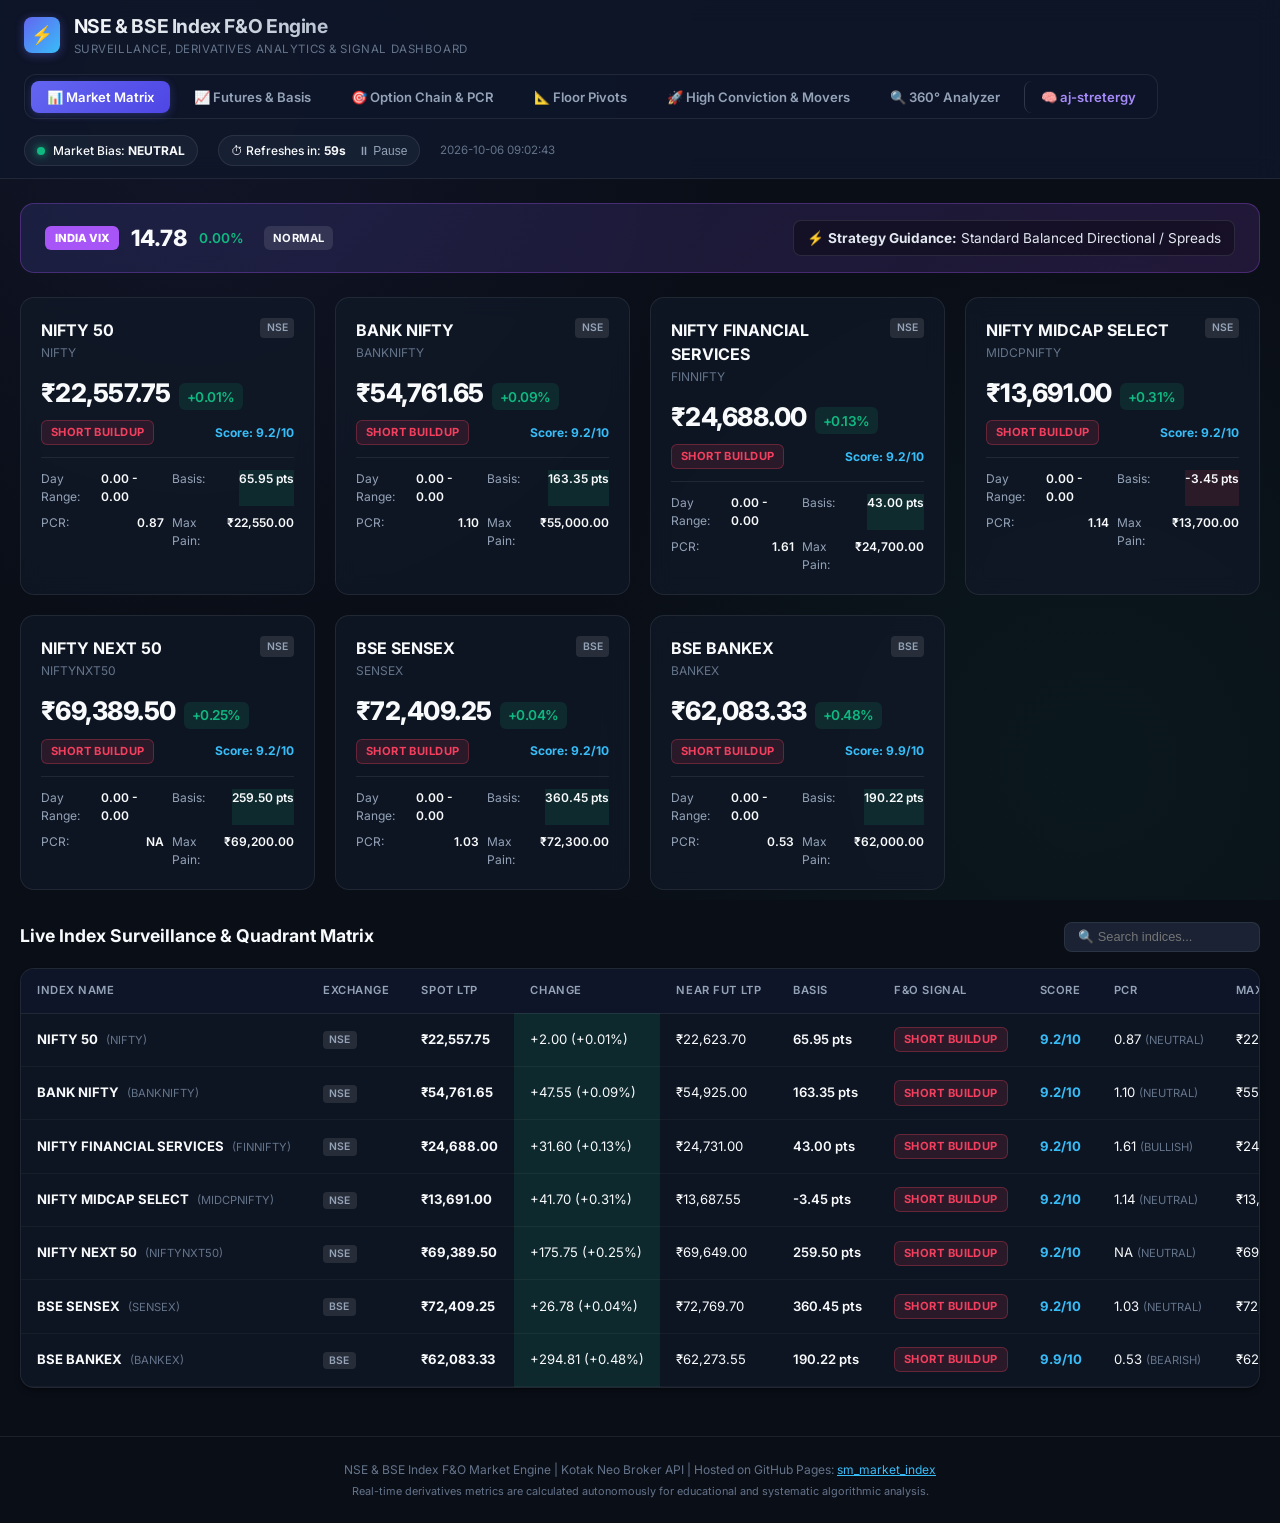
==== commit edeb96d6: "Update market_dashboard.html [NSE & BSE Index Dashboard]" ====
--- a/market_dashboard.html
+++ b/market_dashboard.html
@@ -36,14 +36,14 @@
         <div class="header-status-bar">
             <div class="status-pill">
                 <span class="pulse-dot"></span>
-                <span>Market Bias: <b>MILD BEARISH</b></span>
+                <span>Market Bias: <b>NEUTRAL</b></span>
             </div>
             <div class="status-pill">
                 <span>⏱ Refreshes in: <b id="countdownTimer">60s</b></span>
                 <button id="pauseRefreshBtn" style="background:transparent; border:none; color:var(--text-muted); cursor:pointer; font-size:0.75rem; margin-left:4px;">⏸ Pause</button>
             </div>
             <div style="font-size:0.72rem; color:var(--text-dim);">
-                2026-10-06 09:01:24
+                2026-10-06 09:02:43
             </div>
         </div>
     </header>
@@ -80,17 +80,17 @@
                 <span class="card-exchange">NSE</span>
             </div>
             <div class="card-price">
-                ₹22,508.10
-                <span class="card-change badge-down">-0.21%</span>
+                ₹22,557.75
+                <span class="card-change badge-up">+0.01%</span>
             </div>
             <div style="display:flex; justify-content:space-between; align-items:center; margin-bottom:0.75rem;">
                 <span class="badge badge-short">SHORT BUILDUP</span>
-                <span style="font-size:0.75rem; font-weight:700; color:var(--accent-blue);">Score: 9.9/10</span>
+                <span style="font-size:0.75rem; font-weight:700; color:var(--accent-blue);">Score: 9.2/10</span>
             </div>
             <div class="card-metrics">
                 <div class="metric-row"><span>Day Range:</span><span class="metric-val">0.00 - 0.00</span></div>
-                <div class="metric-row"><span>Basis:</span><span class="metric-val badge-up">115.60 pts</span></div>
-                <div class="metric-row"><span>PCR:</span><span class="metric-val">1.16</span></div>
+                <div class="metric-row"><span>Basis:</span><span class="metric-val badge-up">65.95 pts</span></div>
+                <div class="metric-row"><span>PCR:</span><span class="metric-val">0.87</span></div>
                 <div class="metric-row"><span>Max Pain:</span><span class="metric-val">₹22,550.00</span></div>
             </div>
         </div>
@@ -104,17 +104,17 @@
                 <span class="card-exchange">NSE</span>
             </div>
             <div class="card-price">
-                ₹54,593.15
-                <span class="card-change badge-down">-0.22%</span>
+                ₹54,761.65
+                <span class="card-change badge-up">+0.09%</span>
             </div>
             <div style="display:flex; justify-content:space-between; align-items:center; margin-bottom:0.75rem;">
                 <span class="badge badge-short">SHORT BUILDUP</span>
-                <span style="font-size:0.75rem; font-weight:700; color:var(--accent-blue);">Score: 9.9/10</span>
+                <span style="font-size:0.75rem; font-weight:700; color:var(--accent-blue);">Score: 9.2/10</span>
             </div>
             <div class="card-metrics">
                 <div class="metric-row"><span>Day Range:</span><span class="metric-val">0.00 - 0.00</span></div>
-                <div class="metric-row"><span>Basis:</span><span class="metric-val badge-up">331.85 pts</span></div>
-                <div class="metric-row"><span>PCR:</span><span class="metric-val">1.19</span></div>
+                <div class="metric-row"><span>Basis:</span><span class="metric-val badge-up">163.35 pts</span></div>
+                <div class="metric-row"><span>PCR:</span><span class="metric-val">1.10</span></div>
                 <div class="metric-row"><span>Max Pain:</span><span class="metric-val">₹55,000.00</span></div>
             </div>
         </div>
@@ -128,18 +128,18 @@
                 <span class="card-exchange">NSE</span>
             </div>
             <div class="card-price">
-                ₹24,608.40
-                <span class="card-change badge-down">-0.19%</span>
+                ₹24,688.00
+                <span class="card-change badge-up">+0.13%</span>
             </div>
             <div style="display:flex; justify-content:space-between; align-items:center; margin-bottom:0.75rem;">
                 <span class="badge badge-short">SHORT BUILDUP</span>
-                <span style="font-size:0.75rem; font-weight:700; color:var(--accent-blue);">Score: 10.0/10</span>
+                <span style="font-size:0.75rem; font-weight:700; color:var(--accent-blue);">Score: 9.2/10</span>
             </div>
             <div class="card-metrics">
                 <div class="metric-row"><span>Day Range:</span><span class="metric-val">0.00 - 0.00</span></div>
-                <div class="metric-row"><span>Basis:</span><span class="metric-val badge-up">122.60 pts</span></div>
-                <div class="metric-row"><span>PCR:</span><span class="metric-val">2.17</span></div>
-                <div class="metric-row"><span>Max Pain:</span><span class="metric-val">₹24,650.00</span></div>
+                <div class="metric-row"><span>Basis:</span><span class="metric-val badge-up">43.00 pts</span></div>
+                <div class="metric-row"><span>PCR:</span><span class="metric-val">1.61</span></div>
+                <div class="metric-row"><span>Max Pain:</span><span class="metric-val">₹24,700.00</span></div>
             </div>
         </div>
         
@@ -152,17 +152,17 @@
                 <span class="card-exchange">NSE</span>
             </div>
             <div class="card-price">
-                ₹13,665.80
-                <span class="card-change badge-up">+0.12%</span>
+                ₹13,691.00
+                <span class="card-change badge-up">+0.31%</span>
             </div>
             <div style="display:flex; justify-content:space-between; align-items:center; margin-bottom:0.75rem;">
                 <span class="badge badge-short">SHORT BUILDUP</span>
-                <span style="font-size:0.75rem; font-weight:700; color:var(--accent-blue);">Score: 8.6/10</span>
+                <span style="font-size:0.75rem; font-weight:700; color:var(--accent-blue);">Score: 9.2/10</span>
             </div>
             <div class="card-metrics">
                 <div class="metric-row"><span>Day Range:</span><span class="metric-val">0.00 - 0.00</span></div>
-                <div class="metric-row"><span>Basis:</span><span class="metric-val badge-up">21.75 pts</span></div>
-                <div class="metric-row"><span>PCR:</span><span class="metric-val">1.16</span></div>
+                <div class="metric-row"><span>Basis:</span><span class="metric-val badge-down">-3.45 pts</span></div>
+                <div class="metric-row"><span>PCR:</span><span class="metric-val">1.14</span></div>
                 <div class="metric-row"><span>Max Pain:</span><span class="metric-val">₹13,700.00</span></div>
             </div>
         </div>
@@ -176,16 +176,16 @@
                 <span class="card-exchange">NSE</span>
             </div>
             <div class="card-price">
-                ₹69,413.70
-                <span class="card-change badge-up">+0.29%</span>
+                ₹69,389.50
+                <span class="card-change badge-up">+0.25%</span>
             </div>
             <div style="display:flex; justify-content:space-between; align-items:center; margin-bottom:0.75rem;">
                 <span class="badge badge-short">SHORT BUILDUP</span>
-                <span style="font-size:0.75rem; font-weight:700; color:var(--accent-blue);">Score: 8.6/10</span>
+                <span style="font-size:0.75rem; font-weight:700; color:var(--accent-blue);">Score: 9.2/10</span>
             </div>
             <div class="card-metrics">
                 <div class="metric-row"><span>Day Range:</span><span class="metric-val">0.00 - 0.00</span></div>
-                <div class="metric-row"><span>Basis:</span><span class="metric-val badge-up">235.30 pts</span></div>
+                <div class="metric-row"><span>Basis:</span><span class="metric-val badge-up">259.50 pts</span></div>
                 <div class="metric-row"><span>PCR:</span><span class="metric-val">NA</span></div>
                 <div class="metric-row"><span>Max Pain:</span><span class="metric-val">₹69,200.00</span></div>
             </div>
@@ -200,18 +200,18 @@
                 <span class="card-exchange">BSE</span>
             </div>
             <div class="card-price">
-                ₹72,510.64
-                <span class="card-change badge-up">+0.18%</span>
+                ₹72,409.25
+                <span class="card-change badge-up">+0.04%</span>
             </div>
             <div style="display:flex; justify-content:space-between; align-items:center; margin-bottom:0.75rem;">
                 <span class="badge badge-short">SHORT BUILDUP</span>
-                <span style="font-size:0.75rem; font-weight:700; color:var(--accent-blue);">Score: 9.3/10</span>
+                <span style="font-size:0.75rem; font-weight:700; color:var(--accent-blue);">Score: 9.2/10</span>
             </div>
             <div class="card-metrics">
                 <div class="metric-row"><span>Day Range:</span><span class="metric-val">0.00 - 0.00</span></div>
-                <div class="metric-row"><span>Basis:</span><span class="metric-val badge-up">259.06 pts</span></div>
-                <div class="metric-row"><span>PCR:</span><span class="metric-val">0.84</span></div>
-                <div class="metric-row"><span>Max Pain:</span><span class="metric-val">₹72,400.00</span></div>
+                <div class="metric-row"><span>Basis:</span><span class="metric-val badge-up">360.45 pts</span></div>
+                <div class="metric-row"><span>PCR:</span><span class="metric-val">1.03</span></div>
+                <div class="metric-row"><span>Max Pain:</span><span class="metric-val">₹72,300.00</span></div>
             </div>
         </div>
         
@@ -224,16 +224,16 @@
                 <span class="card-exchange">BSE</span>
             </div>
             <div class="card-price">
-                ₹62,051.52
-                <span class="card-change badge-up">+0.43%</span>
+                ₹62,083.33
+                <span class="card-change badge-up">+0.48%</span>
             </div>
             <div style="display:flex; justify-content:space-between; align-items:center; margin-bottom:0.75rem;">
                 <span class="badge badge-short">SHORT BUILDUP</span>
-                <span style="font-size:0.75rem; font-weight:700; color:var(--accent-blue);">Score: 10.0/10</span>
+                <span style="font-size:0.75rem; font-weight:700; color:var(--accent-blue);">Score: 9.9/10</span>
             </div>
             <div class="card-metrics">
                 <div class="metric-row"><span>Day Range:</span><span class="metric-val">0.00 - 0.00</span></div>
-                <div class="metric-row"><span>Basis:</span><span class="metric-val badge-up">222.03 pts</span></div>
+                <div class="metric-row"><span>Basis:</span><span class="metric-val badge-up">190.22 pts</span></div>
                 <div class="metric-row"><span>PCR:</span><span class="metric-val">0.53</span></div>
                 <div class="metric-row"><span>Max Pain:</span><span class="metric-val">₹62,000.00</span></div>
             </div>
@@ -268,13 +268,13 @@
         <tr>
             <td><b>NIFTY 50</b> <span style="font-size:0.7rem; color:var(--text-dim); margin-left:4px;">(NIFTY)</span></td>
             <td><span class="card-exchange">NSE</span></td>
-            <td style="font-weight:700;">₹22,508.10</td>
-            <td class="badge-down">-47.65 (-0.21%)</td>
+            <td style="font-weight:700;">₹22,557.75</td>
+            <td class="badge-up">+2.00 (+0.01%)</td>
             <td>₹22,623.70</td>
-            <td style="font-weight:600;">115.60 pts</td>
+            <td style="font-weight:600;">65.95 pts</td>
             <td><span class="badge badge-short">SHORT BUILDUP</span></td>
-            <td><b style="color:var(--accent-blue);">9.9/10</b></td>
-            <td>1.16 <span style="font-size:0.7rem; color:var(--text-dim);">(NEUTRAL)</span></td>
+            <td><b style="color:var(--accent-blue);">9.2/10</b></td>
+            <td>0.87 <span style="font-size:0.7rem; color:var(--text-dim);">(NEUTRAL)</span></td>
             <td>₹22,550.00</td>
             <td><span class="badge" style="background:rgba(148,163,184,0.12); color:#94a3b8;">RANGE BOUND</span></td>
         </tr>
@@ -282,13 +282,13 @@
         <tr>
             <td><b>BANK NIFTY</b> <span style="font-size:0.7rem; color:var(--text-dim); margin-left:4px;">(BANKNIFTY)</span></td>
             <td><span class="card-exchange">NSE</span></td>
-            <td style="font-weight:700;">₹54,593.15</td>
-            <td class="badge-down">-120.95 (-0.22%)</td>
+            <td style="font-weight:700;">₹54,761.65</td>
+            <td class="badge-up">+47.55 (+0.09%)</td>
             <td>₹54,925.00</td>
-            <td style="font-weight:600;">331.85 pts</td>
+            <td style="font-weight:600;">163.35 pts</td>
             <td><span class="badge badge-short">SHORT BUILDUP</span></td>
-            <td><b style="color:var(--accent-blue);">9.9/10</b></td>
-            <td>1.19 <span style="font-size:0.7rem; color:var(--text-dim);">(NEUTRAL)</span></td>
+            <td><b style="color:var(--accent-blue);">9.2/10</b></td>
+            <td>1.10 <span style="font-size:0.7rem; color:var(--text-dim);">(NEUTRAL)</span></td>
             <td>₹55,000.00</td>
             <td><span class="badge" style="background:rgba(148,163,184,0.12); color:#94a3b8;">RANGE BOUND</span></td>
         </tr>
@@ -296,27 +296,27 @@
         <tr>
             <td><b>NIFTY FINANCIAL SERVICES</b> <span style="font-size:0.7rem; color:var(--text-dim); margin-left:4px;">(FINNIFTY)</span></td>
             <td><span class="card-exchange">NSE</span></td>
-            <td style="font-weight:700;">₹24,608.40</td>
-            <td class="badge-down">-48.00 (-0.19%)</td>
+            <td style="font-weight:700;">₹24,688.00</td>
+            <td class="badge-up">+31.60 (+0.13%)</td>
             <td>₹24,731.00</td>
-            <td style="font-weight:600;">122.60 pts</td>
+            <td style="font-weight:600;">43.00 pts</td>
             <td><span class="badge badge-short">SHORT BUILDUP</span></td>
-            <td><b style="color:var(--accent-blue);">10.0/10</b></td>
-            <td>2.17 <span style="font-size:0.7rem; color:var(--text-dim);">(BULLISH)</span></td>
-            <td>₹24,650.00</td>
+            <td><b style="color:var(--accent-blue);">9.2/10</b></td>
+            <td>1.61 <span style="font-size:0.7rem; color:var(--text-dim);">(BULLISH)</span></td>
+            <td>₹24,700.00</td>
             <td><span class="badge" style="background:rgba(148,163,184,0.12); color:#94a3b8;">RANGE BOUND</span></td>
         </tr>
         
         <tr>
             <td><b>NIFTY MIDCAP SELECT</b> <span style="font-size:0.7rem; color:var(--text-dim); margin-left:4px;">(MIDCPNIFTY)</span></td>
             <td><span class="card-exchange">NSE</span></td>
-            <td style="font-weight:700;">₹13,665.80</td>
-            <td class="badge-up">+16.50 (+0.12%)</td>
+            <td style="font-weight:700;">₹13,691.00</td>
+            <td class="badge-up">+41.70 (+0.31%)</td>
             <td>₹13,687.55</td>
-            <td style="font-weight:600;">21.75 pts</td>
+            <td style="font-weight:600;">-3.45 pts</td>
             <td><span class="badge badge-short">SHORT BUILDUP</span></td>
-            <td><b style="color:var(--accent-blue);">8.6/10</b></td>
-            <td>1.16 <span style="font-size:0.7rem; color:var(--text-dim);">(NEUTRAL)</span></td>
+            <td><b style="color:var(--accent-blue);">9.2/10</b></td>
+            <td>1.14 <span style="font-size:0.7rem; color:var(--text-dim);">(NEUTRAL)</span></td>
             <td>₹13,700.00</td>
             <td><span class="badge" style="background:rgba(148,163,184,0.12); color:#94a3b8;">RANGE BOUND</span></td>
         </tr>
@@ -324,12 +324,12 @@
         <tr>
             <td><b>NIFTY NEXT 50</b> <span style="font-size:0.7rem; color:var(--text-dim); margin-left:4px;">(NIFTYNXT50)</span></td>
             <td><span class="card-exchange">NSE</span></td>
-            <td style="font-weight:700;">₹69,413.70</td>
-            <td class="badge-up">+199.95 (+0.29%)</td>
+            <td style="font-weight:700;">₹69,389.50</td>
+            <td class="badge-up">+175.75 (+0.25%)</td>
             <td>₹69,649.00</td>
-            <td style="font-weight:600;">235.30 pts</td>
+            <td style="font-weight:600;">259.50 pts</td>
             <td><span class="badge badge-short">SHORT BUILDUP</span></td>
-            <td><b style="color:var(--accent-blue);">8.6/10</b></td>
+            <td><b style="color:var(--accent-blue);">9.2/10</b></td>
             <td>NA <span style="font-size:0.7rem; color:var(--text-dim);">(NEUTRAL)</span></td>
             <td>₹69,200.00</td>
             <td><span class="badge" style="background:rgba(148,163,184,0.12); color:#94a3b8;">RANGE BOUND</span></td>
@@ -338,26 +338,26 @@
         <tr>
             <td><b>BSE SENSEX</b> <span style="font-size:0.7rem; color:var(--text-dim); margin-left:4px;">(SENSEX)</span></td>
             <td><span class="card-exchange">BSE</span></td>
-            <td style="font-weight:700;">₹72,510.64</td>
-            <td class="badge-up">+128.17 (+0.18%)</td>
+            <td style="font-weight:700;">₹72,409.25</td>
+            <td class="badge-up">+26.78 (+0.04%)</td>
             <td>₹72,769.70</td>
-            <td style="font-weight:600;">259.06 pts</td>
+            <td style="font-weight:600;">360.45 pts</td>
             <td><span class="badge badge-short">SHORT BUILDUP</span></td>
-            <td><b style="color:var(--accent-blue);">9.3/10</b></td>
-            <td>0.84 <span style="font-size:0.7rem; color:var(--text-dim);">(NEUTRAL)</span></td>
-            <td>₹72,400.00</td>
+            <td><b style="color:var(--accent-blue);">9.2/10</b></td>
+            <td>1.03 <span style="font-size:0.7rem; color:var(--text-dim);">(NEUTRAL)</span></td>
+            <td>₹72,300.00</td>
             <td><span class="badge" style="background:rgba(148,163,184,0.12); color:#94a3b8;">RANGE BOUND</span></td>
         </tr>
         
         <tr>
             <td><b>BSE BANKEX</b> <span style="font-size:0.7rem; color:var(--text-dim); margin-left:4px;">(BANKEX)</span></td>
             <td><span class="card-exchange">BSE</span></td>
-            <td style="font-weight:700;">₹62,051.52</td>
-            <td class="badge-up">+263.00 (+0.43%)</td>
+            <td style="font-weight:700;">₹62,083.33</td>
+            <td class="badge-up">+294.81 (+0.48%)</td>
             <td>₹62,273.55</td>
-            <td style="font-weight:600;">222.03 pts</td>
+            <td style="font-weight:600;">190.22 pts</td>
             <td><span class="badge badge-short">SHORT BUILDUP</span></td>
-            <td><b style="color:var(--accent-blue);">10.0/10</b></td>
+            <td><b style="color:var(--accent-blue);">9.9/10</b></td>
             <td>0.53 <span style="font-size:0.7rem; color:var(--text-dim);">(BEARISH)</span></td>
             <td>₹62,000.00</td>
             <td><span class="badge" style="background:rgba(148,163,184,0.12); color:#94a3b8;">RANGE BOUND</span></td>
@@ -398,12 +398,12 @@
                 
         <tr>
             <td><b>NIFTY 50</b> (NIFTY)</td>
-            <td>₹22,508.10</td>
+            <td>₹22,557.75</td>
             <td style="font-weight:700; color:var(--accent-blue);">₹22,623.70</td>
             <td>0.01%</td>
             <td>0</td>
             <td>₹0.00</td>
-            <td style="font-weight:700;">115.60 pts</td>
+            <td style="font-weight:700;">65.95 pts</td>
             <td><span class="badge badge-long">PREMIUM</span></td>
             <td>₹22,722.80</td>
             <td>2,307,370</td>
@@ -413,12 +413,12 @@
         
         <tr>
             <td><b>BANK NIFTY</b> (BANKNIFTY)</td>
-            <td>₹54,593.15</td>
+            <td>₹54,761.65</td>
             <td style="font-weight:700; color:var(--accent-blue);">₹54,925.00</td>
             <td>0.00%</td>
             <td>0</td>
             <td>₹0.00</td>
-            <td style="font-weight:700;">331.85 pts</td>
+            <td style="font-weight:700;">163.35 pts</td>
             <td><span class="badge badge-long">PREMIUM</span></td>
             <td>₹55,228.00</td>
             <td>162,960</td>
@@ -428,12 +428,12 @@
         
         <tr>
             <td><b>NIFTY FINANCIAL SERVICES</b> (FINNIFTY)</td>
-            <td>₹24,608.40</td>
+            <td>₹24,688.00</td>
             <td style="font-weight:700; color:var(--accent-blue);">₹24,731.00</td>
             <td>-0.04%</td>
             <td>0</td>
             <td>₹0.00</td>
-            <td style="font-weight:700;">122.60 pts</td>
+            <td style="font-weight:700;">43.00 pts</td>
             <td><span class="badge badge-long">PREMIUM</span></td>
             <td>₹24,880.30</td>
             <td>240</td>
@@ -443,13 +443,13 @@
         
         <tr>
             <td><b>NIFTY MIDCAP SELECT</b> (MIDCPNIFTY)</td>
-            <td>₹13,665.80</td>
+            <td>₹13,691.00</td>
             <td style="font-weight:700; color:var(--accent-blue);">₹13,687.55</td>
             <td>0.14%</td>
             <td>0</td>
             <td>₹0.00</td>
-            <td style="font-weight:700;">21.75 pts</td>
-            <td><span class="badge badge-long">PREMIUM</span></td>
+            <td style="font-weight:700;">-3.45 pts</td>
+            <td><span class="badge badge-short">DISCOUNT</span></td>
             <td>₹13,722.70</td>
             <td>78,360</td>
             <td>₹13,751.00</td>
@@ -458,12 +458,12 @@
         
         <tr>
             <td><b>NIFTY NEXT 50</b> (NIFTYNXT50)</td>
-            <td>₹69,413.70</td>
+            <td>₹69,389.50</td>
             <td style="font-weight:700; color:var(--accent-blue);">₹69,649.00</td>
             <td>0.15%</td>
             <td>0</td>
             <td>₹0.00</td>
-            <td style="font-weight:700;">235.30 pts</td>
+            <td style="font-weight:700;">259.50 pts</td>
             <td><span class="badge badge-long">PREMIUM</span></td>
             <td>₹69,744.40</td>
             <td>275</td>
@@ -473,12 +473,12 @@
         
         <tr>
             <td><b>BSE SENSEX</b> (SENSEX)</td>
-            <td>₹72,510.64</td>
+            <td>₹72,409.25</td>
             <td style="font-weight:700; color:var(--accent-blue);">₹72,769.70</td>
             <td>0.00%</td>
             <td>93,440</td>
             <td>₹0.00</td>
-            <td style="font-weight:700;">259.06 pts</td>
+            <td style="font-weight:700;">360.45 pts</td>
             <td><span class="badge badge-long">PREMIUM</span></td>
             <td>₹73,284.80</td>
             <td>0</td>
@@ -488,12 +488,12 @@
         
         <tr>
             <td><b>BSE BANKEX</b> (BANKEX)</td>
-            <td>₹62,051.52</td>
+            <td>₹62,083.33</td>
             <td style="font-weight:700; color:var(--accent-blue);">₹62,273.55</td>
             <td>0.00%</td>
             <td>0</td>
             <td>₹0.00</td>
-            <td style="font-weight:700;">222.03 pts</td>
+            <td style="font-weight:700;">190.22 pts</td>
             <td><span class="badge badge-long">PREMIUM</span></td>
             <td>₹62,274.60</td>
             <td>0</td>
@@ -515,12 +515,12 @@
         <div class="card">
             <div class="card-top">
                 <div class="card-title">NIFTY 50 Options Analysis</div>
-                <span class="badge badge-flat">NEUTRAL (PCR 1.16)</span>
+                <span class="badge badge-flat">NEUTRAL (PCR 0.87)</span>
             </div>
             <div style="display:grid; grid-template-columns:repeat(2, 1fr); gap:0.75rem; margin-top:0.75rem; font-size:0.8rem;">
                 <div style="background:rgba(255,255,255,0.03); padding:0.6rem; border-radius:8px;">
                     <div style="color:var(--text-muted); font-size:0.7rem;">ATM Strike</div>
-                    <div style="font-size:1.1rem; font-weight:700;">₹22,500.00</div>
+                    <div style="font-size:1.1rem; font-weight:700;">₹22,550.00</div>
                 </div>
                 <div style="background:rgba(255,255,255,0.03); padding:0.6rem; border-radius:8px;">
                     <div style="color:var(--text-muted); font-size:0.7rem;">Max Pain</div>
@@ -528,28 +528,28 @@
                 </div>
                 <div style="background:rgba(255,255,255,0.03); padding:0.6rem; border-radius:8px;">
                     <div style="color:var(--text-muted); font-size:0.7rem;">ATM Straddle Premium</div>
-                    <div style="font-size:1rem; font-weight:700; color:var(--accent-blue);">₹171.50</div>
+                    <div style="font-size:1rem; font-weight:700; color:var(--accent-blue);">₹161.95</div>
                 </div>
                 <div style="background:rgba(255,255,255,0.03); padding:0.6rem; border-radius:8px;">
                     <div style="color:var(--text-muted); font-size:0.7rem;">Implied Move (1-SD)</div>
-                    <div style="font-size:1rem; font-weight:700;">±0.76%</div>
+                    <div style="font-size:1rem; font-weight:700;">±0.72%</div>
                 </div>
             </div>
             <div style="margin-top:0.75rem; font-size:0.72rem; color:var(--text-dim); display:flex; justify-content:space-between;">
-                <span>Total Call OI: <b>54,800,460</b></span>
-                <span>Total Put OI: <b>63,571,235</b></span>
+                <span>Total Call OI: <b>68,835,455</b></span>
+                <span>Total Put OI: <b>60,076,575</b></span>
             </div>
         </div>
         
         <div class="card">
             <div class="card-top">
                 <div class="card-title">BANK NIFTY Options Analysis</div>
-                <span class="badge badge-flat">NEUTRAL (PCR 1.19)</span>
+                <span class="badge badge-flat">NEUTRAL (PCR 1.1)</span>
             </div>
             <div style="display:grid; grid-template-columns:repeat(2, 1fr); gap:0.75rem; margin-top:0.75rem; font-size:0.8rem;">
                 <div style="background:rgba(255,255,255,0.03); padding:0.6rem; border-radius:8px;">
                     <div style="color:var(--text-muted); font-size:0.7rem;">ATM Strike</div>
-                    <div style="font-size:1.1rem; font-weight:700;">₹54,600.00</div>
+                    <div style="font-size:1.1rem; font-weight:700;">₹54,800.00</div>
                 </div>
                 <div style="background:rgba(255,255,255,0.03); padding:0.6rem; border-radius:8px;">
                     <div style="color:var(--text-muted); font-size:0.7rem;">Max Pain</div>
@@ -557,57 +557,57 @@
                 </div>
                 <div style="background:rgba(255,255,255,0.03); padding:0.6rem; border-radius:8px;">
                     <div style="color:var(--text-muted); font-size:0.7rem;">ATM Straddle Premium</div>
-                    <div style="font-size:1rem; font-weight:700; color:var(--accent-blue);">₹1,756.60</div>
+                    <div style="font-size:1rem; font-weight:700; color:var(--accent-blue);">₹1,722.20</div>
                 </div>
                 <div style="background:rgba(255,255,255,0.03); padding:0.6rem; border-radius:8px;">
                     <div style="color:var(--text-muted); font-size:0.7rem;">Implied Move (1-SD)</div>
-                    <div style="font-size:1rem; font-weight:700;">±3.22%</div>
+                    <div style="font-size:1rem; font-weight:700;">±3.14%</div>
                 </div>
             </div>
             <div style="margin-top:0.75rem; font-size:0.72rem; color:var(--text-dim); display:flex; justify-content:space-between;">
-                <span>Total Call OI: <b>1,714,800</b></span>
-                <span>Total Put OI: <b>2,045,340</b></span>
+                <span>Total Call OI: <b>1,853,100</b></span>
+                <span>Total Put OI: <b>2,036,820</b></span>
             </div>
         </div>
         
         <div class="card">
             <div class="card-top">
                 <div class="card-title">NIFTY FINANCIAL SERVICES Options Analysis</div>
-                <span class="badge badge-long">BULLISH (PCR 2.17)</span>
+                <span class="badge badge-long">BULLISH (PCR 1.61)</span>
             </div>
             <div style="display:grid; grid-template-columns:repeat(2, 1fr); gap:0.75rem; margin-top:0.75rem; font-size:0.8rem;">
                 <div style="background:rgba(255,255,255,0.03); padding:0.6rem; border-radius:8px;">
                     <div style="color:var(--text-muted); font-size:0.7rem;">ATM Strike</div>
-                    <div style="font-size:1.1rem; font-weight:700;">₹24,600.00</div>
+                    <div style="font-size:1.1rem; font-weight:700;">₹24,700.00</div>
                 </div>
                 <div style="background:rgba(255,255,255,0.03); padding:0.6rem; border-radius:8px;">
                     <div style="color:var(--text-muted); font-size:0.7rem;">Max Pain</div>
-                    <div style="font-size:1.1rem; font-weight:700; color:var(--accent-purple);">₹24,650.00</div>
+                    <div style="font-size:1.1rem; font-weight:700; color:var(--accent-purple);">₹24,700.00</div>
                 </div>
                 <div style="background:rgba(255,255,255,0.03); padding:0.6rem; border-radius:8px;">
                     <div style="color:var(--text-muted); font-size:0.7rem;">ATM Straddle Premium</div>
-                    <div style="font-size:1rem; font-weight:700; color:var(--accent-blue);">₹865.50</div>
+                    <div style="font-size:1rem; font-weight:700; color:var(--accent-blue);">₹839.75</div>
                 </div>
                 <div style="background:rgba(255,255,255,0.03); padding:0.6rem; border-radius:8px;">
                     <div style="color:var(--text-muted); font-size:0.7rem;">Implied Move (1-SD)</div>
-                    <div style="font-size:1rem; font-weight:700;">±3.52%</div>
+                    <div style="font-size:1rem; font-weight:700;">±3.40%</div>
                 </div>
             </div>
             <div style="margin-top:0.75rem; font-size:0.72rem; color:var(--text-dim); display:flex; justify-content:space-between;">
-                <span>Total Call OI: <b>46,320</b></span>
-                <span>Total Put OI: <b>100,620</b></span>
+                <span>Total Call OI: <b>51,120</b></span>
+                <span>Total Put OI: <b>82,140</b></span>
             </div>
         </div>
         
         <div class="card">
             <div class="card-top">
                 <div class="card-title">NIFTY MIDCAP SELECT Options Analysis</div>
-                <span class="badge badge-flat">NEUTRAL (PCR 1.16)</span>
+                <span class="badge badge-flat">NEUTRAL (PCR 1.14)</span>
             </div>
             <div style="display:grid; grid-template-columns:repeat(2, 1fr); gap:0.75rem; margin-top:0.75rem; font-size:0.8rem;">
                 <div style="background:rgba(255,255,255,0.03); padding:0.6rem; border-radius:8px;">
                     <div style="color:var(--text-muted); font-size:0.7rem;">ATM Strike</div>
-                    <div style="font-size:1.1rem; font-weight:700;">₹13,675.00</div>
+                    <div style="font-size:1.1rem; font-weight:700;">₹13,700.00</div>
                 </div>
                 <div style="background:rgba(255,255,255,0.03); padding:0.6rem; border-radius:8px;">
                     <div style="color:var(--text-muted); font-size:0.7rem;">Max Pain</div>
@@ -615,16 +615,16 @@
                 </div>
                 <div style="background:rgba(255,255,255,0.03); padding:0.6rem; border-radius:8px;">
                     <div style="color:var(--text-muted); font-size:0.7rem;">ATM Straddle Premium</div>
-                    <div style="font-size:1rem; font-weight:700; color:var(--accent-blue);">₹476.45</div>
+                    <div style="font-size:1rem; font-weight:700; color:var(--accent-blue);">₹476.85</div>
                 </div>
                 <div style="background:rgba(255,255,255,0.03); padding:0.6rem; border-radius:8px;">
                     <div style="color:var(--text-muted); font-size:0.7rem;">Implied Move (1-SD)</div>
-                    <div style="font-size:1rem; font-weight:700;">±3.49%</div>
+                    <div style="font-size:1rem; font-weight:700;">±3.48%</div>
                 </div>
             </div>
             <div style="margin-top:0.75rem; font-size:0.72rem; color:var(--text-dim); display:flex; justify-content:space-between;">
-                <span>Total Call OI: <b>629,400</b></span>
-                <span>Total Put OI: <b>732,720</b></span>
+                <span>Total Call OI: <b>638,520</b></span>
+                <span>Total Put OI: <b>724,920</b></span>
             </div>
         </div>
         
@@ -648,7 +648,7 @@
                 </div>
                 <div style="background:rgba(255,255,255,0.03); padding:0.6rem; border-radius:8px;">
                     <div style="color:var(--text-muted); font-size:0.7rem;">Implied Move (1-SD)</div>
-                    <div style="font-size:1rem; font-weight:700;">±9.89%</div>
+                    <div style="font-size:1rem; font-weight:700;">±9.90%</div>
                 </div>
             </div>
             <div style="margin-top:0.75rem; font-size:0.72rem; color:var(--text-dim); display:flex; justify-content:space-between;">
@@ -660,20 +660,20 @@
         <div class="card">
             <div class="card-top">
                 <div class="card-title">BSE SENSEX Options Analysis</div>
-                <span class="badge badge-flat">NEUTRAL (PCR 0.84)</span>
+                <span class="badge badge-flat">NEUTRAL (PCR 1.03)</span>
             </div>
             <div style="display:grid; grid-template-columns:repeat(2, 1fr); gap:0.75rem; margin-top:0.75rem; font-size:0.8rem;">
                 <div style="background:rgba(255,255,255,0.03); padding:0.6rem; border-radius:8px;">
                     <div style="color:var(--text-muted); font-size:0.7rem;">ATM Strike</div>
-                    <div style="font-size:1.1rem; font-weight:700;">₹72,500.00</div>
+                    <div style="font-size:1.1rem; font-weight:700;">₹72,400.00</div>
                 </div>
                 <div style="background:rgba(255,255,255,0.03); padding:0.6rem; border-radius:8px;">
                     <div style="color:var(--text-muted); font-size:0.7rem;">Max Pain</div>
-                    <div style="font-size:1.1rem; font-weight:700; color:var(--accent-purple);">₹72,400.00</div>
+                    <div style="font-size:1.1rem; font-weight:700; color:var(--accent-purple);">₹72,300.00</div>
                 </div>
                 <div style="background:rgba(255,255,255,0.03); padding:0.6rem; border-radius:8px;">
                     <div style="color:var(--text-muted); font-size:0.7rem;">ATM Straddle Premium</div>
-                    <div style="font-size:1rem; font-weight:700; color:var(--accent-blue);">₹905.20</div>
+                    <div style="font-size:1rem; font-weight:700; color:var(--accent-blue);">₹905.95</div>
                 </div>
                 <div style="background:rgba(255,255,255,0.03); padding:0.6rem; border-radius:8px;">
                     <div style="color:var(--text-muted); font-size:0.7rem;">Implied Move (1-SD)</div>
@@ -681,8 +681,8 @@
                 </div>
             </div>
             <div style="margin-top:0.75rem; font-size:0.72rem; color:var(--text-dim); display:flex; justify-content:space-between;">
-                <span>Total Call OI: <b>3,479,400</b></span>
-                <span>Total Put OI: <b>2,924,520</b></span>
+                <span>Total Call OI: <b>2,937,280</b></span>
+                <span>Total Put OI: <b>3,031,960</b></span>
             </div>
         </div>
         
@@ -746,7 +746,7 @@
                 
         <tr>
             <td><b>NIFTY 50</b> (NIFTY)</td>
-            <td style="font-weight:700;">₹22,508.10</td>
+            <td style="font-weight:700;">₹22,557.75</td>
             <td><span class="badge" style="background:rgba(148,163,184,0.12); color:#94a3b8;">RANGE BOUND</span></td>
             <td style="color:#f43f5e;">₹NA</td>
             <td style="color:#fb7185;">₹NA</td>
@@ -759,7 +759,7 @@
         
         <tr>
             <td><b>BANK NIFTY</b> (BANKNIFTY)</td>
-            <td style="font-weight:700;">₹54,593.15</td>
+            <td style="font-weight:700;">₹54,761.65</td>
             <td><span class="badge" style="background:rgba(148,163,184,0.12); color:#94a3b8;">RANGE BOUND</span></td>
             <td style="color:#f43f5e;">₹NA</td>
             <td style="color:#fb7185;">₹NA</td>
@@ -772,7 +772,7 @@
         
         <tr>
             <td><b>NIFTY FINANCIAL SERVICES</b> (FINNIFTY)</td>
-            <td style="font-weight:700;">₹24,608.40</td>
+            <td style="font-weight:700;">₹24,688.00</td>
             <td><span class="badge" style="background:rgba(148,163,184,0.12); color:#94a3b8;">RANGE BOUND</span></td>
             <td style="color:#f43f5e;">₹NA</td>
             <td style="color:#fb7185;">₹NA</td>
@@ -785,7 +785,7 @@
         
         <tr>
             <td><b>NIFTY MIDCAP SELECT</b> (MIDCPNIFTY)</td>
-            <td style="font-weight:700;">₹13,665.80</td>
+            <td style="font-weight:700;">₹13,691.00</td>
             <td><span class="badge" style="background:rgba(148,163,184,0.12); color:#94a3b8;">RANGE BOUND</span></td>
             <td style="color:#f43f5e;">₹NA</td>
             <td style="color:#fb7185;">₹NA</td>
@@ -798,7 +798,7 @@
         
         <tr>
             <td><b>NIFTY NEXT 50</b> (NIFTYNXT50)</td>
-            <td style="font-weight:700;">₹69,413.70</td>
+            <td style="font-weight:700;">₹69,389.50</td>
             <td><span class="badge" style="background:rgba(148,163,184,0.12); color:#94a3b8;">RANGE BOUND</span></td>
             <td style="color:#f43f5e;">₹NA</td>
             <td style="color:#fb7185;">₹NA</td>
@@ -811,7 +811,7 @@
         
         <tr>
             <td><b>BSE SENSEX</b> (SENSEX)</td>
-            <td style="font-weight:700;">₹72,510.64</td>
+            <td style="font-weight:700;">₹72,409.25</td>
             <td><span class="badge" style="background:rgba(148,163,184,0.12); color:#94a3b8;">RANGE BOUND</span></td>
             <td style="color:#f43f5e;">₹NA</td>
             <td style="color:#fb7185;">₹NA</td>
@@ -824,7 +824,7 @@
         
         <tr>
             <td><b>BSE BANKEX</b> (BANKEX)</td>
-            <td style="font-weight:700;">₹62,051.52</td>
+            <td style="font-weight:700;">₹62,083.33</td>
             <td><span class="badge" style="background:rgba(148,163,184,0.12); color:#94a3b8;">RANGE BOUND</span></td>
             <td style="color:#f43f5e;">₹NA</td>
             <td style="color:#fb7185;">₹NA</td>
@@ -1246,23 +1246,23 @@
             <div style="display:grid; grid-template-columns:repeat(auto-fit, minmax(280px, 1fr)); gap:1.25rem; margin-bottom:1.5rem;">
                 <div class="card">
                     <div style="font-size:0.75rem; color:var(--text-dim); text-transform:uppercase;">Spot & Futures Metrics</div>
-                    <div style="font-size:1.5rem; font-weight:800; margin:0.5rem 0;">₹22,508.10</div>
+                    <div style="font-size:1.5rem; font-weight:800; margin:0.5rem 0;">₹22,557.75</div>
                     <div class="card-metrics">
                         <div class="metric-row"><span>Day High / Low:</span><span class="metric-val">0.00 / 0.00</span></div>
                         <div class="metric-row"><span>Near Fut LTP:</span><span class="metric-val">₹22,623.70</span></div>
-                        <div class="metric-row"><span>Basis:</span><span class="metric-val">115.60 pts (PREMIUM)</span></div>
+                        <div class="metric-row"><span>Basis:</span><span class="metric-val">65.95 pts (PREMIUM)</span></div>
                         <div class="metric-row"><span>Open Interest:</span><span class="metric-val">0</span></div>
                     </div>
                 </div>
 
                 <div class="card">
                     <div style="font-size:0.75rem; color:var(--text-dim); text-transform:uppercase;">Derivative Sentiment & Range</div>
-                    <div style="font-size:1.5rem; font-weight:800; color:var(--accent-blue); margin:0.5rem 0;">PCR: 1.16</div>
-                    <div class="card-metrics">
-                        <div class="metric-row"><span>ATM Strike:</span><span class="metric-val">₹22,500.00</span></div>
+                    <div style="font-size:1.5rem; font-weight:800; color:var(--accent-blue); margin:0.5rem 0;">PCR: 0.87</div>
+                    <div class="card-metrics">
+                        <div class="metric-row"><span>ATM Strike:</span><span class="metric-val">₹22,550.00</span></div>
                         <div class="metric-row"><span>Max Pain:</span><span class="metric-val">₹22,550.00</span></div>
-                        <div class="metric-row"><span>ATM Straddle:</span><span class="metric-val">₹171.50</span></div>
-                        <div class="metric-row"><span>Expected Range:</span><span class="metric-val">±0.76%</span></div>
+                        <div class="metric-row"><span>ATM Straddle:</span><span class="metric-val">₹161.95</span></div>
+                        <div class="metric-row"><span>Expected Range:</span><span class="metric-val">±0.72%</span></div>
                     </div>
                 </div>
 
@@ -1283,23 +1283,23 @@
             <div style="display:grid; grid-template-columns:repeat(auto-fit, minmax(280px, 1fr)); gap:1.25rem; margin-bottom:1.5rem;">
                 <div class="card">
                     <div style="font-size:0.75rem; color:var(--text-dim); text-transform:uppercase;">Spot & Futures Metrics</div>
-                    <div style="font-size:1.5rem; font-weight:800; margin:0.5rem 0;">₹54,593.15</div>
+                    <div style="font-size:1.5rem; font-weight:800; margin:0.5rem 0;">₹54,761.65</div>
                     <div class="card-metrics">
                         <div class="metric-row"><span>Day High / Low:</span><span class="metric-val">0.00 / 0.00</span></div>
                         <div class="metric-row"><span>Near Fut LTP:</span><span class="metric-val">₹54,925.00</span></div>
-                        <div class="metric-row"><span>Basis:</span><span class="metric-val">331.85 pts (PREMIUM)</span></div>
+                        <div class="metric-row"><span>Basis:</span><span class="metric-val">163.35 pts (PREMIUM)</span></div>
                         <div class="metric-row"><span>Open Interest:</span><span class="metric-val">0</span></div>
                     </div>
                 </div>
 
                 <div class="card">
                     <div style="font-size:0.75rem; color:var(--text-dim); text-transform:uppercase;">Derivative Sentiment & Range</div>
-                    <div style="font-size:1.5rem; font-weight:800; color:var(--accent-blue); margin:0.5rem 0;">PCR: 1.19</div>
-                    <div class="card-metrics">
-                        <div class="metric-row"><span>ATM Strike:</span><span class="metric-val">₹54,600.00</span></div>
+                    <div style="font-size:1.5rem; font-weight:800; color:var(--accent-blue); margin:0.5rem 0;">PCR: 1.10</div>
+                    <div class="card-metrics">
+                        <div class="metric-row"><span>ATM Strike:</span><span class="metric-val">₹54,800.00</span></div>
                         <div class="metric-row"><span>Max Pain:</span><span class="metric-val">₹55,000.00</span></div>
-                        <div class="metric-row"><span>ATM Straddle:</span><span class="metric-val">₹1,756.60</span></div>
-                        <div class="metric-row"><span>Expected Range:</span><span class="metric-val">±3.22%</span></div>
+                        <div class="metric-row"><span>ATM Straddle:</span><span class="metric-val">₹1,722.20</span></div>
+                        <div class="metric-row"><span>Expected Range:</span><span class="metric-val">±3.14%</span></div>
                     </div>
                 </div>
 
@@ -1320,23 +1320,23 @@
             <div style="display:grid; grid-template-columns:repeat(auto-fit, minmax(280px, 1fr)); gap:1.25rem; margin-bottom:1.5rem;">
                 <div class="card">
                     <div style="font-size:0.75rem; color:var(--text-dim); text-transform:uppercase;">Spot & Futures Metrics</div>
-                    <div style="font-size:1.5rem; font-weight:800; margin:0.5rem 0;">₹24,608.40</div>
+                    <div style="font-size:1.5rem; font-weight:800; margin:0.5rem 0;">₹24,688.00</div>
                     <div class="card-metrics">
                         <div class="metric-row"><span>Day High / Low:</span><span class="metric-val">0.00 / 0.00</span></div>
                         <div class="metric-row"><span>Near Fut LTP:</span><span class="metric-val">₹24,731.00</span></div>
-                        <div class="metric-row"><span>Basis:</span><span class="metric-val">122.60 pts (PREMIUM)</span></div>
+                        <div class="metric-row"><span>Basis:</span><span class="metric-val">43.00 pts (PREMIUM)</span></div>
                         <div class="metric-row"><span>Open Interest:</span><span class="metric-val">0</span></div>
                     </div>
                 </div>
 
                 <div class="card">
                     <div style="font-size:0.75rem; color:var(--text-dim); text-transform:uppercase;">Derivative Sentiment & Range</div>
-                    <div style="font-size:1.5rem; font-weight:800; color:var(--accent-blue); margin:0.5rem 0;">PCR: 2.17</div>
-                    <div class="card-metrics">
-                        <div class="metric-row"><span>ATM Strike:</span><span class="metric-val">₹24,600.00</span></div>
-                        <div class="metric-row"><span>Max Pain:</span><span class="metric-val">₹24,650.00</span></div>
-                        <div class="metric-row"><span>ATM Straddle:</span><span class="metric-val">₹865.50</span></div>
-                        <div class="metric-row"><span>Expected Range:</span><span class="metric-val">±3.52%</span></div>
+                    <div style="font-size:1.5rem; font-weight:800; color:var(--accent-blue); margin:0.5rem 0;">PCR: 1.61</div>
+                    <div class="card-metrics">
+                        <div class="metric-row"><span>ATM Strike:</span><span class="metric-val">₹24,700.00</span></div>
+                        <div class="metric-row"><span>Max Pain:</span><span class="metric-val">₹24,700.00</span></div>
+                        <div class="metric-row"><span>ATM Straddle:</span><span class="metric-val">₹839.75</span></div>
+                        <div class="metric-row"><span>Expected Range:</span><span class="metric-val">±3.40%</span></div>
                     </div>
                 </div>
 
@@ -1357,23 +1357,23 @@
             <div style="display:grid; grid-template-columns:repeat(auto-fit, minmax(280px, 1fr)); gap:1.25rem; margin-bottom:1.5rem;">
                 <div class="card">
                     <div style="font-size:0.75rem; color:var(--text-dim); text-transform:uppercase;">Spot & Futures Metrics</div>
-                    <div style="font-size:1.5rem; font-weight:800; margin:0.5rem 0;">₹13,665.80</div>
+                    <div style="font-size:1.5rem; font-weight:800; margin:0.5rem 0;">₹13,691.00</div>
                     <div class="card-metrics">
                         <div class="metric-row"><span>Day High / Low:</span><span class="metric-val">0.00 / 0.00</span></div>
                         <div class="metric-row"><span>Near Fut LTP:</span><span class="metric-val">₹13,687.55</span></div>
-                        <div class="metric-row"><span>Basis:</span><span class="metric-val">21.75 pts (PREMIUM)</span></div>
+                        <div class="metric-row"><span>Basis:</span><span class="metric-val">-3.45 pts (DISCOUNT)</span></div>
                         <div class="metric-row"><span>Open Interest:</span><span class="metric-val">0</span></div>
                     </div>
                 </div>
 
                 <div class="card">
                     <div style="font-size:0.75rem; color:var(--text-dim); text-transform:uppercase;">Derivative Sentiment & Range</div>
-                    <div style="font-size:1.5rem; font-weight:800; color:var(--accent-blue); margin:0.5rem 0;">PCR: 1.16</div>
-                    <div class="card-metrics">
-                        <div class="metric-row"><span>ATM Strike:</span><span class="metric-val">₹13,675.00</span></div>
+                    <div style="font-size:1.5rem; font-weight:800; color:var(--accent-blue); margin:0.5rem 0;">PCR: 1.14</div>
+                    <div class="card-metrics">
+                        <div class="metric-row"><span>ATM Strike:</span><span class="metric-val">₹13,700.00</span></div>
                         <div class="metric-row"><span>Max Pain:</span><span class="metric-val">₹13,700.00</span></div>
-                        <div class="metric-row"><span>ATM Straddle:</span><span class="metric-val">₹476.45</span></div>
-                        <div class="metric-row"><span>Expected Range:</span><span class="metric-val">±3.49%</span></div>
+                        <div class="metric-row"><span>ATM Straddle:</span><span class="metric-val">₹476.85</span></div>
+                        <div class="metric-row"><span>Expected Range:</span><span class="metric-val">±3.48%</span></div>
                     </div>
                 </div>
 
@@ -1394,11 +1394,11 @@
             <div style="display:grid; grid-template-columns:repeat(auto-fit, minmax(280px, 1fr)); gap:1.25rem; margin-bottom:1.5rem;">
                 <div class="card">
                     <div style="font-size:0.75rem; color:var(--text-dim); text-transform:uppercase;">Spot & Futures Metrics</div>
-                    <div style="font-size:1.5rem; font-weight:800; margin:0.5rem 0;">₹69,413.70</div>
+                    <div style="font-size:1.5rem; font-weight:800; margin:0.5rem 0;">₹69,389.50</div>
                     <div class="card-metrics">
                         <div class="metric-row"><span>Day High / Low:</span><span class="metric-val">0.00 / 0.00</span></div>
                         <div class="metric-row"><span>Near Fut LTP:</span><span class="metric-val">₹69,649.00</span></div>
-                        <div class="metric-row"><span>Basis:</span><span class="metric-val">235.30 pts (PREMIUM)</span></div>
+                        <div class="metric-row"><span>Basis:</span><span class="metric-val">259.50 pts (PREMIUM)</span></div>
                         <div class="metric-row"><span>Open Interest:</span><span class="metric-val">0</span></div>
                     </div>
                 </div>
@@ -1410,7 +1410,7 @@
                         <div class="metric-row"><span>ATM Strike:</span><span class="metric-val">₹69,400.00</span></div>
                         <div class="metric-row"><span>Max Pain:</span><span class="metric-val">₹69,200.00</span></div>
                         <div class="metric-row"><span>ATM Straddle:</span><span class="metric-val">₹6,866.60</span></div>
-                        <div class="metric-row"><span>Expected Range:</span><span class="metric-val">±9.89%</span></div>
+                        <div class="metric-row"><span>Expected Range:</span><span class="metric-val">±9.90%</span></div>
                     </div>
                 </div>
 
@@ -1431,22 +1431,22 @@
             <div style="display:grid; grid-template-columns:repeat(auto-fit, minmax(280px, 1fr)); gap:1.25rem; margin-bottom:1.5rem;">
                 <div class="card">
                     <div style="font-size:0.75rem; color:var(--text-dim); text-transform:uppercase;">Spot & Futures Metrics</div>
-                    <div style="font-size:1.5rem; font-weight:800; margin:0.5rem 0;">₹72,510.64</div>
+                    <div style="font-size:1.5rem; font-weight:800; margin:0.5rem 0;">₹72,409.25</div>
                     <div class="card-metrics">
                         <div class="metric-row"><span>Day High / Low:</span><span class="metric-val">0.00 / 0.00</span></div>
                         <div class="metric-row"><span>Near Fut LTP:</span><span class="metric-val">₹72,769.70</span></div>
-                        <div class="metric-row"><span>Basis:</span><span class="metric-val">259.06 pts (PREMIUM)</span></div>
+                        <div class="metric-row"><span>Basis:</span><span class="metric-val">360.45 pts (PREMIUM)</span></div>
                         <div class="metric-row"><span>Open Interest:</span><span class="metric-val">93,440</span></div>
                     </div>
                 </div>
 
                 <div class="card">
                     <div style="font-size:0.75rem; color:var(--text-dim); text-transform:uppercase;">Derivative Sentiment & Range</div>
-                    <div style="font-size:1.5rem; font-weight:800; color:var(--accent-blue); margin:0.5rem 0;">PCR: 0.84</div>
-                    <div class="card-metrics">
-                        <div class="metric-row"><span>ATM Strike:</span><span class="metric-val">₹72,500.00</span></div>
-                        <div class="metric-row"><span>Max Pain:</span><span class="metric-val">₹72,400.00</span></div>
-                        <div class="metric-row"><span>ATM Straddle:</span><span class="metric-val">₹905.20</span></div>
+                    <div style="font-size:1.5rem; font-weight:800; color:var(--accent-blue); margin:0.5rem 0;">PCR: 1.03</div>
+                    <div class="card-metrics">
+                        <div class="metric-row"><span>ATM Strike:</span><span class="metric-val">₹72,400.00</span></div>
+                        <div class="metric-row"><span>Max Pain:</span><span class="metric-val">₹72,300.00</span></div>
+                        <div class="metric-row"><span>ATM Straddle:</span><span class="metric-val">₹905.95</span></div>
                         <div class="metric-row"><span>Expected Range:</span><span class="metric-val">±1.25%</span></div>
                     </div>
                 </div>
@@ -1468,11 +1468,11 @@
             <div style="display:grid; grid-template-columns:repeat(auto-fit, minmax(280px, 1fr)); gap:1.25rem; margin-bottom:1.5rem;">
                 <div class="card">
                     <div style="font-size:0.75rem; color:var(--text-dim); text-transform:uppercase;">Spot & Futures Metrics</div>
-                    <div style="font-size:1.5rem; font-weight:800; margin:0.5rem 0;">₹62,051.52</div>
+                    <div style="font-size:1.5rem; font-weight:800; margin:0.5rem 0;">₹62,083.33</div>
                     <div class="card-metrics">
                         <div class="metric-row"><span>Day High / Low:</span><span class="metric-val">0.00 / 0.00</span></div>
                         <div class="metric-row"><span>Near Fut LTP:</span><span class="metric-val">₹62,273.55</span></div>
-                        <div class="metric-row"><span>Basis:</span><span class="metric-val">222.03 pts (PREMIUM)</span></div>
+                        <div class="metric-row"><span>Basis:</span><span class="metric-val">190.22 pts (PREMIUM)</span></div>
                         <div class="metric-row"><span>Open Interest:</span><span class="metric-val">0</span></div>
                     </div>
                 </div>
@@ -1535,7 +1535,7 @@
         <!-- 1 · Where we stand -->
         <div style="margin-bottom:12px;">
             <h1 style="font-size:1.15rem; font-weight:800; margin-bottom:4px;">⚡ Quick Card — NIFTY Surveillance & Bias</h1>
-            <div style="font-size:0.75rem; color:var(--text-dim);">Live Neo Data Snapshot · 2026-10-06 09:01:26 · Automated Strike Math</div>
+            <div style="font-size:0.75rem; color:var(--text-dim);">Live Neo Data Snapshot · 2026-10-06 09:02:45 · Automated Strike Math</div>
         </div>
 
         <div class="card" style="margin-bottom:12px;">
@@ -1543,7 +1543,7 @@
             <div style="margin-top:10px; display:flex; flex-wrap:wrap; gap:6px;">
                 <span class="chip">Regime <b>RANGE-BOUND / VOL COMPRESSION — pin between key strikes</b></span>
                 <span class="chip">Bias <b class="dn">NEUTRAL / MEAN REVERTING</b></span>
-                <span class="chip">Expected Move <b>±209.6 pts</b></span>
+                <span class="chip">Expected Move <b>±210.0 pts</b></span>
                 <span class="chip">Sell Score <b>70/100</b></span>
                 <span class="chip">India VIX <b>14.78</b></span>
             </div>
@@ -1553,7 +1553,7 @@
         <div class="card" style="margin-bottom:12px;">
             <div class="h" style="font-size:0.75rem; text-transform:uppercase; color:var(--text-dim); margin-bottom:6px; letter-spacing:1px;">The one thing that matters today</div>
             <div style="font-size:0.95rem; font-weight:600; line-height:1.5;">
-                NEUTRAL / MEAN REVERTING posture with ±209.6 pts daily expected move. Selling is authorized ONLY on a pushed-back level: one side, defined risk, 100 wide spread after a closed 15m candle.
+                NEUTRAL / MEAN REVERTING posture with ±210.0 pts daily expected move. Selling is authorized ONLY on a pushed-back level: one side, defined risk, 100 wide spread after a closed 15m candle.
             </div>
         </div>
 
@@ -1566,16 +1566,16 @@
 
             <!-- Call Branch -->
             <div style="background:var(--bg-card-hover); border:1px solid var(--border-color); border-left:4px solid #f43f5e; border-radius:10px; padding:10px 14px; margin-bottom:10px;">
-                <div style="font-size:0.78rem; color:var(--text-dim);">IF a 15-minute candle trades into 22593-22623 and closes back BELOW 22608</div>
-                <div style="font-size:0.92rem; font-weight:700; color:#fff; margin:4px 0;">THEN sell 22550 CE, buy 22650 CE, for at least 30 points credit</div>
-                <div style="font-size:0.75rem; color:var(--text-muted);">Ceiling is 0.48 of an EM away. Stop at 60 pts on a 15m close above 22550.</div>
+                <div style="font-size:0.78rem; color:var(--text-dim);">IF a 15-minute candle trades into 22642-22672 and closes back BELOW 22657</div>
+                <div style="font-size:0.92rem; font-weight:700; color:#fff; margin:4px 0;">THEN sell 22600 CE, buy 22700 CE, for at least 30 points credit</div>
+                <div style="font-size:0.75rem; color:var(--text-muted);">Ceiling is 0.48 of an EM away. Stop at 60 pts on a 15m close above 22600.</div>
             </div>
 
             <!-- Put Branch -->
             <div style="background:var(--bg-card-hover); border:1px solid var(--border-color); border-left:4px solid #10b981; border-radius:10px; padding:10px 14px;">
-                <div style="font-size:0.78rem; color:var(--text-dim);">IF a 15-minute candle trades into 22393-22423 and closes back ABOVE 22408</div>
-                <div style="font-size:0.92rem; font-weight:700; color:#fff; margin:4px 0;">THEN sell 22450 PE, buy 22350 PE, for at least 30 points credit</div>
-                <div style="font-size:0.75rem; color:var(--text-muted);">Floor is 0.48 of an EM away. Stop at 60 pts on a 15m close below 22450.</div>
+                <div style="font-size:0.78rem; color:var(--text-dim);">IF a 15-minute candle trades into 22442-22472 and closes back ABOVE 22457</div>
+                <div style="font-size:0.92rem; font-weight:700; color:#fff; margin:4px 0;">THEN sell 22500 PE, buy 22400 PE, for at least 30 points credit</div>
+                <div style="font-size:0.75rem; color:var(--text-muted);">Floor is 0.48 of an EM away. Stop at 60 pts on a 15m close below 22500.</div>
             </div>
 
             <div style="font-size:0.75rem; color:var(--text-dim); margin-top:10px;">
@@ -1587,16 +1587,16 @@
         <div class="card" style="margin-bottom:12px;">
             <div class="h" style="font-size:0.75rem; text-transform:uppercase; color:var(--text-dim); margin-bottom:6px; letter-spacing:1px;">What kills it (Hard Invalidation)</div>
             <div style="border-left:3px solid var(--color-unwind); background:rgba(245,158,11,0.08); border-radius:0 8px 8px 0; padding:10px 12px; font-size:0.85rem; font-weight:600;">
-                A 15m close above ₹22608 kills the call branch. A 15m close below ₹22408 kills the put branch.
+                A 15m close above ₹22657 kills the call branch. A 15m close below ₹22457 kills the put branch.
             </div>
             <div style="font-size:0.75rem; color:var(--text-dim); margin-top:8px;">
-                Stand down entirely if: India VIX surges above 16.50, first-hour range exceeds 209 points, or intraday PCR collapses.
+                Stand down entirely if: India VIX surges above 16.50, first-hour range exceeds 210 points, or intraday PCR collapses.
             </div>
         </div>
 
         <!-- 5 · Levels near price -->
         <div class="card" style="margin-bottom:12px;">
-            <div class="h" style="font-size:0.75rem; text-transform:uppercase; color:var(--text-dim); margin-bottom:6px; letter-spacing:1px;">Levels near price (Spot ₹22,508.10)</div>
+            <div class="h" style="font-size:0.75rem; text-transform:uppercase; color:var(--text-dim); margin-bottom:6px; letter-spacing:1px;">Levels near price (Spot ₹22,557.75)</div>
             <table class="data-table" style="font-size:0.78rem;">
                 <thead>
                     <tr><th>Level</th><th>What it is</th><th>Distance in Points &amp; EM</th></tr>
@@ -1604,13 +1604,13 @@
                 <tbody>
                     
         <tr>
-            <td class="fl num" style="font-weight:700;">₹22,688.10</td>
+            <td class="fl num" style="font-weight:700;">₹22,737.75</td>
             <td>Second Resistance (R2 Breakout)</td>
             <td>180.0 pts above · 0.86 EM</td>
         </tr>
         
         <tr>
-            <td class="fl num" style="font-weight:700;">₹22,608.10</td>
+            <td class="fl num" style="font-weight:700;">₹22,657.75</td>
             <td>First Resistance (R1 Ceiling)</td>
             <td>100.0 pts above · 0.48 EM</td>
         </tr>
@@ -1618,29 +1618,29 @@
         <tr>
             <td class="fl num" style="font-weight:700;">₹22,550.00</td>
             <td>Max Pain Strike (Heavy Call OI)</td>
-            <td>41.9 pts above · 0.2 EM</td>
-        </tr>
-        
-        <tr>
-            <td class="fl num" style="font-weight:700;">₹22,508.10</td>
+            <td>7.8 pts below · 0.04 EM</td>
+        </tr>
+        
+        <tr>
+            <td class="fl num" style="font-weight:700;">₹22,557.75</td>
             <td>Classic Central Floor Pivot (P)</td>
             <td>0.0 pts above · 0.0 EM</td>
         </tr>
         
         <tr>
-            <td class="fl num" style="font-weight:700;">₹22,408.10</td>
+            <td class="fl num" style="font-weight:700;">₹22,457.75</td>
             <td>First Support (S1 Floor)</td>
             <td>100.0 pts below · 0.48 EM</td>
         </tr>
         
         <tr>
-            <td class="fl num" style="font-weight:700;">₹22,350.90</td>
+            <td class="fl num" style="font-weight:700;">₹22,400.20</td>
             <td>Estimated Gamma Flip Boundary</td>
-            <td>157.2 pts below · 0.75 EM</td>
-        </tr>
-        
-        <tr>
-            <td class="fl num" style="font-weight:700;">₹22,328.10</td>
+            <td>157.5 pts below · 0.75 EM</td>
+        </tr>
+        
+        <tr>
+            <td class="fl num" style="font-weight:700;">₹22,377.75</td>
             <td>Second Support (S2 Breakdown)</td>
             <td>180.0 pts below · 0.86 EM</td>
         </tr>
@@ -1648,7 +1648,7 @@
                 </tbody>
             </table>
             <div style="font-size:0.7rem; color:var(--text-dim); margin-top:8px;">
-                Levels are measured against session Expected Move (1 EM = 209.6 pts). Anything beyond 1.0 EM is statistically protected for intraday premium selling.
+                Levels are measured against session Expected Move (1 EM = 210.0 pts). Anything beyond 1.0 EM is statistically protected for intraday premium selling.
             </div>
         </div>
 
@@ -1711,7 +1711,7 @@
                     </div>
                     <div style="flex:1; font-size:0.78rem;">
                         <div style="margin-bottom:4px;">Market Bias: <b class="dn">NEUTRAL / MEAN REVERTING</b></div>
-                        <div style="margin-bottom:4px;">Expected Move: <b>±209.6 pts</b></div>
+                        <div style="margin-bottom:4px;">Expected Move: <b>±210.0 pts</b></div>
                         <div>Regime Fit: <b>RANGE-BOUND / VOL COMPRESSION — pin betw...</b></div>
                     </div>
                 </div>
@@ -1747,7 +1747,7 @@
                     <span class="badge badge-long">DEFINED RISK</span>
                 </div>
                 <div style="font-size:0.88rem; font-weight:700; color:var(--accent-blue); margin-bottom:0.75rem;">
-                    THEN sell 22450 PE, buy 22350 PE, for at least 30 points credit
+                    THEN sell 22500 PE, buy 22400 PE, for at least 30 points credit
                 </div>
                 <div style="display:grid; grid-template-columns:repeat(2, 1fr); gap:8px; font-size:0.78rem; margin-bottom:1rem;">
                     <div>Entry Window: <b>09:45 IST (After 15m Close)</b></div>
